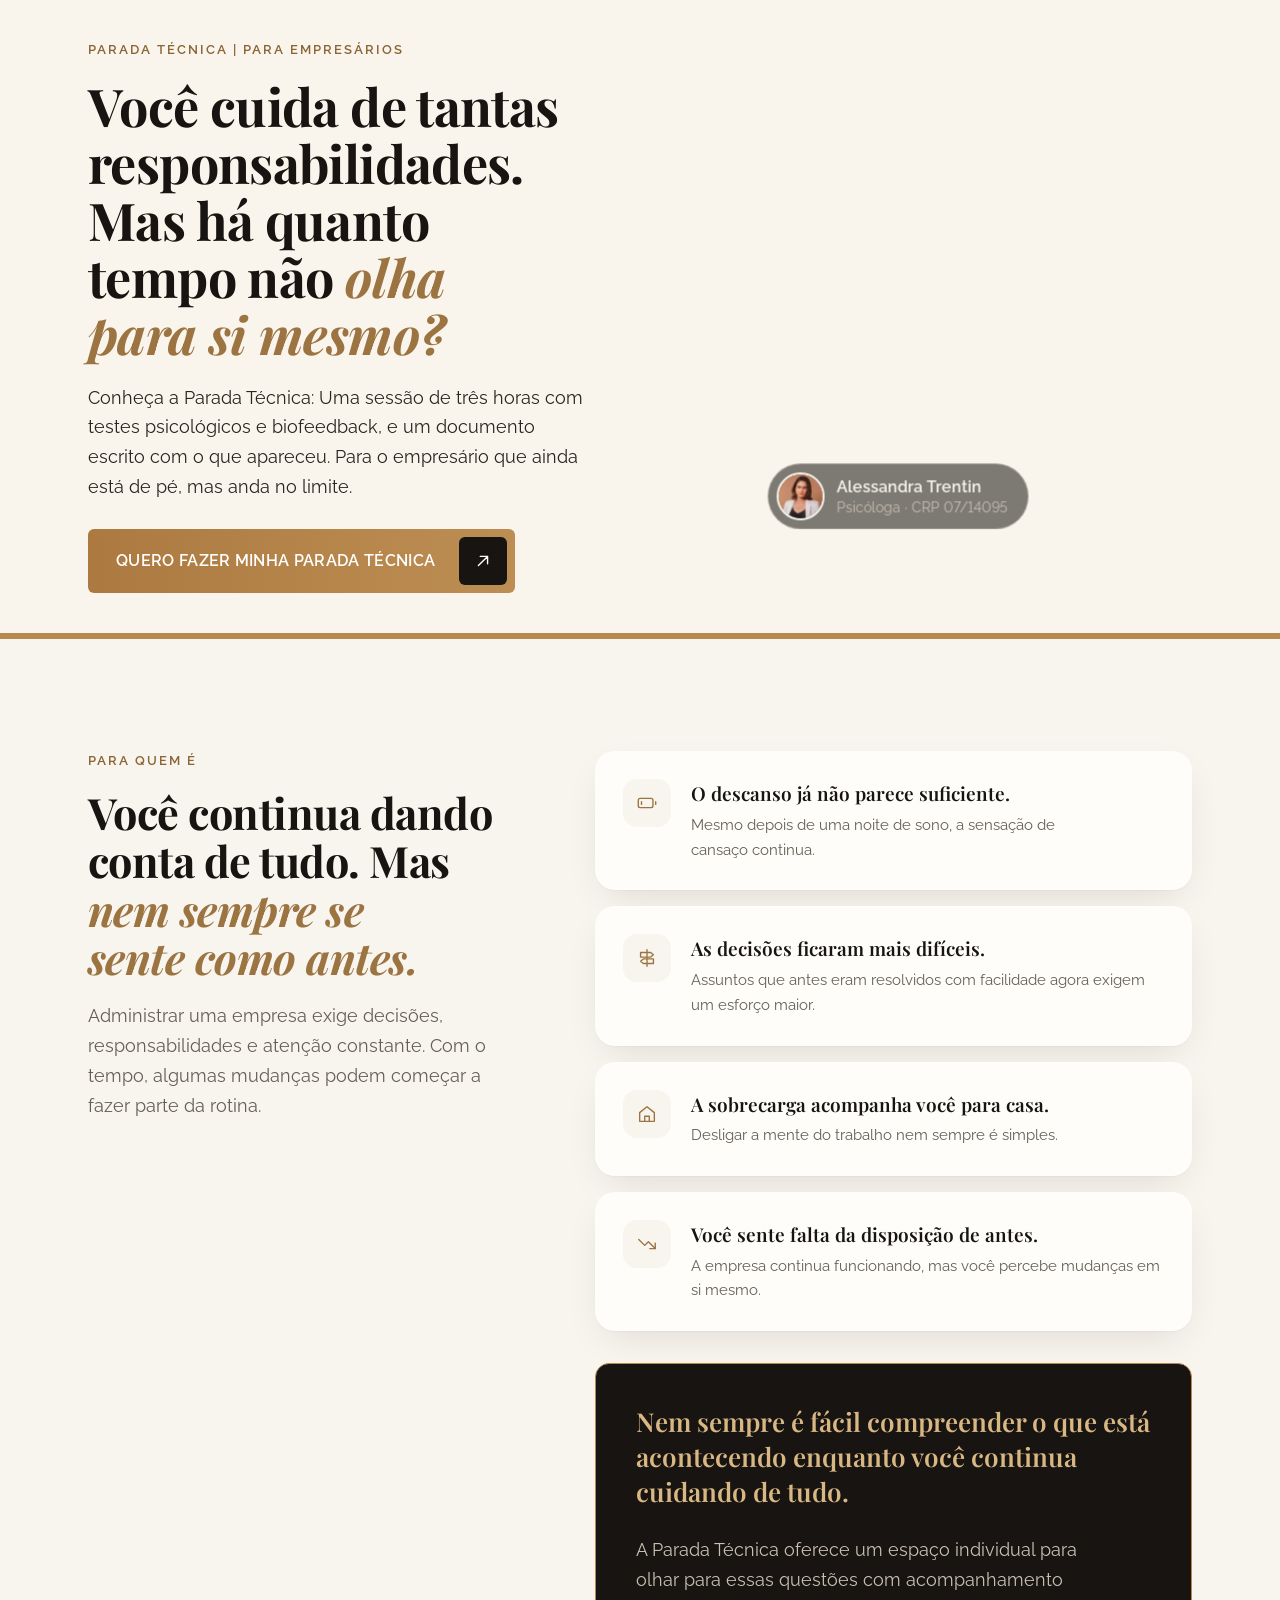
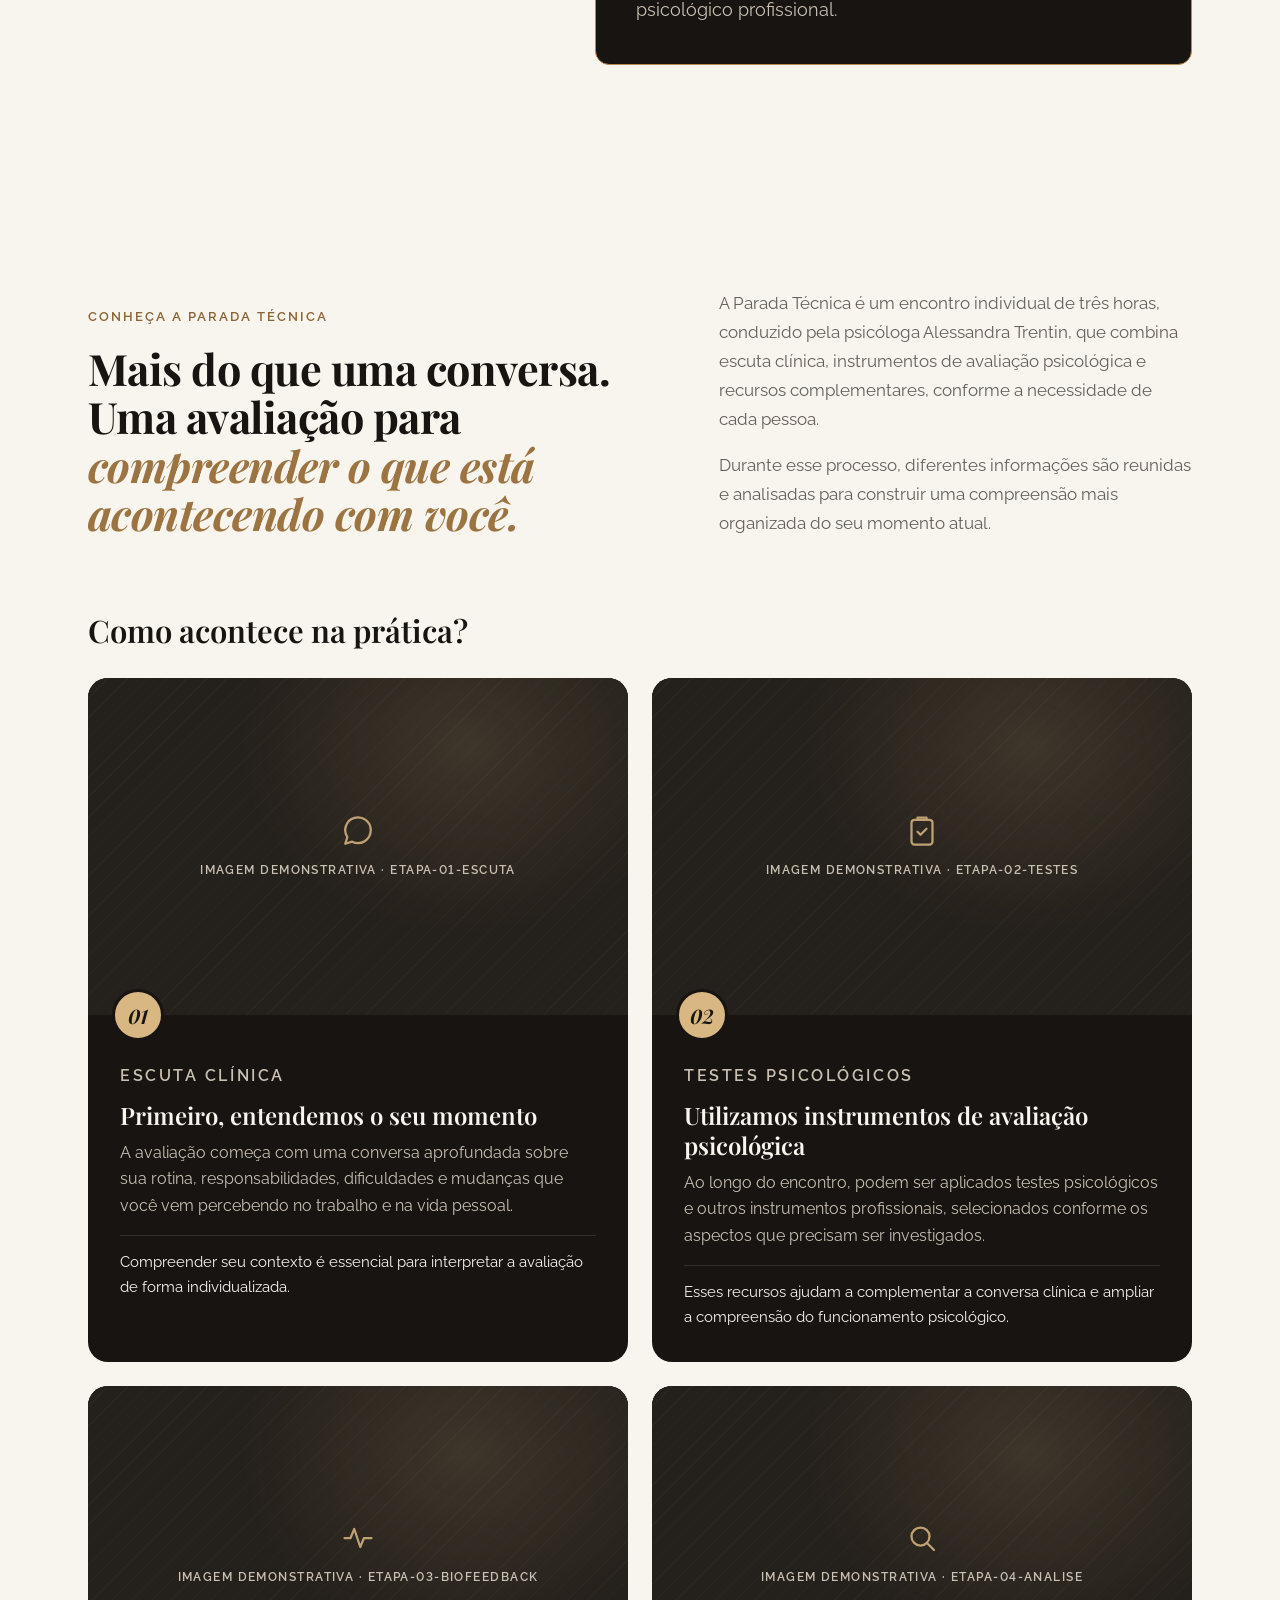
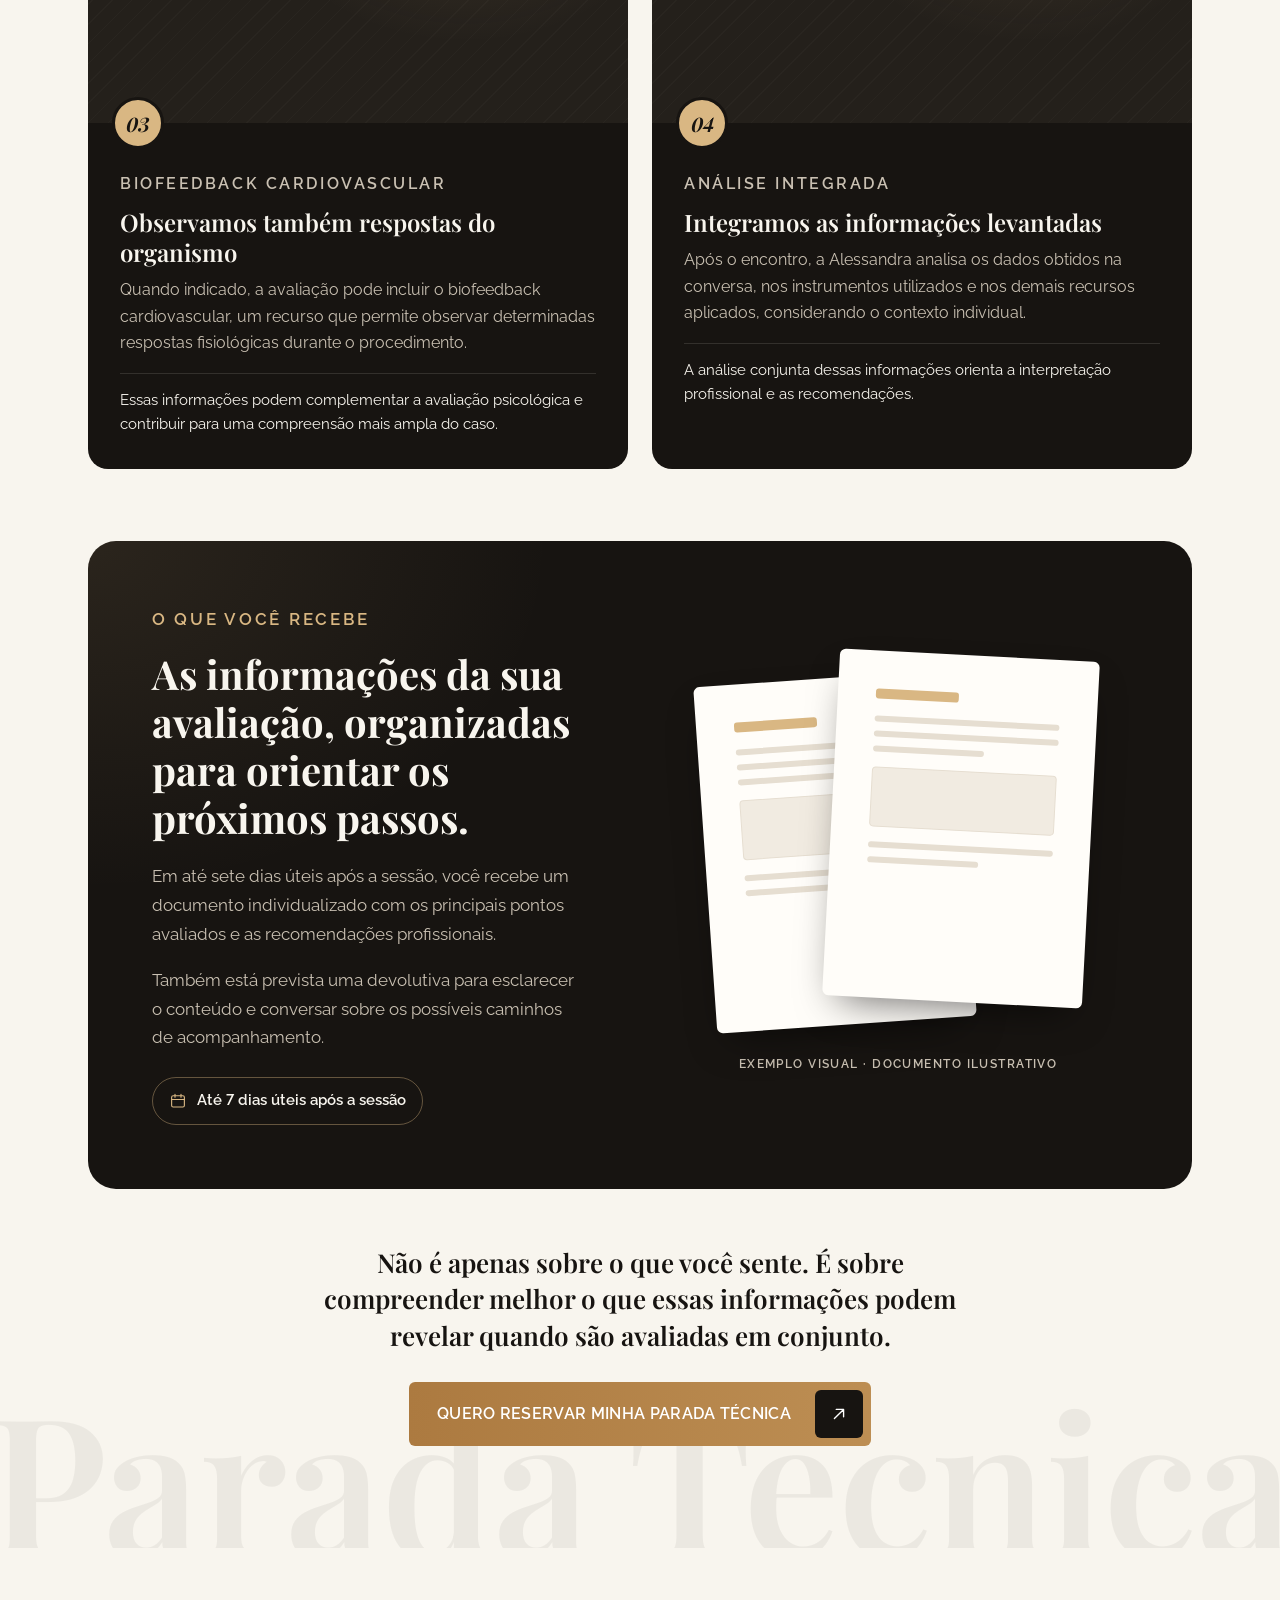
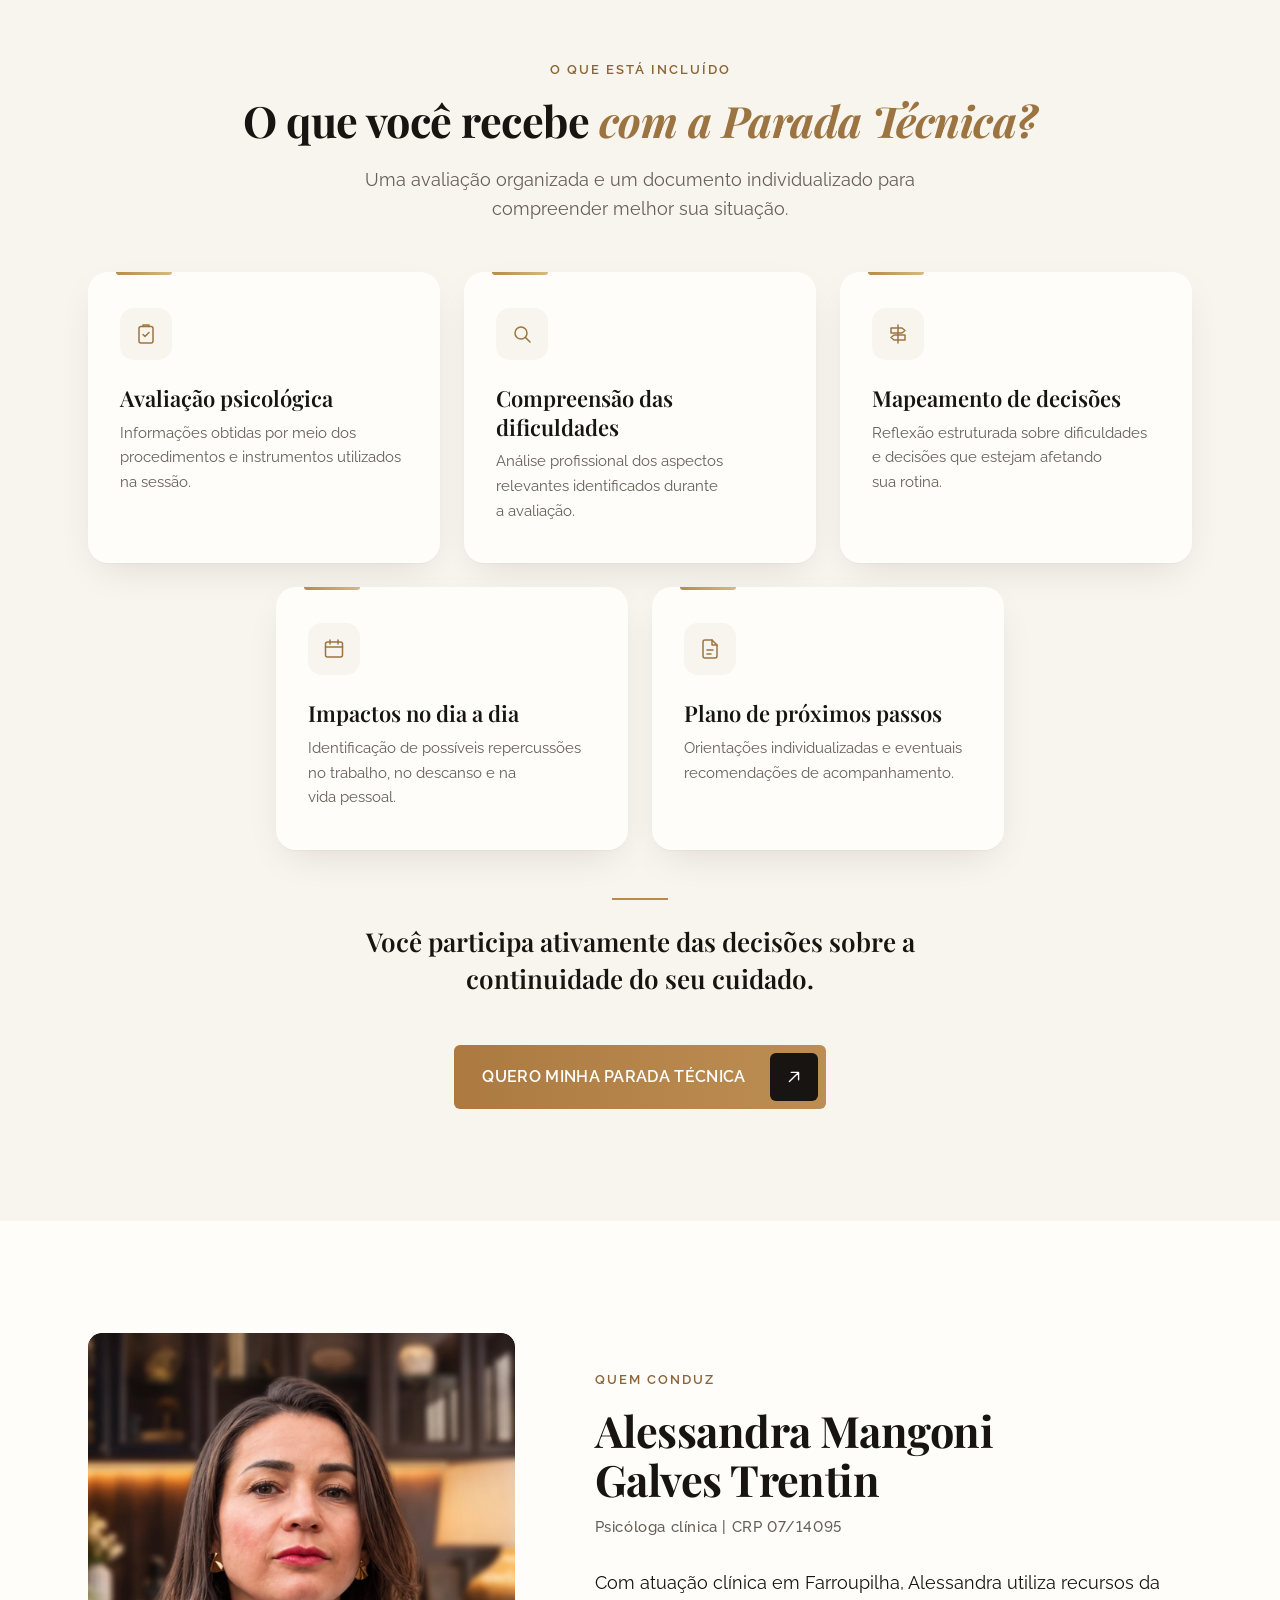
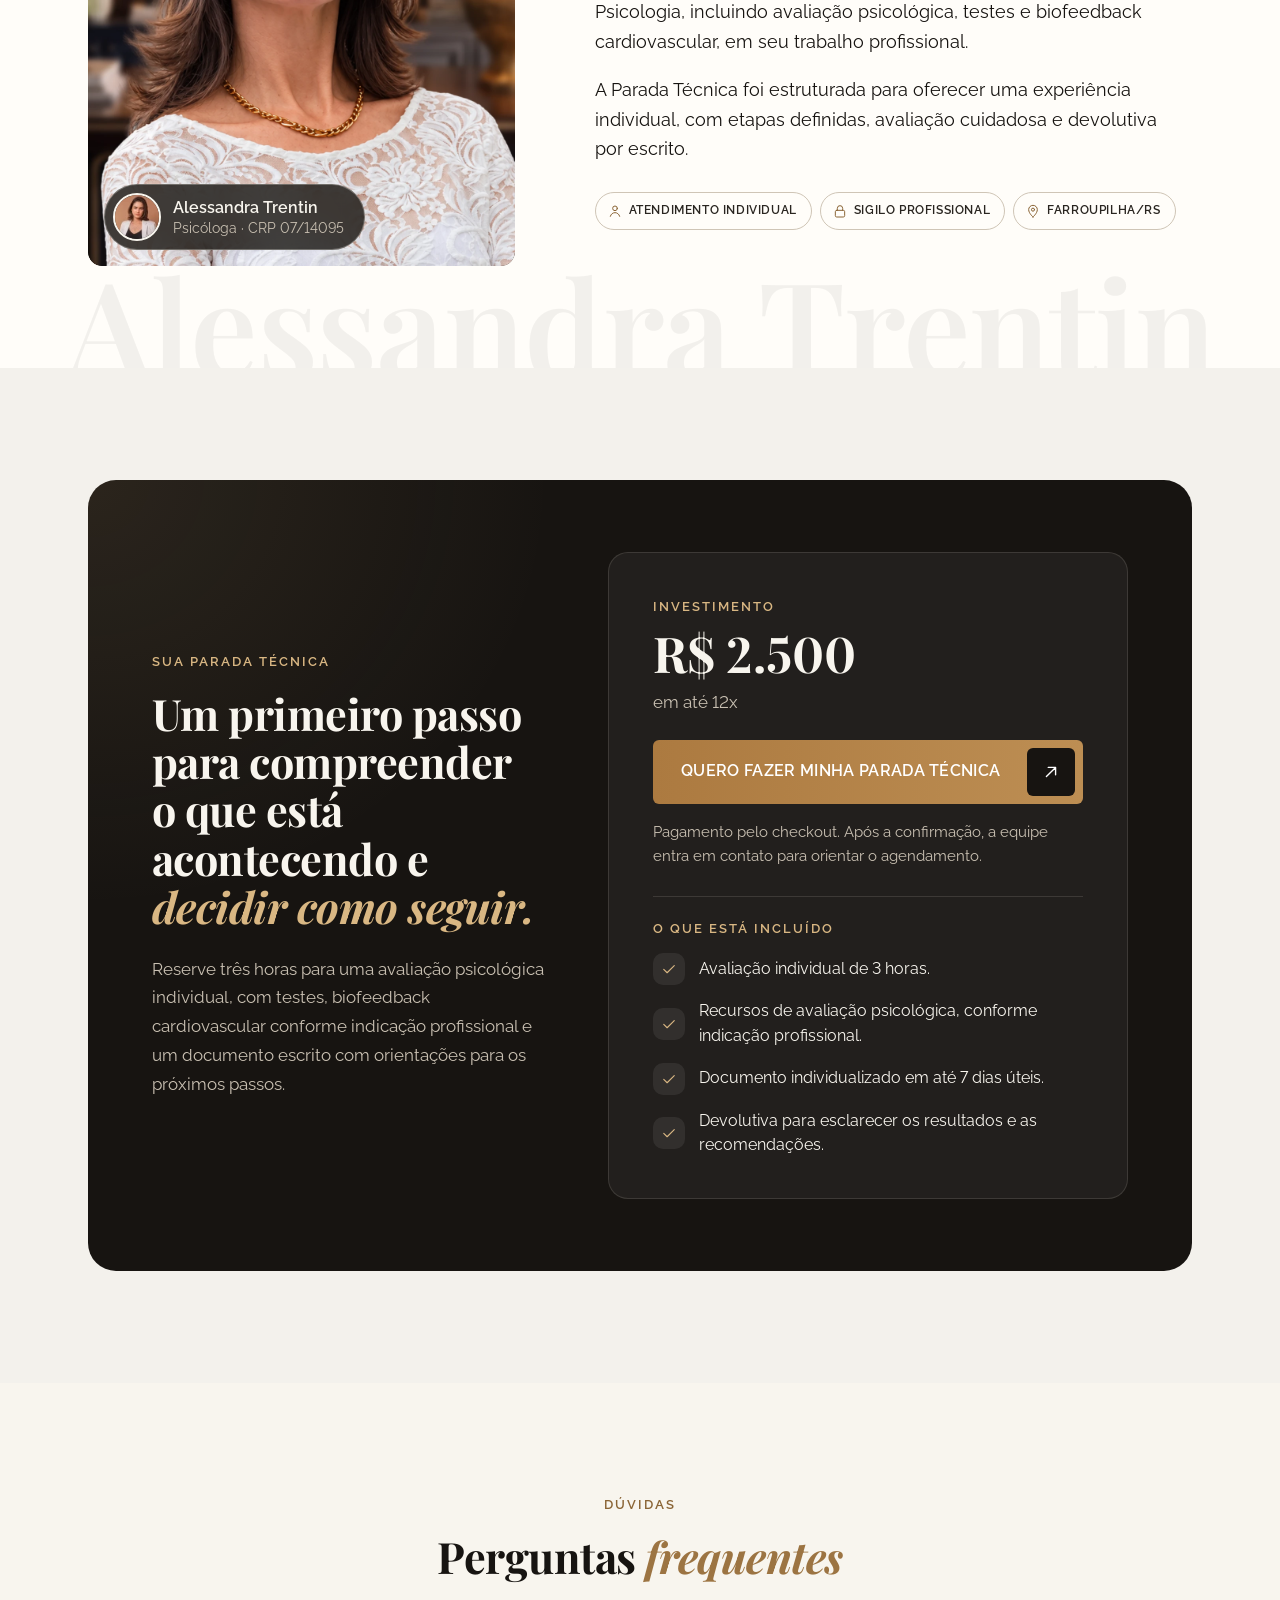
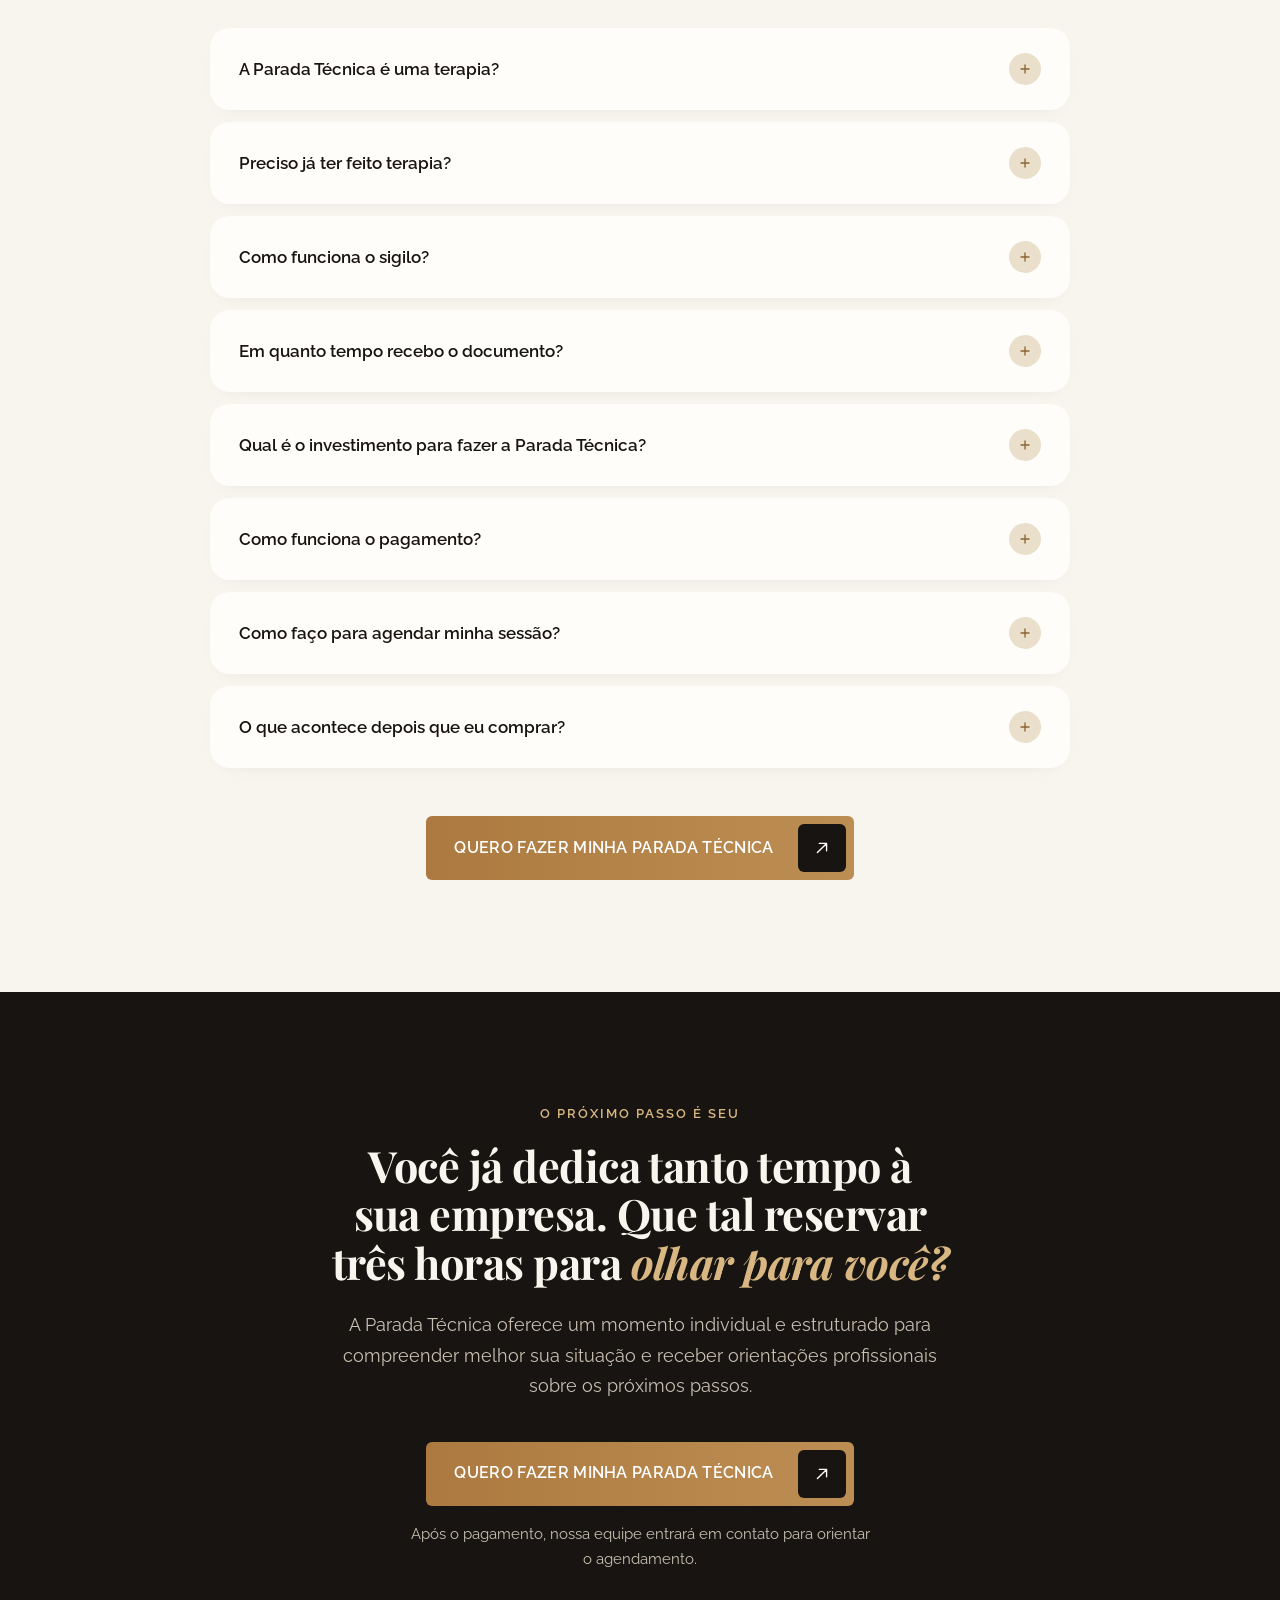
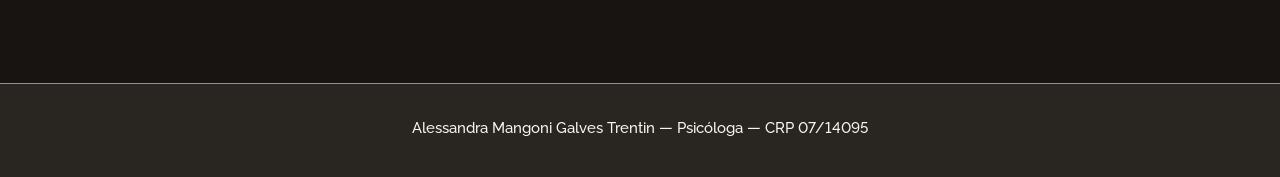
==== apresentacao/index.html @ 5c9cd8b1 "Seção prática: botão com o texto original (QUERO RESERVAR MINHA PARADA TÉCNICA) Co-Authored-By: Clau" ====
<!doctype html>
<html lang="pt-BR">
<head>
<meta charset="utf-8">
<meta name="viewport" content="width=device-width, initial-scale=1, viewport-fit=cover">
<meta name="robots" content="noindex, nofollow">
<meta name="theme-color" content="#171411">
<title>Parada Técnica — Alessandra Trentin</title>
<link rel="preconnect" href="https://fonts.googleapis.com">
<link rel="preconnect" href="https://fonts.gstatic.com" crossorigin>
<link rel="stylesheet" href="https://fonts.googleapis.com/css2?family=Playfair+Display:ital,wght@0,600;0,700;1,600;1,700&family=Raleway:wght@400;500;600;700&display=swap">
<link rel="stylesheet" href="../assets/styles.css?v=4b7b64e0">
<link rel="stylesheet" href="../assets/motion.css?v=0e9d5f01">
</head>
<body class="version-b">
<a class="skip-link" href="#conteudo">Ir para o conteúdo</a>
<main id="conteudo" tabindex="-1">

<section class="hero" aria-labelledby="hero-title" data-section="01-primeira-dobra">
  <div class="hero__grid">
    <div class="hero__text">
      <p class="eyebrow">PARADA TÉCNICA | PARA EMPRESÁRIOS</p>
      <h1 id="hero-title" class="display">Você cuida de tantas responsabilidades. Mas há quanto tempo não <em class="display__accent">olha para si mesmo?</em></h1>
      <div class="hero__desc">
        <p>Conheça a Parada Técnica: Uma sessão de três horas com testes psicológicos e biofeedback, e um documento escrito com o que apareceu. Para o empresário que ainda está de pé, mas anda no limite.</p>
      </div>
      <div class="hero__cta" id="hero-cta">
        <a class="btn btn--gold" href="#investimento" data-cta="hero"><span>QUERO FAZER MINHA PARADA TÉCNICA</span><span class="btn__iconbox"><svg class="icon" viewBox="0 0 24 24" fill="none" stroke="currentColor" stroke-width="1.5" stroke-linecap="round" stroke-linejoin="round" aria-hidden="true" focusable="false"><path d="M7 17L17 7M9 7h8v8"/></svg></span></a>
      </div>
    </div>
    <div class="hero__media">
      <figure class="photo photo--hero has-mobile"><picture><source media="(max-width: 1199px)" srcset="../assets/img/hero-mobile.webp?v=ed5c1148"><img src="../assets/img/hero.webp?v=8b346300" alt="Psicóloga Alessandra Trentin" loading="eager" decoding="async"></picture></figure>
      <div class="hero__overlay">
  <div class="photo-badge">
    <span class="photo-badge__avatar"><img src="../assets/img/avatar.webp?v=dbe582f8" alt=""></span>
    <span class="photo-badge__text"><strong>Alessandra Trentin</strong><span>Psicóloga · CRP 07/14095</span></span>
  </div></div>
    </div>
  </div>
</section>

<section class="section theme-cream" aria-labelledby="identificacao-title" data-section="02-identificacao">
  <div class="container split">
    <header class="split__head">
      <p class="eyebrow">PARA QUEM É</p>
      <h2 id="identificacao-title">Você continua dando conta de tudo. Mas <em class="display__accent">nem sempre se sente como antes.</em></h2>
      <p class="lead">Administrar uma empresa exige decisões, responsabilidades e atenção constante. Com o tempo, algumas mudanças podem começar a fazer parte da rotina.</p>
    </header>
    <div class="split__body">
      <ul class="signs">
        <li class="sign-card">
          <span class="sign-card__iconbox" aria-hidden="true"><svg class="icon sign-card__icon" viewBox="0 0 24 24" fill="none" stroke="currentColor" stroke-width="1.5" stroke-linecap="round" stroke-linejoin="round" aria-hidden="true" focusable="false"><rect x="2.5" y="7" width="16" height="10" rx="2"/><path d="M21.5 10.5v3M6 10.5v3"/></svg></span>
          <div><h3>O descanso já não parece suficiente.</h3><p>Mesmo depois de uma noite de sono, a sensação de cansaço continua.</p></div>
        </li>
<li class="sign-card">
          <span class="sign-card__iconbox" aria-hidden="true"><svg class="icon sign-card__icon" viewBox="0 0 24 24" fill="none" stroke="currentColor" stroke-width="1.5" stroke-linecap="round" stroke-linejoin="round" aria-hidden="true" focusable="false"><path d="M12 3v18"/><path d="M5 6h11l3 2.5-3 2.5H5z"/><path d="M19 13H8l-3 2.5L8 18h11z"/></svg></span>
          <div><h3>As decisões ficaram mais difíceis.</h3><p>Assuntos que antes eram resolvidos com facilidade agora exigem um esforço maior.</p></div>
        </li>
<li class="sign-card">
          <span class="sign-card__iconbox" aria-hidden="true"><svg class="icon sign-card__icon" viewBox="0 0 24 24" fill="none" stroke="currentColor" stroke-width="1.5" stroke-linecap="round" stroke-linejoin="round" aria-hidden="true" focusable="false"><path d="M4 10.5L12 4l8 6.5V20H4z"/><path d="M9.5 20v-5.5h5V20"/></svg></span>
          <div><h3>A sobrecarga acompanha você para casa.</h3><p>Desligar a mente do trabalho nem sempre é simples.</p></div>
        </li>
<li class="sign-card">
          <span class="sign-card__iconbox" aria-hidden="true"><svg class="icon sign-card__icon" viewBox="0 0 24 24" fill="none" stroke="currentColor" stroke-width="1.5" stroke-linecap="round" stroke-linejoin="round" aria-hidden="true" focusable="false"><path d="M3 7l6.5 6.5 4-4L21 17"/><path d="M15 17h6v-6"/></svg></span>
          <div><h3>Você sente falta da disposição de antes.</h3><p>A empresa continua funcionando, mas você percebe mudanças em si mesmo.</p></div>
        </li>
      </ul>
      <div class="closing-card">
        <p>Nem sempre é fácil compreender o que está acontecendo enquanto você continua cuidando de tudo.</p>
<p>A Parada Técnica oferece um espaço individual para olhar para essas questões com acompanhamento psicológico profissional.</p>
      </div>
    </div>
  </div>
</section>

<section class="section theme-cream section--practice section--watermark" aria-labelledby="pratica-title" data-section="03-pratica">
  <div class="container">
    <header class="practice__intro">
      <div>
        <p class="eyebrow">CONHEÇA A PARADA TÉCNICA</p>
        <h2 id="pratica-title">Mais do que uma conversa. Uma avaliação para <em class="display__accent">compreender o que está acontecendo com você.</em></h2>
      </div>
      <div class="practice__lead"><p>A Parada Técnica é um encontro individual de três horas, conduzido pela psicóloga Alessandra Trentin, que combina escuta clínica, instrumentos de avaliação psicológica e recursos complementares, conforme a necessidade de cada pessoa.</p>
<p>Durante esse processo, diferentes informações são reunidas e analisadas para construir uma compreensão mais organizada do seu momento atual.</p></div>
    </header>

    <h3 class="practice__subtitle">Como acontece na prática?</h3>
    <ol class="practice__steps">
      <li class="practice-card">
        <div class="practice-card__media">
          <div class="practice-card__placeholder" role="img" aria-label="Espaço reservado para imagem: Alessandra Trentin em conversa profissional no ambiente de atendimento" data-placeholder="etapa-01-escuta">
          <svg class="icon" viewBox="0 0 24 24" fill="none" stroke="currentColor" stroke-width="1.5" stroke-linecap="round" stroke-linejoin="round" aria-hidden="true" focusable="false"><path d="M20.5 11.5a8.5 8.5 0 0 1-12.4 7.6L3.5 20.5l1.4-4.4A8.5 8.5 0 1 1 20.5 11.5z"/></svg>
          <span>Imagem demonstrativa · etapa-01-escuta</span>
        </div>
          <span class="practice-card__n" aria-hidden="true">01</span>
        </div>
        <div class="practice-card__body">
          <p class="practice-card__label">Escuta clínica</p>
          <h4><span class="visually-hidden">Etapa 01: </span>Primeiro, entendemos o seu momento</h4>
          <p>A avaliação começa com uma conversa aprofundada sobre sua rotina, responsabilidades, dificuldades e mudanças que você vem percebendo no trabalho e na vida pessoal.</p>
          <p class="practice-card__note">Compreender seu contexto é essencial para interpretar a avaliação de forma individualizada.</p>
        </div>
      </li>
<li class="practice-card">
        <div class="practice-card__media">
          <div class="practice-card__placeholder" role="img" aria-label="Espaço reservado para imagem: Materiais profissionais de avaliação psicológica" data-placeholder="etapa-02-testes">
          <svg class="icon" viewBox="0 0 24 24" fill="none" stroke="currentColor" stroke-width="1.5" stroke-linecap="round" stroke-linejoin="round" aria-hidden="true" focusable="false"><rect x="5" y="4.5" width="14" height="16.5" rx="2"/><path d="M9 4.5V3h6v1.5"/><path d="M9 12.5l2 2 4-4"/></svg>
          <span>Imagem demonstrativa · etapa-02-testes</span>
        </div>
          <span class="practice-card__n" aria-hidden="true">02</span>
        </div>
        <div class="practice-card__body">
          <p class="practice-card__label">Testes psicológicos</p>
          <h4><span class="visually-hidden">Etapa 02: </span>Utilizamos instrumentos de avaliação psicológica</h4>
          <p>Ao longo do encontro, podem ser aplicados testes psicológicos e outros instrumentos profissionais, selecionados conforme os aspectos que precisam ser investigados.</p>
          <p class="practice-card__note">Esses recursos ajudam a complementar a conversa clínica e ampliar a compreensão do funcionamento psicológico.</p>
        </div>
      </li>
<li class="practice-card">
        <div class="practice-card__media">
          <div class="practice-card__placeholder" role="img" aria-label="Espaço reservado para imagem: Equipamento de biofeedback cardiovascular utilizado na avaliação" data-placeholder="etapa-03-biofeedback">
          <svg class="icon" viewBox="0 0 24 24" fill="none" stroke="currentColor" stroke-width="1.5" stroke-linecap="round" stroke-linejoin="round" aria-hidden="true" focusable="false"><path d="M3 12h4l2.5-6 4 12 2.5-6H21"/></svg>
          <span>Imagem demonstrativa · etapa-03-biofeedback</span>
        </div>
          <span class="practice-card__n" aria-hidden="true">03</span>
        </div>
        <div class="practice-card__body">
          <p class="practice-card__label">Biofeedback cardiovascular</p>
          <h4><span class="visually-hidden">Etapa 03: </span>Observamos também respostas do organismo</h4>
          <p>Quando indicado, a avaliação pode incluir o biofeedback cardiovascular, um recurso que permite observar determinadas respostas fisiológicas durante o procedimento.</p>
          <p class="practice-card__note">Essas informações podem complementar a avaliação psicológica e contribuir para uma compreensão mais ampla do caso.</p>
        </div>
      </li>
<li class="practice-card">
        <div class="practice-card__media">
          <div class="practice-card__placeholder" role="img" aria-label="Espaço reservado para imagem: Alessandra Trentin organizando as informações da avaliação" data-placeholder="etapa-04-analise">
          <svg class="icon" viewBox="0 0 24 24" fill="none" stroke="currentColor" stroke-width="1.5" stroke-linecap="round" stroke-linejoin="round" aria-hidden="true" focusable="false"><circle cx="11" cy="11" r="6"/><path d="M20 20l-4.5-4.5"/></svg>
          <span>Imagem demonstrativa · etapa-04-analise</span>
        </div>
          <span class="practice-card__n" aria-hidden="true">04</span>
        </div>
        <div class="practice-card__body">
          <p class="practice-card__label">Análise integrada</p>
          <h4><span class="visually-hidden">Etapa 04: </span>Integramos as informações levantadas</h4>
          <p>Após o encontro, a Alessandra analisa os dados obtidos na conversa, nos instrumentos utilizados e nos demais recursos aplicados, considerando o contexto individual.</p>
          <p class="practice-card__note">A análise conjunta dessas informações orienta a interpretação profissional e as recomendações.</p>
        </div>
      </li>
    </ol>

    <div class="practice-doc theme-dark">
      <div class="practice-doc__text">
        <p class="eyebrow">O QUE VOCÊ RECEBE</p>
        <h3>As informações da sua avaliação, organizadas para orientar os próximos passos.</h3>
        <p>Em até sete dias úteis após a sessão, você recebe um documento individualizado com os principais pontos avaliados e as recomendações profissionais.</p>
<p>Também está prevista uma devolutiva para esclarecer o conteúdo e conversar sobre os possíveis caminhos de acompanhamento.</p>
        <p class="practice-doc__deadline"><svg class="icon" viewBox="0 0 24 24" fill="none" stroke="currentColor" stroke-width="1.5" stroke-linecap="round" stroke-linejoin="round" aria-hidden="true" focusable="false"><rect x="3.5" y="5" width="17" height="15" rx="2"/><path d="M3.5 10h17M8 3v4M16 3v4"/></svg><span>Até 7 dias úteis após a sessão</span></p>
      </div>
      <figure class="practice-doc__visual">
        <div class="practice-doc__pages">
          <div class="doc-page doc-page--1 doc-page--placeholder" data-placeholder="documento-01" aria-hidden="true">
          <span class="doc-page__head"></span>
          <span class="doc-page__line"></span><span class="doc-page__line"></span><span class="doc-page__line doc-page__line--short"></span>
          <span class="doc-page__block"></span>
          <span class="doc-page__line"></span><span class="doc-page__line doc-page__line--short"></span>
        </div>
<div class="doc-page doc-page--2 doc-page--placeholder" data-placeholder="documento-02" aria-hidden="true">
          <span class="doc-page__head"></span>
          <span class="doc-page__line"></span><span class="doc-page__line"></span><span class="doc-page__line doc-page__line--short"></span>
          <span class="doc-page__block"></span>
          <span class="doc-page__line"></span><span class="doc-page__line doc-page__line--short"></span>
        </div>
        </div>
        <figcaption>Exemplo visual · documento ilustrativo</figcaption>
      </figure>
    </div>

    <div class="practice__closing">
      <p>Não é apenas sobre o que você sente. É sobre compreender melhor o que essas informações podem revelar quando são avaliadas em conjunto.</p>
      <a class="btn btn--gold" href="#investimento" data-cta="pratica"><span>QUERO RESERVAR MINHA PARADA TÉCNICA</span><span class="btn__iconbox"><svg class="icon" viewBox="0 0 24 24" fill="none" stroke="currentColor" stroke-width="1.5" stroke-linecap="round" stroke-linejoin="round" aria-hidden="true" focusable="false"><path d="M7 17L17 7M9 7h8v8"/></svg></span></a>
    </div>
  </div>
  <p class="watermark" aria-hidden="true">Parada Técnica</p>
</section>

<section class="section theme-cream" aria-labelledby="entregaveis-title" data-section="05-entregaveis">
  <div class="container">
    <header class="deliv__head">
      <p class="eyebrow">O QUE ESTÁ INCLUÍDO</p>
      <h2 id="entregaveis-title">O que você recebe <em class="display__accent">com a Parada Técnica?</em></h2>
      <p class="lead">Uma avaliação organizada e um documento individualizado para compreender melhor sua situação.</p>
    </header>
    <ul class="cards">
      <li class="card">
        <span class="card__iconbox" aria-hidden="true"><svg class="icon card__icon" viewBox="0 0 24 24" fill="none" stroke="currentColor" stroke-width="1.5" stroke-linecap="round" stroke-linejoin="round" aria-hidden="true" focusable="false"><rect x="5" y="4.5" width="14" height="16.5" rx="2"/><path d="M9 4.5V3h6v1.5"/><path d="M9 12.5l2 2 4-4"/></svg></span>
        <h3>Avaliação psicológica</h3>
        <p>Informações obtidas por meio dos procedimentos e instrumentos utilizados na sessão.</p>
      </li>
<li class="card">
        <span class="card__iconbox" aria-hidden="true"><svg class="icon card__icon" viewBox="0 0 24 24" fill="none" stroke="currentColor" stroke-width="1.5" stroke-linecap="round" stroke-linejoin="round" aria-hidden="true" focusable="false"><circle cx="11" cy="11" r="6"/><path d="M20 20l-4.5-4.5"/></svg></span>
        <h3>Compreensão das dificuldades</h3>
        <p>Análise profissional dos aspectos relevantes identificados durante a avaliação.</p>
      </li>
<li class="card">
        <span class="card__iconbox" aria-hidden="true"><svg class="icon card__icon" viewBox="0 0 24 24" fill="none" stroke="currentColor" stroke-width="1.5" stroke-linecap="round" stroke-linejoin="round" aria-hidden="true" focusable="false"><path d="M12 3v18"/><path d="M5 6h11l3 2.5-3 2.5H5z"/><path d="M19 13H8l-3 2.5L8 18h11z"/></svg></span>
        <h3>Mapeamento de decisões</h3>
        <p>Reflexão estruturada sobre dificuldades e decisões que estejam afetando sua rotina.</p>
      </li>
<li class="card">
        <span class="card__iconbox" aria-hidden="true"><svg class="icon card__icon" viewBox="0 0 24 24" fill="none" stroke="currentColor" stroke-width="1.5" stroke-linecap="round" stroke-linejoin="round" aria-hidden="true" focusable="false"><rect x="3.5" y="5" width="17" height="15" rx="2"/><path d="M3.5 10h17M8 3v4M16 3v4"/></svg></span>
        <h3>Impactos no dia a dia</h3>
        <p>Identificação de possíveis repercussões no trabalho, no descanso e na vida pessoal.</p>
      </li>
<li class="card">
        <span class="card__iconbox" aria-hidden="true"><svg class="icon card__icon" viewBox="0 0 24 24" fill="none" stroke="currentColor" stroke-width="1.5" stroke-linecap="round" stroke-linejoin="round" aria-hidden="true" focusable="false"><path d="M14 3H7a2 2 0 0 0-2 2v14a2 2 0 0 0 2 2h10a2 2 0 0 0 2-2V8z"/><path d="M14 3v5h5"/><path d="M9 13h6M9 17h4"/></svg></span>
        <h3>Plano de próximos passos</h3>
        <p>Orientações individualizadas e eventuais recomendações de acompanhamento.</p>
      </li>
    </ul>
    <p class="pull">Você participa ativamente das decisões sobre a continuidade do seu cuidado.</p>
    <div class="section-cta"><a class="btn btn--gold" href="#investimento" data-cta="entregaveis"><span>QUERO MINHA PARADA TÉCNICA</span><span class="btn__iconbox"><svg class="icon" viewBox="0 0 24 24" fill="none" stroke="currentColor" stroke-width="1.5" stroke-linecap="round" stroke-linejoin="round" aria-hidden="true" focusable="false"><path d="M7 17L17 7M9 7h8v8"/></svg></span></a></div>
  </div>
</section>

<section class="section theme-warm section--watermark section--watermark-about" aria-labelledby="sobre-title" data-section="06-sobre">
  <div class="container about">
    <div class="about__media">
      <figure class="photo photo--portrait"><img src="../assets/img/sobre.webp?v=57f310bf" alt="Retrato profissional da psicóloga Alessandra Mangoni Galves Trentin" style="object-position:50% 20%" loading="lazy" decoding="async"></figure>
      
  <div class="photo-badge">
    <span class="photo-badge__avatar"><img src="../assets/img/avatar.webp?v=dbe582f8" alt=""></span>
    <span class="photo-badge__text"><strong>Alessandra Trentin</strong><span>Psicóloga · CRP 07/14095</span></span>
  </div>
    </div>
    <div class="about__text">
      <p class="eyebrow">QUEM CONDUZ</p>
      <h2 id="sobre-title">Alessandra Mangoni Galves Trentin</h2>
      <p class="about__credential">Psicóloga clínica | CRP 07/14095</p>
      <p>Com atuação clínica em Farroupilha, Alessandra utiliza recursos da Psicologia, incluindo avaliação psicológica, testes e biofeedback cardiovascular, em seu trabalho profissional.</p>
<p>A Parada Técnica foi estruturada para oferecer uma experiência individual, com etapas definidas, avaliação cuidadosa e devolutiva por escrito.</p>
      <ul class="trust" aria-label="Elementos de confiança">
        <li><svg class="icon" viewBox="0 0 24 24" fill="none" stroke="currentColor" stroke-width="1.5" stroke-linecap="round" stroke-linejoin="round" aria-hidden="true" focusable="false"><circle cx="12" cy="8" r="3.5"/><path d="M5 20c1-3.5 3.8-5.5 7-5.5s6 2 7 5.5"/></svg><span>Atendimento individual</span></li>
<li><svg class="icon" viewBox="0 0 24 24" fill="none" stroke="currentColor" stroke-width="1.5" stroke-linecap="round" stroke-linejoin="round" aria-hidden="true" focusable="false"><rect x="5" y="11" width="14" height="10" rx="2"/><path d="M8 11V8a4 4 0 0 1 8 0v3"/></svg><span>Sigilo profissional</span></li>
<li><svg class="icon" viewBox="0 0 24 24" fill="none" stroke="currentColor" stroke-width="1.5" stroke-linecap="round" stroke-linejoin="round" aria-hidden="true" focusable="false"><path d="M12 21s-6.5-5.6-6.5-11a6.5 6.5 0 0 1 13 0c0 5.4-6.5 11-6.5 11z"/><circle cx="12" cy="10" r="2.3"/></svg><span>Farroupilha/RS</span></li>
      </ul>
    </div>
  </div>
  <p class="watermark watermark--about" aria-hidden="true">Alessandra Trentin</p>
</section>

<section class="section theme-warm section--offer" id="investimento" tabindex="-1" aria-labelledby="oferta-title" data-section="06b-oferta">
  <div class="container">
    <div class="offer theme-dark">
      <div class="offer__intro">
        <p class="eyebrow">SUA PARADA TÉCNICA</p>
        <h2 id="oferta-title">Um primeiro passo para compreender o que está acontecendo e <em class="display__accent">decidir como seguir.</em></h2>
        <p class="offer__desc">Reserve três horas para uma avaliação psicológica individual, com testes, biofeedback cardiovascular conforme indicação profissional e um documento escrito com orientações para os próximos passos.</p>
      </div>
      <div class="offer__card">
        <p class="offer__price-label">INVESTIMENTO</p>
        <p class="offer__value">R$ 2.500</p>
        <p class="offer__terms">em até 12x</p>
        <a class="btn btn--gold" href="https://pay.sumup.com/b2c/QX5EAYO5" data-cta="oferta"><span>QUERO FAZER MINHA PARADA TÉCNICA</span><span class="btn__iconbox"><svg class="icon" viewBox="0 0 24 24" fill="none" stroke="currentColor" stroke-width="1.5" stroke-linecap="round" stroke-linejoin="round" aria-hidden="true" focusable="false"><path d="M7 17L17 7M9 7h8v8"/></svg></span></a>
        <p class="offer__micro">Pagamento pelo checkout. Após a confirmação, a equipe entra em contato para orientar o agendamento.</p>
        <hr class="offer__divider">
        <h3 class="offer__subtitle">O QUE ESTÁ INCLUÍDO</h3>
        <ul class="offer__list">
          <li><span class="offer__check" aria-hidden="true"><svg class="icon" viewBox="0 0 24 24" fill="none" stroke="currentColor" stroke-width="1.5" stroke-linecap="round" stroke-linejoin="round" aria-hidden="true" focusable="false"><path d="M5 12.5l4.5 4.5L19 7.5"/></svg></span><span>Avaliação individual de 3 horas.</span></li>
<li><span class="offer__check" aria-hidden="true"><svg class="icon" viewBox="0 0 24 24" fill="none" stroke="currentColor" stroke-width="1.5" stroke-linecap="round" stroke-linejoin="round" aria-hidden="true" focusable="false"><path d="M5 12.5l4.5 4.5L19 7.5"/></svg></span><span>Recursos de avaliação psicológica, conforme indicação profissional.</span></li>
<li><span class="offer__check" aria-hidden="true"><svg class="icon" viewBox="0 0 24 24" fill="none" stroke="currentColor" stroke-width="1.5" stroke-linecap="round" stroke-linejoin="round" aria-hidden="true" focusable="false"><path d="M5 12.5l4.5 4.5L19 7.5"/></svg></span><span>Documento individualizado em até 7 dias úteis.</span></li>
<li><span class="offer__check" aria-hidden="true"><svg class="icon" viewBox="0 0 24 24" fill="none" stroke="currentColor" stroke-width="1.5" stroke-linecap="round" stroke-linejoin="round" aria-hidden="true" focusable="false"><path d="M5 12.5l4.5 4.5L19 7.5"/></svg></span><span>Devolutiva para esclarecer os resultados e as recomendações.</span></li>
        </ul>
        
      </div>
    </div>
  </div>
</section>

<section class="section theme-cream section--faq" aria-labelledby="faq-title" data-section="07-faq">
  <div class="container faq-wrap">
    <header class="faq__head">
      <p class="eyebrow">DÚVIDAS</p>
      <h2 id="faq-title">Perguntas <em class="display__accent">frequentes</em></h2>
    </header>
    <div class="faq">
      <details class="faq__item">
        <summary><h3>A Parada Técnica é uma terapia?</h3><span class="faq__toggle" aria-hidden="true"><svg class="faq__icon" viewBox="0 0 24 24" fill="none" stroke="currentColor" stroke-width="1.5" stroke-linecap="round" stroke-linejoin="round" aria-hidden="true" focusable="false"><path d="M12 6v12M6 12h12"/></svg></span></summary>
        <div class="faq__answer">
          <p>É uma avaliação psicológica estruturada, com duração prevista de 3 horas e devolutiva escrita. Caso seja indicado acompanhamento psicológico posterior, as possibilidades serão explicadas individualmente.</p>
        </div>
      </details>
<details class="faq__item">
        <summary><h3>Preciso já ter feito terapia?</h3><span class="faq__toggle" aria-hidden="true"><svg class="faq__icon" viewBox="0 0 24 24" fill="none" stroke="currentColor" stroke-width="1.5" stroke-linecap="round" stroke-linejoin="round" aria-hidden="true" focusable="false"><path d="M12 6v12M6 12h12"/></svg></span></summary>
        <div class="faq__answer">
          <p>Não. Você pode entrar em contato mesmo que nunca tenha realizado acompanhamento psicológico.</p>
        </div>
      </details>
<details class="faq__item">
        <summary><h3>Como funciona o sigilo?</h3><span class="faq__toggle" aria-hidden="true"><svg class="faq__icon" viewBox="0 0 24 24" fill="none" stroke="currentColor" stroke-width="1.5" stroke-linecap="round" stroke-linejoin="round" aria-hidden="true" focusable="false"><path d="M12 6v12M6 12h12"/></svg></span></summary>
        <div class="faq__answer">
          <p>As informações compartilhadas durante o atendimento são tratadas conforme o sigilo profissional e as regras aplicáveis à proteção dos dados pessoais.</p>
        </div>
      </details>
<details class="faq__item">
        <summary><h3>Em quanto tempo recebo o documento?</h3><span class="faq__toggle" aria-hidden="true"><svg class="faq__icon" viewBox="0 0 24 24" fill="none" stroke="currentColor" stroke-width="1.5" stroke-linecap="round" stroke-linejoin="round" aria-hidden="true" focusable="false"><path d="M12 6v12M6 12h12"/></svg></span></summary>
        <div class="faq__answer">
          <p>O prazo previsto é de até 7 dias úteis após a sessão.</p>
        </div>
      </details>
<details class="faq__item">
        <summary><h3>Qual é o investimento para fazer a Parada Técnica?</h3><span class="faq__toggle" aria-hidden="true"><svg class="faq__icon" viewBox="0 0 24 24" fill="none" stroke="currentColor" stroke-width="1.5" stroke-linecap="round" stroke-linejoin="round" aria-hidden="true" focusable="false"><path d="M12 6v12M6 12h12"/></svg></span></summary>
        <div class="faq__answer">
          <p>O investimento é de R$ 2.500, com possibilidade de pagamento em até 12x. Você pode consultar os detalhes antes de concluir a compra.</p>
        </div>
      </details>
<details class="faq__item">
        <summary><h3>Como funciona o pagamento?</h3><span class="faq__toggle" aria-hidden="true"><svg class="faq__icon" viewBox="0 0 24 24" fill="none" stroke="currentColor" stroke-width="1.5" stroke-linecap="round" stroke-linejoin="round" aria-hidden="true" focusable="false"><path d="M12 6v12M6 12h12"/></svg></span></summary>
        <div class="faq__answer">
          <p>Ao clicar no botão de contratação, você será direcionado para uma página de pagamento, onde poderá conferir as condições disponíveis e concluir a compra.</p>
        </div>
      </details>
<details class="faq__item">
        <summary><h3>Como faço para agendar minha sessão?</h3><span class="faq__toggle" aria-hidden="true"><svg class="faq__icon" viewBox="0 0 24 24" fill="none" stroke="currentColor" stroke-width="1.5" stroke-linecap="round" stroke-linejoin="round" aria-hidden="true" focusable="false"><path d="M12 6v12M6 12h12"/></svg></span></summary>
        <div class="faq__answer">
          <p>Após a confirmação do pagamento, nossa equipe entrará em contato pelo WhatsApp para orientar o agendamento e o preenchimento do questionário preparatório.</p>
        </div>
      </details>
<details class="faq__item">
        <summary><h3>O que acontece depois que eu comprar?</h3><span class="faq__toggle" aria-hidden="true"><svg class="faq__icon" viewBox="0 0 24 24" fill="none" stroke="currentColor" stroke-width="1.5" stroke-linecap="round" stroke-linejoin="round" aria-hidden="true" focusable="false"><path d="M12 6v12M6 12h12"/></svg></span></summary>
        <div class="faq__answer">
          <p>Você receberá as orientações para agendar sua avaliação individual de 3 horas. Após a sessão, será preparado um documento com os principais pontos avaliados e recomendações profissionais, com entrega prevista em até 7 dias úteis.</p>
        </div>
      </details>
    </div>
    <div class="section-cta"><a class="btn btn--gold" href="https://pay.sumup.com/b2c/QX5EAYO5" data-cta="faq"><span>QUERO FAZER MINHA PARADA TÉCNICA</span><span class="btn__iconbox"><svg class="icon" viewBox="0 0 24 24" fill="none" stroke="currentColor" stroke-width="1.5" stroke-linecap="round" stroke-linejoin="round" aria-hidden="true" focusable="false"><path d="M7 17L17 7M9 7h8v8"/></svg></span></a></div>
  </div>
</section>

<section class="section theme-dark section--final" aria-labelledby="final-title" data-section="08-chamada-final">
  <div class="container final">
    <p class="eyebrow">O PRÓXIMO PASSO É SEU</p>
    <h2 id="final-title">Você já dedica tanto tempo à sua empresa. Que tal reservar três horas para <em class="display__accent">olhar para você?</em></h2>
    <p class="final__subtitle">A Parada Técnica oferece um momento individual e estruturado para compreender melhor sua situação e receber orientações profissionais sobre os próximos passos.</p>
    <div class="section-cta"><a class="btn btn--gold" href="https://pay.sumup.com/b2c/QX5EAYO5" data-cta="chamada-final"><span>QUERO FAZER MINHA PARADA TÉCNICA</span><span class="btn__iconbox"><svg class="icon" viewBox="0 0 24 24" fill="none" stroke="currentColor" stroke-width="1.5" stroke-linecap="round" stroke-linejoin="round" aria-hidden="true" focusable="false"><path d="M7 17L17 7M9 7h8v8"/></svg></span></a></div>
    <p class="final__micro">Após o pagamento, nossa equipe entrará em contato para orientar o agendamento.</p>
  </div>
</section>
</main>

<footer class="footer theme-dark" data-section="rodape">
  <div class="container">
    <p class="footer__line">Alessandra Mangoni Galves Trentin — Psicóloga — CRP 07/14095</p>
  </div>
</footer>
<script src="../assets/main.js?v=f49944ff" defer></script>
<script src="../assets/motion.js?v=2f08aefe" defer></script>
</body>
</html>
---- assets/styles.css ----
/* ==========================================================================
   Parada Técnica — UI editorial (Etapa 03)
   Tokens centralizados aqui; nenhuma cor fora de :root.
   ========================================================================== */

:root {
  /* Paleta oficial */
  --ink: #171411;            /* preto editorial */
  --gold: #B78A50;           /* dourado principal (linhas, ícones, destaques sobre escuro) */
  --champagne: #D9B783;      /* dourado champagne */
  --cream: #F8F5EE;          /* creme principal */
  --warm-white: #FFFDF9;     /* branco quente */
  --graphite: #292520;       /* grafite */
  --muted: #655F58;          /* texto secundário */
  --border: #E3DBCF;         /* bordas e divisórias */

  /* Derivados para acessibilidade (documentados no relatório) */
  --gold-ink: #8A6435;
  --hero-cream: #FAF5EC;     /* creme exato da faixa esquerda de hero.webp: emenda invisível com a foto */
  --gold-display: #9C7442;   /* dourado de títulos grandes (itálico da headline): 3.8:1 no creme */
  --gold-btn: linear-gradient(90deg, #AC7A40 0%, #D1A66A 100%); /* CTA dourado: cores de referência do cliente */
  --gold-btn-hover: linear-gradient(90deg, #9C6D37 0%, #C4985B 100%);
  --glass: rgba(23, 20, 17, 0.55);  /* selo sobre a foto: escuro translúcido p/ contraste do texto */
  --glass-border: rgba(248, 245, 238, 0.28);       /* dourado para TEXTO sobre fundo claro: 4.9:1 no creme (o #B78A50 dá 2.8:1) */
  --on-dark: #F8F5EE;        /* texto sobre escuro */
  --on-dark-muted: #C9C0B2;  /* texto secundário sobre escuro: 10:1 */
  --on-dark-line: #3A342D;   /* divisória sobre escuro */
  --error: #9B2C1F;          /* erro: 6.6:1 no branco quente (tom terroso, fora da paleta azul/verde) */
  --error-bg: #FBF1EE;
  --placeholder-text: #8C857C; /* placeholder dos campos: 3.6:1 (apoio, nunca única instrução) */
  --white: #FFFFFF;          /* fundo dos campos e texto do botão principal */
  --input-border: #CFC5B6;   /* borda dos campos: 1.7:1 + rótulo visível (não é o único indicador) */
  --champagne-hover: #E4C796;
  --pending-bg: #FFF6E0;
  --on-dark-border: #5A5248;
  --review-bg: #EDE7DC;

  /* Contexto (redefinido por .theme-*) */
  --bg: var(--cream);
  --text: var(--ink);
  --text-2: var(--muted);
  --line: var(--border);
  --accent-text: var(--gold-ink);
  --focus-ring: var(--ink);

  /* Tipografia */
  --font-serif: "Playfair Display", Georgia, "Times New Roman", serif;
  --font-sans: Raleway, system-ui, -apple-system, "Segoe UI", Roboto, Arial, sans-serif;
  --fs-display: clamp(2.125rem, 1.6rem + 2.2vw, 3.25rem);   /* 34 → 52 */
  --fs-h2: clamp(2rem, 1.5rem + 1.5vw, 2.75rem);            /* títulos de seção: 32 (celular) → 44 (desktop) */
  --fs-h3: clamp(1.375rem, 1.25rem + 0.5vw, 1.625rem);      /* 22 → 26 */
  --fs-body: clamp(1.0625rem, 1rem + 0.25vw, 1.125rem);     /* 17 → 18 */
  --fs-small: 0.9375rem;                                    /* 15 */
  --fs-eyebrow: 0.78125rem;                                 /* 12.5 */
  --lh-body: 1.65;
  --lh-tight: 1.12;
  --measure: 62ch;

  /* Espaço */
  --gutter: 20px;
  --section: 72px;
  --radius-btn: 6px;
  --radius-card: 10px;
  --radius-card-lg: 14px;
  --tap: 52px;

  --ease: cubic-bezier(.2, .6, .2, 1);
  --dur: 180ms;
}

@media (min-width: 600px)  { :root { --gutter: 32px; --section: 88px; } }
@media (min-width: 1024px) { :root { --gutter: 48px; --section: 112px; } }

/* Temas de seção */
.theme-cream { --bg: var(--cream); background: var(--bg); color: var(--text); }
.theme-warm  { --bg: var(--warm-white); background: var(--bg); color: var(--text); }
.theme-dark {
  --bg: var(--ink); --text: var(--on-dark); --text-2: var(--on-dark-muted);
  --line: var(--on-dark-line); --accent-text: var(--champagne); --focus-ring: var(--champagne);
  background: var(--bg); color: var(--text);
}

/* ---------- Base ---------- */
*, *::before, *::after { box-sizing: border-box; }
[hidden] { display: none !important; }
@media (prefers-reduced-motion: no-preference) { html { scroll-behavior: smooth; } }
html { -webkit-text-size-adjust: 100%; }

body {
  margin: 0;
  background: var(--cream);
  color: var(--ink);
  font-family: var(--font-sans);
  font-size: var(--fs-body);
  line-height: var(--lh-body);
  -webkit-font-smoothing: antialiased;
  font-variant-numeric: lining-nums; /* Raleway usa algarismos antigos por padrão */
  text-rendering: optimizeLegibility;
}

h1, h2, h3 { margin: 0; color: var(--text); }
h1, h2 {
  font-variant-numeric: lining-nums;
  font-family: var(--font-serif); font-weight: 700; line-height: var(--lh-tight);
  letter-spacing: -0.012em; text-wrap: balance;
}
h2 { font-size: var(--fs-h2); }
h3 { font-size: var(--fs-h3); line-height: 1.3; }
p { margin: 0 0 1em; max-width: var(--measure); text-wrap: pretty; }
p:last-child { margin-bottom: 0; }
ul, ol { margin: 0; padding: 0; list-style: none; }
a { color: inherit; text-underline-offset: 3px; text-decoration-thickness: 1px; }
strong { font-weight: 600; }

:focus-visible { outline: 3px solid var(--focus-ring); outline-offset: 3px; border-radius: 2px; }

.visually-hidden {
  position: absolute !important; width: 1px; height: 1px; padding: 0; margin: -1px;
  overflow: hidden; clip: rect(0 0 0 0); white-space: nowrap; border: 0;
}
.skip-link {
  position: absolute; left: 8px; top: -100px; z-index: 100;
  background: var(--ink); color: var(--cream); padding: 12px 16px; border-radius: var(--radius-btn);
  --focus-ring: var(--champagne);
}
.skip-link:focus { top: 8px; }

.container { width: 100%; max-width: 1200px; margin-inline: auto; padding-inline: var(--gutter); }
.container--text { max-width: calc(780px + 2 * var(--gutter)); }
.section { padding-block: var(--section); }

.icon { width: 24px; height: 24px; flex: none; }

/* ---------- Elementos editoriais ---------- */
.eyebrow {
  font-family: var(--font-sans); font-size: var(--fs-eyebrow); font-weight: 600;
  letter-spacing: 0.16em; text-transform: uppercase; color: var(--accent-text);
  margin-bottom: 16px; max-width: none;
}
.eyebrow--rule { display: flex; align-items: center; gap: 16px; }
.eyebrow--rule::after { content: ""; flex: 1; height: 1px; background: var(--gold); min-width: 24px; }
@media (max-width: 599px) { .eyebrow { font-size: 0.75rem; letter-spacing: 0.1em; } }

.rule { display: block; width: 56px; height: 2px; background: var(--gold); margin-bottom: 24px; }
.accent { color: var(--accent-text); }
.lead { color: var(--text-2); margin-top: 20px; }

.section__head { max-width: 760px; margin-bottom: 48px; }
@media (min-width: 1024px) { .section__head { margin-bottom: 64px; } }

/* Título à esquerda + conteúdo à direita no desktop */
.split { display: grid; gap: 40px; }
@media (min-width: 1024px) {
  .split { grid-template-columns: 5fr 7fr; gap: 80px; align-items: start; }
  .split__head { position: sticky; top: 32px; }
}

/* ---------- Botões ---------- */
.btn {
  display: inline-flex; align-items: center; justify-content: center; gap: 12px;
  min-height: var(--tap); padding: 14px 28px;
  font-family: var(--font-sans); font-size: 0.9375rem; font-weight: 600; letter-spacing: 0.06em;
  line-height: 1.3; text-align: center; text-decoration: none; text-transform: uppercase;
  border: 1px solid transparent; border-radius: var(--radius-btn); cursor: pointer;
  transition: background-color var(--dur) var(--ease), color var(--dur) var(--ease),
              border-color var(--dur) var(--ease), transform var(--dur) var(--ease);
}
.btn__arrow { width: 18px; height: 18px; flex: none; transition: transform var(--dur) var(--ease); }
.btn:hover .btn__arrow { transform: translateX(3px); }
.btn:active { transform: translateY(1px); }
.btn[disabled], .btn[aria-disabled="true"] { cursor: not-allowed; opacity: 0.55; transform: none; }
.btn--block { display: flex; width: 100%; }

.btn--dark { background: var(--ink); color: var(--white); border-color: var(--ink); }
.btn--dark:hover { background: var(--graphite); border-color: var(--graphite); }
.theme-dark .btn--dark { border-color: var(--champagne); }

.btn--gold { background: var(--gold-btn); color: var(--white); border: 0; padding: 8px 8px 8px 28px; gap: 24px; min-height: 64px; letter-spacing: 0.02em; font-size: 1rem; }
.btn--gold:hover { background-image: var(--gold-btn-hover); }

/* CTA dourado: o próprio degradê desliza devagar (6s) e um reflexo de luz atravessa o botão (3,4s).
   Só o preenchimento se move; forma, medidas, texto e ícone ficam iguais. */
.btn--gold {
  position: relative; overflow: hidden; isolation: isolate;
  background-size: 220% 100%; background-position: 0% 50%;
}
.btn--gold > * { position: relative; z-index: 1; }
.btn--gold::before {
  content: ""; position: absolute; top: 0; bottom: 0; left: 0; width: 45%; z-index: 0;
  background: linear-gradient(100deg, transparent 0%, rgba(255, 255, 255, 0.08) 30%, rgba(255, 255, 255, 0.32) 50%, rgba(255, 255, 255, 0.08) 70%, transparent 100%);
  transform: translateX(-120%); pointer-events: none;
}
@media (prefers-reduced-motion: no-preference) {
  .btn--gold { animation: cta-gradient 6s ease-in-out infinite; }
  .btn--gold::before { animation: cta-shine 3.4s ease-in-out infinite; }
}
@keyframes cta-gradient {
  0%, 100% { background-position: 0% 50%; }
  50% { background-position: 100% 50%; }
}
@keyframes cta-shine {
  0% { transform: translateX(-120%); }
  60%, 100% { transform: translateX(240%); }
}
.btn__iconbox {
  width: 48px; height: 48px; flex: none; display: grid; place-items: center;
  background: var(--ink); color: var(--white); border-radius: var(--radius-btn);
  transition: transform var(--dur) var(--ease);
}
.btn__iconbox .icon { width: 22px; height: 22px; }
.btn--gold:hover .btn__iconbox { transform: translate(2px, -2px); }
.btn--gold.btn { justify-content: space-between; }
@media (prefers-reduced-motion: reduce) { .btn, .btn__arrow, .btn__iconbox { transition: none; } }

.btn--champagne { background: var(--champagne); color: var(--ink); border-color: var(--champagne); }
.btn--champagne:hover { background: var(--champagne-hover); border-color: var(--champagne-hover); }

.btn--editorial {
  min-height: 48px; padding: 8px 0; background: none; color: var(--text);
  border: 0; border-bottom: 1px solid var(--gold); border-radius: 0;
  font-size: var(--fs-small); letter-spacing: 0.02em; text-transform: none; text-align: left;
}
.btn--editorial:hover { border-bottom-color: var(--text); }

/* Loading */
.btn__loading { display: none; align-items: center; gap: 10px; }
.btn[aria-busy="true"] { cursor: progress; opacity: 0.85; }
.btn[aria-busy="true"] .btn__label { display: none; }
.btn[aria-busy="true"] .btn__loading { display: inline-flex; }
.btn__loading::before {
  content: ""; width: 16px; height: 16px; border-radius: 50%;
  border: 2px solid currentColor; border-right-color: transparent;
}
@media (prefers-reduced-motion: no-preference) {
  .btn__loading::before { animation: spin 0.8s linear infinite; }
}
@keyframes spin { to { transform: rotate(360deg); } }

/* ---------- Fotografia ---------- */
.photo { margin: 0; position: relative; overflow: hidden; border-radius: 2px; background: var(--graphite); }
.photo img { display: block; width: 100%; height: 100%; object-fit: cover; }
.photo--hero { aspect-ratio: 4 / 3; }
.photo--portrait { aspect-ratio: 4 / 5; }
@media (min-width: 1024px) { .photo--hero { aspect-ratio: 4 / 5; } }
.photo--placeholder {
  display: grid; place-items: center;
  background: var(--graphite);
  outline: 1px solid var(--gold); outline-offset: -12px;
}
.photo__label {
  display: grid; gap: 6px; text-align: center; padding: 0 24px;
  font-size: var(--fs-eyebrow); font-weight: 600; letter-spacing: 0.16em; color: var(--champagne);
}
.photo__label small { font-weight: 400; letter-spacing: 0.04em; color: var(--on-dark-muted); font-size: 0.75rem; }

/* ---------- Marca (usada no rodapé) ---------- */
.masthead__brand {
  margin: 0; max-width: none; font-family: var(--font-serif); font-weight: 700;
  font-size: 1.375rem; letter-spacing: 0.08em; line-height: 1.2; color: var(--cream);
}
.masthead__gold { color: var(--champagne); }

/* ---------- 01 Primeira dobra ---------- */
/* Desktop: texto sobre creme à esquerda, foto sangrando até a borda direita (print aprovado).
   Mobile: texto e CTA primeiro; foto em largura total logo abaixo. */
.hero { background: var(--hero-cream); border-bottom: 6px solid var(--gold); }
.hero__grid { display: grid; }
.hero__text {
  display: flex; flex-direction: column;
  padding: 28px var(--gutter) 40px;
}
.hero .eyebrow { margin-bottom: 16px; }
.display { font-size: var(--fs-display); line-height: 1.1; letter-spacing: -0.012em; }
.display__accent { font-style: italic; color: var(--gold-display); }
.hero__desc { margin-top: 20px; color: var(--graphite); }
.hero__desc p { margin-bottom: 0.75em; max-width: 46ch; }
.hero__desc p:last-child { margin-bottom: 0; }


.hero__cta { margin-top: 28px; }
.hero__cta .btn { width: 100%; }

.hero__media { position: relative; background: var(--hero-cream); }
.hero .photo--hero:not(.photo--placeholder) { background: var(--hero-cream); }
/* hero.webp tem uma faixa creme à esquerda: no mobile ela fica fora do recorte; no desktop ela
   emenda com o fundo e o rosto fica no centro da coluna. */
.hero .photo--hero img { object-position: 74% 20%; }
.photo picture { display: contents; }
/* Celular e tablet com hero-mobile.webp (só a foto, 4:5): rosto centralizado no recorte. */
@media (max-width: 1199px) { .hero .photo--hero.has-mobile img { object-position: 50% 22%; } }
.hero .photo--hero { aspect-ratio: 4 / 5; border-radius: 0; height: 100%; }
.hero .photo--placeholder { outline-offset: -16px; }
.hero .photo__label { max-width: 32ch; margin-inline: auto; }

.photo-badge {
  position: absolute; left: var(--gutter); bottom: 24px; right: auto;
  display: flex; align-items: center; gap: 12px; max-width: calc(100% - 2 * var(--gutter));
  padding: 8px 20px 8px 8px; border-radius: 999px;
  background: var(--glass); border: 1px solid var(--glass-border);
  -webkit-backdrop-filter: blur(10px); backdrop-filter: blur(10px);
  color: var(--on-dark);
}
.hero__overlay { position: absolute; inset: 0; pointer-events: none; }
.hero__overlay > * { pointer-events: auto; }

.photo-badge__avatar {
  width: 48px; height: 48px; flex: none; border-radius: 50%; overflow: hidden;
  display: grid; place-items: center; background: var(--graphite); color: var(--champagne);
  border: 2px solid var(--on-dark);
}
.photo-badge__avatar img { width: 100%; height: 100%; object-fit: cover; }
.photo-badge__text { display: grid; line-height: 1.35; white-space: nowrap; }
.photo-badge__text strong { font-weight: 600; font-size: 1rem; }
.photo-badge__text span { font-size: 0.875rem; color: var(--on-dark-muted); }

@media (min-width: 600px) and (max-width: 1199px) {
  .hero__cta .btn { width: auto; }
  .hero .photo--hero { aspect-ratio: 4 / 3; }
}
/* Desktop: a imagem enviada (creme à esquerda + foto à direita) vira o fundo da Hero inteira,
   centralizada; o texto ocupa a metade esquerda, sobre a faixa creme da própria imagem.
   A altura segue a proporção da imagem (1920×753), então ela ocupa a largura toda, de ponta a ponta,
   sem ampliar nem cortar as laterais. Só cresce além disso se o texto precisar (aí corta igual dos dois lados).
   Abaixo de 1200px a foto ficaria ampliada demais: usa o layout empilhado. */
@media (min-width: 1200px) {
  .hero__grid {
    position: relative;
    grid-template-columns: minmax(0, 1fr) minmax(0, 1fr);
    aspect-ratio: 1920 / 753;
  }
  .hero__media { position: absolute; inset: 0; z-index: 0; }
  .hero .photo--hero { aspect-ratio: auto; position: absolute; inset: 0; }
  .hero .photo--hero img { object-position: 50% 50%; }
  .hero__text {
    position: relative; z-index: 1;
    justify-content: center;
    padding-block: 40px;
    padding-left: max(var(--gutter), calc((100vw - 1200px) / 2 + var(--gutter)));
    padding-right: 40px;
  }
  .hero__cta .btn { width: auto; }
  /* Camada com o mesmo recorte "cover" da imagem: o selo fica preso a um ponto da foto
     (sobre o corpo da Alessandra, x 900 · y 590 em hero.webp) em qualquer largura. */
  .hero__media { container-type: size; overflow: hidden; }
  .hero__overlay {
    inset: auto; left: 50%; top: 50%;
    width: max(100cqw, 100cqh * 1920 / 753);
    height: max(100cqh, 100cqw * 753 / 1920);
    transform: translate(-50%, -50%);
  }
  .photo-badge {
    /* 50px mais ao centro que o pulso (ajuste do cliente). */
    left: calc(1150 / 1920 * 100% - 32px); top: calc(590 / 753 * 100%);
    right: auto; bottom: auto; transform: translateY(-50%);
  }
}

/* ---------- 02 Identificação ---------- */
.signs { display: grid; gap: 16px; }
.sign-card {
  position: relative; display: grid; grid-template-columns: 48px 1fr; gap: 20px; align-items: start;
  padding: 28px; background: var(--warm-white); border-radius: 20px;
  box-shadow: 0 1px 2px rgba(23, 20, 17, 0.04), 0 14px 40px -12px rgba(23, 20, 17, 0.12);
}
.sign-card__iconbox {
  display: grid; place-items: center; width: 48px; height: 48px;
  border-radius: 14px; background: var(--cream); color: var(--gold-display);
}
.sign-card__icon { width: 22px; height: 22px; }
.sign-card h3 { font-family: var(--font-serif); font-weight: 600; font-size: 1.1875rem; line-height: 1.35; margin: 2px 0 6px; }
.sign-card p { color: var(--text-2); font-size: 0.9375rem; line-height: 1.65; }
.signs__n, .step-card__n, .next-steps li::before { font-variant-numeric: lining-nums; }

/* Fechamento em destaque: card escuro com traço dourado, para virar o "respiro" da seção. */
.closing-card {
  margin-top: 32px; padding: 32px; border-radius: var(--radius-card-lg);
  background: var(--ink); border: 1px solid var(--gold); color: var(--on-dark);
}
.closing-card p:first-child {
  font-family: var(--font-serif); font-weight: 600; font-size: var(--fs-h3); line-height: 1.35; color: var(--champagne);
}
.closing-card p + p { color: var(--on-dark-muted); margin-top: 16px; }
@media (min-width: 600px) { .closing-card { padding: 40px; } }

/* Marca d'água com o nome do serviço no pé da seção. */
.section--watermark { position: relative; overflow: hidden; padding-bottom: calc(var(--section) + 7vw); }
.section--watermark > .container { position: relative; z-index: 1; }
.watermark {
  position: absolute; left: 50%; bottom: 0; z-index: 0; margin: 0; max-width: none;
  transform: translate(-50%, 30%);
  font-family: var(--font-serif); font-weight: 600; font-size: clamp(4.5rem, 15vw, 17rem);
  line-height: 1; letter-spacing: -0.01em; white-space: nowrap;
  color: var(--ink); opacity: 0.05; pointer-events: none; user-select: none;
}
/* Desktop: nome mais visível (menos cortado) e 100px a menos no pé da seção. */
@media (min-width: 1024px) {
  .section--watermark { padding-bottom: calc(var(--section) + 7vw - 100px); }
  .watermark { transform: translate(-50%, 6%); }
  /* Seção 3: base das letras encostando na seção de baixo (com um leve corte). */
  .section--solution .watermark, .section--practice .watermark { transform: translate(-50%, 13%); }
}

/* Sobre: nome da Alessandra ao fundo, menor que o da seção 2 (o nome é mais longo). */
.watermark--about { font-size: clamp(3.5rem, 10.5vw, 12rem); }
@media (min-width: 1024px) { .section--watermark-about .watermark { transform: translate(-50%, 18%); } }

/* Celular e tablet: nome maior, numa linha só que passa das laterais (cortando as pontas),
   e inteiro na altura, sem ser cortado pela seção de baixo. */
@media (max-width: 1023px) {
  .watermark { bottom: 0; transform: translate(-50%, 8%); font-size: 22vw; line-height: 0.92; }
  .watermark--about { font-size: 17vw; }
  .section--watermark { padding-bottom: calc(var(--section) + 11vw); }
  .section--watermark-about { padding-bottom: calc(var(--section) + 8vw); }
}

/* ---------- 03 Solução ---------- */
/* Painel escuro arredondado sobre o creme, no mesmo vocabulário dos cards (seções 2, 4 e 5). */
.section--solution { padding-top: 24px; }
.solution {
  display: grid; gap: 40px; padding: 40px 24px; border-radius: 28px;
  background:
    radial-gradient(70% 90% at 0% 0%, rgba(217, 183, 131, 0.10), transparent 60%),
    var(--ink);
}
.solution .eyebrow { margin-bottom: 20px; color: var(--champagne); }
.solution h2 { max-width: 18ch; color: var(--cream); }
.solution .display__accent { color: var(--champagne); }
.solution__highlight {
  margin: 24px 0 32px; max-width: 40ch; color: var(--on-dark-muted); font-size: 1.0625rem; line-height: 1.65;
}
.solution__list { display: grid; gap: 12px; }
.solution__item {
  display: grid; grid-template-columns: 48px 1fr; gap: 18px; align-items: start;
  padding: 22px 24px; border-radius: 20px;
  background: rgba(248, 245, 238, 0.04); border: 1px solid rgba(248, 245, 238, 0.10);
}
.solution__iconbox {
  display: grid; place-items: center; width: 48px; height: 48px; border-radius: 14px;
  background: rgba(248, 245, 238, 0.08); color: var(--champagne);
}
.solution__iconbox .icon { width: 22px; height: 22px; }
.solution__item p { margin: 0; color: var(--on-dark); font-size: 0.9375rem; line-height: 1.65; }
@media (max-width: 599px) {
  .solution { padding: 36px 20px 20px; }
  .solution .btn { width: 100%; }
  .solution__item { grid-template-columns: 40px 1fr; gap: 14px; padding: 18px 16px; }
  .solution__iconbox { width: 40px; height: 40px; border-radius: 12px; }
}
@media (min-width: 1024px) {
  .solution { grid-template-columns: 1fr 1fr; gap: 56px; align-items: center; padding: 72px 64px; }
}

/* ---------- 04 Como funciona ---------- */
.steps__head { margin-bottom: 40px; text-align: center; }
.steps__head h2 { max-width: 22ch; margin-inline: auto; }
.steps { display: grid; gap: 16px; }
.step-card {
  display: flex; flex-direction: column; gap: 0;
  padding: 28px 24px 32px; border-radius: 18px;
  background: var(--ink); color: var(--on-dark);
}
.step-card--accent { background: linear-gradient(160deg, #9C7442 0%, #7A5629 100%); }
.step-card__n {
  font-family: var(--font-serif); font-style: italic; font-weight: 600; font-size: 2.25rem; line-height: 1;
  color: var(--champagne); margin-bottom: 24px;
}
.step-card--accent .step-card__n { color: var(--cream); }
.step-card__visual {
  position: relative; display: grid; place-items: center; height: 120px; margin-bottom: 28px; overflow: hidden;
  border-radius: 14px; border: 1px solid rgba(248, 245, 238, 0.10); background-color: rgba(248, 245, 238, 0.04);
  background-image: repeating-radial-gradient(circle at 50% 50%, transparent 0 27px, rgba(248, 245, 238, 0.07) 27px 28px);
}
.step-card__icon {
  display: grid; place-items: center; width: 64px; height: 64px; border-radius: 50%;
  background: rgba(248, 245, 238, 0.14); color: var(--cream);
  box-shadow: 0 0 0 10px rgba(248, 245, 238, 0.04);
}
.step-card__icon .icon { width: 26px; height: 26px; }
.step-card h3 {
  font-family: var(--font-serif); font-weight: 600; font-size: 1.5rem; line-height: 1.25;
  color: var(--cream); margin-bottom: 12px;
}
.step-card p { font-size: 0.9375rem; line-height: 1.6; color: var(--on-dark-muted); }
.step-card--accent p { color: rgba(248, 245, 238, 0.88); }
.step-card p + p { margin-top: 10px; }
@media (min-width: 900px) {
  .steps { grid-template-columns: repeat(3, 1fr); gap: 20px; }
  .step-card { padding: 32px 28px 36px; }
}

/* ---------- 05 Entregáveis ---------- */
.deliv__head { text-align: center; margin: 0 auto 48px; max-width: 1040px; }
.deliv__head h2 { margin-bottom: 16px; }
.deliv__head .lead { margin-inline: auto; max-width: 58ch; color: var(--text-2); }
.cards { display: grid; gap: 20px; }
.card {
  position: relative; padding: 32px 28px 36px;
  background: var(--warm-white); border-radius: 20px;
  box-shadow: 0 1px 2px rgba(23, 20, 17, 0.04), 0 14px 40px -12px rgba(23, 20, 17, 0.12);
}
.card::before {
  content: ""; position: absolute; top: 0; left: 28px; width: 56px; height: 3px; border-radius: 0 0 3px 3px;
  background: linear-gradient(90deg, var(--gold), var(--champagne));
}
.card__iconbox {
  display: grid; place-items: center; width: 52px; height: 52px; margin-bottom: 24px;
  border-radius: 14px; background: var(--cream); color: var(--gold-display);
}
.card__icon { width: 24px; height: 24px; }
.card h3 { font-family: var(--font-serif); font-weight: 600; font-size: 1.375rem; margin-bottom: 8px; }
.card p { color: var(--text-2); font-size: 0.9375rem; line-height: 1.65; }
@media (min-width: 600px) { .cards { grid-template-columns: repeat(2, 1fr); } }
@media (min-width: 1024px) {
  .cards { grid-template-columns: repeat(6, 1fr); gap: 24px; }
  .card { grid-column: span 2; padding: 36px 32px 40px; }
  .card:nth-child(4) { grid-column: 2 / span 2; }
}
.pull {
  margin: 48px auto 0; text-align: center; max-width: 36ch;
  font-family: var(--font-serif); font-weight: 600; font-size: var(--fs-h3); line-height: 1.4;
}
.pull::before { content: ""; display: block; width: 56px; height: 2px; background: var(--gold); margin: 0 auto 24px; }

/* CTA ao fim de uma seção (alternando com as que não têm botão). */
.section-cta { display: flex; justify-content: center; margin-top: 48px; }
@media (max-width: 599px) { .section-cta .btn { width: 100%; } }

/* ---------- 06 Sobre ---------- */
.about { display: grid; gap: 40px; }
.about__media { position: relative; max-width: 440px; width: 100%; border-radius: var(--radius-card-lg); overflow: hidden; }
.about__media .photo { border-radius: inherit; }
.about__media .photo--placeholder { outline: 0; }
.about__media .photo--placeholder .photo__label { transform: translateY(-32px); }
.about__media .photo-badge { left: 16px; bottom: 16px; top: auto; right: auto; transform: none; max-width: calc(100% - 32px); }
/* Na bio o selo fica sobre roupa clara: fundo mais escuro para manter o contraste do texto. */
.about__media .photo-badge { background: rgba(23, 20, 17, 0.8); }
.about__credential {
  margin: 12px 0 28px; font-size: var(--fs-small); font-weight: 500; letter-spacing: 0.04em; color: var(--muted);
}
.trust { display: flex; flex-wrap: wrap; gap: 8px; margin: 28px 0 0; }
.trust li {
  display: inline-flex; align-items: center; gap: 6px;
  padding: 8px 14px 8px 11px; border: 1px solid var(--input-border); border-radius: 999px; background: var(--warm-white);
  font-size: 0.75rem; font-weight: 600; letter-spacing: 0.05em; text-transform: uppercase; color: var(--graphite);
  white-space: nowrap;
}
.trust .icon { width: 16px; height: 16px; color: var(--gold-ink); }
@media (min-width: 1024px) {
  .about { grid-template-columns: 5fr 7fr; gap: 80px; align-items: center; }
}

/* ---------- 07 FAQ ---------- */
.faq-wrap { max-width: calc(860px + 2 * var(--gutter)); }
.faq__head { text-align: center; margin-bottom: 48px; }
.faq__head h2 { max-width: 24ch; margin-inline: auto; }
.section--faq { background: var(--cream); } /* #F8F5EE */
.faq { display: grid; gap: 12px; }
.faq__item {
  background: var(--warm-white); border: 1px solid transparent; border-radius: 20px;
  box-shadow: 0 6px 20px -14px rgba(23, 20, 17, 0.14);
  transition: border-color var(--dur) var(--ease), box-shadow var(--dur) var(--ease);
}
.faq__item[open] { border-color: var(--border); box-shadow: 0 10px 30px -14px rgba(23, 20, 17, 0.18); }
.faq__item summary {
  display: flex; align-items: center; justify-content: space-between; gap: 20px;
  min-height: 80px; padding: 22px 28px; cursor: pointer; list-style: none; border-radius: inherit;
}
.faq__item summary::-webkit-details-marker { display: none; }
.faq__item summary h3 { font-family: var(--font-sans); font-weight: 600; font-size: 1.0625rem; line-height: 1.45; color: var(--ink); }
.faq__item summary:hover h3 { color: var(--gold-ink); }
.faq__toggle {
  display: grid; place-items: center; width: 32px; height: 32px; flex: none; border-radius: 50%;
  background: #EADFCB; color: var(--gold-ink);
  transition: background-color var(--dur) var(--ease), color var(--dur) var(--ease), transform var(--dur) var(--ease);
}
.faq__icon { width: 16px; height: 16px; stroke-width: 2; }
.faq__item[open] .faq__toggle { background: var(--gold); color: var(--white); transform: rotate(45deg); }
.faq__answer { padding: 0 72px 28px 28px; color: var(--text-2); line-height: 1.7; }
@media (max-width: 599px) {
  .faq__head { margin-bottom: 32px; }
  .faq__item summary { padding: 18px 20px; }
  .faq__answer { padding: 0 20px 20px; }
}
@media (prefers-reduced-motion: no-preference) {
  :root { interpolate-size: allow-keywords; }
  .faq__item::details-content { height: 0; overflow: clip; transition: height 220ms var(--ease), content-visibility 220ms allow-discrete; }
  .faq__item[open]::details-content { height: auto; }
}
.tag {
  display: inline-block; font-size: 0.75rem; font-weight: 600; letter-spacing: 0.08em; text-transform: uppercase;
  color: var(--gold-ink); border: 1px solid var(--gold); border-radius: 999px; padding: 3px 10px; margin-bottom: 12px;
}

/* ---------- Versão B: Como a Parada Técnica acontece na prática ---------- */
.practice__intro { display: grid; gap: 20px; margin-bottom: 56px; }
.practice__intro h2 { max-width: 20ch; }
.practice__lead p { color: var(--text-2); font-size: 1.0625rem; line-height: 1.7; max-width: 58ch; }
@media (min-width: 1024px) {
  .practice__intro { grid-template-columns: 6fr 5fr; gap: 64px; align-items: end; margin-bottom: 72px; }
}
.practice__subtitle {
  font-family: var(--font-serif); font-weight: 600; font-size: clamp(1.5rem, 1.3rem + 0.8vw, 2rem);
  margin-bottom: 28px;
}

.practice__steps { display: grid; gap: 20px; }
@media (min-width: 768px) { .practice__steps { grid-template-columns: repeat(2, minmax(0, 1fr)); gap: 24px; } }
.practice-card {
  display: flex; flex-direction: column; overflow: hidden;
  background: var(--ink); color: var(--on-dark); border-radius: 20px;
}
.practice-card__media { position: relative; aspect-ratio: 16 / 10; background: var(--graphite); }
.practice-card__media img { display: block; width: 100%; height: 100%; object-fit: cover; object-position: var(--focus, 50% 40%); }
.practice-card__placeholder {
  position: absolute; inset: 0; display: grid; place-content: center; justify-items: center; gap: 12px;
  background:
    radial-gradient(60% 80% at 70% 20%, rgba(217, 183, 131, 0.14), transparent 70%),
    repeating-linear-gradient(135deg, rgba(248, 245, 238, 0.025) 0 1px, transparent 1px 14px),
    #24201B;
  color: var(--champagne); text-align: center;
}
.practice-card__placeholder .icon { width: 36px; height: 36px; opacity: 0.85; }
.practice-card__placeholder span { font-size: 0.75rem; font-weight: 600; letter-spacing: 0.12em; text-transform: uppercase; color: var(--on-dark-muted); }
.practice-card__n {
  position: absolute; left: 24px; bottom: -26px; z-index: 1;
  display: grid; place-items: center; width: 52px; height: 52px; border-radius: 50%;
  background: var(--champagne); color: var(--ink); border: 3px solid var(--ink);
  font-family: var(--font-serif); font-style: italic; font-weight: 700; font-size: 1.25rem; font-variant-numeric: lining-nums;
}
.practice-card__body { padding: 44px 24px 28px; display: grid; gap: 10px; }
.practice-card__label { margin: 0; font-size: var(--fs-eyebrow); font-weight: 600; letter-spacing: 0.16em; text-transform: uppercase; color: var(--champagne); }
.practice-card h4 { margin: 0; font-family: var(--font-serif); font-weight: 600; font-size: 1.5rem; line-height: 1.25; color: var(--cream); }
.practice-card p { margin: 0; color: var(--on-dark-muted); font-size: 1rem; line-height: 1.65; }
.practice-card .practice-card__note {
  margin-top: 6px; padding-top: 14px; border-top: 1px solid rgba(248, 245, 238, 0.12);
  color: var(--on-dark); font-size: 0.9375rem;
}
@media (min-width: 1024px) { .practice-card__body { padding: 48px 32px 32px; } }

/* Documento individualizado: bloco maior, em painel escuro. */
.practice-doc {
  display: grid; gap: 36px; margin-top: 56px; padding: 36px 20px 24px; border-radius: 28px;
  background: radial-gradient(70% 90% at 0% 0%, rgba(217, 183, 131, 0.10), transparent 60%), var(--ink);
}
.practice-doc .eyebrow { color: var(--champagne); }
.practice-doc h3 { font-family: var(--font-serif); font-weight: 700; font-size: clamp(1.75rem, 1.4rem + 1.4vw, 2.5rem); line-height: 1.2; color: var(--cream); margin-bottom: 20px; max-width: 20ch; }
.practice-doc__text p { color: var(--on-dark-muted); font-size: 1.0625rem; line-height: 1.7; max-width: 50ch; }
.practice-doc__deadline {
  display: inline-flex !important; align-items: center; gap: 10px; margin-top: 8px !important;
  padding: 10px 16px; border-radius: 999px; border: 1px solid rgba(217, 183, 131, 0.4);
  color: var(--cream) !important; font-weight: 600; font-size: 0.9375rem !important;
}
.practice-doc__deadline .icon { width: 18px; height: 18px; color: var(--champagne); }
.practice-doc__visual { margin: 0; display: grid; gap: 14px; justify-items: center; }
.practice-doc__visual figcaption { text-align: center; font-size: 0.75rem; font-weight: 600; letter-spacing: 0.12em; text-transform: uppercase; color: var(--on-dark-muted); }
.practice-doc__pages { position: relative; width: min(100%, 420px); aspect-ratio: 5 / 4.6; }
.doc-page {
  position: absolute; width: 62%; aspect-ratio: 3 / 4; border-radius: 6px; object-fit: cover;
  background: var(--warm-white); box-shadow: 0 18px 40px -16px rgba(0, 0, 0, 0.6);
}
.doc-page--1 { left: 4%; top: 6%; transform: rotate(-4deg); }
.doc-page--2 { right: 4%; top: 0; transform: rotate(3deg); z-index: 1; }
.doc-page--placeholder { display: flex; flex-direction: column; gap: 9px; padding: 9% 9%; }
.doc-page__head { display: block; width: 45%; height: 10px; border-radius: 3px; background: var(--champagne); margin-bottom: 8px; }
.doc-page__line { display: block; height: 6px; border-radius: 3px; background: #E6DED1; }
.doc-page__line--short { width: 60%; }
.doc-page__block { display: block; height: 22%; border-radius: 4px; background: #F1EBE1; border: 1px solid #E6DED1; margin: 6px 0; }
@media (min-width: 1024px) {
  .practice-doc { grid-template-columns: 1fr 1fr; gap: 56px; align-items: center; padding: 64px; margin-top: 72px; }
}

.practice__closing { margin-top: 56px; text-align: center; display: grid; justify-items: center; gap: 28px; }
.practice__closing p {
  margin: 0; max-width: 40ch; font-family: var(--font-serif); font-weight: 600;
  font-size: var(--fs-h3); line-height: 1.4; color: var(--text);
}
@media (max-width: 599px) {
  .practice__closing .btn { width: 100%; }
  .practice-card__body { padding: 40px 20px 24px; }
}

/* ---------- Versão B: oferta (painel escuro no mesmo vocabulário da seção 3) ---------- */
.section--offer { background: #F3F1EC; scroll-margin-top: 16px; }
.section--offer:focus { outline: none; } /* recebe o foco ao chegar pela âncora #investimento */
.offer {
  display: grid; gap: 32px; padding: 36px 20px 20px; border-radius: 28px;
  background:
    radial-gradient(70% 90% at 0% 0%, rgba(217, 183, 131, 0.10), transparent 60%),
    var(--ink);
}
.offer .eyebrow { color: var(--champagne); }
.offer h2 { color: var(--cream); max-width: 18ch; }
.offer .display__accent { color: var(--champagne); }
.offer__desc { margin: 24px 0 0; color: var(--on-dark-muted); font-size: 1.0625rem; line-height: 1.7; max-width: 46ch; }

/* Card comercial: concentra preço, CTA, condições e o que está incluído. */
.offer__card {
  display: grid; gap: 8px; align-content: start; padding: 28px 22px; border-radius: 20px;
  background: rgba(248, 245, 238, 0.05); border: 1px solid rgba(248, 245, 238, 0.12);
}
.offer__price-label { margin: 0; font-size: var(--fs-eyebrow); font-weight: 600; letter-spacing: 0.16em; color: var(--champagne); }
.offer__value { margin: 0; font-family: var(--font-serif); font-weight: 700; font-size: clamp(2.25rem, 1.8rem + 1.6vw, 3.25rem); line-height: 1.1; color: var(--cream); font-variant-numeric: lining-nums; }
.offer__terms { margin: 0 0 16px; color: var(--on-dark-muted); font-size: 1.0625rem; }
.offer__card .btn { width: 100%; }
.offer__micro { margin: 8px 0 0; font-size: 0.9375rem; line-height: 1.6; color: var(--on-dark-muted); }
.offer__divider { width: 100%; height: 0; margin: 20px 0 16px; border: 0; border-top: 1px solid rgba(248, 245, 238, 0.12); }
.offer__subtitle { margin: 0 0 8px; font-family: var(--font-sans); font-size: var(--fs-eyebrow); font-weight: 600; letter-spacing: 0.16em; color: var(--champagne); }
.offer__list { display: grid; gap: 14px; }
.offer__list li { display: grid; grid-template-columns: 32px 1fr; gap: 14px; align-items: center; color: var(--on-dark); font-size: 1rem; line-height: 1.55; }
.offer__check {
  display: grid; place-items: center; width: 32px; height: 32px; border-radius: 10px;
  background: rgba(248, 245, 238, 0.08); color: var(--champagne);
}
.offer__check .icon { width: 18px; height: 18px; }
.offer__rebate { margin-top: 20px; padding-top: 16px; border-top: 1px solid rgba(248, 245, 238, 0.12); }
.offer__rebate-title { margin: 0 0 4px; font-weight: 600; color: var(--cream); }
.offer__rebate-text { margin: 0; font-size: 0.9375rem; line-height: 1.6; color: var(--on-dark-muted); }
.offer .pending-note { margin-top: 12px; }
/* Placeholder comercial: claramente marcado como pendente, nunca com cara de valor real. */
.is-placeholder { display: flex; flex-wrap: wrap; align-items: baseline; gap: 4px 10px; }
.is-placeholder > span { border-bottom: 1px dashed var(--champagne); opacity: 0.85; }
.placeholder-flag {
  font-family: var(--font-sans); font-size: 0.6875rem; font-weight: 600; letter-spacing: 0.08em; text-transform: uppercase;
  color: var(--ink); background: var(--champagne); border-radius: 999px; padding: 3px 8px;
}
body.hide-notes .placeholder-flag { display: none; }
@media (max-width: 599px) {
  .offer { padding: 32px 14px 14px; }
  .offer__intro { padding-inline: 6px; }
  .offer__card { padding: 24px 18px; }
  .offer__card .btn { padding-left: 18px; gap: 10px; }
}
@media (min-width: 1024px) {
  .offer { grid-template-columns: 43fr 57fr; gap: 64px; align-items: center; padding: 72px 64px; }
  .offer__card { padding: 44px 44px 40px; }
}

/* ---------- Versão B: chamada final ---------- */
.final { text-align: center; max-width: calc(820px + 2 * var(--gutter)); }
.final .eyebrow { color: var(--champagne); }
.final h2 { color: var(--cream); max-width: 24ch; margin-inline: auto; }
.final .display__accent { color: var(--champagne); }
.final__subtitle { margin: 24px auto 0; max-width: 56ch; color: var(--on-dark-muted); font-size: 1.125rem; line-height: 1.7; }
.final .section-cta { margin-top: 40px; }
.final__micro { margin: 16px auto 0; font-size: 0.9375rem; color: var(--on-dark-muted); }

/* ---------- Rodapé ---------- */
.footer { text-align: center; background: var(--graphite); --bg: var(--graphite); padding-block: 32px; font-size: var(--fs-small); border-top: 1px solid var(--gold); }
.footer p { margin-inline: auto; margin-bottom: 4px; color: var(--on-dark-muted); }
.footer__line { color: var(--on-dark) !important; font-weight: 500; }

/* ---------- Pendências e barra de revisão (ferramentas de aprovação) ---------- */
.pending-note {
  font-size: 0.875rem; line-height: 1.5; color: var(--ink); max-width: none;
  background: var(--pending-bg); border: 1px dashed var(--gold-ink); border-radius: var(--radius-btn);
  padding: 10px 14px; margin: 20px 0 0;
}
body.hide-notes .pending-note { display: none; }

.review-bar {
  display: flex; flex-wrap: wrap; align-items: center; gap: 4px 14px;
  background: var(--review-bg); color: var(--ink); border-bottom: 1px solid var(--border);
  padding: 6px var(--gutter); font-size: 0.75rem; --focus-ring: var(--ink);
}
.review-bar[hidden] { display: none; }
.review-bar__title { font-weight: 600; letter-spacing: 0.06em; text-transform: uppercase; }
.review-bar__opt { display: inline-flex; align-items: center; gap: 4px; min-height: 32px; cursor: pointer; white-space: nowrap; }
.review-bar__versions { display: inline-flex; gap: 4px; }
.review-bar__versions a {
  display: inline-flex; align-items: center; min-height: 32px; padding: 0 10px; border-radius: 4px;
  border: 1px solid var(--input-border); color: var(--ink); text-decoration: none; font-weight: 600; white-space: nowrap;
}
.review-bar__versions a:hover { border-color: var(--ink); }
.review-bar__versions a[aria-current="page"] { background: var(--ink); border-color: var(--ink); color: var(--cream); }
.review-bar__close {
  margin-left: auto; min-width: 32px; min-height: 32px; background: none; color: inherit;
  border: 1px solid var(--input-border); border-radius: 4px; font-size: 1rem; cursor: pointer;
}
@media (max-width: 559px) {
  .review-bar { flex-wrap: nowrap; gap: 8px; padding: 4px 12px; }
}
---- assets/motion.css ----
/* Movimento da Versão B (carregado só em /versao-b/).
   Revelação em sequência dos cards (seções 2, 4 e 5) + hover discreto no desktop.
   Progressive enhancement: o conteúdo é visível por padrão; só fica oculto depois que
   motion.js marca <html class="motion-ready"> e o card ganha .motion-reveal. */

@media (prefers-reduced-motion: no-preference) {
  .motion-ready .motion-reveal {
    opacity: 0;
    transform: translateY(14px);
  }
  .motion-ready .motion-reveal.motion-visible {
    opacity: 1;
    transform: none;
    transition:
      opacity 450ms cubic-bezier(0.22, 1, 0.36, 1),
      transform 450ms cubic-bezier(0.22, 1, 0.36, 1);
    transition-delay: var(--motion-delay, 0ms);
  }
}

/* Hover só em dispositivos com mouse; desligado enquanto o card ainda está na entrada. */
@media (hover: hover) and (pointer: fine) and (prefers-reduced-motion: no-preference) {
  .version-b .sign-card,
  .version-b .step-card,
  .version-b .cards > .card {
    transition: transform 200ms ease, box-shadow 200ms ease;
  }
  .version-b .sign-card:not(.motion-reveal):hover,
  .version-b .cards > .card:not(.motion-reveal):hover {
    transform: translateY(-3px);
    box-shadow: 0 2px 4px rgba(23, 20, 17, 0.05), 0 20px 44px -14px rgba(23, 20, 17, 0.20);
  }
  .version-b .step-card:not(.motion-reveal):hover {
    transform: translateY(-3px);
    box-shadow: 0 18px 40px -16px rgba(23, 20, 17, 0.35);
  }
}
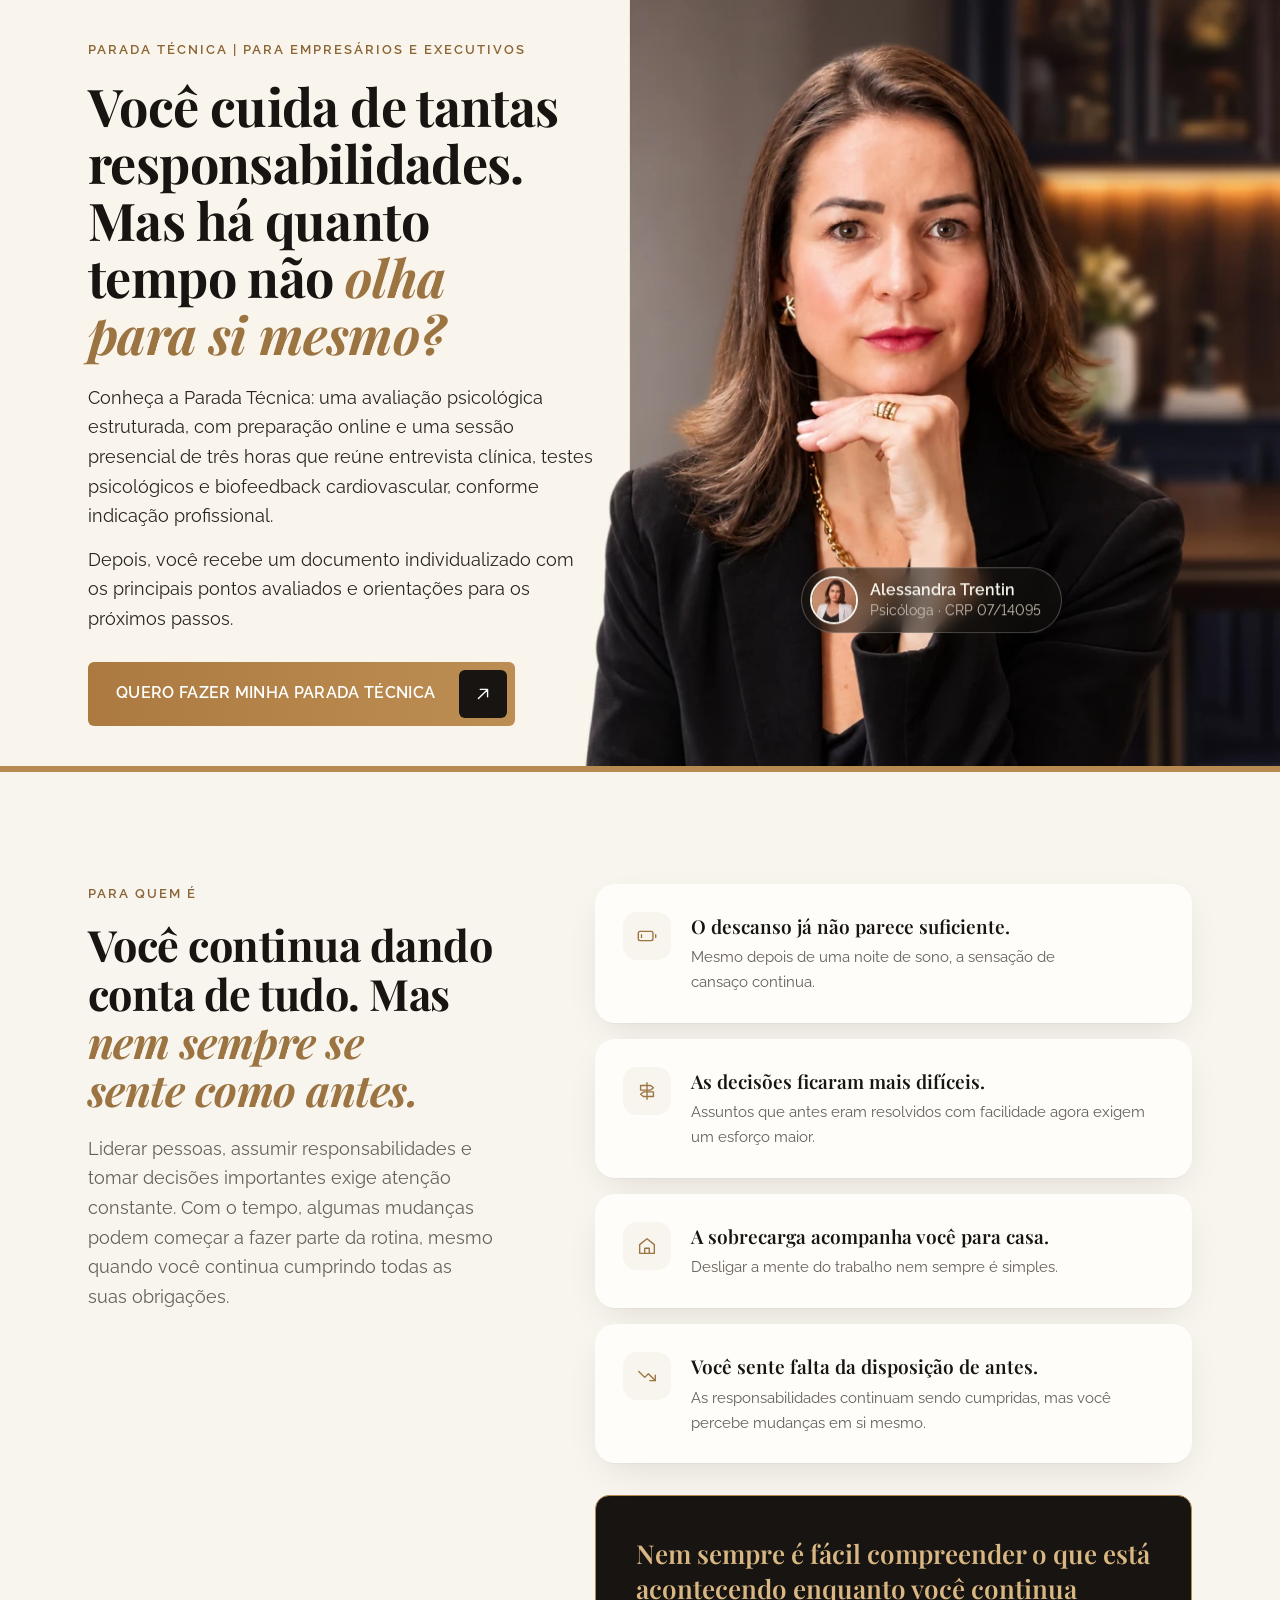
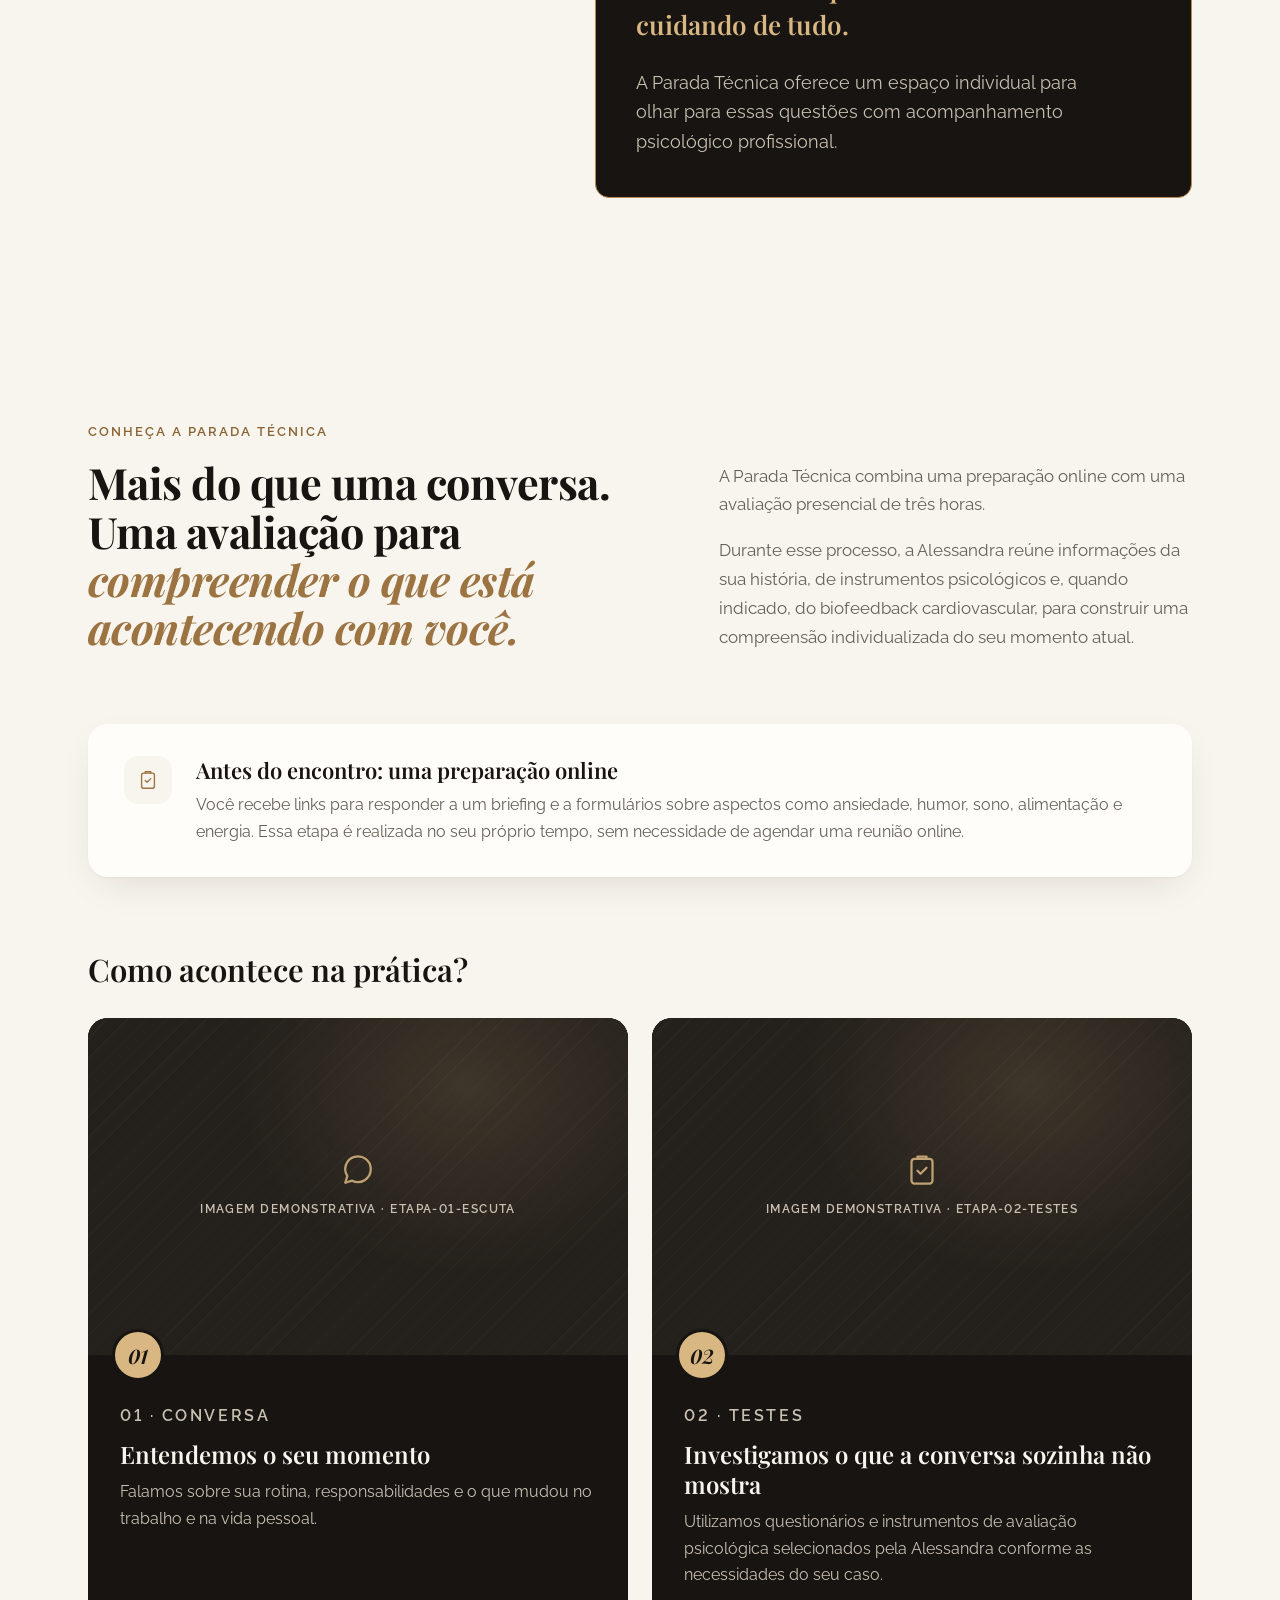
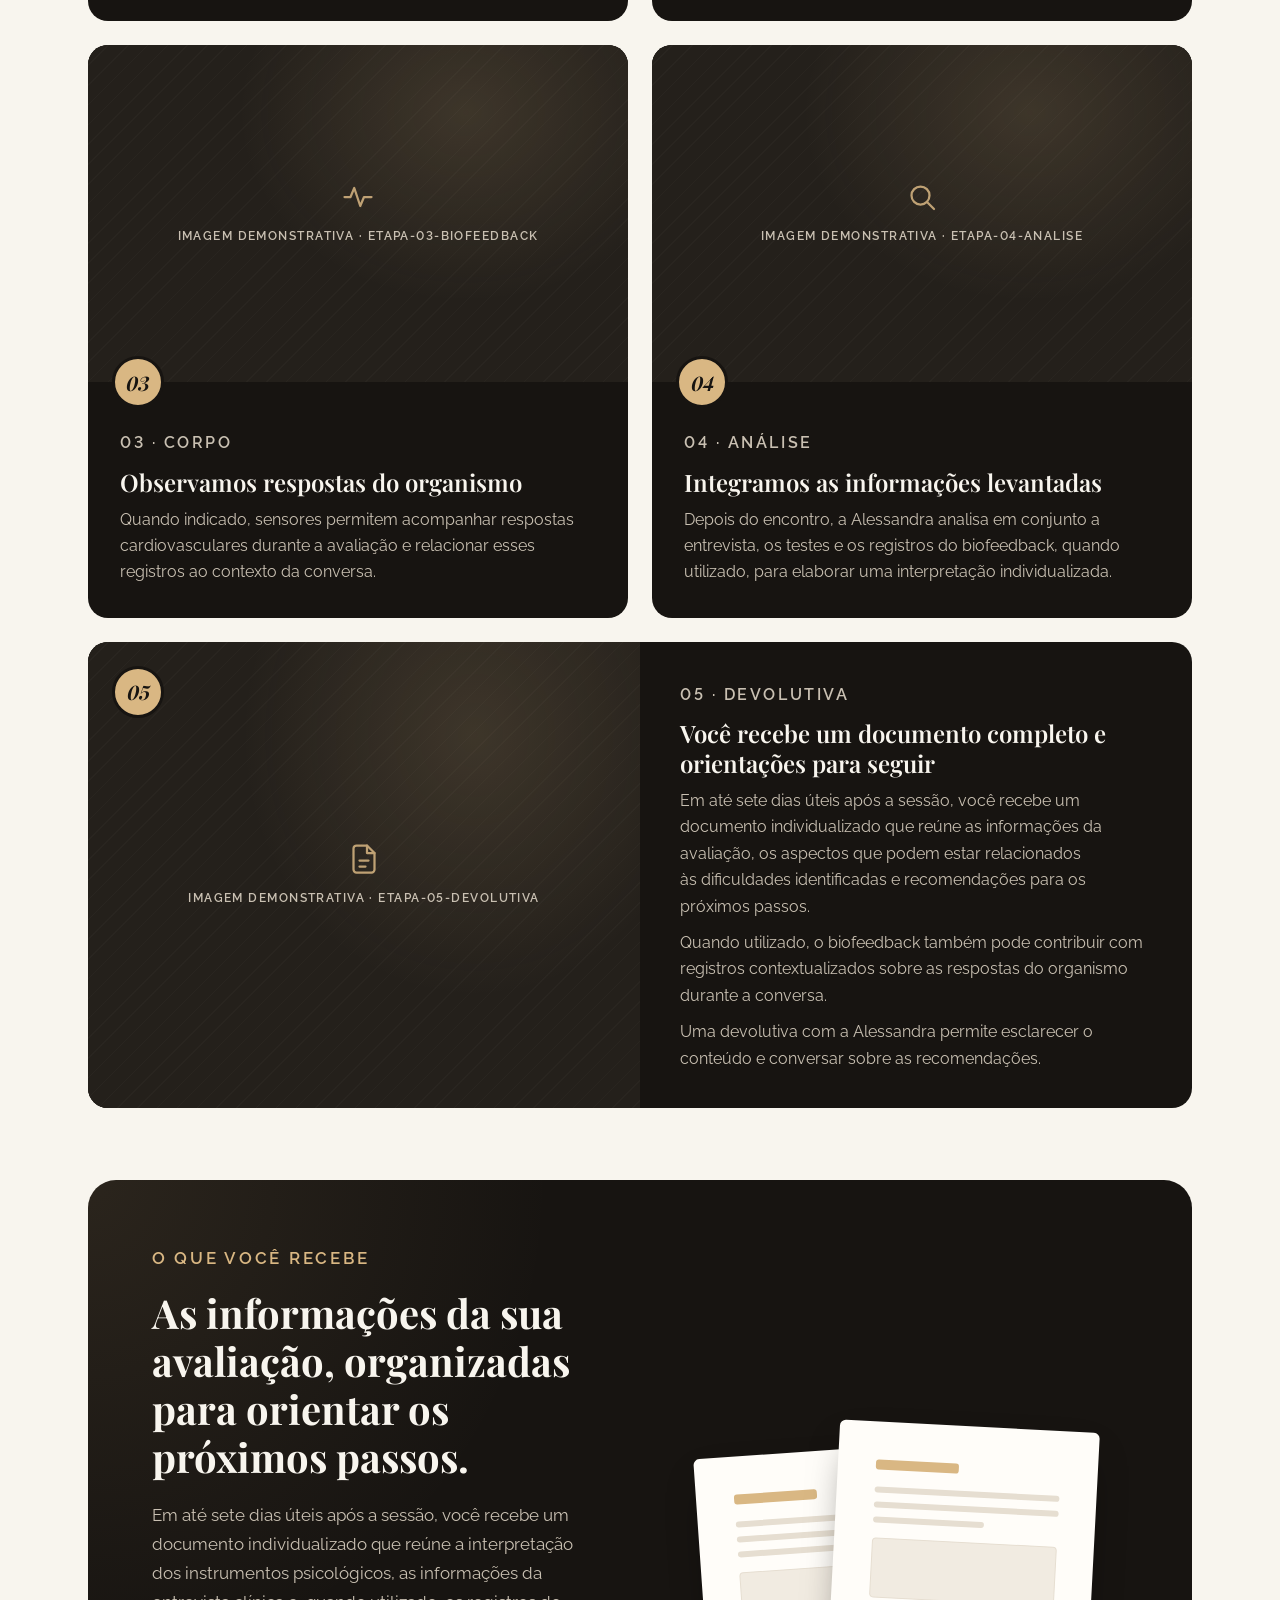
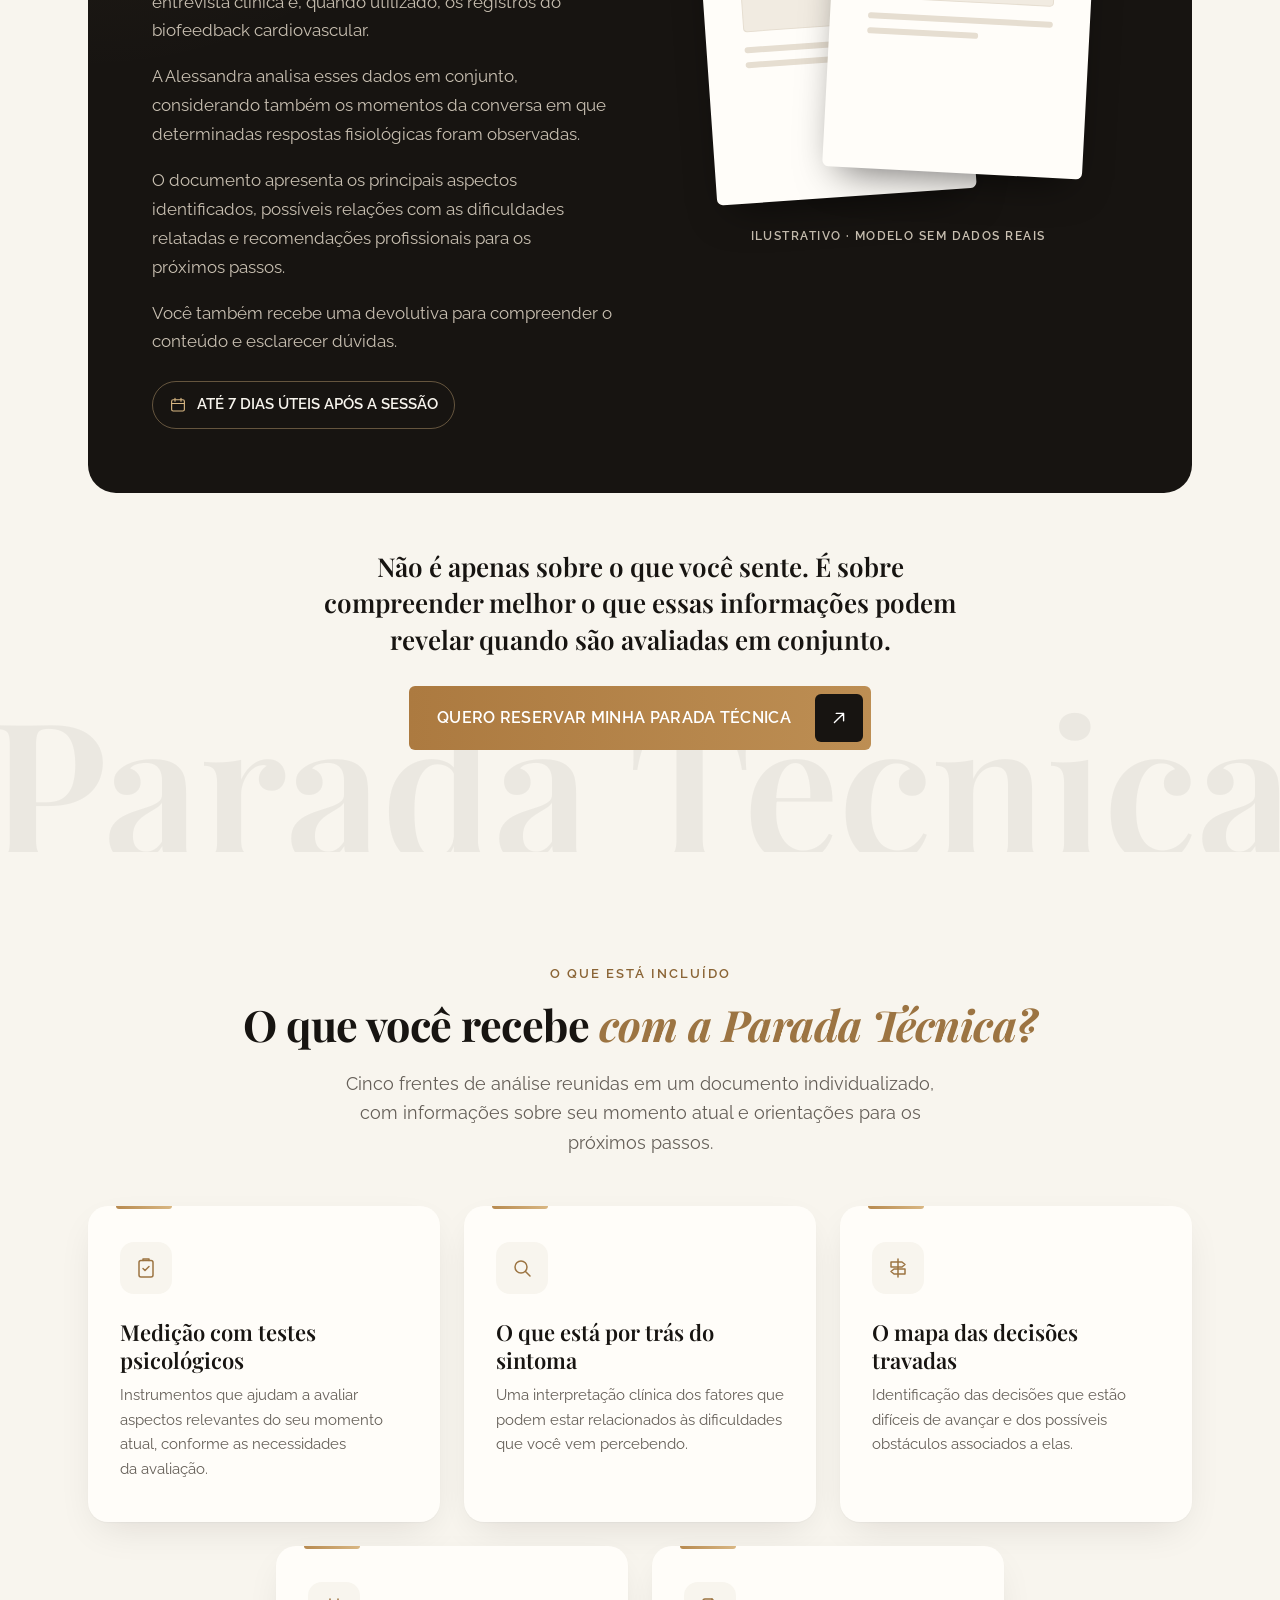
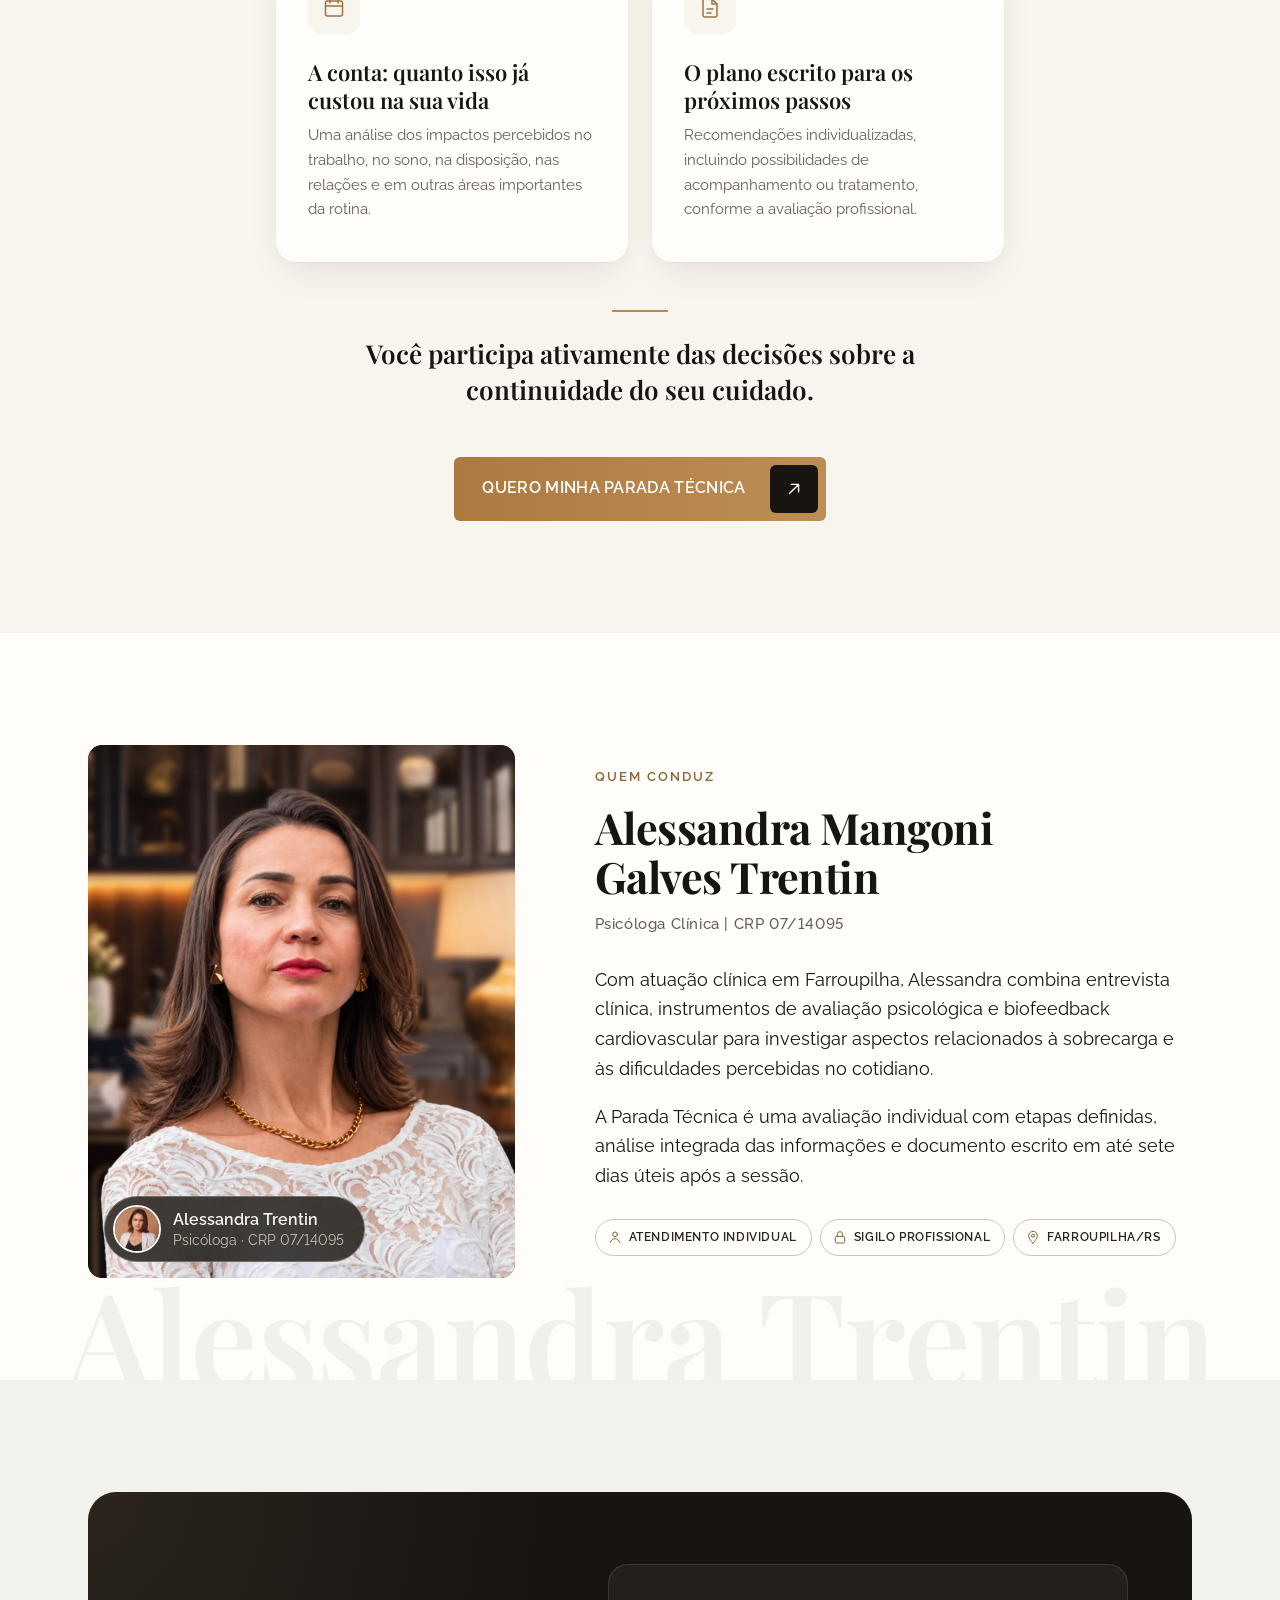
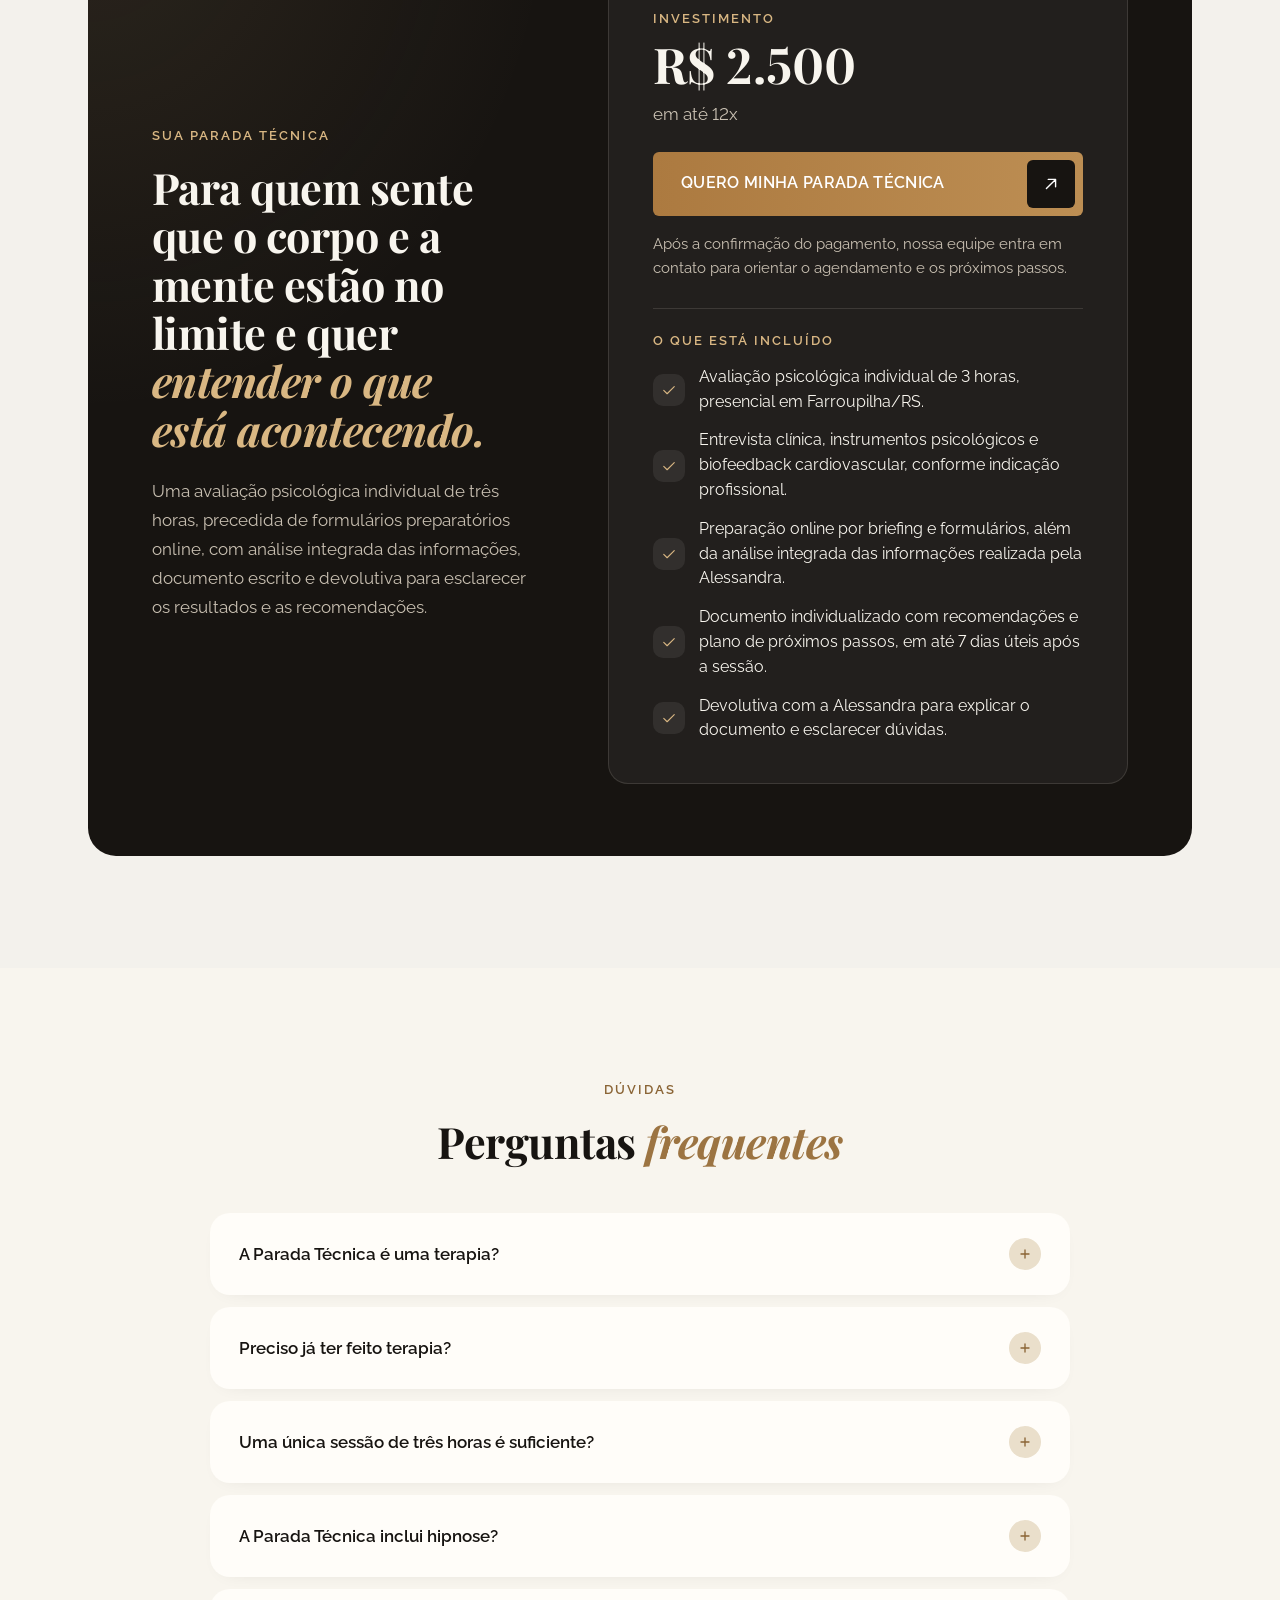
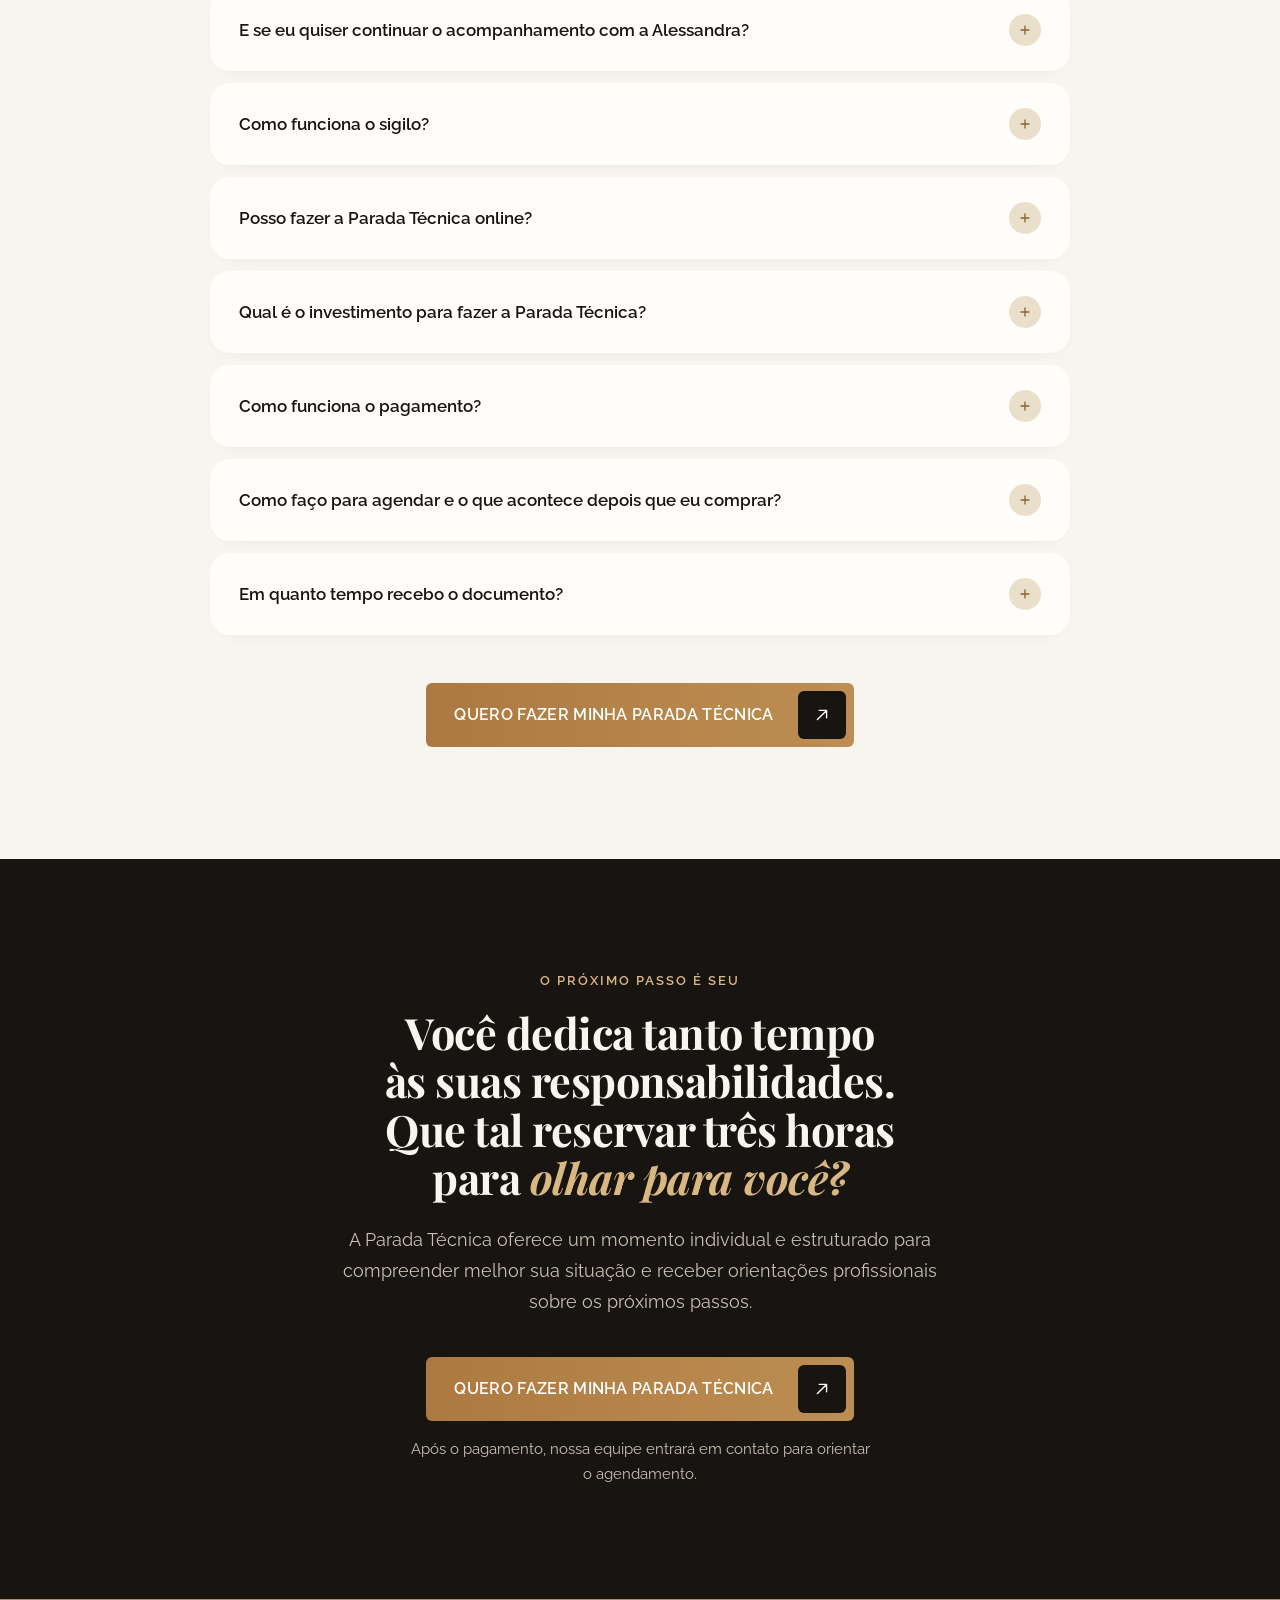
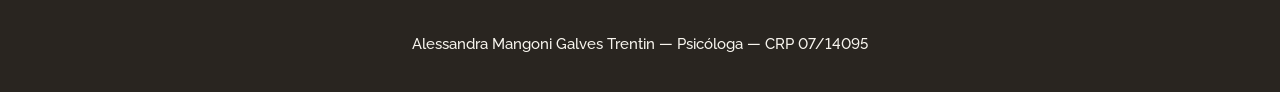
==== commit 51cce727: "Versão B: revisão de copy da Alessandra (público ampliado, preparação online, 5 etapas, entregáveis," ====
--- a/apresentacao/index.html
+++ b/apresentacao/index.html
@@ -9,7 +9,7 @@
 <link rel="preconnect" href="https://fonts.googleapis.com">
 <link rel="preconnect" href="https://fonts.gstatic.com" crossorigin>
 <link rel="stylesheet" href="https://fonts.googleapis.com/css2?family=Playfair+Display:ital,wght@0,600;0,700;1,600;1,700&family=Raleway:wght@400;500;600;700&display=swap">
-<link rel="stylesheet" href="../assets/styles.css?v=4b7b64e0">
+<link rel="stylesheet" href="../assets/styles.css?v=82555f52">
 <link rel="stylesheet" href="../assets/motion.css?v=0e9d5f01">
 </head>
 <body class="version-b">
@@ -19,10 +19,11 @@
 <section class="hero" aria-labelledby="hero-title" data-section="01-primeira-dobra">
   <div class="hero__grid">
     <div class="hero__text">
-      <p class="eyebrow">PARADA TÉCNICA | PARA EMPRESÁRIOS</p>
+      <p class="eyebrow">PARADA TÉCNICA | PARA EMPRESÁRIOS E EXECUTIVOS</p>
       <h1 id="hero-title" class="display">Você cuida de tantas responsabilidades. Mas há quanto tempo não <em class="display__accent">olha para si mesmo?</em></h1>
       <div class="hero__desc">
-        <p>Conheça a Parada Técnica: Uma sessão de três horas com testes psicológicos e biofeedback, e um documento escrito com o que apareceu. Para o empresário que ainda está de pé, mas anda no limite.</p>
+        <p>Conheça a Parada Técnica: uma avaliação psicológica estruturada, com preparação online e uma sessão presencial de três horas que reúne entrevista clínica, testes psicológicos e biofeedback cardiovascular, conforme indicação profissional.</p>
+<p>Depois, você recebe um documento individualizado com os principais pontos avaliados e orientações para os próximos passos.</p>
       </div>
       <div class="hero__cta" id="hero-cta">
         <a class="btn btn--gold" href="#investimento" data-cta="hero"><span>QUERO FAZER MINHA PARADA TÉCNICA</span><span class="btn__iconbox"><svg class="icon" viewBox="0 0 24 24" fill="none" stroke="currentColor" stroke-width="1.5" stroke-linecap="round" stroke-linejoin="round" aria-hidden="true" focusable="false"><path d="M7 17L17 7M9 7h8v8"/></svg></span></a>
@@ -44,7 +45,7 @@
     <header class="split__head">
       <p class="eyebrow">PARA QUEM É</p>
       <h2 id="identificacao-title">Você continua dando conta de tudo. Mas <em class="display__accent">nem sempre se sente como antes.</em></h2>
-      <p class="lead">Administrar uma empresa exige decisões, responsabilidades e atenção constante. Com o tempo, algumas mudanças podem começar a fazer parte da rotina.</p>
+      <p class="lead">Liderar pessoas, assumir responsabilidades e tomar decisões importantes exige atenção constante. Com o tempo, algumas mudanças podem começar a fazer parte da rotina, mesmo quando você continua cumprindo todas as suas obrigações.</p>
     </header>
     <div class="split__body">
       <ul class="signs">
@@ -62,7 +63,7 @@
         </li>
 <li class="sign-card">
           <span class="sign-card__iconbox" aria-hidden="true"><svg class="icon sign-card__icon" viewBox="0 0 24 24" fill="none" stroke="currentColor" stroke-width="1.5" stroke-linecap="round" stroke-linejoin="round" aria-hidden="true" focusable="false"><path d="M3 7l6.5 6.5 4-4L21 17"/><path d="M15 17h6v-6"/></svg></span>
-          <div><h3>Você sente falta da disposição de antes.</h3><p>A empresa continua funcionando, mas você percebe mudanças em si mesmo.</p></div>
+          <div><h3>Você sente falta da disposição de antes.</h3><p>As responsabilidades continuam sendo cumpridas, mas você percebe mudanças em si mesmo.</p></div>
         </li>
       </ul>
       <div class="closing-card">
@@ -80,9 +81,17 @@
         <p class="eyebrow">CONHEÇA A PARADA TÉCNICA</p>
         <h2 id="pratica-title">Mais do que uma conversa. Uma avaliação para <em class="display__accent">compreender o que está acontecendo com você.</em></h2>
       </div>
-      <div class="practice__lead"><p>A Parada Técnica é um encontro individual de três horas, conduzido pela psicóloga Alessandra Trentin, que combina escuta clínica, instrumentos de avaliação psicológica e recursos complementares, conforme a necessidade de cada pessoa.</p>
-<p>Durante esse processo, diferentes informações são reunidas e analisadas para construir uma compreensão mais organizada do seu momento atual.</p></div>
+      <div class="practice__lead"><p>A Parada Técnica combina uma preparação online com uma avaliação presencial de três horas.</p>
+<p>Durante esse processo, a Alessandra reúne informações da sua história, de instrumentos psicológicos e, quando indicado, do biofeedback cardiovascular, para construir uma compreensão individualizada do seu momento atual.</p></div>
     </header>
+
+    <aside class="practice-prep" aria-labelledby="preparacao-title">
+      <span class="practice-prep__icon" aria-hidden="true"><svg class="icon" viewBox="0 0 24 24" fill="none" stroke="currentColor" stroke-width="1.5" stroke-linecap="round" stroke-linejoin="round" aria-hidden="true" focusable="false"><rect x="5" y="4.5" width="14" height="16.5" rx="2"/><path d="M9 4.5V3h6v1.5"/><path d="M9 12.5l2 2 4-4"/></svg></span>
+      <div>
+        <h3 id="preparacao-title">Antes do encontro: uma preparação online</h3>
+        <p>Você recebe links para responder a um briefing e a formulários sobre aspectos como ansiedade, humor, sono, alimentação e energia. Essa etapa é realizada no seu próprio tempo, sem necessidade de agendar uma reunião online.</p>
+      </div>
+    </aside>
 
     <h3 class="practice__subtitle">Como acontece na prática?</h3>
     <ol class="practice__steps">
@@ -95,10 +104,9 @@
           <span class="practice-card__n" aria-hidden="true">01</span>
         </div>
         <div class="practice-card__body">
-          <p class="practice-card__label">Escuta clínica</p>
-          <h4><span class="visually-hidden">Etapa 01: </span>Primeiro, entendemos o seu momento</h4>
-          <p>A avaliação começa com uma conversa aprofundada sobre sua rotina, responsabilidades, dificuldades e mudanças que você vem percebendo no trabalho e na vida pessoal.</p>
-          <p class="practice-card__note">Compreender seu contexto é essencial para interpretar a avaliação de forma individualizada.</p>
+          <p class="practice-card__label">01 · CONVERSA</p>
+          <h4>Entendemos o seu momento</h4>
+          <p>Falamos sobre sua rotina, responsabilidades e o que mudou no trabalho e na vida pessoal.</p>
         </div>
       </li>
 <li class="practice-card">
@@ -110,10 +118,9 @@
           <span class="practice-card__n" aria-hidden="true">02</span>
         </div>
         <div class="practice-card__body">
-          <p class="practice-card__label">Testes psicológicos</p>
-          <h4><span class="visually-hidden">Etapa 02: </span>Utilizamos instrumentos de avaliação psicológica</h4>
-          <p>Ao longo do encontro, podem ser aplicados testes psicológicos e outros instrumentos profissionais, selecionados conforme os aspectos que precisam ser investigados.</p>
-          <p class="practice-card__note">Esses recursos ajudam a complementar a conversa clínica e ampliar a compreensão do funcionamento psicológico.</p>
+          <p class="practice-card__label">02 · TESTES</p>
+          <h4>Investigamos o que a conversa sozinha não mostra</h4>
+          <p>Utilizamos questionários e instrumentos de avaliação psicológica selecionados pela Alessandra conforme as necessidades do seu caso.</p>
         </div>
       </li>
 <li class="practice-card">
@@ -125,10 +132,9 @@
           <span class="practice-card__n" aria-hidden="true">03</span>
         </div>
         <div class="practice-card__body">
-          <p class="practice-card__label">Biofeedback cardiovascular</p>
-          <h4><span class="visually-hidden">Etapa 03: </span>Observamos também respostas do organismo</h4>
-          <p>Quando indicado, a avaliação pode incluir o biofeedback cardiovascular, um recurso que permite observar determinadas respostas fisiológicas durante o procedimento.</p>
-          <p class="practice-card__note">Essas informações podem complementar a avaliação psicológica e contribuir para uma compreensão mais ampla do caso.</p>
+          <p class="practice-card__label">03 · CORPO</p>
+          <h4>Observamos respostas do organismo</h4>
+          <p>Quando indicado, sensores permitem acompanhar respostas cardiovasculares durante a avaliação e relacionar esses registros ao contexto da conversa.</p>
         </div>
       </li>
 <li class="practice-card">
@@ -140,10 +146,25 @@
           <span class="practice-card__n" aria-hidden="true">04</span>
         </div>
         <div class="practice-card__body">
-          <p class="practice-card__label">Análise integrada</p>
-          <h4><span class="visually-hidden">Etapa 04: </span>Integramos as informações levantadas</h4>
-          <p>Após o encontro, a Alessandra analisa os dados obtidos na conversa, nos instrumentos utilizados e nos demais recursos aplicados, considerando o contexto individual.</p>
-          <p class="practice-card__note">A análise conjunta dessas informações orienta a interpretação profissional e as recomendações.</p>
+          <p class="practice-card__label">04 · ANÁLISE</p>
+          <h4>Integramos as informações levantadas</h4>
+          <p>Depois do encontro, a Alessandra analisa em conjunto a entrevista, os testes e os registros do biofeedback, quando utilizado, para elaborar uma interpretação individualizada.</p>
+        </div>
+      </li>
+<li class="practice-card practice-card--wide">
+        <div class="practice-card__media">
+          <div class="practice-card__placeholder" role="img" aria-label="Espaço reservado para imagem: Alessandra Trentin em devolutiva sobre o documento individualizado" data-placeholder="etapa-05-devolutiva">
+          <svg class="icon" viewBox="0 0 24 24" fill="none" stroke="currentColor" stroke-width="1.5" stroke-linecap="round" stroke-linejoin="round" aria-hidden="true" focusable="false"><path d="M14 3H7a2 2 0 0 0-2 2v14a2 2 0 0 0 2 2h10a2 2 0 0 0 2-2V8z"/><path d="M14 3v5h5"/><path d="M9 13h6M9 17h4"/></svg>
+          <span>Imagem demonstrativa · etapa-05-devolutiva</span>
+        </div>
+          <span class="practice-card__n" aria-hidden="true">05</span>
+        </div>
+        <div class="practice-card__body">
+          <p class="practice-card__label">05 · DEVOLUTIVA</p>
+          <h4>Você recebe um documento completo e orientações para seguir</h4>
+          <p>Em até sete dias úteis após a sessão, você recebe um documento individualizado que reúne as informações da avaliação, os aspectos que podem estar relacionados às dificuldades identificadas e recomendações para os próximos passos.</p>
+<p>Quando utilizado, o biofeedback também pode contribuir com registros contextualizados sobre as respostas do organismo durante a conversa.</p>
+<p>Uma devolutiva com a Alessandra permite esclarecer o conteúdo e conversar sobre as recomendações.</p>
         </div>
       </li>
     </ol>
@@ -152,9 +173,11 @@
       <div class="practice-doc__text">
         <p class="eyebrow">O QUE VOCÊ RECEBE</p>
         <h3>As informações da sua avaliação, organizadas para orientar os próximos passos.</h3>
-        <p>Em até sete dias úteis após a sessão, você recebe um documento individualizado com os principais pontos avaliados e as recomendações profissionais.</p>
-<p>Também está prevista uma devolutiva para esclarecer o conteúdo e conversar sobre os possíveis caminhos de acompanhamento.</p>
-        <p class="practice-doc__deadline"><svg class="icon" viewBox="0 0 24 24" fill="none" stroke="currentColor" stroke-width="1.5" stroke-linecap="round" stroke-linejoin="round" aria-hidden="true" focusable="false"><rect x="3.5" y="5" width="17" height="15" rx="2"/><path d="M3.5 10h17M8 3v4M16 3v4"/></svg><span>Até 7 dias úteis após a sessão</span></p>
+        <p>Em até sete dias úteis após a sessão, você recebe um documento individualizado que reúne a interpretação dos instrumentos psicológicos, as informações da entrevista clínica e, quando utilizado, os registros do biofeedback cardiovascular.</p>
+<p>A Alessandra analisa esses dados em conjunto, considerando também os momentos da conversa em que determinadas respostas fisiológicas foram observadas.</p>
+<p>O documento apresenta os principais aspectos identificados, possíveis relações com as dificuldades relatadas e recomendações profissionais para os próximos passos.</p>
+<p>Você também recebe uma devolutiva para compreender o conteúdo e esclarecer dúvidas.</p>
+        <p class="practice-doc__deadline"><svg class="icon" viewBox="0 0 24 24" fill="none" stroke="currentColor" stroke-width="1.5" stroke-linecap="round" stroke-linejoin="round" aria-hidden="true" focusable="false"><rect x="3.5" y="5" width="17" height="15" rx="2"/><path d="M3.5 10h17M8 3v4M16 3v4"/></svg><span>ATÉ 7 DIAS ÚTEIS APÓS A SESSÃO</span></p>
       </div>
       <figure class="practice-doc__visual">
         <div class="practice-doc__pages">
@@ -171,7 +194,7 @@
           <span class="doc-page__line"></span><span class="doc-page__line doc-page__line--short"></span>
         </div>
         </div>
-        <figcaption>Exemplo visual · documento ilustrativo</figcaption>
+        <figcaption>Ilustrativo · modelo sem dados reais</figcaption>
       </figure>
     </div>
 
@@ -188,33 +211,33 @@
     <header class="deliv__head">
       <p class="eyebrow">O QUE ESTÁ INCLUÍDO</p>
       <h2 id="entregaveis-title">O que você recebe <em class="display__accent">com a Parada Técnica?</em></h2>
-      <p class="lead">Uma avaliação organizada e um documento individualizado para compreender melhor sua situação.</p>
+      <p class="lead">Cinco frentes de análise reunidas em um documento individualizado, com informações sobre seu momento atual e orientações para os próximos passos.</p>
     </header>
     <ul class="cards">
       <li class="card">
         <span class="card__iconbox" aria-hidden="true"><svg class="icon card__icon" viewBox="0 0 24 24" fill="none" stroke="currentColor" stroke-width="1.5" stroke-linecap="round" stroke-linejoin="round" aria-hidden="true" focusable="false"><rect x="5" y="4.5" width="14" height="16.5" rx="2"/><path d="M9 4.5V3h6v1.5"/><path d="M9 12.5l2 2 4-4"/></svg></span>
-        <h3>Avaliação psicológica</h3>
-        <p>Informações obtidas por meio dos procedimentos e instrumentos utilizados na sessão.</p>
+        <h3>Medição com testes psicológicos</h3>
+        <p>Instrumentos que ajudam a avaliar aspectos relevantes do seu momento atual, conforme as necessidades da avaliação.</p>
       </li>
 <li class="card">
         <span class="card__iconbox" aria-hidden="true"><svg class="icon card__icon" viewBox="0 0 24 24" fill="none" stroke="currentColor" stroke-width="1.5" stroke-linecap="round" stroke-linejoin="round" aria-hidden="true" focusable="false"><circle cx="11" cy="11" r="6"/><path d="M20 20l-4.5-4.5"/></svg></span>
-        <h3>Compreensão das dificuldades</h3>
-        <p>Análise profissional dos aspectos relevantes identificados durante a avaliação.</p>
+        <h3>O que está por trás do sintoma</h3>
+        <p>Uma interpretação clínica dos fatores que podem estar relacionados às dificuldades que você vem percebendo.</p>
       </li>
 <li class="card">
         <span class="card__iconbox" aria-hidden="true"><svg class="icon card__icon" viewBox="0 0 24 24" fill="none" stroke="currentColor" stroke-width="1.5" stroke-linecap="round" stroke-linejoin="round" aria-hidden="true" focusable="false"><path d="M12 3v18"/><path d="M5 6h11l3 2.5-3 2.5H5z"/><path d="M19 13H8l-3 2.5L8 18h11z"/></svg></span>
-        <h3>Mapeamento de decisões</h3>
-        <p>Reflexão estruturada sobre dificuldades e decisões que estejam afetando sua rotina.</p>
+        <h3>O mapa das decisões travadas</h3>
+        <p>Identificação das decisões que estão difíceis de avançar e dos possíveis obstáculos associados a elas.</p>
       </li>
 <li class="card">
         <span class="card__iconbox" aria-hidden="true"><svg class="icon card__icon" viewBox="0 0 24 24" fill="none" stroke="currentColor" stroke-width="1.5" stroke-linecap="round" stroke-linejoin="round" aria-hidden="true" focusable="false"><rect x="3.5" y="5" width="17" height="15" rx="2"/><path d="M3.5 10h17M8 3v4M16 3v4"/></svg></span>
-        <h3>Impactos no dia a dia</h3>
-        <p>Identificação de possíveis repercussões no trabalho, no descanso e na vida pessoal.</p>
+        <h3>A conta: quanto isso já custou na sua vida</h3>
+        <p>Uma análise dos impactos percebidos no trabalho, no sono, na disposição, nas relações e em outras áreas importantes da rotina.</p>
       </li>
 <li class="card">
         <span class="card__iconbox" aria-hidden="true"><svg class="icon card__icon" viewBox="0 0 24 24" fill="none" stroke="currentColor" stroke-width="1.5" stroke-linecap="round" stroke-linejoin="round" aria-hidden="true" focusable="false"><path d="M14 3H7a2 2 0 0 0-2 2v14a2 2 0 0 0 2 2h10a2 2 0 0 0 2-2V8z"/><path d="M14 3v5h5"/><path d="M9 13h6M9 17h4"/></svg></span>
-        <h3>Plano de próximos passos</h3>
-        <p>Orientações individualizadas e eventuais recomendações de acompanhamento.</p>
+        <h3>O plano escrito para os próximos passos</h3>
+        <p>Recomendações individualizadas, incluindo possibilidades de acompanhamento ou tratamento, conforme a avaliação profissional.</p>
       </li>
     </ul>
     <p class="pull">Você participa ativamente das decisões sobre a continuidade do seu cuidado.</p>
@@ -235,9 +258,9 @@
     <div class="about__text">
       <p class="eyebrow">QUEM CONDUZ</p>
       <h2 id="sobre-title">Alessandra Mangoni Galves Trentin</h2>
-      <p class="about__credential">Psicóloga clínica | CRP 07/14095</p>
-      <p>Com atuação clínica em Farroupilha, Alessandra utiliza recursos da Psicologia, incluindo avaliação psicológica, testes e biofeedback cardiovascular, em seu trabalho profissional.</p>
-<p>A Parada Técnica foi estruturada para oferecer uma experiência individual, com etapas definidas, avaliação cuidadosa e devolutiva por escrito.</p>
+      <p class="about__credential">Psicóloga Clínica | CRP 07/14095</p>
+      <p>Com atuação clínica em Farroupilha, Alessandra combina entrevista clínica, instrumentos de avaliação psicológica e biofeedback cardiovascular para investigar aspectos relacionados à sobrecarga e às dificuldades percebidas no cotidiano.</p>
+<p>A Parada Técnica é uma avaliação individual com etapas definidas, análise integrada das informações e documento escrito em até sete dias úteis após a sessão.</p>
       <ul class="trust" aria-label="Elementos de confiança">
         <li><svg class="icon" viewBox="0 0 24 24" fill="none" stroke="currentColor" stroke-width="1.5" stroke-linecap="round" stroke-linejoin="round" aria-hidden="true" focusable="false"><circle cx="12" cy="8" r="3.5"/><path d="M5 20c1-3.5 3.8-5.5 7-5.5s6 2 7 5.5"/></svg><span>Atendimento individual</span></li>
 <li><svg class="icon" viewBox="0 0 24 24" fill="none" stroke="currentColor" stroke-width="1.5" stroke-linecap="round" stroke-linejoin="round" aria-hidden="true" focusable="false"><rect x="5" y="11" width="14" height="10" rx="2"/><path d="M8 11V8a4 4 0 0 1 8 0v3"/></svg><span>Sigilo profissional</span></li>
@@ -253,22 +276,23 @@
     <div class="offer theme-dark">
       <div class="offer__intro">
         <p class="eyebrow">SUA PARADA TÉCNICA</p>
-        <h2 id="oferta-title">Um primeiro passo para compreender o que está acontecendo e <em class="display__accent">decidir como seguir.</em></h2>
-        <p class="offer__desc">Reserve três horas para uma avaliação psicológica individual, com testes, biofeedback cardiovascular conforme indicação profissional e um documento escrito com orientações para os próximos passos.</p>
+        <h2 id="oferta-title">Para quem sente que o corpo e a mente estão no limite e quer <em class="display__accent">entender o que está acontecendo.</em></h2>
+        <p class="offer__desc">Uma avaliação psicológica individual de três horas, precedida de formulários preparatórios online, com análise integrada das informações, documento escrito e devolutiva para esclarecer os resultados e as recomendações.</p>
       </div>
       <div class="offer__card">
         <p class="offer__price-label">INVESTIMENTO</p>
         <p class="offer__value">R$ 2.500</p>
         <p class="offer__terms">em até 12x</p>
-        <a class="btn btn--gold" href="https://pay.sumup.com/b2c/QX5EAYO5" data-cta="oferta"><span>QUERO FAZER MINHA PARADA TÉCNICA</span><span class="btn__iconbox"><svg class="icon" viewBox="0 0 24 24" fill="none" stroke="currentColor" stroke-width="1.5" stroke-linecap="round" stroke-linejoin="round" aria-hidden="true" focusable="false"><path d="M7 17L17 7M9 7h8v8"/></svg></span></a>
-        <p class="offer__micro">Pagamento pelo checkout. Após a confirmação, a equipe entra em contato para orientar o agendamento.</p>
+        <a class="btn btn--gold" href="https://pay.sumup.com/b2c/QX5EAYO5" data-cta="oferta"><span>QUERO MINHA PARADA TÉCNICA</span><span class="btn__iconbox"><svg class="icon" viewBox="0 0 24 24" fill="none" stroke="currentColor" stroke-width="1.5" stroke-linecap="round" stroke-linejoin="round" aria-hidden="true" focusable="false"><path d="M7 17L17 7M9 7h8v8"/></svg></span></a>
+        <p class="offer__micro">Após a confirmação do pagamento, nossa equipe entra em contato para orientar o agendamento e os próximos passos.</p>
         <hr class="offer__divider">
         <h3 class="offer__subtitle">O QUE ESTÁ INCLUÍDO</h3>
         <ul class="offer__list">
-          <li><span class="offer__check" aria-hidden="true"><svg class="icon" viewBox="0 0 24 24" fill="none" stroke="currentColor" stroke-width="1.5" stroke-linecap="round" stroke-linejoin="round" aria-hidden="true" focusable="false"><path d="M5 12.5l4.5 4.5L19 7.5"/></svg></span><span>Avaliação individual de 3 horas.</span></li>
-<li><span class="offer__check" aria-hidden="true"><svg class="icon" viewBox="0 0 24 24" fill="none" stroke="currentColor" stroke-width="1.5" stroke-linecap="round" stroke-linejoin="round" aria-hidden="true" focusable="false"><path d="M5 12.5l4.5 4.5L19 7.5"/></svg></span><span>Recursos de avaliação psicológica, conforme indicação profissional.</span></li>
-<li><span class="offer__check" aria-hidden="true"><svg class="icon" viewBox="0 0 24 24" fill="none" stroke="currentColor" stroke-width="1.5" stroke-linecap="round" stroke-linejoin="round" aria-hidden="true" focusable="false"><path d="M5 12.5l4.5 4.5L19 7.5"/></svg></span><span>Documento individualizado em até 7 dias úteis.</span></li>
-<li><span class="offer__check" aria-hidden="true"><svg class="icon" viewBox="0 0 24 24" fill="none" stroke="currentColor" stroke-width="1.5" stroke-linecap="round" stroke-linejoin="round" aria-hidden="true" focusable="false"><path d="M5 12.5l4.5 4.5L19 7.5"/></svg></span><span>Devolutiva para esclarecer os resultados e as recomendações.</span></li>
+          <li><span class="offer__check" aria-hidden="true"><svg class="icon" viewBox="0 0 24 24" fill="none" stroke="currentColor" stroke-width="1.5" stroke-linecap="round" stroke-linejoin="round" aria-hidden="true" focusable="false"><path d="M5 12.5l4.5 4.5L19 7.5"/></svg></span><span>Avaliação psicológica individual de 3 horas, presencial em Farroupilha/RS.</span></li>
+<li><span class="offer__check" aria-hidden="true"><svg class="icon" viewBox="0 0 24 24" fill="none" stroke="currentColor" stroke-width="1.5" stroke-linecap="round" stroke-linejoin="round" aria-hidden="true" focusable="false"><path d="M5 12.5l4.5 4.5L19 7.5"/></svg></span><span>Entrevista clínica, instrumentos psicológicos e biofeedback cardiovascular, conforme indicação profissional.</span></li>
+<li><span class="offer__check" aria-hidden="true"><svg class="icon" viewBox="0 0 24 24" fill="none" stroke="currentColor" stroke-width="1.5" stroke-linecap="round" stroke-linejoin="round" aria-hidden="true" focusable="false"><path d="M5 12.5l4.5 4.5L19 7.5"/></svg></span><span>Preparação online por briefing e formulários, além da análise integrada das informações realizada pela Alessandra.</span></li>
+<li><span class="offer__check" aria-hidden="true"><svg class="icon" viewBox="0 0 24 24" fill="none" stroke="currentColor" stroke-width="1.5" stroke-linecap="round" stroke-linejoin="round" aria-hidden="true" focusable="false"><path d="M5 12.5l4.5 4.5L19 7.5"/></svg></span><span>Documento individualizado com recomendações e plano de próximos passos, em até 7 dias úteis após a sessão.</span></li>
+<li><span class="offer__check" aria-hidden="true"><svg class="icon" viewBox="0 0 24 24" fill="none" stroke="currentColor" stroke-width="1.5" stroke-linecap="round" stroke-linejoin="round" aria-hidden="true" focusable="false"><path d="M5 12.5l4.5 4.5L19 7.5"/></svg></span><span>Devolutiva com a Alessandra para explicar o documento e esclarecer dúvidas.</span></li>
         </ul>
         
       </div>
@@ -296,39 +320,62 @@
         </div>
       </details>
 <details class="faq__item">
+        <summary><h3>Uma única sessão de três horas é suficiente?</h3><span class="faq__toggle" aria-hidden="true"><svg class="faq__icon" viewBox="0 0 24 24" fill="none" stroke="currentColor" stroke-width="1.5" stroke-linecap="round" stroke-linejoin="round" aria-hidden="true" focusable="false"><path d="M12 6v12M6 12h12"/></svg></span></summary>
+        <div class="faq__answer">
+          <p>A Parada Técnica foi estruturada para reunir, em uma avaliação presencial de três horas, diferentes informações sobre seu momento atual. Antes do encontro, você também responde a formulários preparatórios online.</p>
+<p>Depois, a Alessandra realiza a análise integrada e prepara o documento individualizado.</p>
+<p>Esse processo tem uma proposta de avaliação e orientação. Se houver necessidade de acompanhamento terapêutico posterior, isso será explicado na devolutiva.</p>
+        </div>
+      </details>
+<details class="faq__item">
+        <summary><h3>A Parada Técnica inclui hipnose?</h3><span class="faq__toggle" aria-hidden="true"><svg class="faq__icon" viewBox="0 0 24 24" fill="none" stroke="currentColor" stroke-width="1.5" stroke-linecap="round" stroke-linejoin="round" aria-hidden="true" focusable="false"><path d="M12 6v12M6 12h12"/></svg></span></summary>
+        <div class="faq__answer">
+          <p>Não. A Parada Técnica é uma avaliação psicológica estruturada, com entrevista clínica, instrumentos psicológicos e biofeedback cardiovascular, conforme indicação.</p>
+<p>A hipnose terapêutica pode fazer parte de um tratamento posterior, caso seja recomendada para sua situação e você decida continuar.</p>
+        </div>
+      </details>
+<details class="faq__item">
+        <summary><h3>E se eu quiser continuar o acompanhamento com a Alessandra?</h3><span class="faq__toggle" aria-hidden="true"><svg class="faq__icon" viewBox="0 0 24 24" fill="none" stroke="currentColor" stroke-width="1.5" stroke-linecap="round" stroke-linejoin="round" aria-hidden="true" focusable="false"><path d="M12 6v12M6 12h12"/></svg></span></summary>
+        <div class="faq__answer">
+          <p>Se houver indicação, a Alessandra poderá apresentar uma proposta individualizada de acompanhamento terapêutico.</p>
+<p>Entre as possibilidades estão protocolos de terapia breve com hipnose terapêutica, que podem envolver de 3 a 10 encontros, conforme a avaliação e o plano indicado.</p>
+<p>A continuidade não é obrigatória.</p>
+        </div>
+      </details>
+<details class="faq__item">
         <summary><h3>Como funciona o sigilo?</h3><span class="faq__toggle" aria-hidden="true"><svg class="faq__icon" viewBox="0 0 24 24" fill="none" stroke="currentColor" stroke-width="1.5" stroke-linecap="round" stroke-linejoin="round" aria-hidden="true" focusable="false"><path d="M12 6v12M6 12h12"/></svg></span></summary>
         <div class="faq__answer">
           <p>As informações compartilhadas durante o atendimento são tratadas conforme o sigilo profissional e as regras aplicáveis à proteção dos dados pessoais.</p>
         </div>
       </details>
 <details class="faq__item">
+        <summary><h3>Posso fazer a Parada Técnica online?</h3><span class="faq__toggle" aria-hidden="true"><svg class="faq__icon" viewBox="0 0 24 24" fill="none" stroke="currentColor" stroke-width="1.5" stroke-linecap="round" stroke-linejoin="round" aria-hidden="true" focusable="false"><path d="M12 6v12M6 12h12"/></svg></span></summary>
+        <div class="faq__answer">
+          <p>A preparação acontece online, por links que você responde no seu próprio tempo. A avaliação de três horas é presencial, em Farroupilha/RS.</p>
+        </div>
+      </details>
+<details class="faq__item">
+        <summary><h3>Qual é o investimento para fazer a Parada Técnica?</h3><span class="faq__toggle" aria-hidden="true"><svg class="faq__icon" viewBox="0 0 24 24" fill="none" stroke="currentColor" stroke-width="1.5" stroke-linecap="round" stroke-linejoin="round" aria-hidden="true" focusable="false"><path d="M12 6v12M6 12h12"/></svg></span></summary>
+        <div class="faq__answer">
+          <p>O investimento é de R$ 2.500, com possibilidade de pagamento em até 12x. Você pode consultar os detalhes antes de concluir a compra.</p>
+        </div>
+      </details>
+<details class="faq__item">
+        <summary><h3>Como funciona o pagamento?</h3><span class="faq__toggle" aria-hidden="true"><svg class="faq__icon" viewBox="0 0 24 24" fill="none" stroke="currentColor" stroke-width="1.5" stroke-linecap="round" stroke-linejoin="round" aria-hidden="true" focusable="false"><path d="M12 6v12M6 12h12"/></svg></span></summary>
+        <div class="faq__answer">
+          <p>Ao clicar no botão de contratação, você será direcionado para uma página de pagamento, onde poderá conferir as condições disponíveis e concluir a compra.</p>
+        </div>
+      </details>
+<details class="faq__item">
+        <summary><h3>Como faço para agendar e o que acontece depois que eu comprar?</h3><span class="faq__toggle" aria-hidden="true"><svg class="faq__icon" viewBox="0 0 24 24" fill="none" stroke="currentColor" stroke-width="1.5" stroke-linecap="round" stroke-linejoin="round" aria-hidden="true" focusable="false"><path d="M12 6v12M6 12h12"/></svg></span></summary>
+        <div class="faq__answer">
+          <p>Após a confirmação do pagamento, nossa equipe entra em contato pelo WhatsApp para orientar o agendamento e a preparação online. Depois da avaliação presencial de 3 horas, a Alessandra prepara o documento individualizado, com os principais pontos avaliados e recomendações profissionais.</p>
+        </div>
+      </details>
+<details class="faq__item">
         <summary><h3>Em quanto tempo recebo o documento?</h3><span class="faq__toggle" aria-hidden="true"><svg class="faq__icon" viewBox="0 0 24 24" fill="none" stroke="currentColor" stroke-width="1.5" stroke-linecap="round" stroke-linejoin="round" aria-hidden="true" focusable="false"><path d="M12 6v12M6 12h12"/></svg></span></summary>
         <div class="faq__answer">
           <p>O prazo previsto é de até 7 dias úteis após a sessão.</p>
-        </div>
-      </details>
-<details class="faq__item">
-        <summary><h3>Qual é o investimento para fazer a Parada Técnica?</h3><span class="faq__toggle" aria-hidden="true"><svg class="faq__icon" viewBox="0 0 24 24" fill="none" stroke="currentColor" stroke-width="1.5" stroke-linecap="round" stroke-linejoin="round" aria-hidden="true" focusable="false"><path d="M12 6v12M6 12h12"/></svg></span></summary>
-        <div class="faq__answer">
-          <p>O investimento é de R$ 2.500, com possibilidade de pagamento em até 12x. Você pode consultar os detalhes antes de concluir a compra.</p>
-        </div>
-      </details>
-<details class="faq__item">
-        <summary><h3>Como funciona o pagamento?</h3><span class="faq__toggle" aria-hidden="true"><svg class="faq__icon" viewBox="0 0 24 24" fill="none" stroke="currentColor" stroke-width="1.5" stroke-linecap="round" stroke-linejoin="round" aria-hidden="true" focusable="false"><path d="M12 6v12M6 12h12"/></svg></span></summary>
-        <div class="faq__answer">
-          <p>Ao clicar no botão de contratação, você será direcionado para uma página de pagamento, onde poderá conferir as condições disponíveis e concluir a compra.</p>
-        </div>
-      </details>
-<details class="faq__item">
-        <summary><h3>Como faço para agendar minha sessão?</h3><span class="faq__toggle" aria-hidden="true"><svg class="faq__icon" viewBox="0 0 24 24" fill="none" stroke="currentColor" stroke-width="1.5" stroke-linecap="round" stroke-linejoin="round" aria-hidden="true" focusable="false"><path d="M12 6v12M6 12h12"/></svg></span></summary>
-        <div class="faq__answer">
-          <p>Após a confirmação do pagamento, nossa equipe entrará em contato pelo WhatsApp para orientar o agendamento e o preenchimento do questionário preparatório.</p>
-        </div>
-      </details>
-<details class="faq__item">
-        <summary><h3>O que acontece depois que eu comprar?</h3><span class="faq__toggle" aria-hidden="true"><svg class="faq__icon" viewBox="0 0 24 24" fill="none" stroke="currentColor" stroke-width="1.5" stroke-linecap="round" stroke-linejoin="round" aria-hidden="true" focusable="false"><path d="M12 6v12M6 12h12"/></svg></span></summary>
-        <div class="faq__answer">
-          <p>Você receberá as orientações para agendar sua avaliação individual de 3 horas. Após a sessão, será preparado um documento com os principais pontos avaliados e recomendações profissionais, com entrega prevista em até 7 dias úteis.</p>
         </div>
       </details>
     </div>
@@ -339,7 +386,7 @@
 <section class="section theme-dark section--final" aria-labelledby="final-title" data-section="08-chamada-final">
   <div class="container final">
     <p class="eyebrow">O PRÓXIMO PASSO É SEU</p>
-    <h2 id="final-title">Você já dedica tanto tempo à sua empresa. Que tal reservar três horas para <em class="display__accent">olhar para você?</em></h2>
+    <h2 id="final-title">Você dedica tanto tempo às suas responsabilidades. Que tal reservar três horas para <em class="display__accent">olhar para você?</em></h2>
     <p class="final__subtitle">A Parada Técnica oferece um momento individual e estruturado para compreender melhor sua situação e receber orientações profissionais sobre os próximos passos.</p>
     <div class="section-cta"><a class="btn btn--gold" href="https://pay.sumup.com/b2c/QX5EAYO5" data-cta="chamada-final"><span>QUERO FAZER MINHA PARADA TÉCNICA</span><span class="btn__iconbox"><svg class="icon" viewBox="0 0 24 24" fill="none" stroke="currentColor" stroke-width="1.5" stroke-linecap="round" stroke-linejoin="round" aria-hidden="true" focusable="false"><path d="M7 17L17 7M9 7h8v8"/></svg></span></a></div>
     <p class="final__micro">Após o pagamento, nossa equipe entrará em contato para orientar o agendamento.</p>
--- a/assets/styles.css
+++ b/assets/styles.css
@@ -598,6 +598,17 @@
 @media (min-width: 1024px) {
   .practice__intro { grid-template-columns: 6fr 5fr; gap: 64px; align-items: end; margin-bottom: 72px; }
 }
+.practice-prep {
+  display: grid; grid-template-columns: 48px 1fr; gap: 18px; align-items: start;
+  padding: 24px 22px; margin-bottom: 56px; border-radius: 20px;
+  background: var(--warm-white); box-shadow: 0 1px 2px rgba(23, 20, 17, 0.04), 0 14px 40px -12px rgba(23, 20, 17, 0.12);
+}
+.practice-prep__icon { display: grid; place-items: center; width: 48px; height: 48px; border-radius: 14px; background: var(--cream); color: var(--gold-display); }
+.practice-prep__icon .icon { width: 22px; height: 22px; }
+.practice-prep h3 { font-family: var(--font-serif); font-weight: 600; font-size: 1.375rem; line-height: 1.3; margin-bottom: 8px; }
+.practice-prep p { margin: 0; max-width: none; color: var(--text-2); font-size: 1rem; line-height: 1.65; }
+@media (min-width: 1024px) { .practice-prep { padding: 32px 36px; gap: 24px; margin-bottom: 72px; } }
+@media (max-width: 599px) { .practice-prep { grid-template-columns: 1fr; } }
 .practice__subtitle {
   font-family: var(--font-serif); font-weight: 600; font-size: clamp(1.5rem, 1.3rem + 0.8vw, 2rem);
   margin-bottom: 28px;
@@ -631,11 +642,15 @@
 .practice-card__label { margin: 0; font-size: var(--fs-eyebrow); font-weight: 600; letter-spacing: 0.16em; text-transform: uppercase; color: var(--champagne); }
 .practice-card h4 { margin: 0; font-family: var(--font-serif); font-weight: 600; font-size: 1.5rem; line-height: 1.25; color: var(--cream); }
 .practice-card p { margin: 0; color: var(--on-dark-muted); font-size: 1rem; line-height: 1.65; }
-.practice-card .practice-card__note {
-  margin-top: 6px; padding-top: 14px; border-top: 1px solid rgba(248, 245, 238, 0.12);
-  color: var(--on-dark); font-size: 0.9375rem;
-}
 @media (min-width: 1024px) { .practice-card__body { padding: 48px 32px 32px; } }
+/* Etapa 05 (devolutiva): ocupa as duas colunas, com imagem ao lado do texto mais longo. */
+@media (min-width: 768px) { .practice-card--wide { grid-column: 1 / -1; } }
+@media (min-width: 1024px) {
+  .practice-card--wide { display: grid; grid-template-columns: 1fr 1fr; }
+  .practice-card--wide .practice-card__media { aspect-ratio: auto; min-height: 100%; }
+  .practice-card--wide .practice-card__n { bottom: auto; top: 24px; }
+  .practice-card--wide .practice-card__body { padding: 40px 40px 36px; align-content: center; }
+}
 
 /* Documento individualizado: bloco maior, em painel escuro. */
 .practice-doc {
@@ -712,9 +727,6 @@
   background: rgba(248, 245, 238, 0.08); color: var(--champagne);
 }
 .offer__check .icon { width: 18px; height: 18px; }
-.offer__rebate { margin-top: 20px; padding-top: 16px; border-top: 1px solid rgba(248, 245, 238, 0.12); }
-.offer__rebate-title { margin: 0 0 4px; font-weight: 600; color: var(--cream); }
-.offer__rebate-text { margin: 0; font-size: 0.9375rem; line-height: 1.6; color: var(--on-dark-muted); }
 .offer .pending-note { margin-top: 12px; }
 /* Placeholder comercial: claramente marcado como pendente, nunca com cara de valor real. */
 .is-placeholder { display: flex; flex-wrap: wrap; align-items: baseline; gap: 4px 10px; }
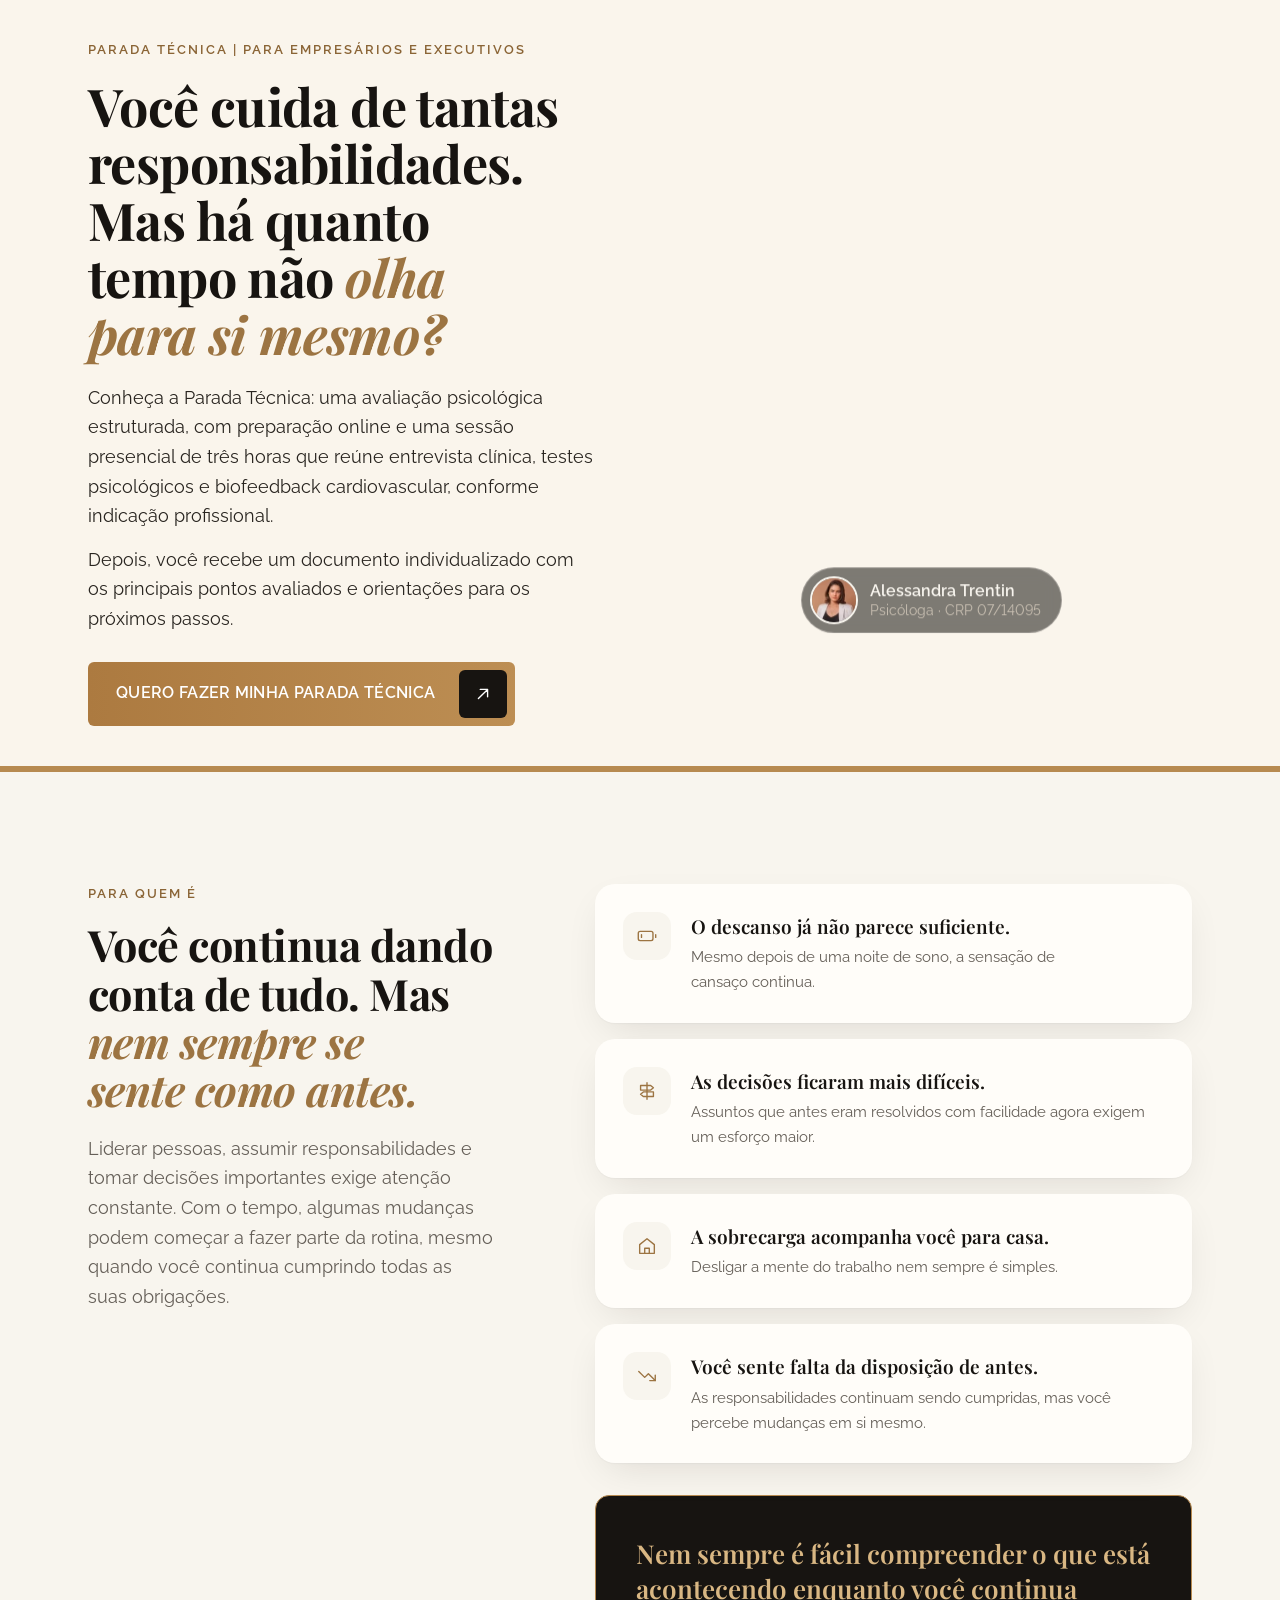
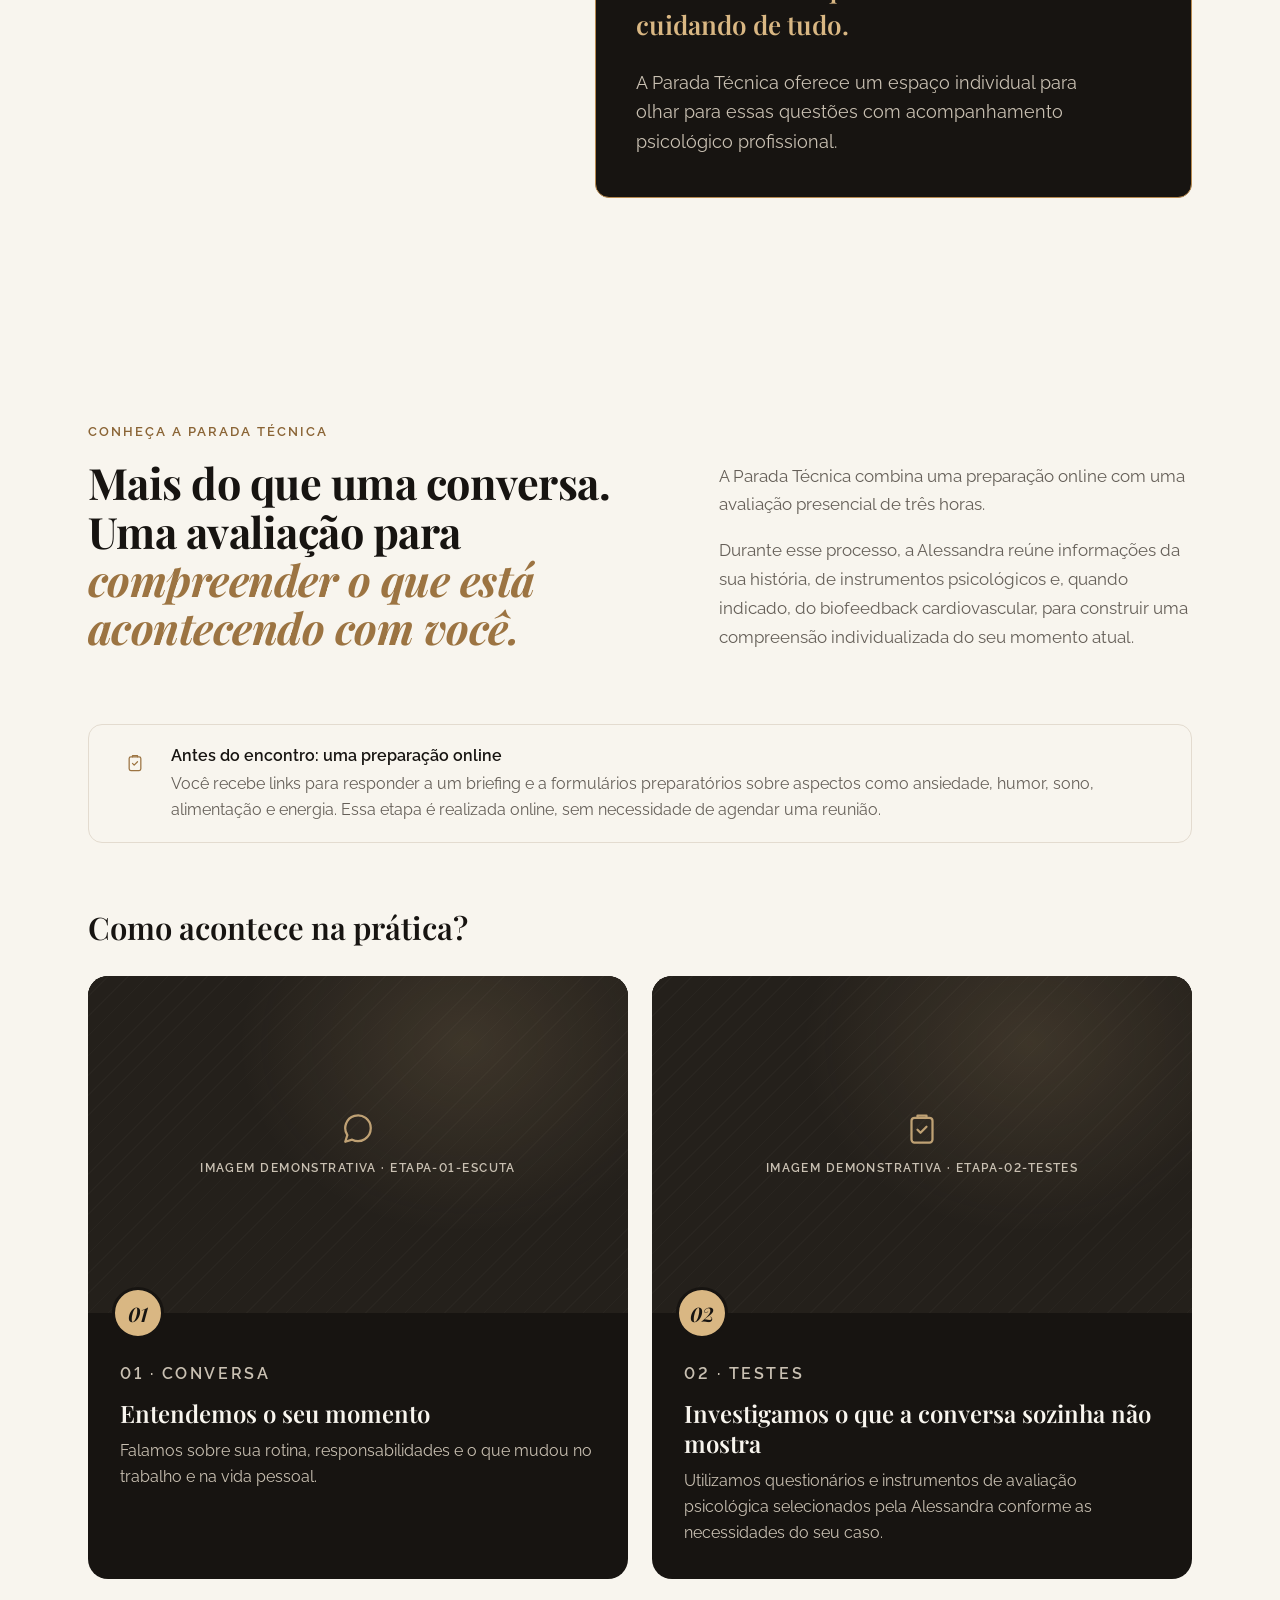
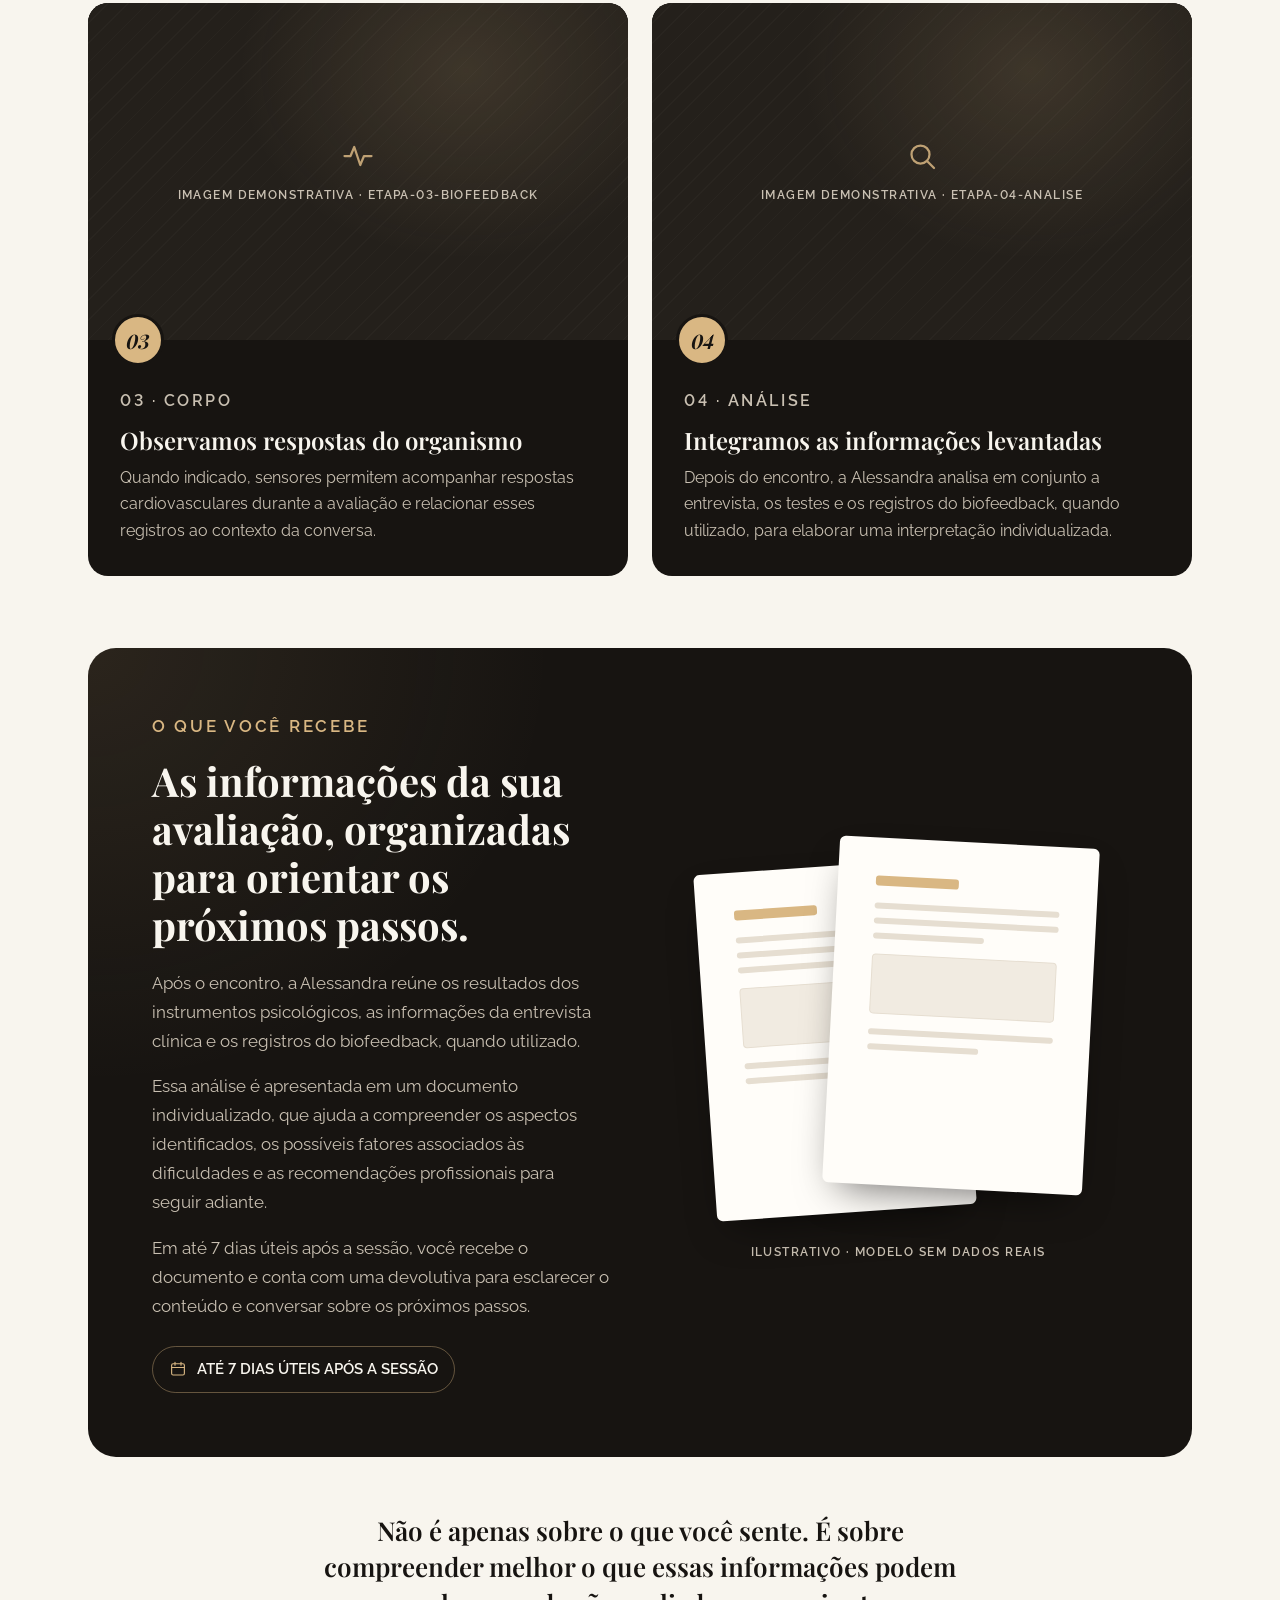
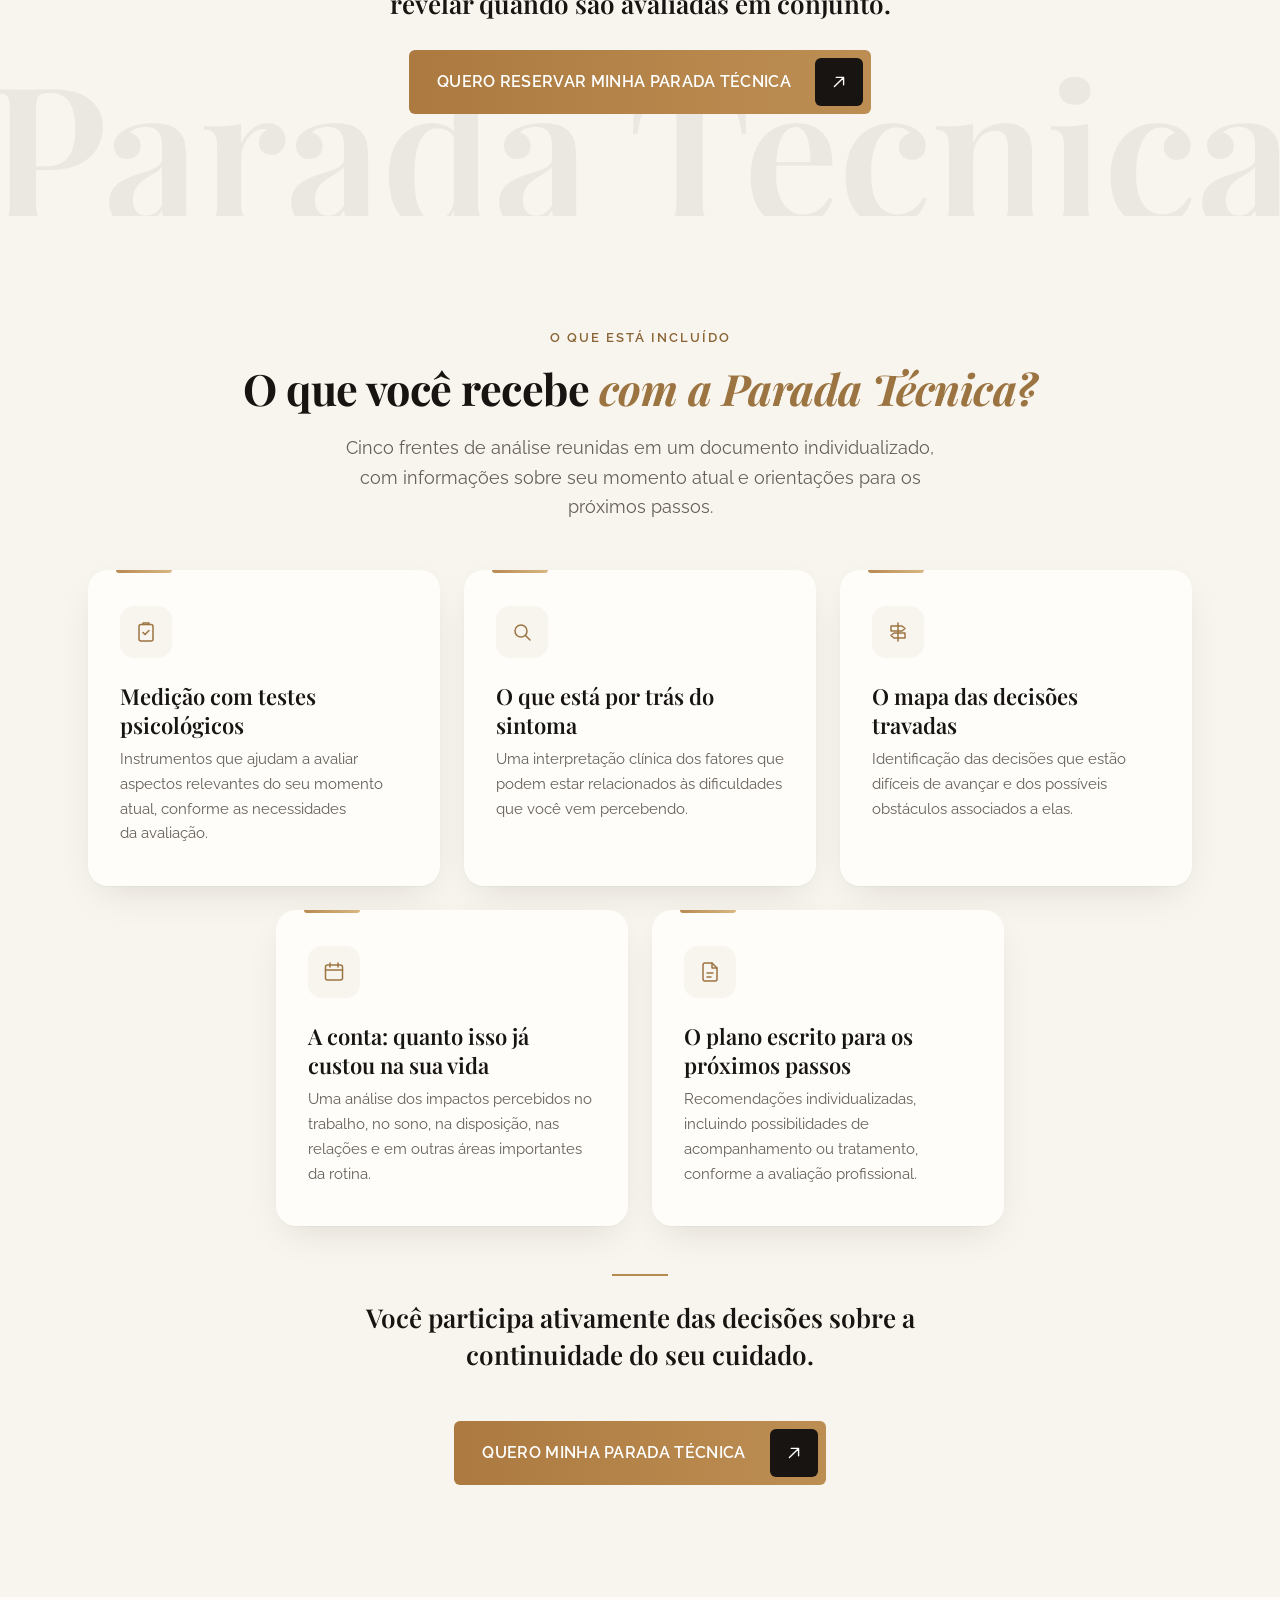
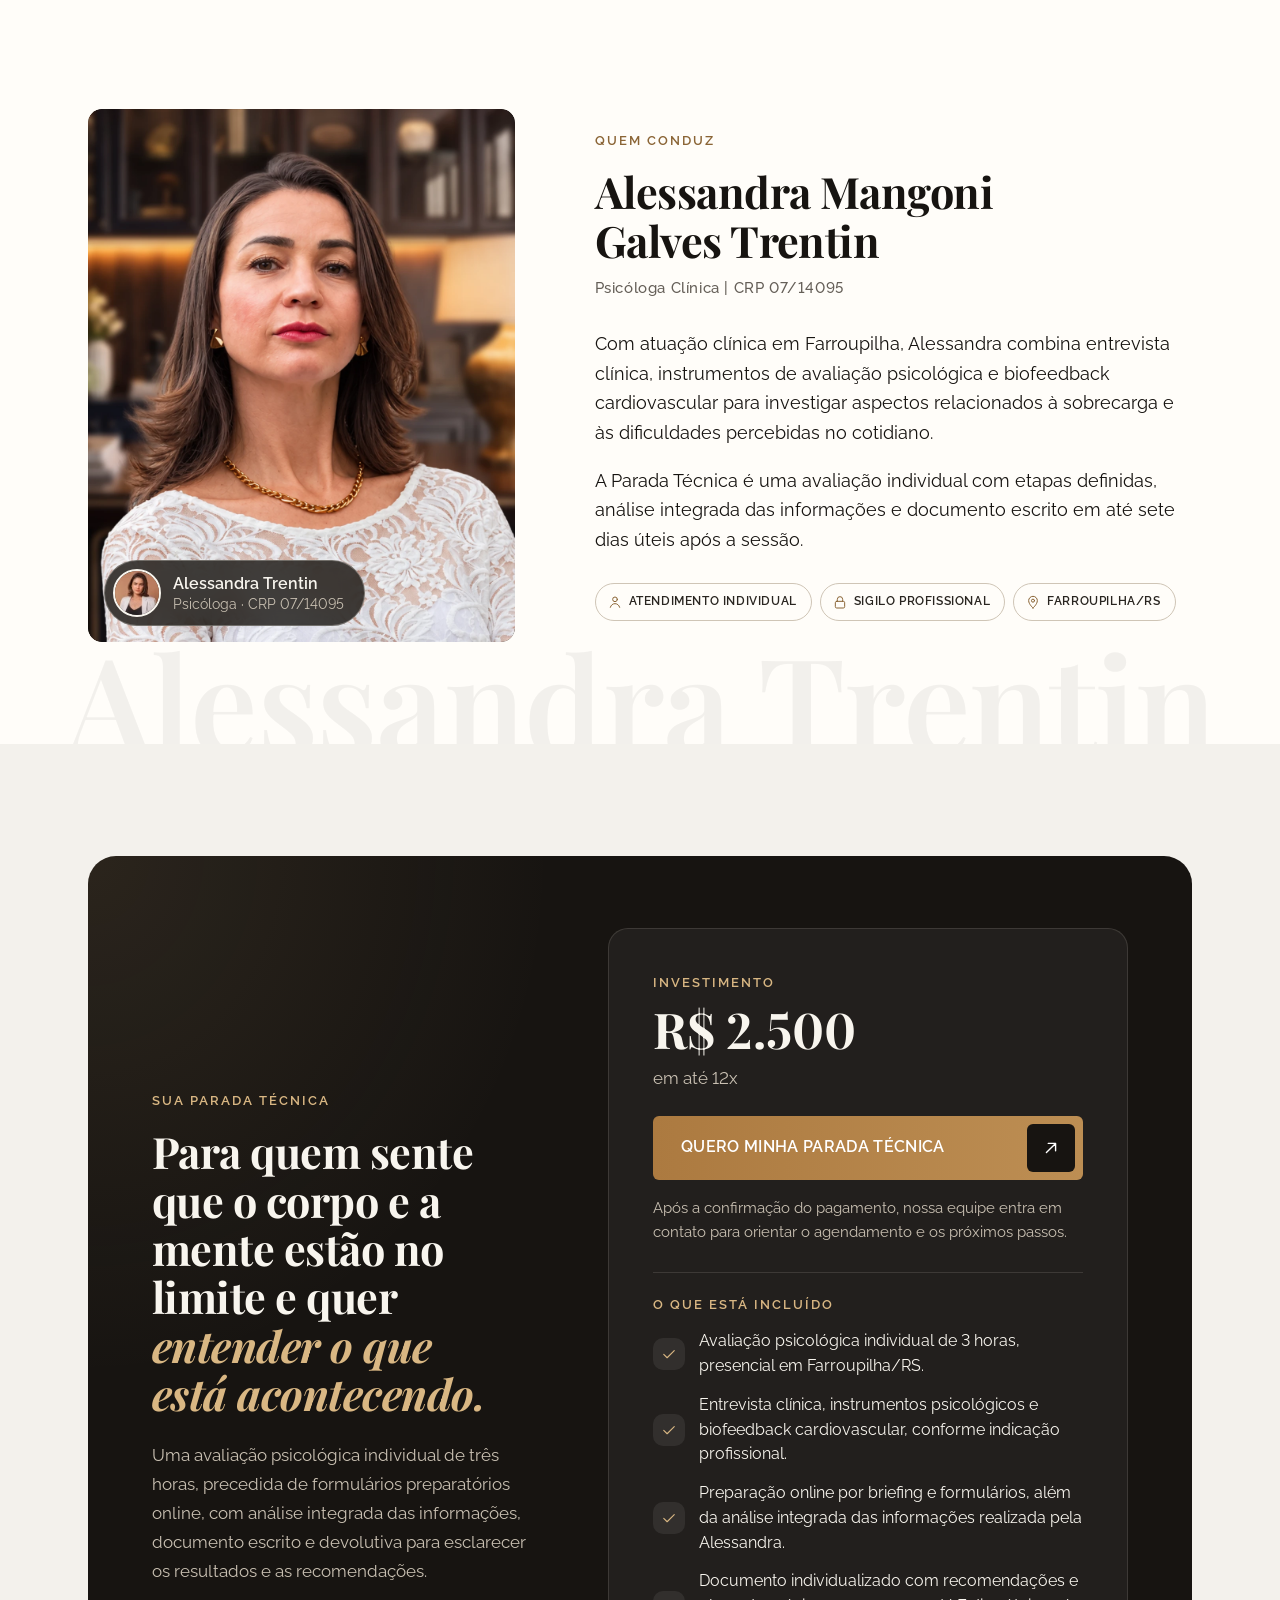
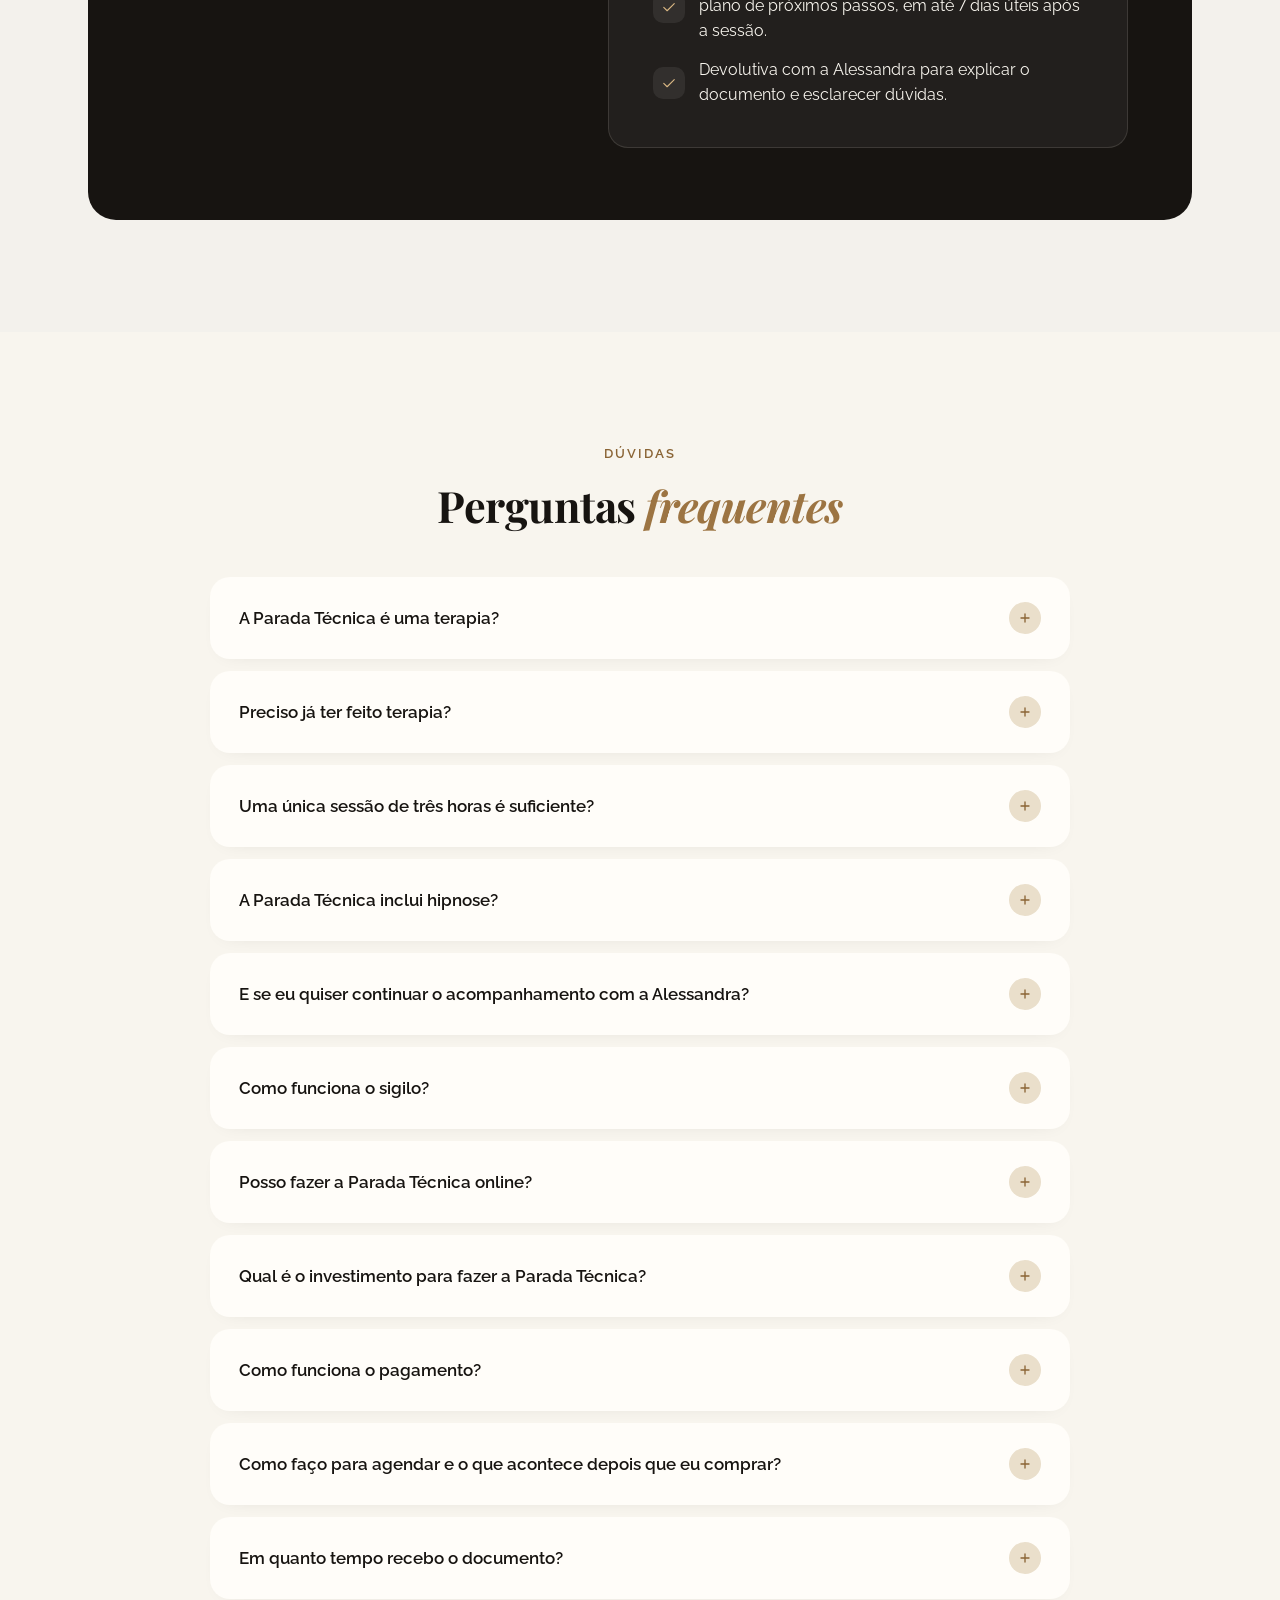
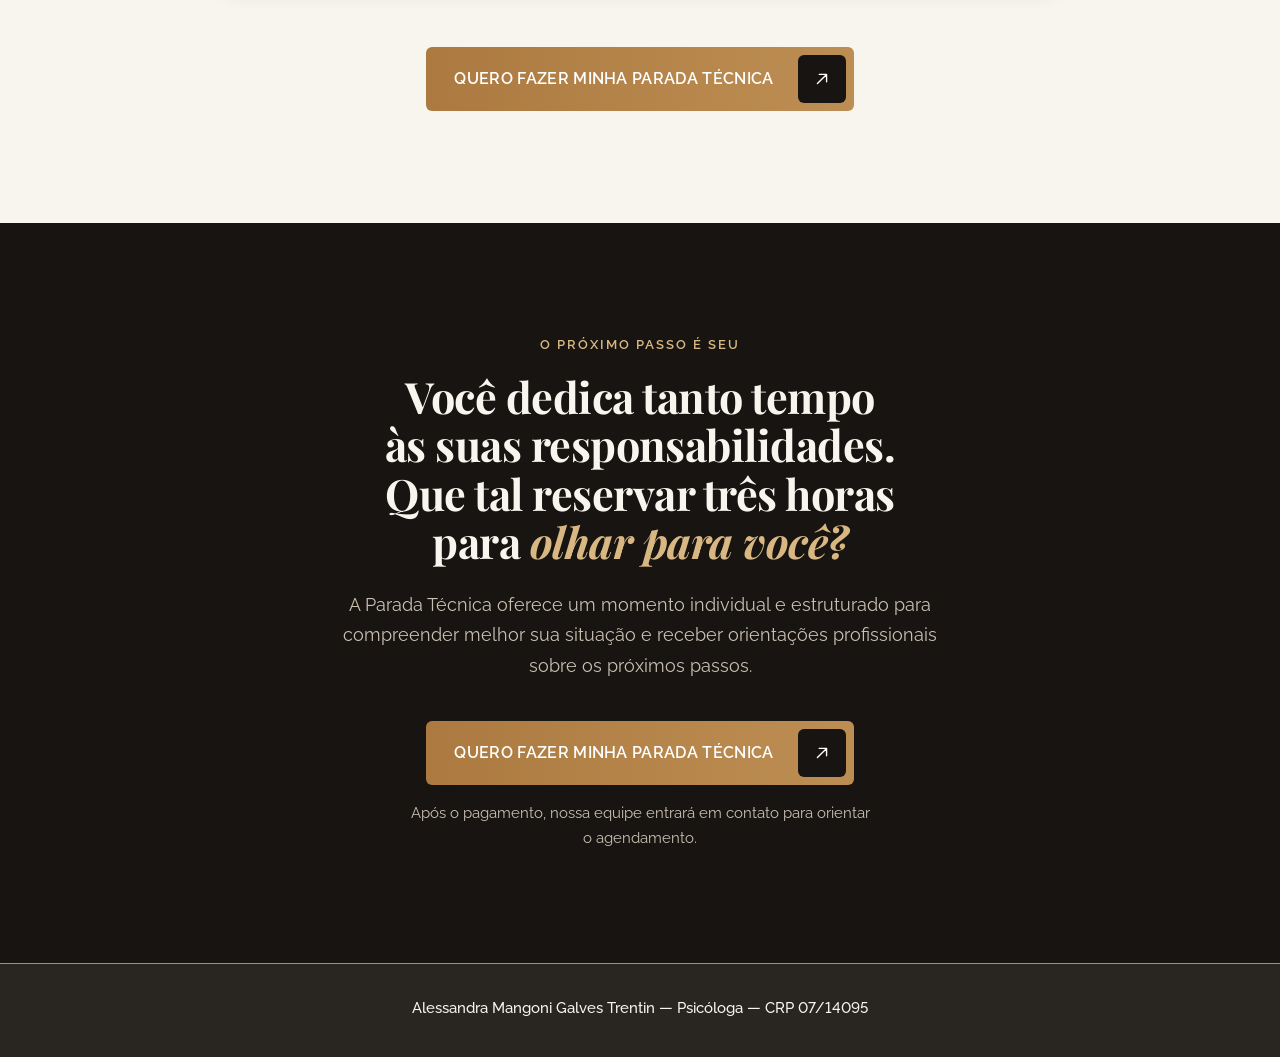
==== commit 0a828100: "Seção prática: 4 cards (sem etapa 05), faixa discreta de preparação online e nova copy do bloco do d" ====
--- a/apresentacao/index.html
+++ b/apresentacao/index.html
@@ -9,7 +9,7 @@
 <link rel="preconnect" href="https://fonts.googleapis.com">
 <link rel="preconnect" href="https://fonts.gstatic.com" crossorigin>
 <link rel="stylesheet" href="https://fonts.googleapis.com/css2?family=Playfair+Display:ital,wght@0,600;0,700;1,600;1,700&family=Raleway:wght@400;500;600;700&display=swap">
-<link rel="stylesheet" href="../assets/styles.css?v=82555f52">
+<link rel="stylesheet" href="../assets/styles.css?v=28ce01ed">
 <link rel="stylesheet" href="../assets/motion.css?v=0e9d5f01">
 </head>
 <body class="version-b">
@@ -89,7 +89,7 @@
       <span class="practice-prep__icon" aria-hidden="true"><svg class="icon" viewBox="0 0 24 24" fill="none" stroke="currentColor" stroke-width="1.5" stroke-linecap="round" stroke-linejoin="round" aria-hidden="true" focusable="false"><rect x="5" y="4.5" width="14" height="16.5" rx="2"/><path d="M9 4.5V3h6v1.5"/><path d="M9 12.5l2 2 4-4"/></svg></span>
       <div>
         <h3 id="preparacao-title">Antes do encontro: uma preparação online</h3>
-        <p>Você recebe links para responder a um briefing e a formulários sobre aspectos como ansiedade, humor, sono, alimentação e energia. Essa etapa é realizada no seu próprio tempo, sem necessidade de agendar uma reunião online.</p>
+        <p>Você recebe links para responder a um briefing e a formulários preparatórios sobre aspectos como ansiedade, humor, sono, alimentação e energia. Essa etapa é realizada online, sem necessidade de agendar uma reunião.</p>
       </div>
     </aside>
 
@@ -151,32 +151,15 @@
           <p>Depois do encontro, a Alessandra analisa em conjunto a entrevista, os testes e os registros do biofeedback, quando utilizado, para elaborar uma interpretação individualizada.</p>
         </div>
       </li>
-<li class="practice-card practice-card--wide">
-        <div class="practice-card__media">
-          <div class="practice-card__placeholder" role="img" aria-label="Espaço reservado para imagem: Alessandra Trentin em devolutiva sobre o documento individualizado" data-placeholder="etapa-05-devolutiva">
-          <svg class="icon" viewBox="0 0 24 24" fill="none" stroke="currentColor" stroke-width="1.5" stroke-linecap="round" stroke-linejoin="round" aria-hidden="true" focusable="false"><path d="M14 3H7a2 2 0 0 0-2 2v14a2 2 0 0 0 2 2h10a2 2 0 0 0 2-2V8z"/><path d="M14 3v5h5"/><path d="M9 13h6M9 17h4"/></svg>
-          <span>Imagem demonstrativa · etapa-05-devolutiva</span>
-        </div>
-          <span class="practice-card__n" aria-hidden="true">05</span>
-        </div>
-        <div class="practice-card__body">
-          <p class="practice-card__label">05 · DEVOLUTIVA</p>
-          <h4>Você recebe um documento completo e orientações para seguir</h4>
-          <p>Em até sete dias úteis após a sessão, você recebe um documento individualizado que reúne as informações da avaliação, os aspectos que podem estar relacionados às dificuldades identificadas e recomendações para os próximos passos.</p>
-<p>Quando utilizado, o biofeedback também pode contribuir com registros contextualizados sobre as respostas do organismo durante a conversa.</p>
-<p>Uma devolutiva com a Alessandra permite esclarecer o conteúdo e conversar sobre as recomendações.</p>
-        </div>
-      </li>
     </ol>
 
     <div class="practice-doc theme-dark">
       <div class="practice-doc__text">
         <p class="eyebrow">O QUE VOCÊ RECEBE</p>
         <h3>As informações da sua avaliação, organizadas para orientar os próximos passos.</h3>
-        <p>Em até sete dias úteis após a sessão, você recebe um documento individualizado que reúne a interpretação dos instrumentos psicológicos, as informações da entrevista clínica e, quando utilizado, os registros do biofeedback cardiovascular.</p>
-<p>A Alessandra analisa esses dados em conjunto, considerando também os momentos da conversa em que determinadas respostas fisiológicas foram observadas.</p>
-<p>O documento apresenta os principais aspectos identificados, possíveis relações com as dificuldades relatadas e recomendações profissionais para os próximos passos.</p>
-<p>Você também recebe uma devolutiva para compreender o conteúdo e esclarecer dúvidas.</p>
+        <p>Após o encontro, a Alessandra reúne os resultados dos instrumentos psicológicos, as informações da entrevista clínica e os registros do biofeedback, quando utilizado.</p>
+<p>Essa análise é apresentada em um documento individualizado, que ajuda a compreender os aspectos identificados, os possíveis fatores associados às dificuldades e as recomendações profissionais para seguir adiante.</p>
+<p>Em até 7 dias úteis após a sessão, você recebe o documento e conta com uma devolutiva para esclarecer o conteúdo e conversar sobre os próximos passos.</p>
         <p class="practice-doc__deadline"><svg class="icon" viewBox="0 0 24 24" fill="none" stroke="currentColor" stroke-width="1.5" stroke-linecap="round" stroke-linejoin="round" aria-hidden="true" focusable="false"><rect x="3.5" y="5" width="17" height="15" rx="2"/><path d="M3.5 10h17M8 3v4M16 3v4"/></svg><span>ATÉ 7 DIAS ÚTEIS APÓS A SESSÃO</span></p>
       </div>
       <figure class="practice-doc__visual">
--- a/assets/styles.css
+++ b/assets/styles.css
@@ -599,16 +599,15 @@
   .practice__intro { grid-template-columns: 6fr 5fr; gap: 64px; align-items: end; margin-bottom: 72px; }
 }
 .practice-prep {
-  display: grid; grid-template-columns: 48px 1fr; gap: 18px; align-items: start;
-  padding: 24px 22px; margin-bottom: 56px; border-radius: 20px;
-  background: var(--warm-white); box-shadow: 0 1px 2px rgba(23, 20, 17, 0.04), 0 14px 40px -12px rgba(23, 20, 17, 0.12);
-}
-.practice-prep__icon { display: grid; place-items: center; width: 48px; height: 48px; border-radius: 14px; background: var(--cream); color: var(--gold-display); }
-.practice-prep__icon .icon { width: 22px; height: 22px; }
-.practice-prep h3 { font-family: var(--font-serif); font-weight: 600; font-size: 1.375rem; line-height: 1.3; margin-bottom: 8px; }
-.practice-prep p { margin: 0; max-width: none; color: var(--text-2); font-size: 1rem; line-height: 1.65; }
-@media (min-width: 1024px) { .practice-prep { padding: 32px 36px; gap: 24px; margin-bottom: 72px; } }
-@media (max-width: 599px) { .practice-prep { grid-template-columns: 1fr; } }
+  display: grid; grid-template-columns: 36px 1fr; gap: 14px; align-items: start;
+  padding: 18px 20px; margin-bottom: 48px; border-radius: var(--radius-card-lg);
+  border: 1px solid var(--border);
+}
+.practice-prep__icon { display: grid; place-items: center; width: 36px; height: 36px; border-radius: 10px; color: var(--gold-display); }
+.practice-prep__icon .icon { width: 20px; height: 20px; }
+.practice-prep h3 { font-family: var(--font-sans); font-weight: 600; font-size: 1rem; line-height: 1.4; margin-bottom: 4px; }
+.practice-prep p { margin: 0; max-width: none; color: var(--text-2); font-size: 1rem; line-height: 1.6; }
+@media (min-width: 1024px) { .practice-prep { padding: 20px 28px; gap: 18px; margin-bottom: 64px; } }
 .practice__subtitle {
   font-family: var(--font-serif); font-weight: 600; font-size: clamp(1.5rem, 1.3rem + 0.8vw, 2rem);
   margin-bottom: 28px;
@@ -643,14 +642,6 @@
 .practice-card h4 { margin: 0; font-family: var(--font-serif); font-weight: 600; font-size: 1.5rem; line-height: 1.25; color: var(--cream); }
 .practice-card p { margin: 0; color: var(--on-dark-muted); font-size: 1rem; line-height: 1.65; }
 @media (min-width: 1024px) { .practice-card__body { padding: 48px 32px 32px; } }
-/* Etapa 05 (devolutiva): ocupa as duas colunas, com imagem ao lado do texto mais longo. */
-@media (min-width: 768px) { .practice-card--wide { grid-column: 1 / -1; } }
-@media (min-width: 1024px) {
-  .practice-card--wide { display: grid; grid-template-columns: 1fr 1fr; }
-  .practice-card--wide .practice-card__media { aspect-ratio: auto; min-height: 100%; }
-  .practice-card--wide .practice-card__n { bottom: auto; top: 24px; }
-  .practice-card--wide .practice-card__body { padding: 40px 40px 36px; align-content: center; }
-}
 
 /* Documento individualizado: bloco maior, em painel escuro. */
 .practice-doc {
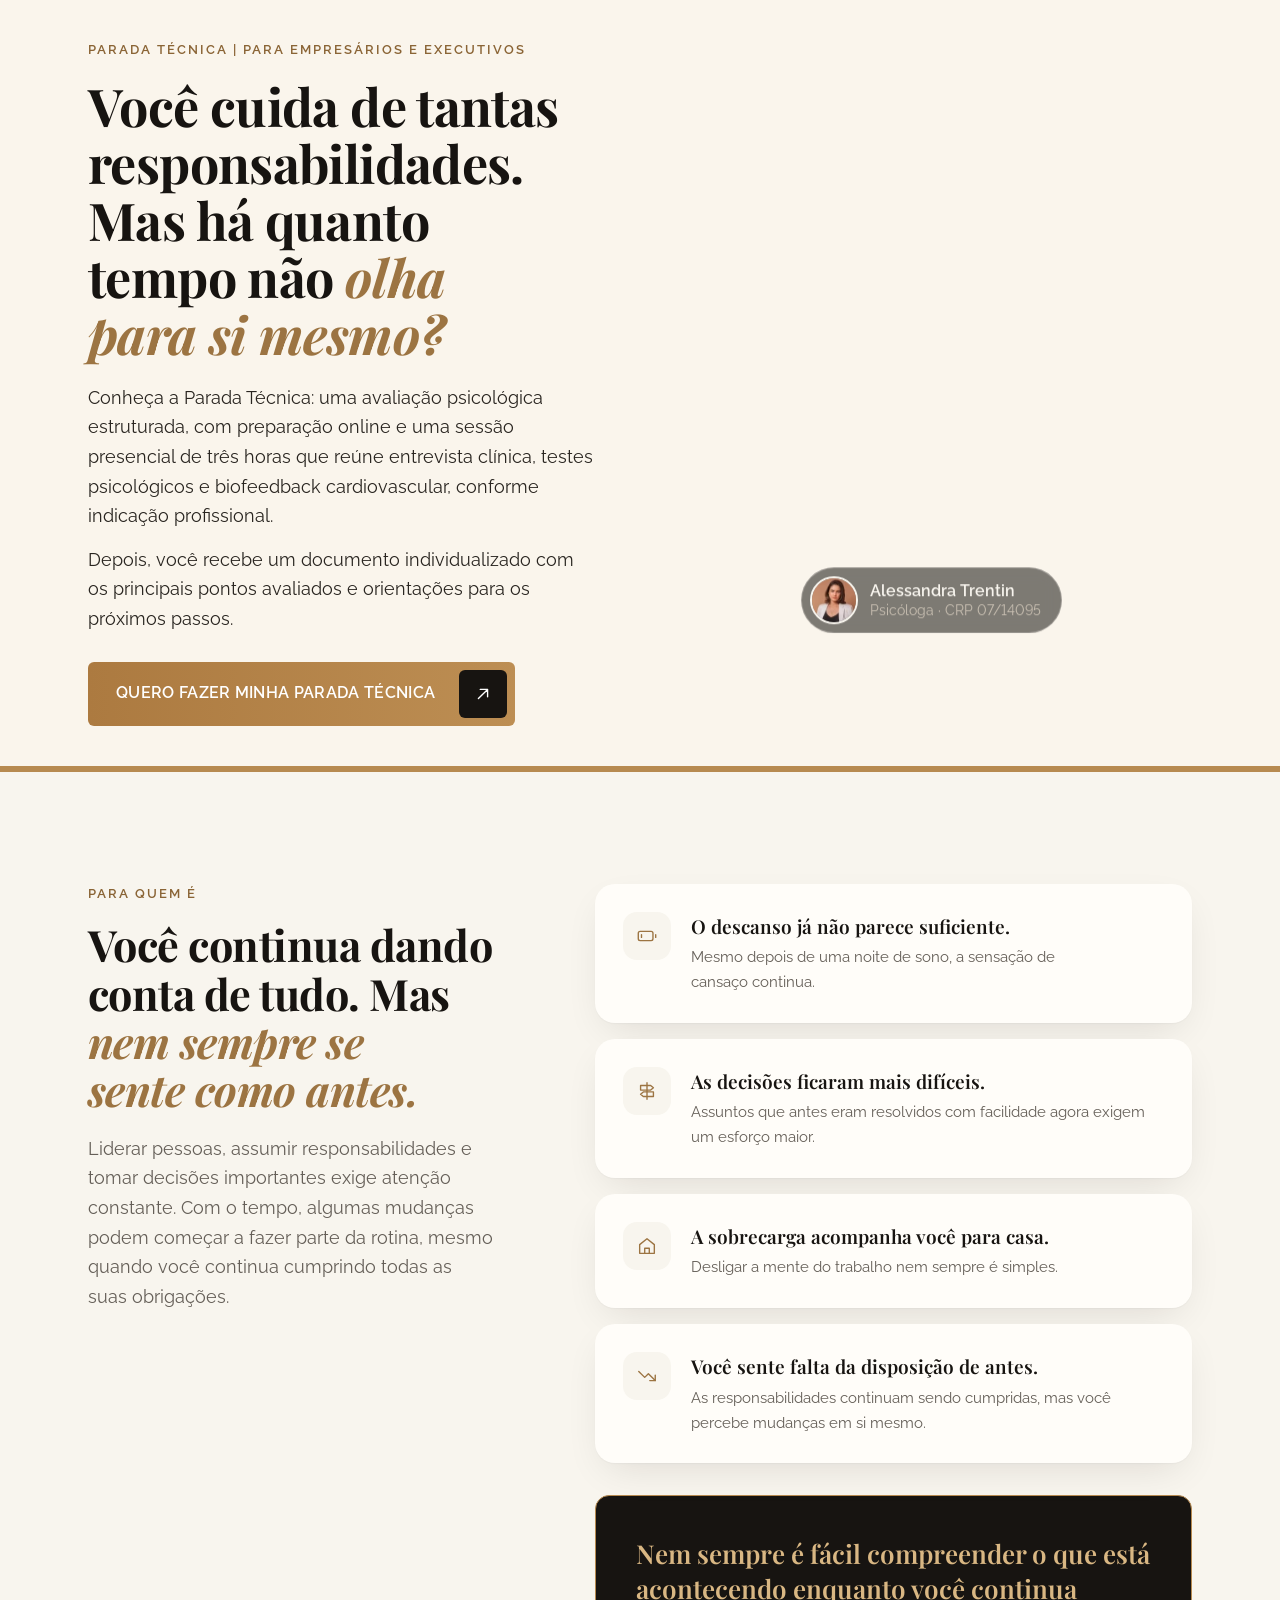
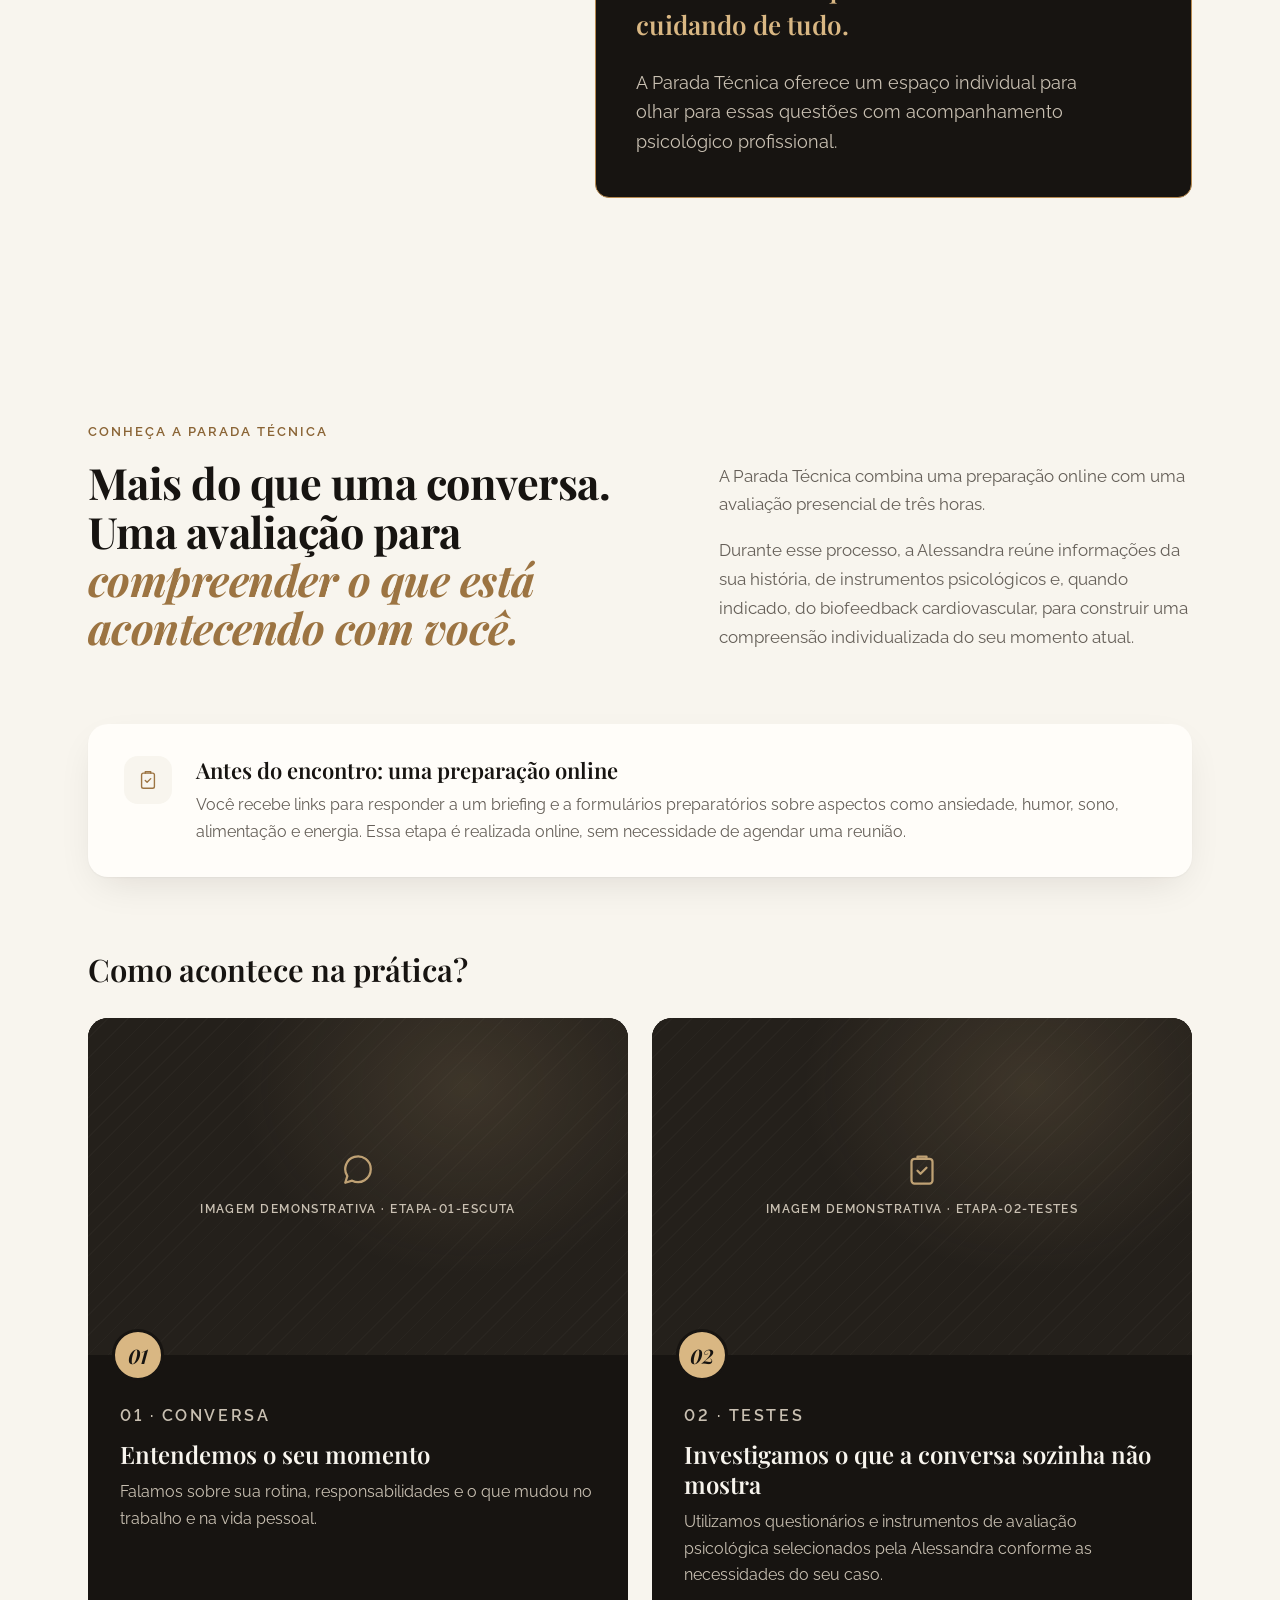
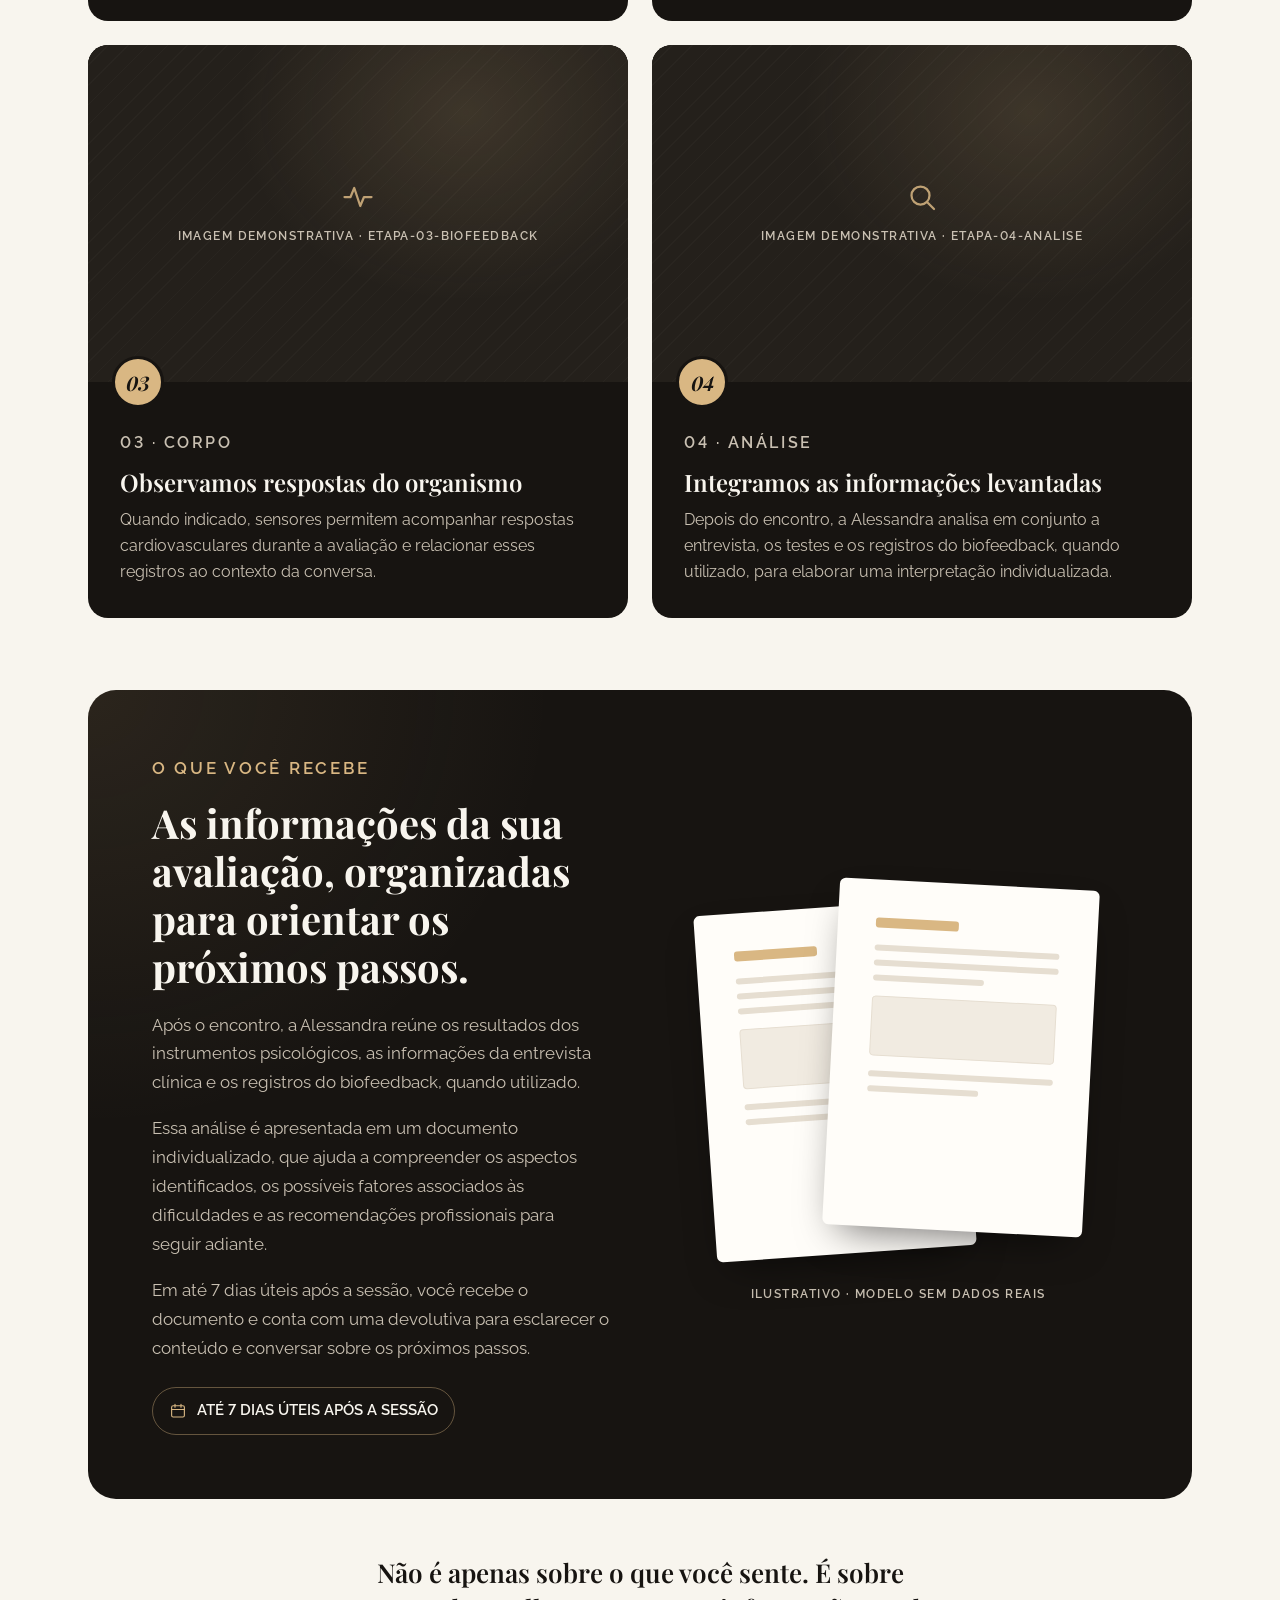
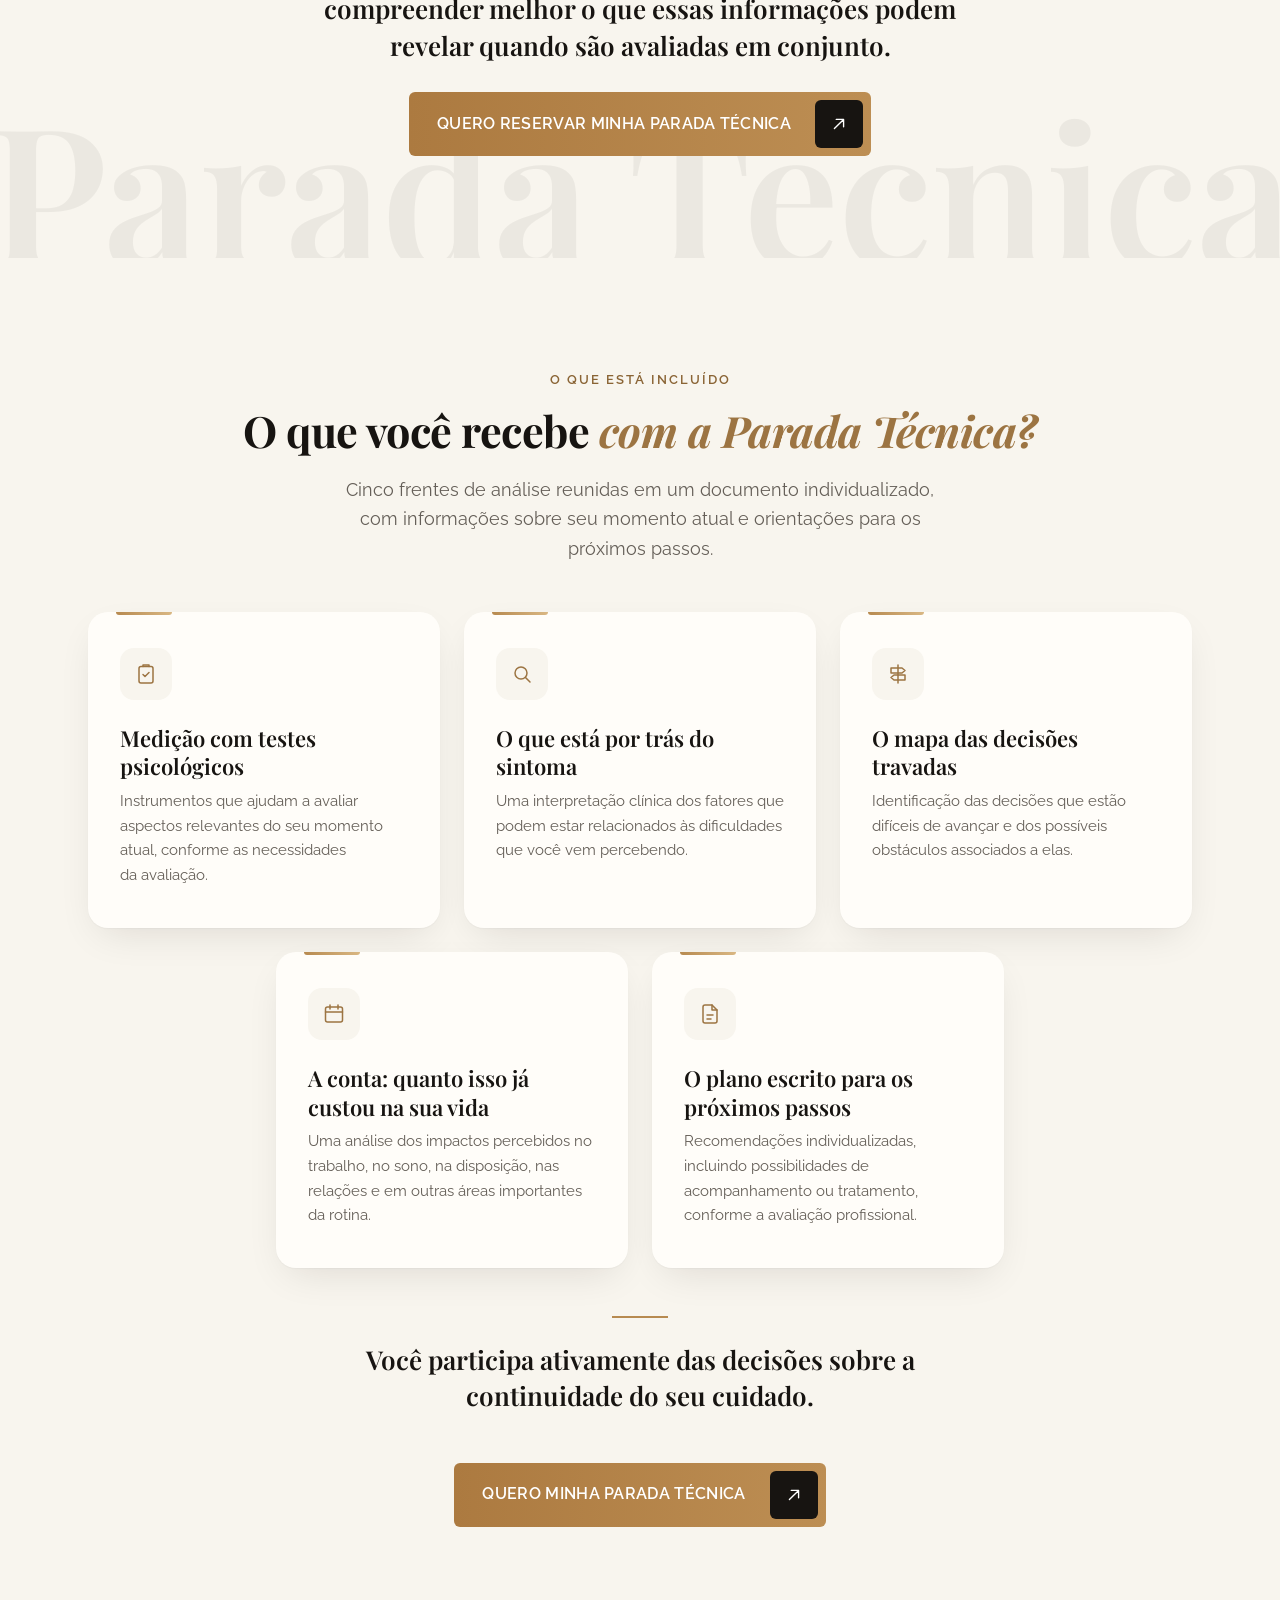
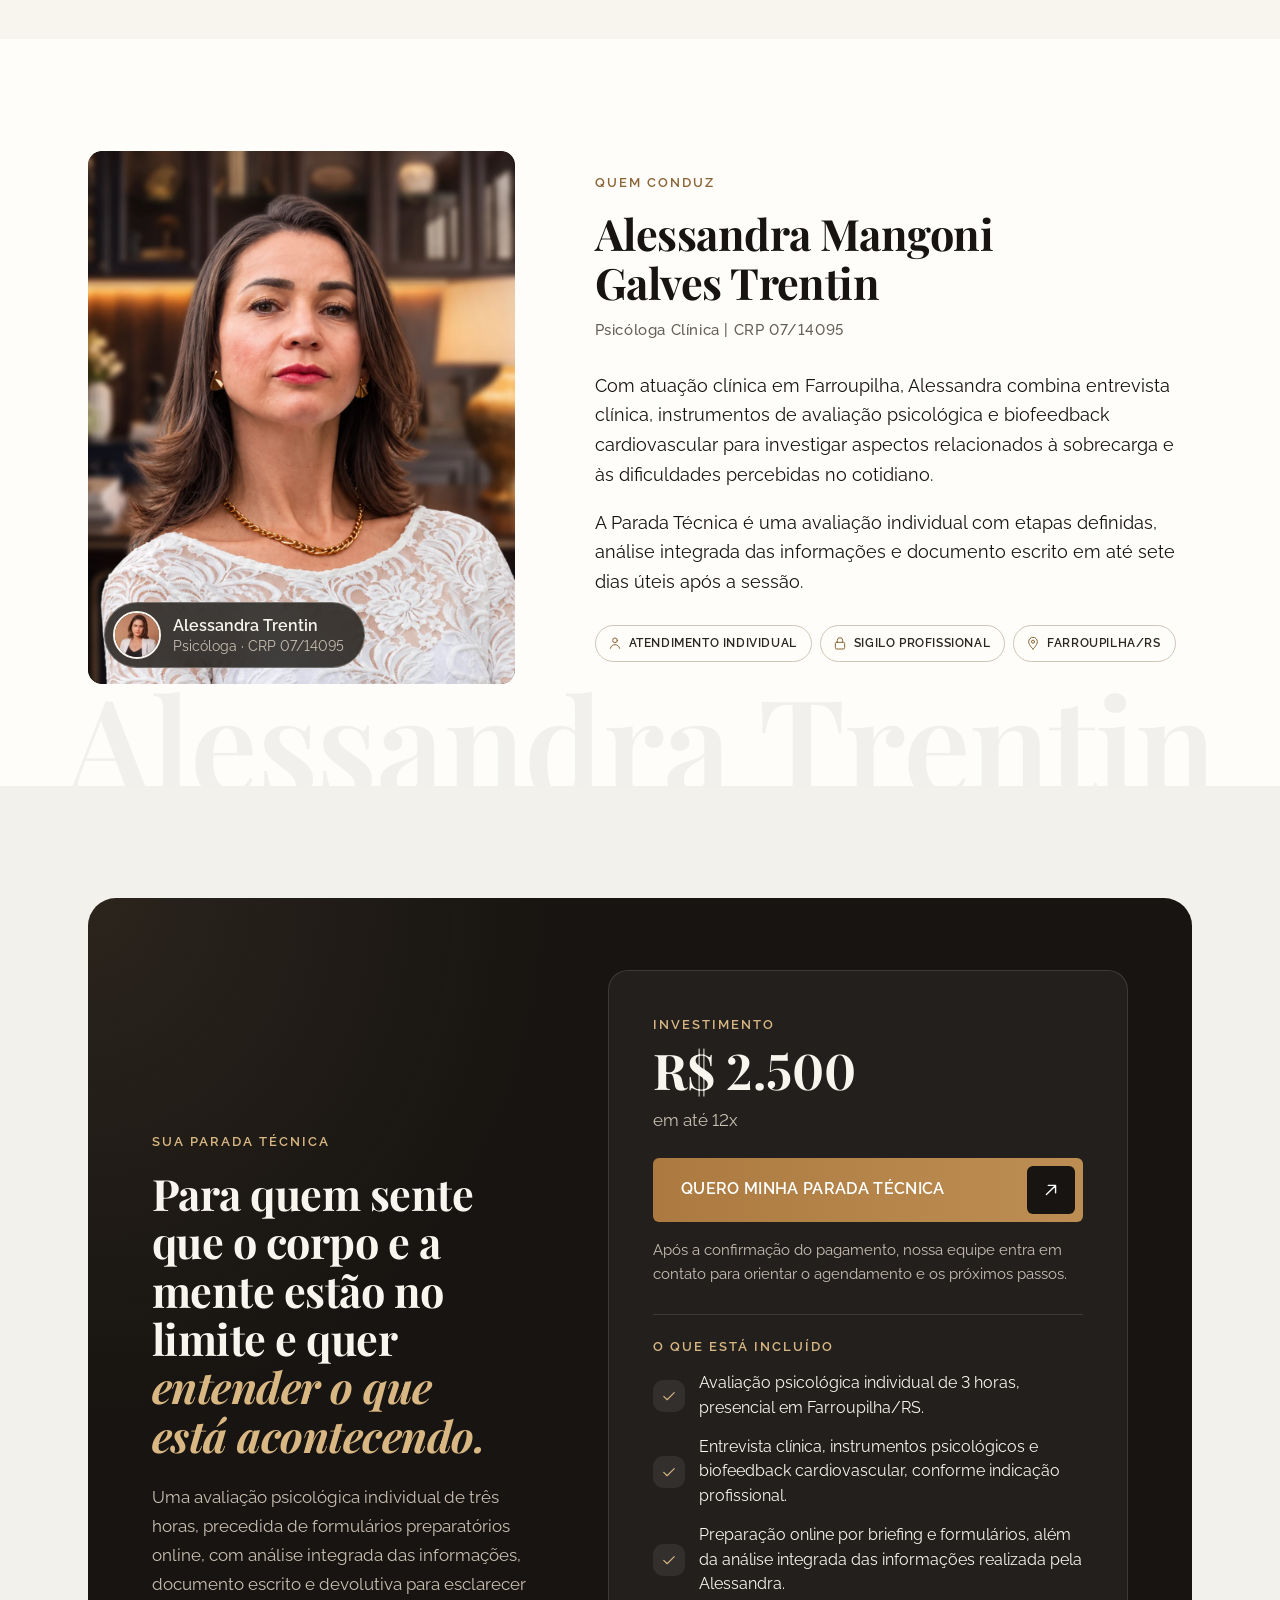
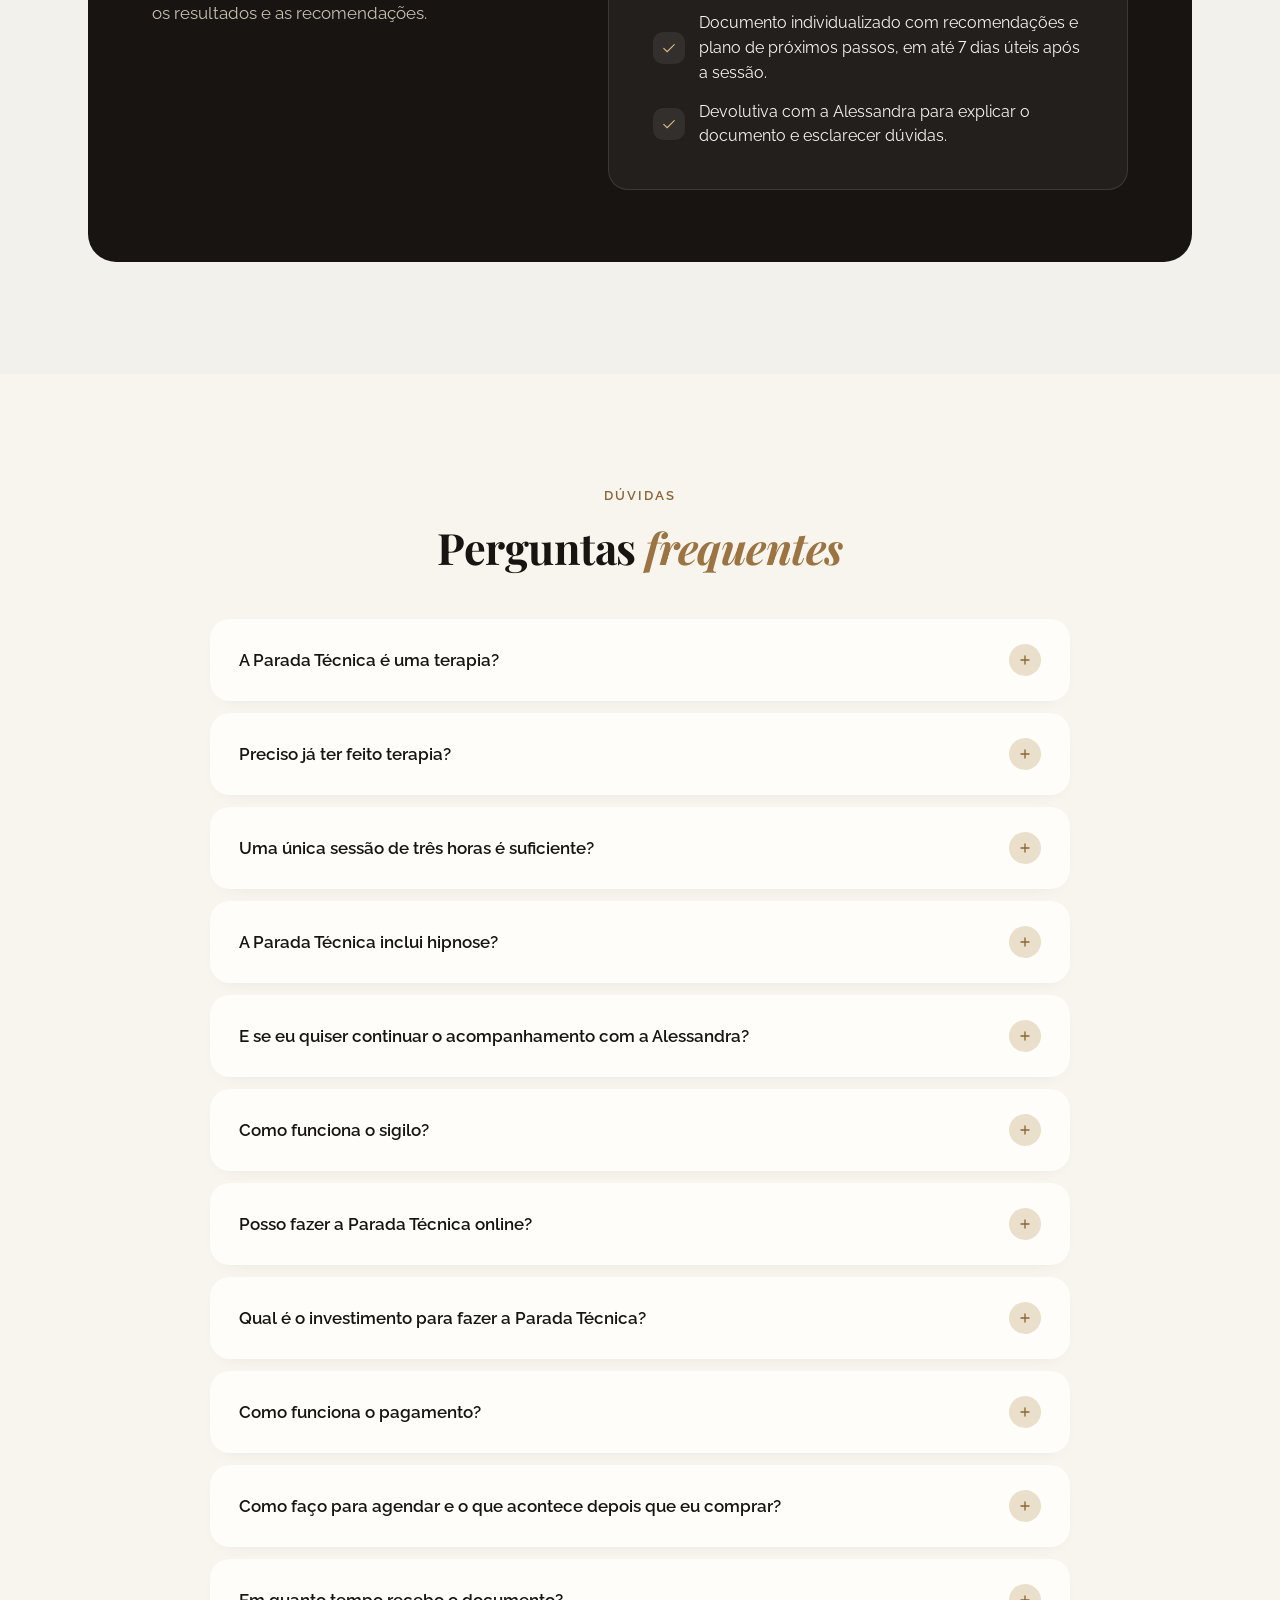
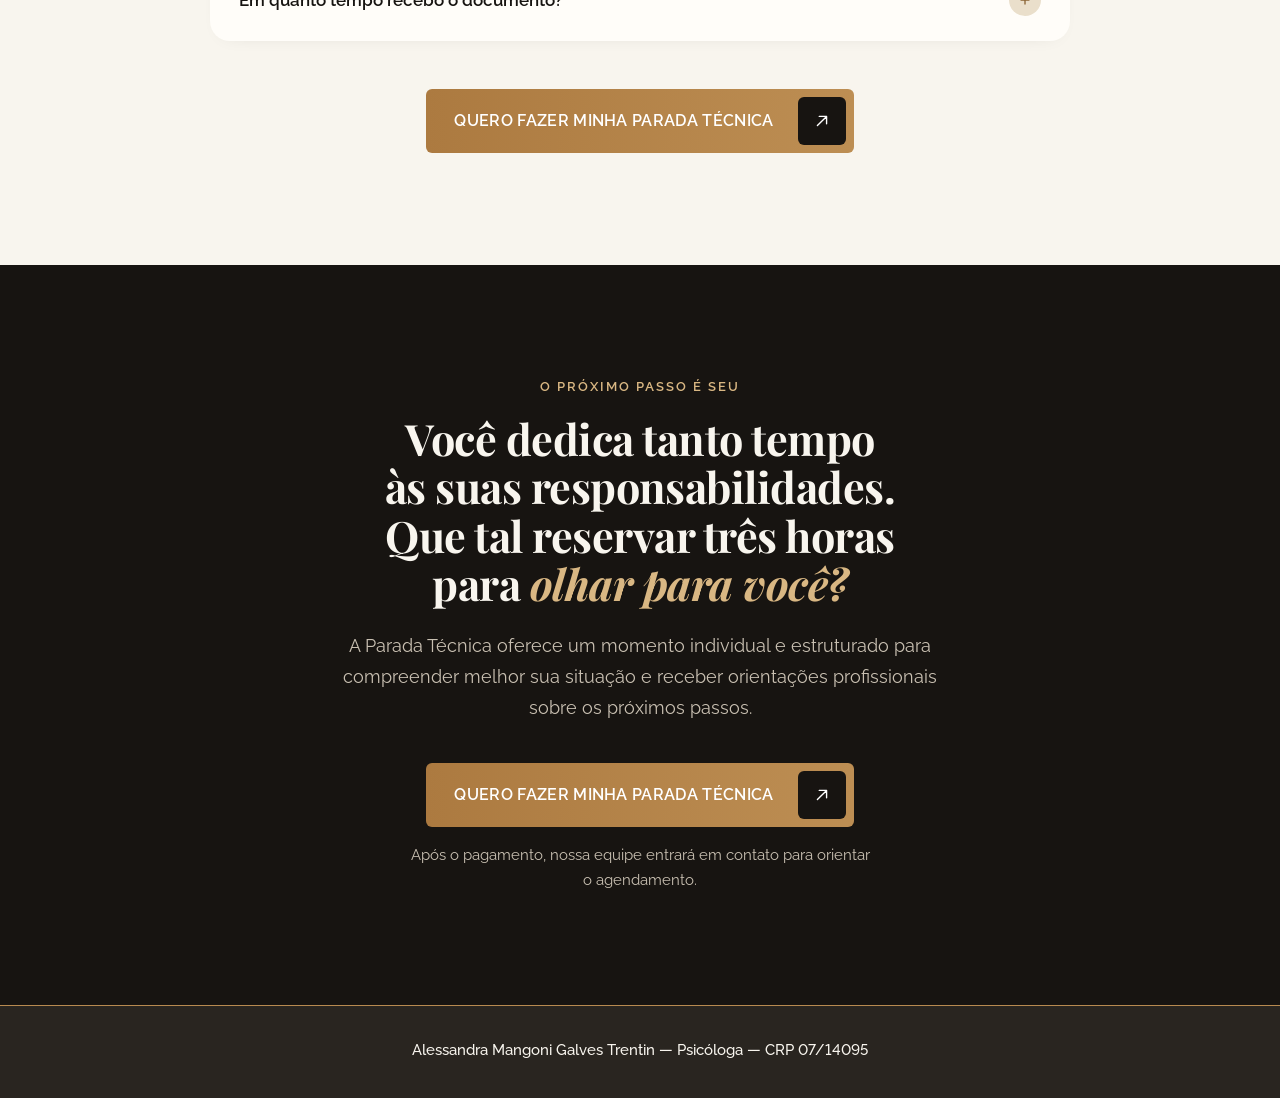
==== commit ef45811e: "Preparação online de volta ao card preenchido Co-Authored-By: Claude Opus 5.5 <noreply@anthropic.com" ====
--- a/apresentacao/index.html
+++ b/apresentacao/index.html
@@ -9,7 +9,7 @@
 <link rel="preconnect" href="https://fonts.googleapis.com">
 <link rel="preconnect" href="https://fonts.gstatic.com" crossorigin>
 <link rel="stylesheet" href="https://fonts.googleapis.com/css2?family=Playfair+Display:ital,wght@0,600;0,700;1,600;1,700&family=Raleway:wght@400;500;600;700&display=swap">
-<link rel="stylesheet" href="../assets/styles.css?v=28ce01ed">
+<link rel="stylesheet" href="../assets/styles.css?v=50705654">
 <link rel="stylesheet" href="../assets/motion.css?v=0e9d5f01">
 </head>
 <body class="version-b">
--- a/assets/styles.css
+++ b/assets/styles.css
@@ -599,15 +599,16 @@
   .practice__intro { grid-template-columns: 6fr 5fr; gap: 64px; align-items: end; margin-bottom: 72px; }
 }
 .practice-prep {
-  display: grid; grid-template-columns: 36px 1fr; gap: 14px; align-items: start;
-  padding: 18px 20px; margin-bottom: 48px; border-radius: var(--radius-card-lg);
-  border: 1px solid var(--border);
-}
-.practice-prep__icon { display: grid; place-items: center; width: 36px; height: 36px; border-radius: 10px; color: var(--gold-display); }
-.practice-prep__icon .icon { width: 20px; height: 20px; }
-.practice-prep h3 { font-family: var(--font-sans); font-weight: 600; font-size: 1rem; line-height: 1.4; margin-bottom: 4px; }
-.practice-prep p { margin: 0; max-width: none; color: var(--text-2); font-size: 1rem; line-height: 1.6; }
-@media (min-width: 1024px) { .practice-prep { padding: 20px 28px; gap: 18px; margin-bottom: 64px; } }
+  display: grid; grid-template-columns: 48px 1fr; gap: 18px; align-items: start;
+  padding: 24px 22px; margin-bottom: 56px; border-radius: 20px;
+  background: var(--warm-white); box-shadow: 0 1px 2px rgba(23, 20, 17, 0.04), 0 14px 40px -12px rgba(23, 20, 17, 0.12);
+}
+.practice-prep__icon { display: grid; place-items: center; width: 48px; height: 48px; border-radius: 14px; background: var(--cream); color: var(--gold-display); }
+.practice-prep__icon .icon { width: 22px; height: 22px; }
+.practice-prep h3 { font-family: var(--font-serif); font-weight: 600; font-size: 1.375rem; line-height: 1.3; margin-bottom: 8px; }
+.practice-prep p { margin: 0; max-width: none; color: var(--text-2); font-size: 1rem; line-height: 1.65; }
+@media (min-width: 1024px) { .practice-prep { padding: 32px 36px; gap: 24px; margin-bottom: 72px; } }
+@media (max-width: 599px) { .practice-prep { grid-template-columns: 1fr; } }
 .practice__subtitle {
   font-family: var(--font-serif); font-weight: 600; font-size: clamp(1.5rem, 1.3rem + 0.8vw, 2rem);
   margin-bottom: 28px;
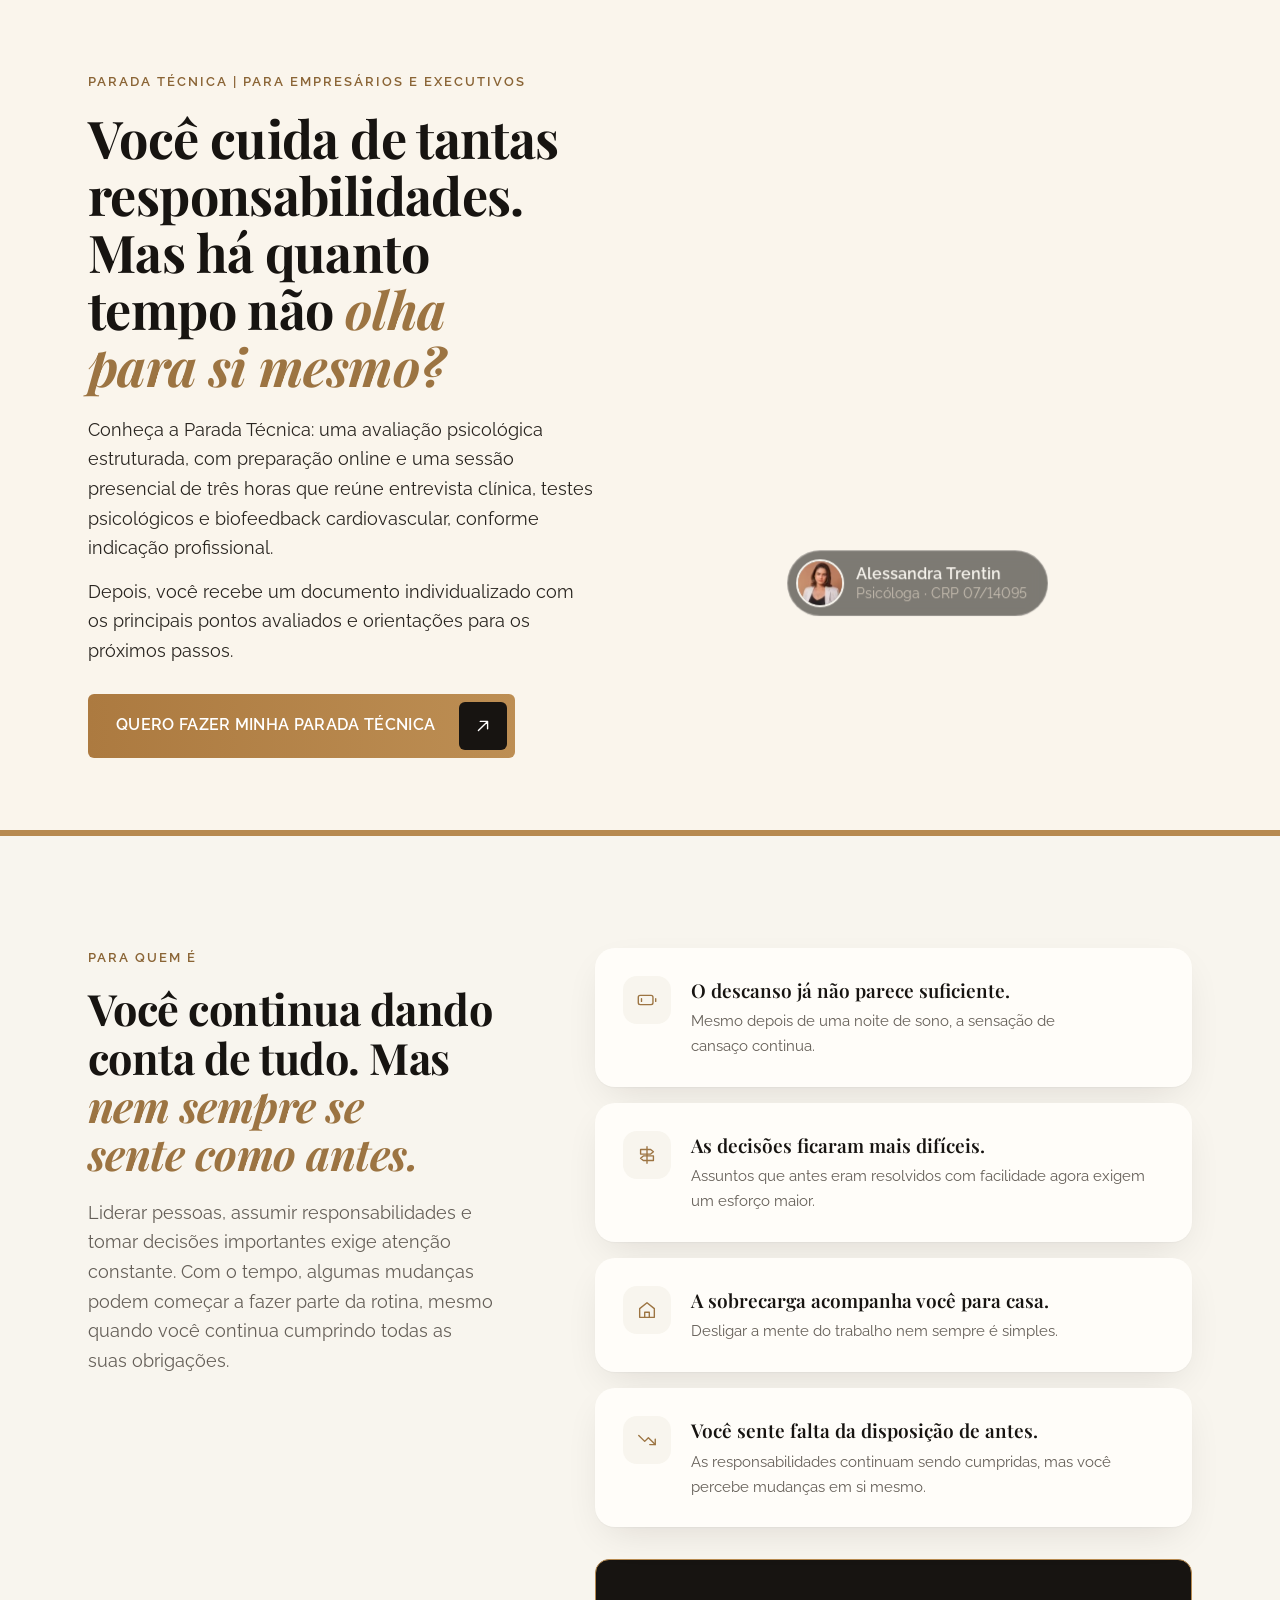
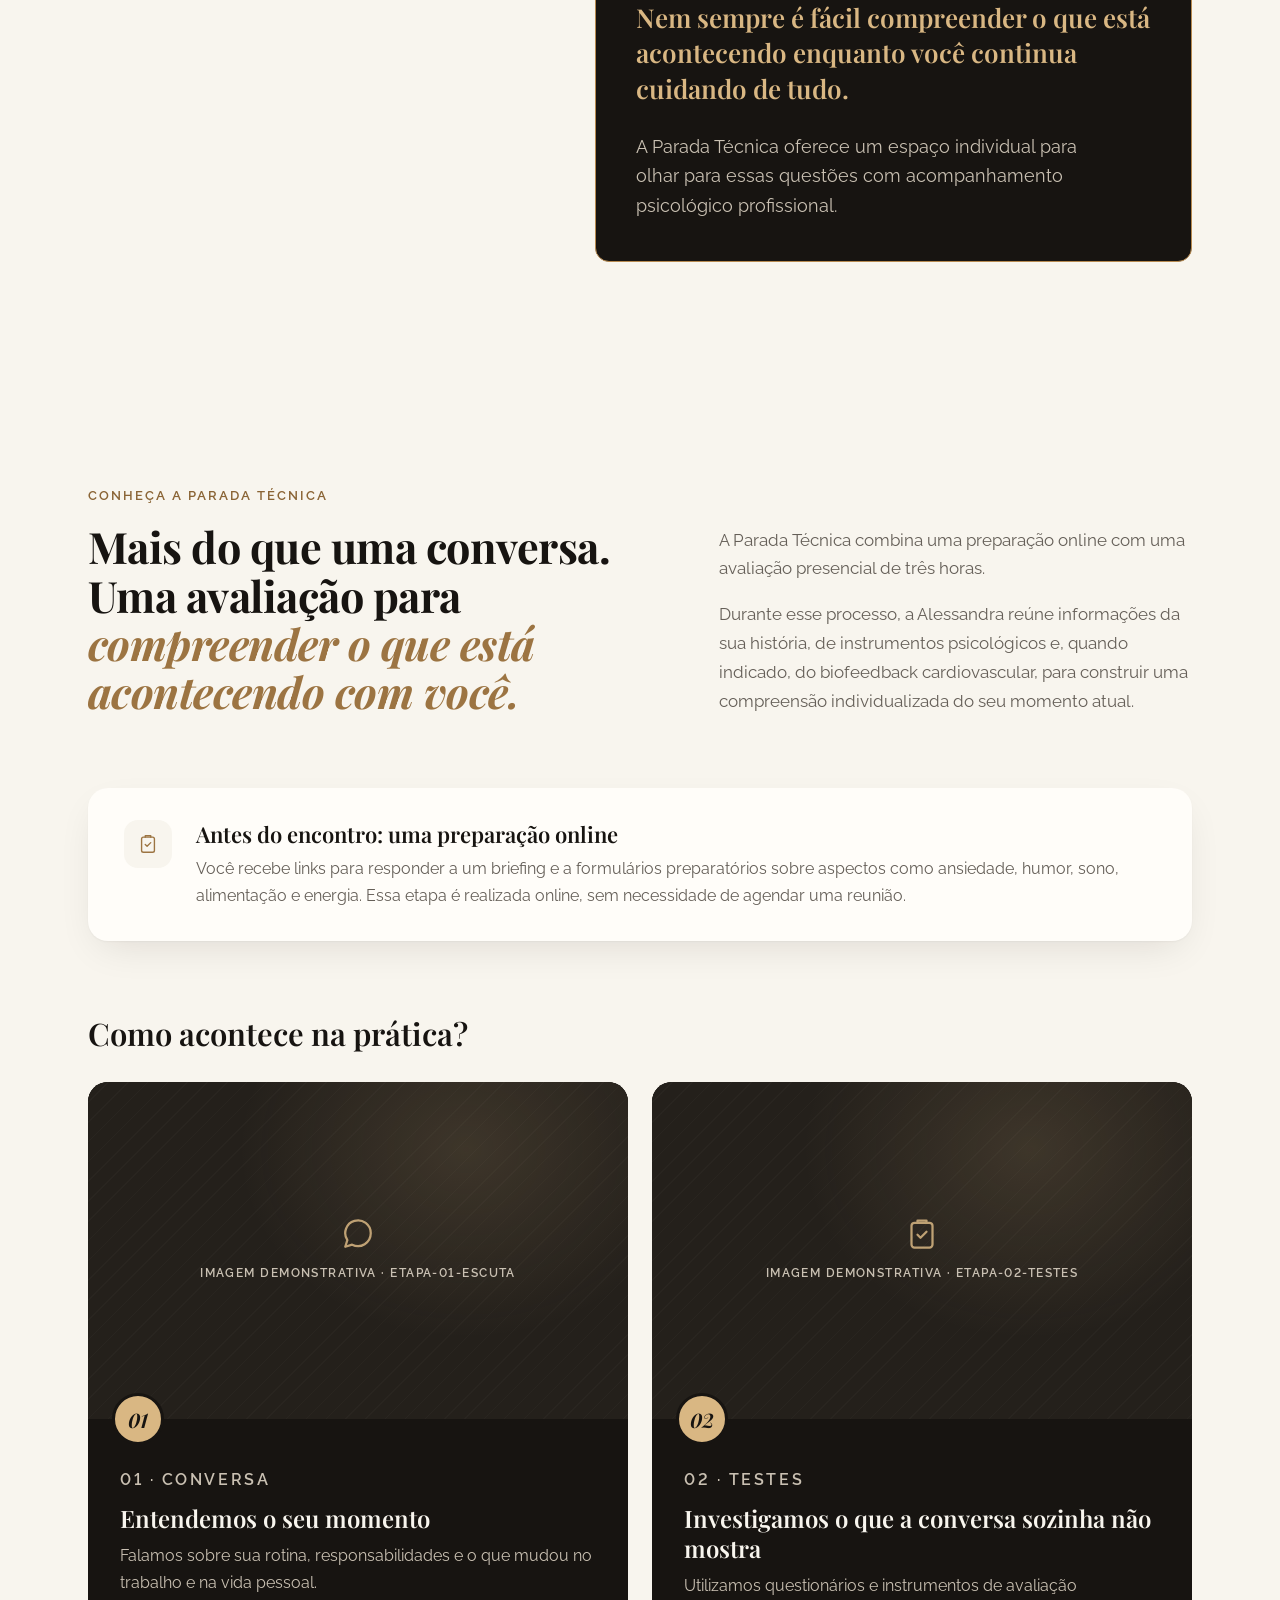
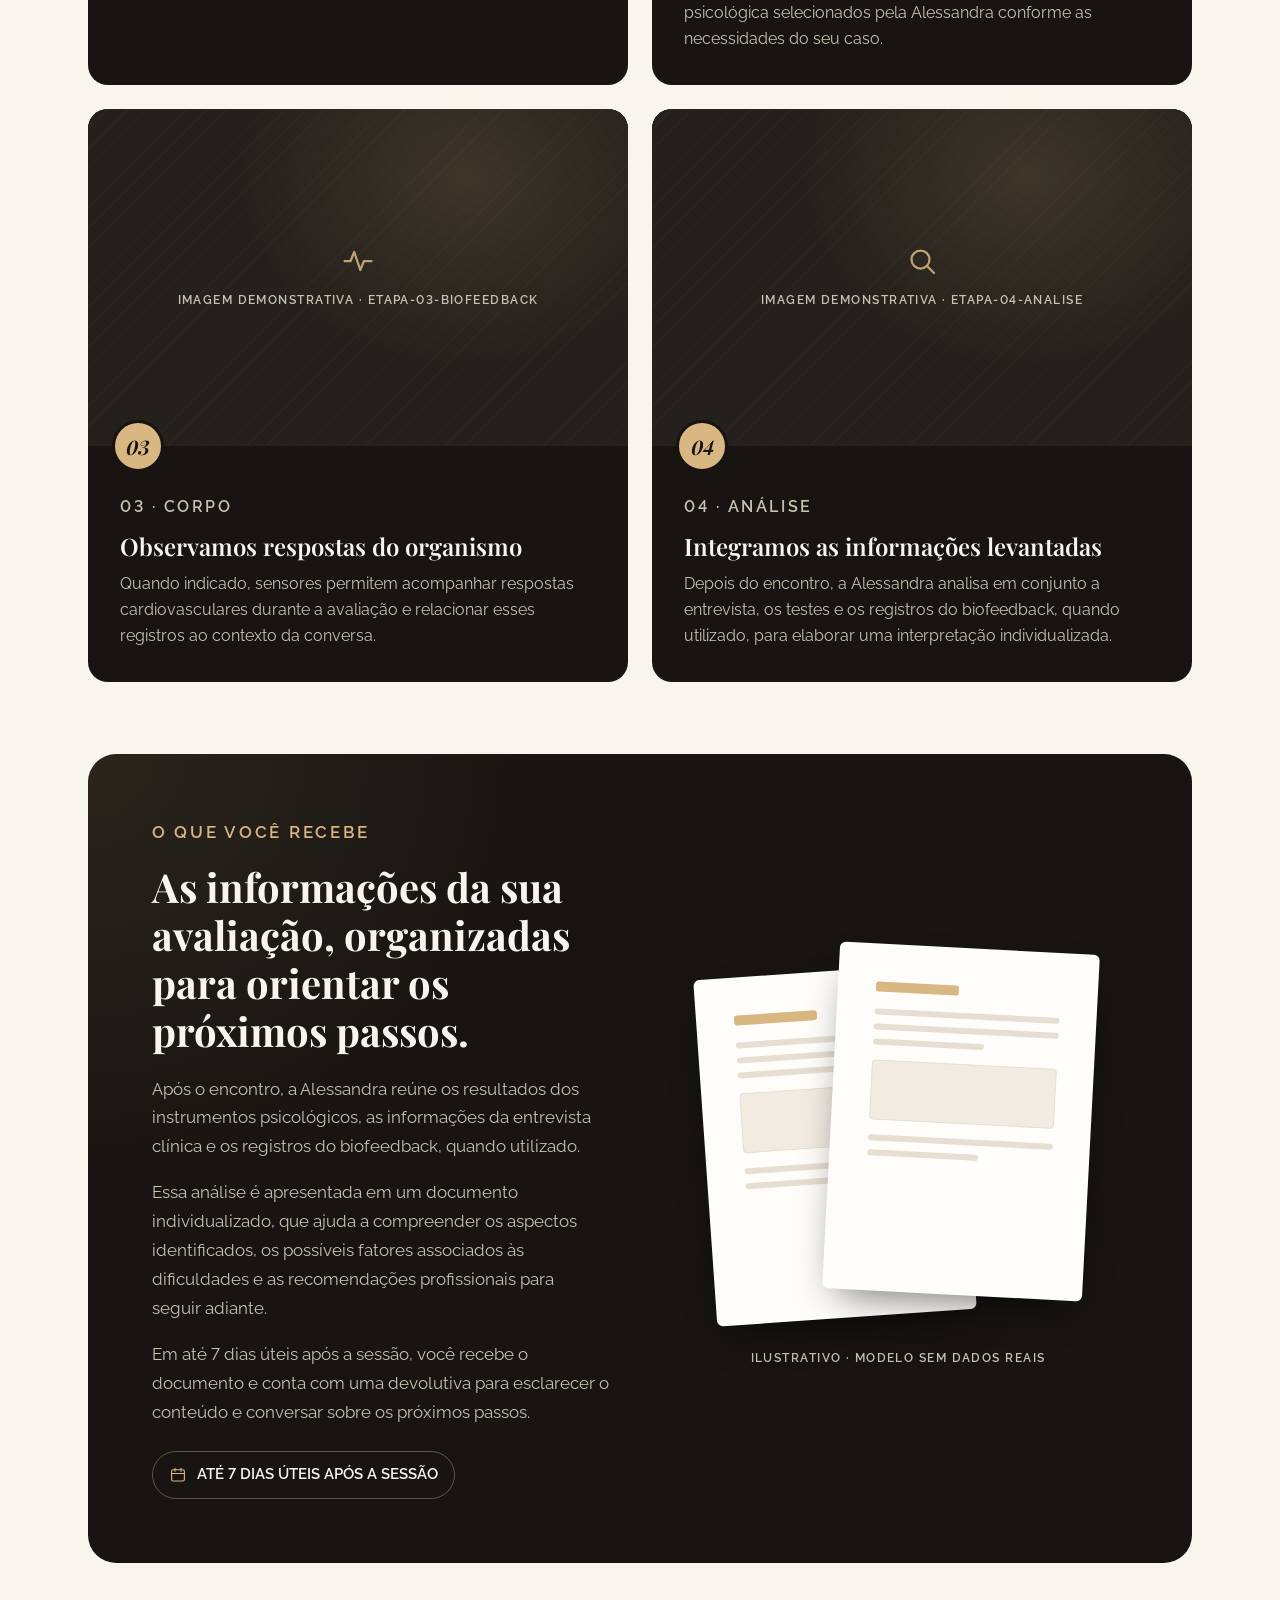
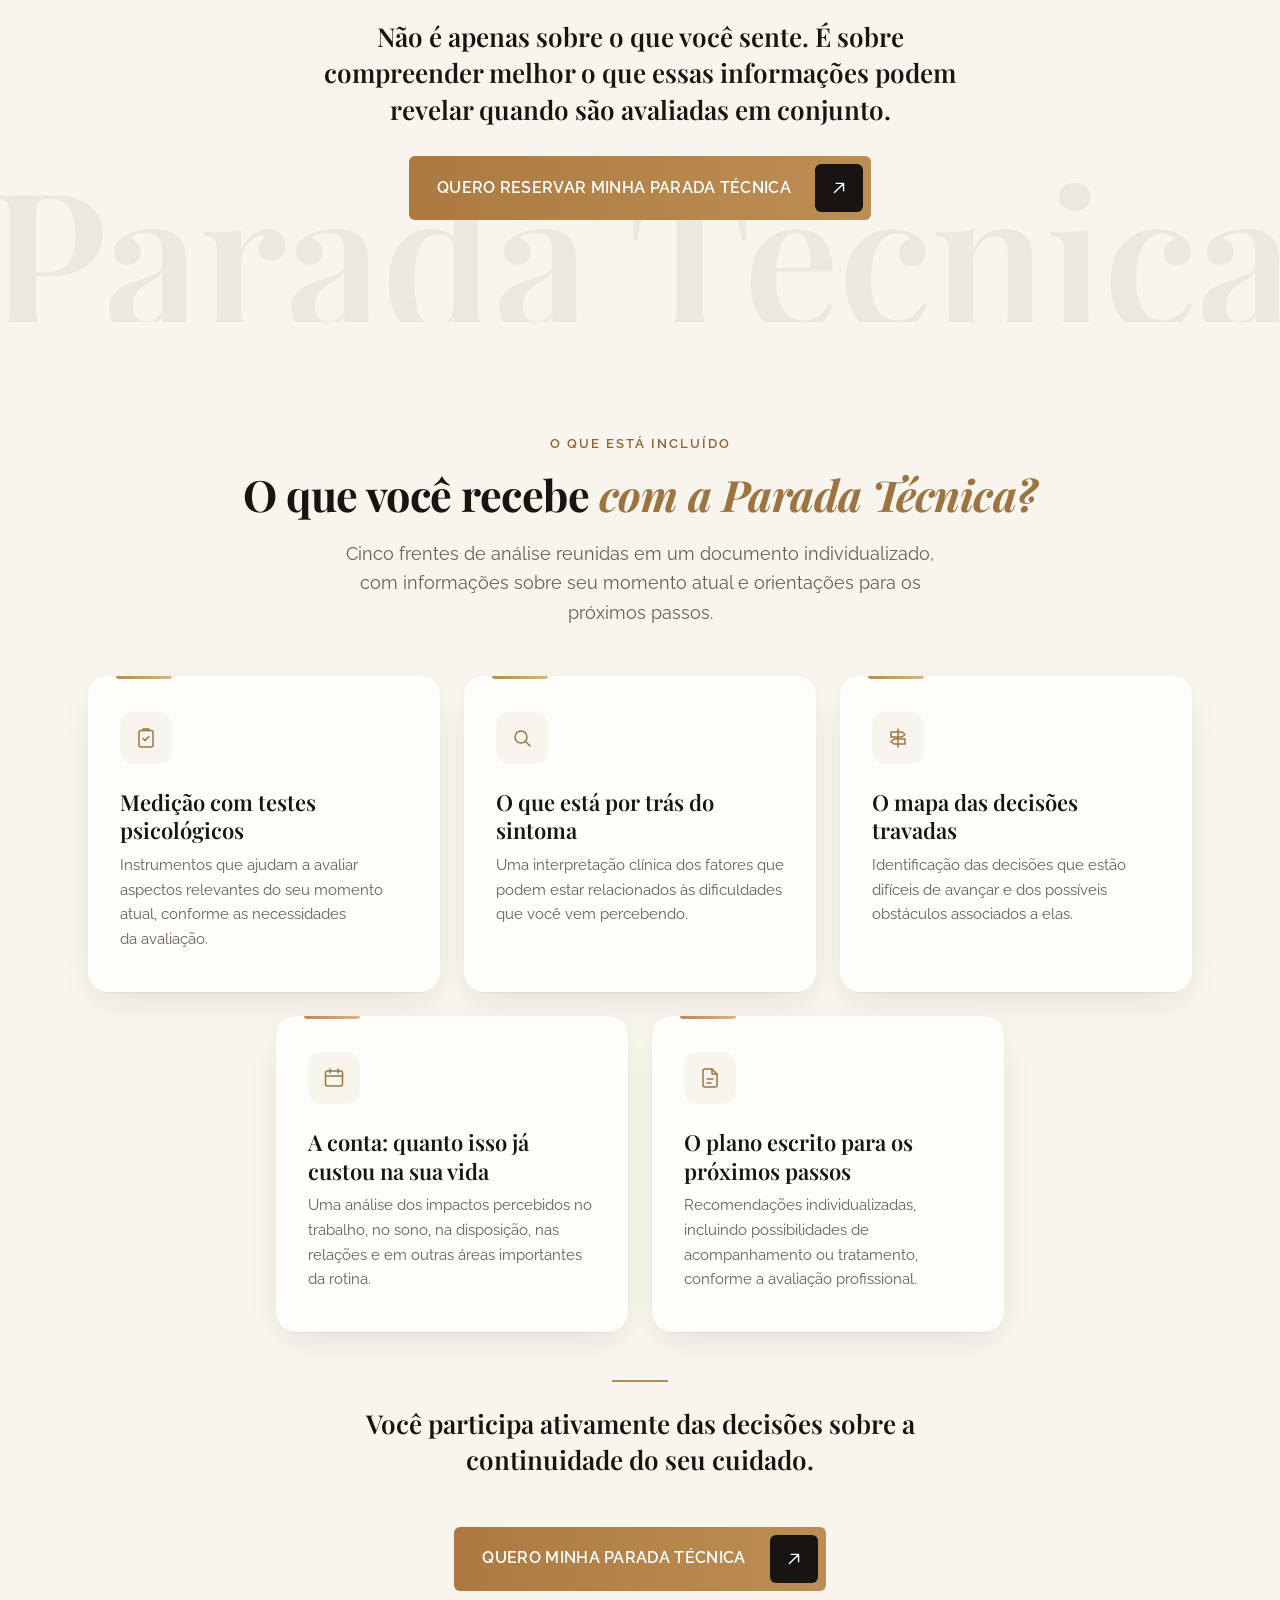
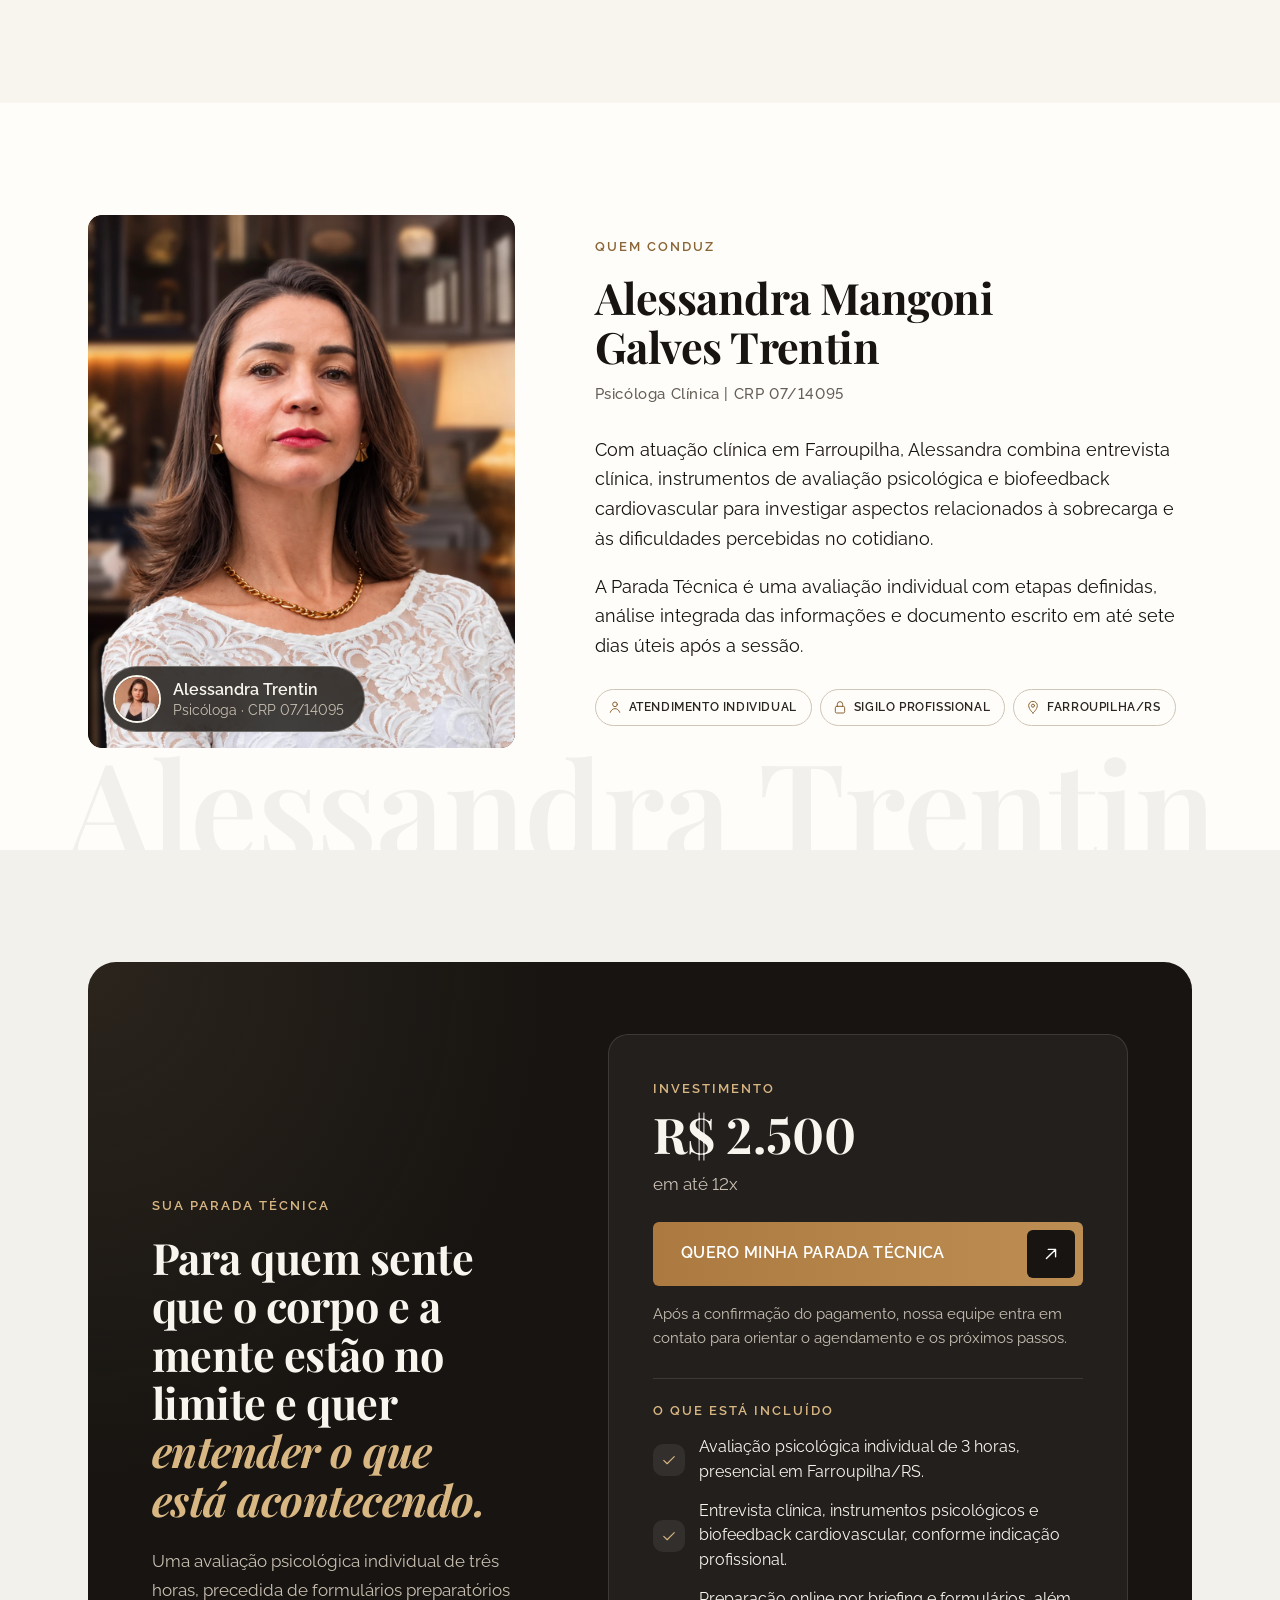
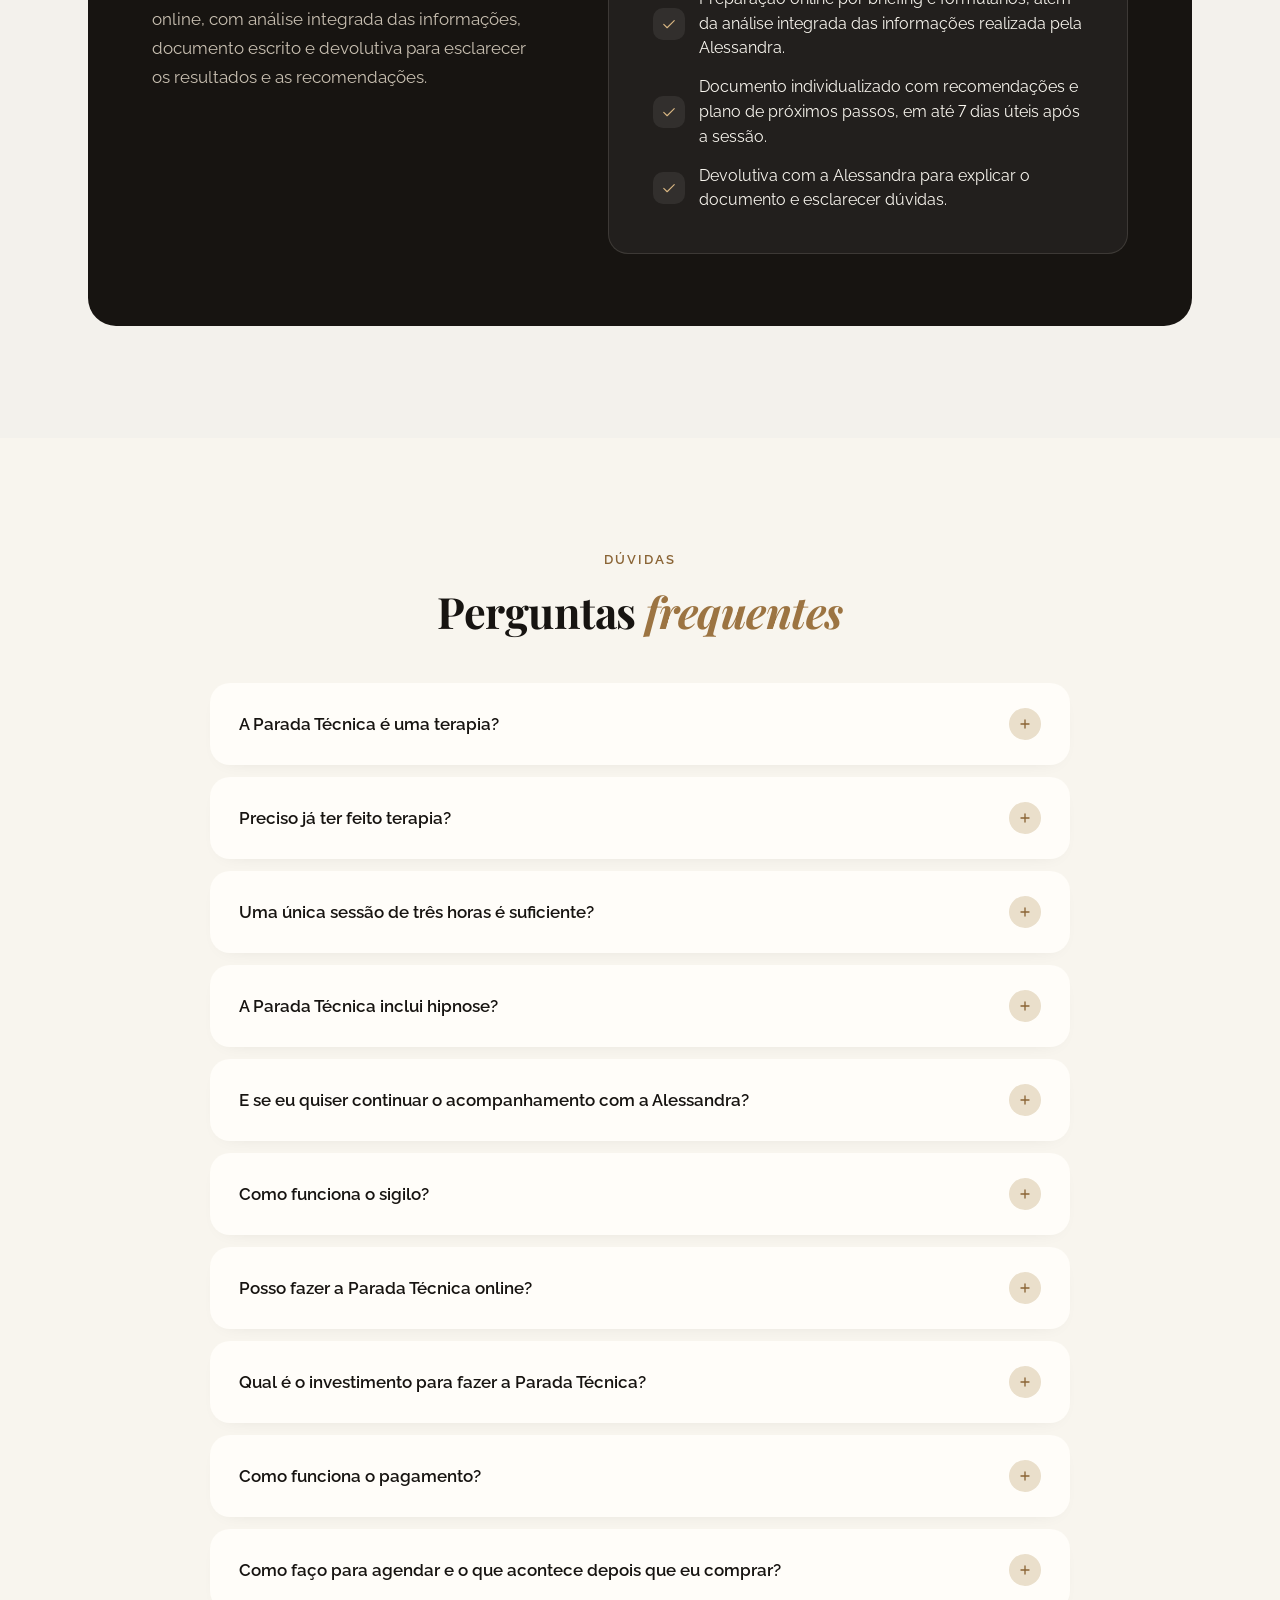
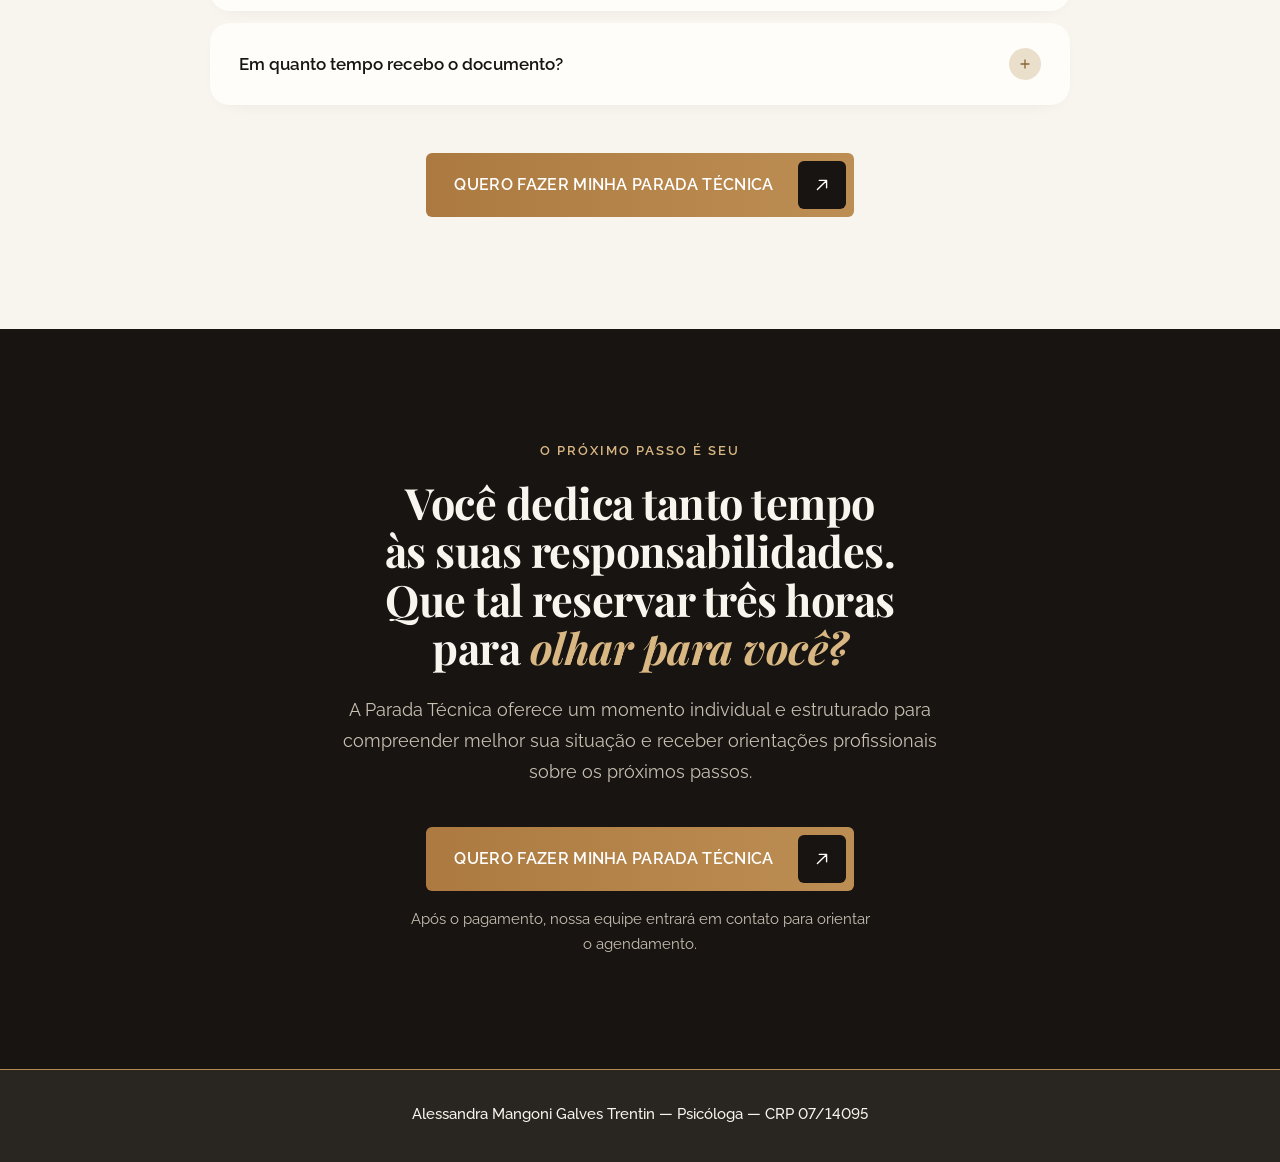
==== commit 4aea04d0: "Versão B: Hero com imagem própria 1920×882 e mais margem acima e abaixo do texto Co-Authored-By: Cla" ====
--- a/apresentacao/index.html
+++ b/apresentacao/index.html
@@ -9,7 +9,7 @@
 <link rel="preconnect" href="https://fonts.googleapis.com">
 <link rel="preconnect" href="https://fonts.gstatic.com" crossorigin>
 <link rel="stylesheet" href="https://fonts.googleapis.com/css2?family=Playfair+Display:ital,wght@0,600;0,700;1,600;1,700&family=Raleway:wght@400;500;600;700&display=swap">
-<link rel="stylesheet" href="../assets/styles.css?v=50705654">
+<link rel="stylesheet" href="../assets/styles.css?v=40cf3782">
 <link rel="stylesheet" href="../assets/motion.css?v=0e9d5f01">
 </head>
 <body class="version-b">
@@ -30,7 +30,7 @@
       </div>
     </div>
     <div class="hero__media">
-      <figure class="photo photo--hero has-mobile"><picture><source media="(max-width: 1199px)" srcset="../assets/img/hero-mobile.webp?v=ed5c1148"><img src="../assets/img/hero.webp?v=8b346300" alt="Psicóloga Alessandra Trentin" loading="eager" decoding="async"></picture></figure>
+      <figure class="photo photo--hero has-mobile"><picture><source media="(max-width: 1199px)" srcset="../assets/img/hero-mobile.webp?v=ed5c1148"><img src="../assets/img/hero-b.webp?v=5c72a144" alt="Psicóloga Alessandra Trentin" loading="eager" decoding="async"></picture></figure>
       <div class="hero__overlay">
   <div class="photo-badge">
     <span class="photo-badge__avatar"><img src="../assets/img/avatar.webp?v=dbe582f8" alt=""></span>
--- a/assets/styles.css
+++ b/assets/styles.css
@@ -355,6 +355,18 @@
   }
 }
 
+/* Versão B: Hero na proporção de hero-b.webp (1920×882) e com mais margem acima e abaixo do texto.
+   Em 1920px a seção tem 882px; em telas menores acompanha a proporção, sem ficar menor que o texto + margens. */
+@media (min-width: 1200px) {
+  .version-b .hero__grid { aspect-ratio: 1920 / 882; }
+  .version-b .hero__text { padding-block: 72px; }
+  .version-b .hero__overlay {
+    width: max(100cqw, 100cqh * 1920 / 882);
+    height: max(100cqh, 100cqw * 882 / 1920);
+  }
+  .version-b .hero__overlay .photo-badge { top: calc(620 / 882 * 100%); }
+}
+
 /* ---------- 02 Identificação ---------- */
 .signs { display: grid; gap: 16px; }
 .sign-card {
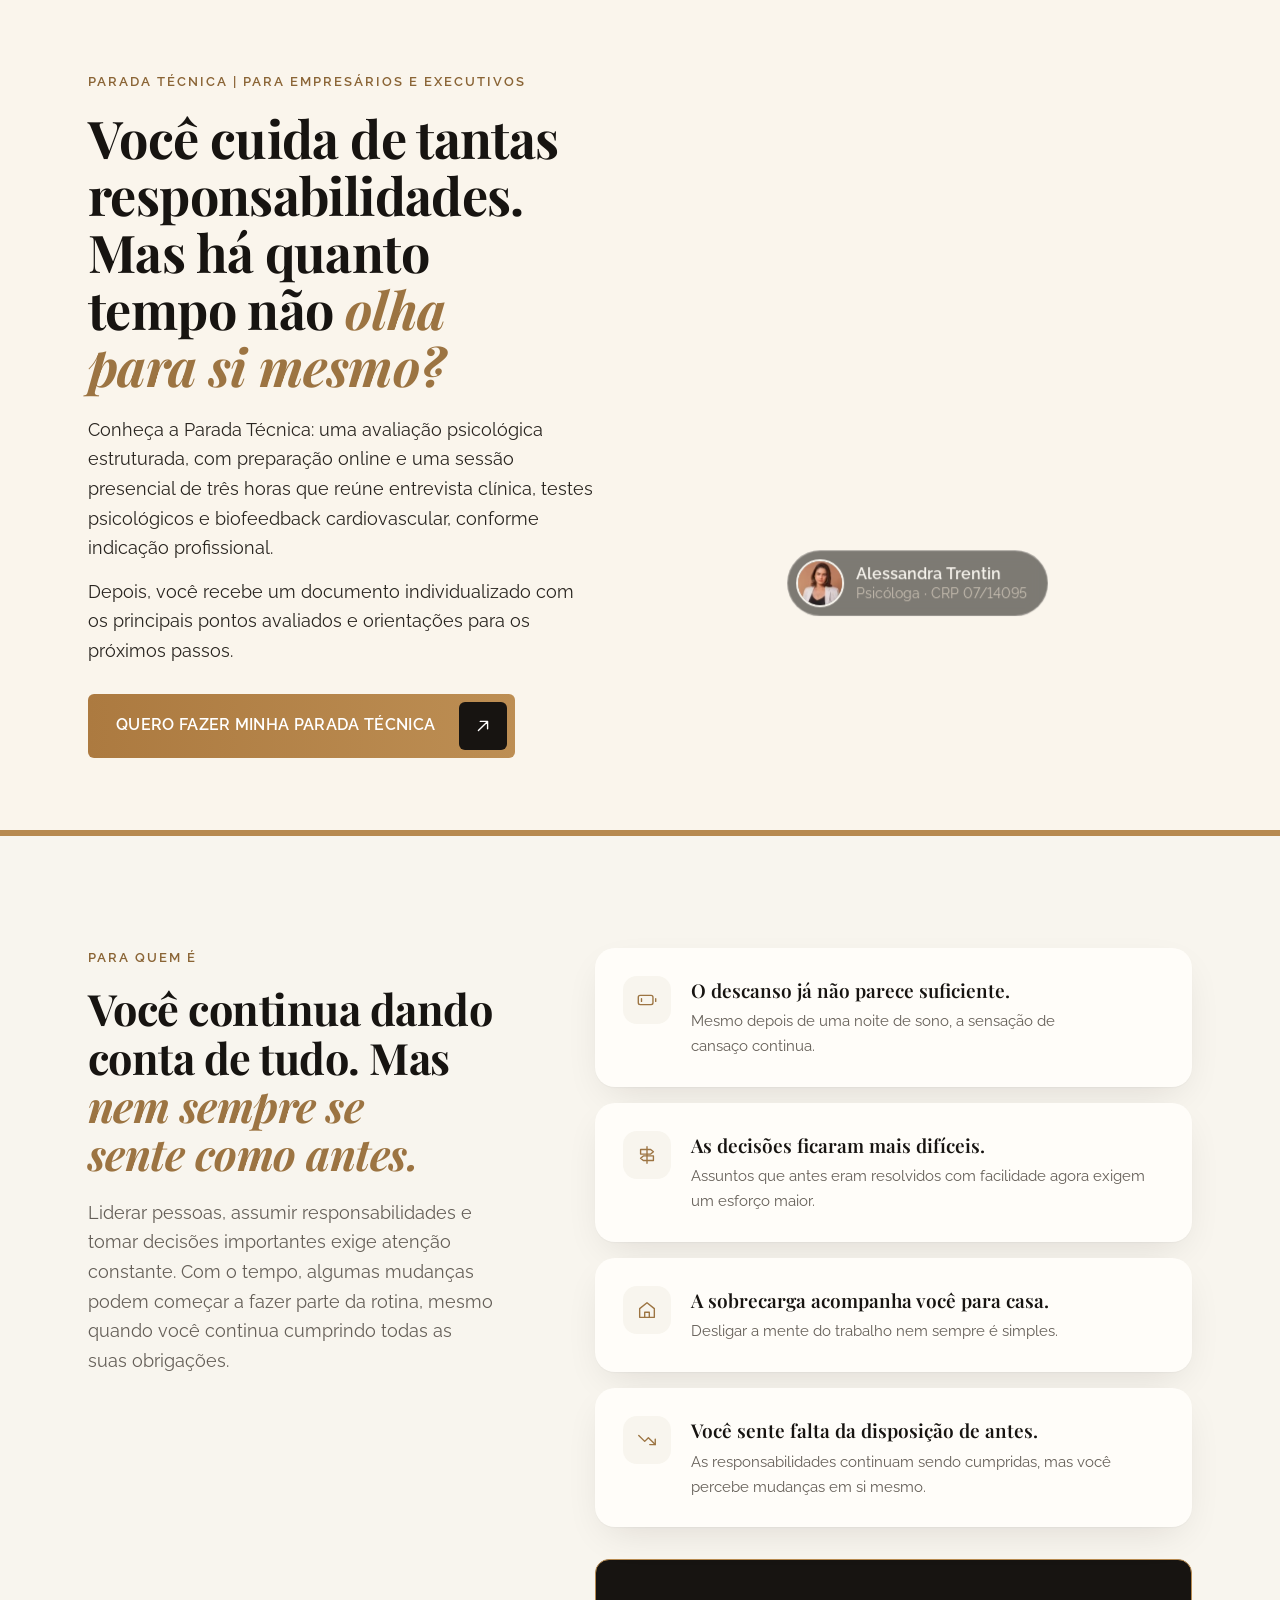
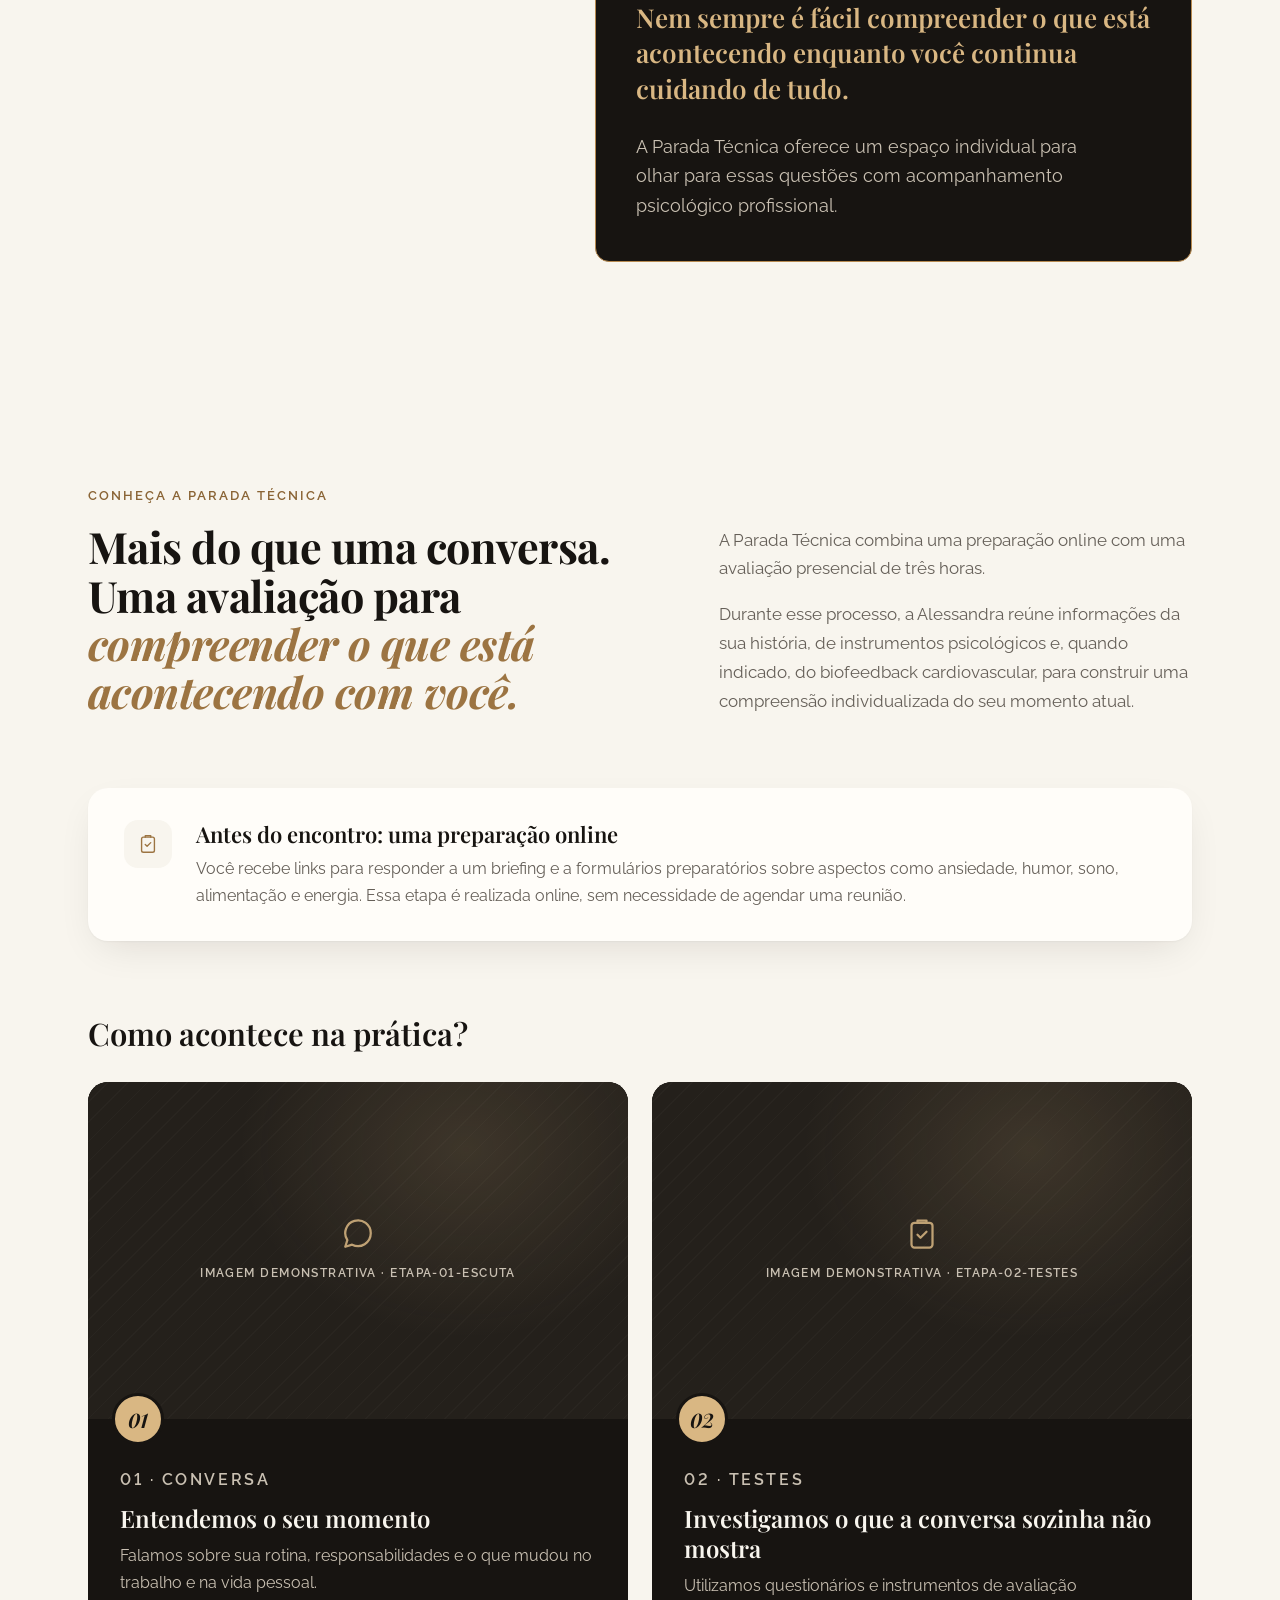
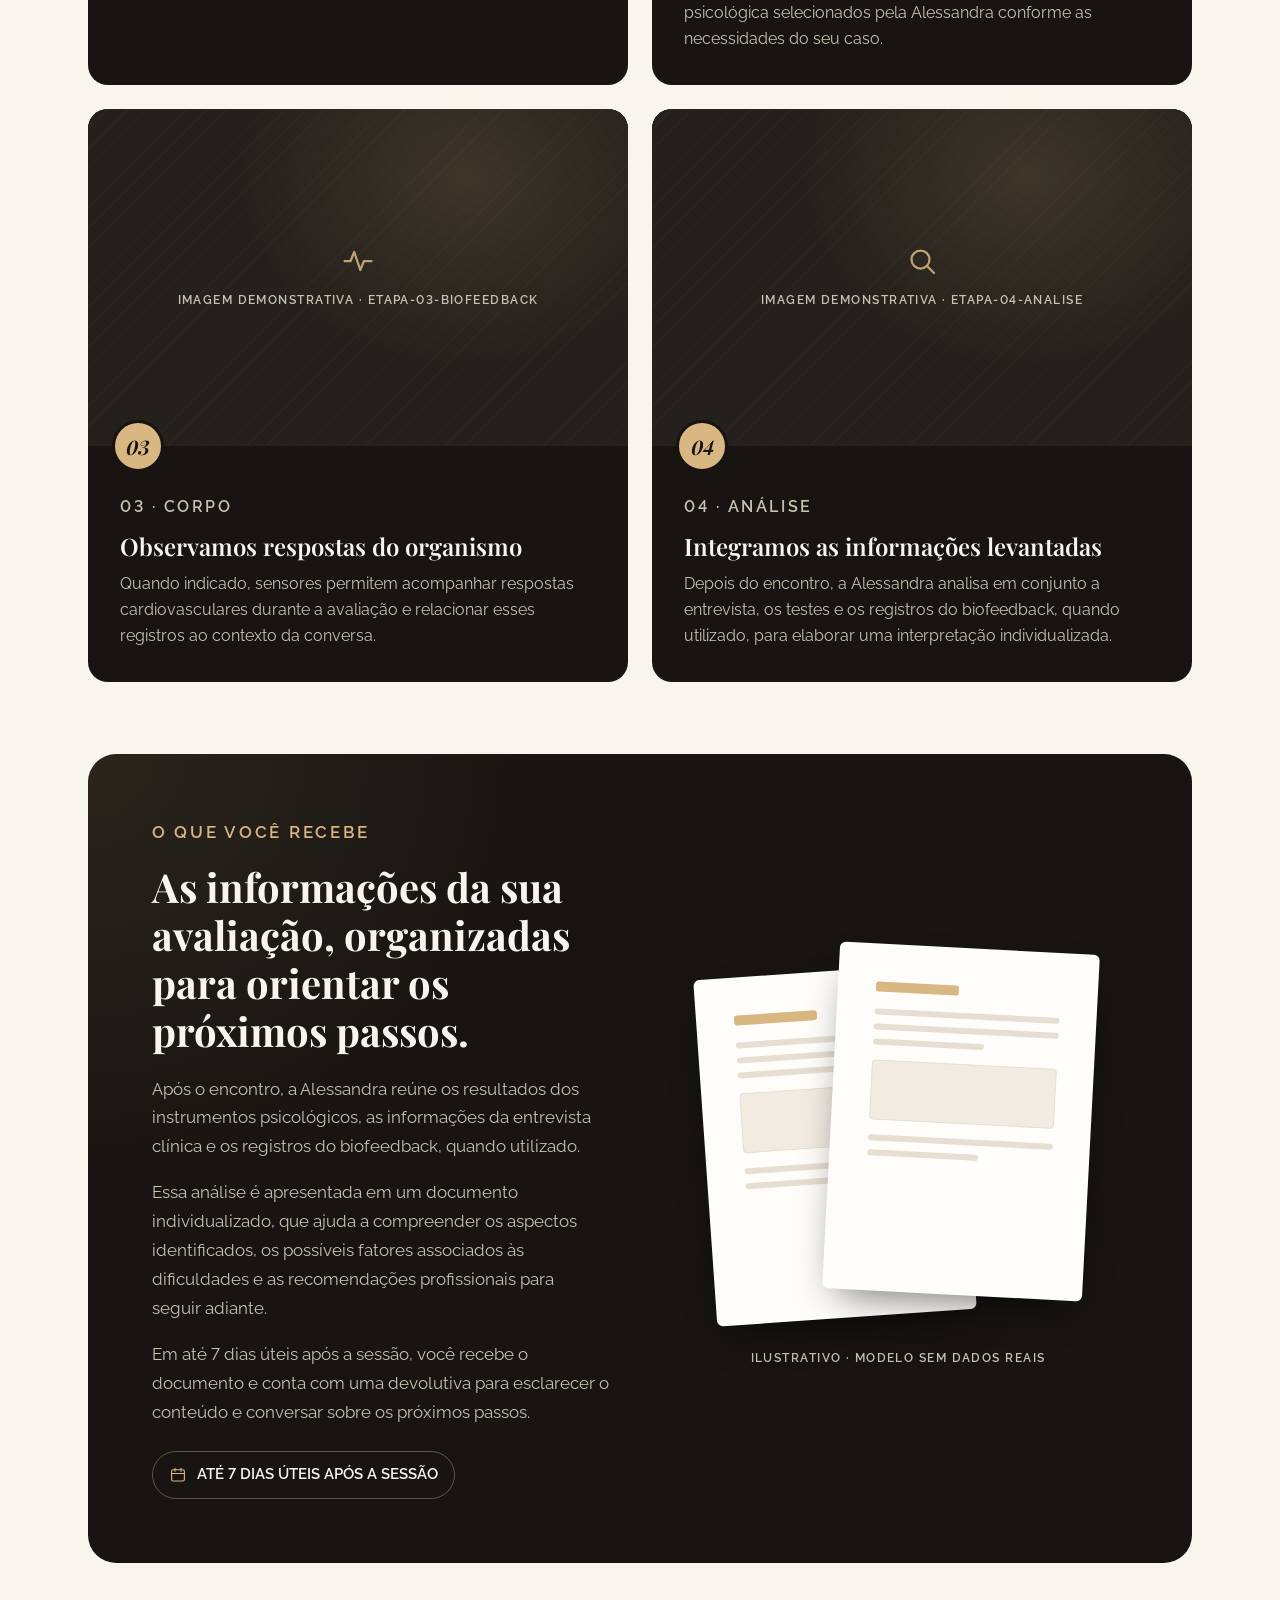
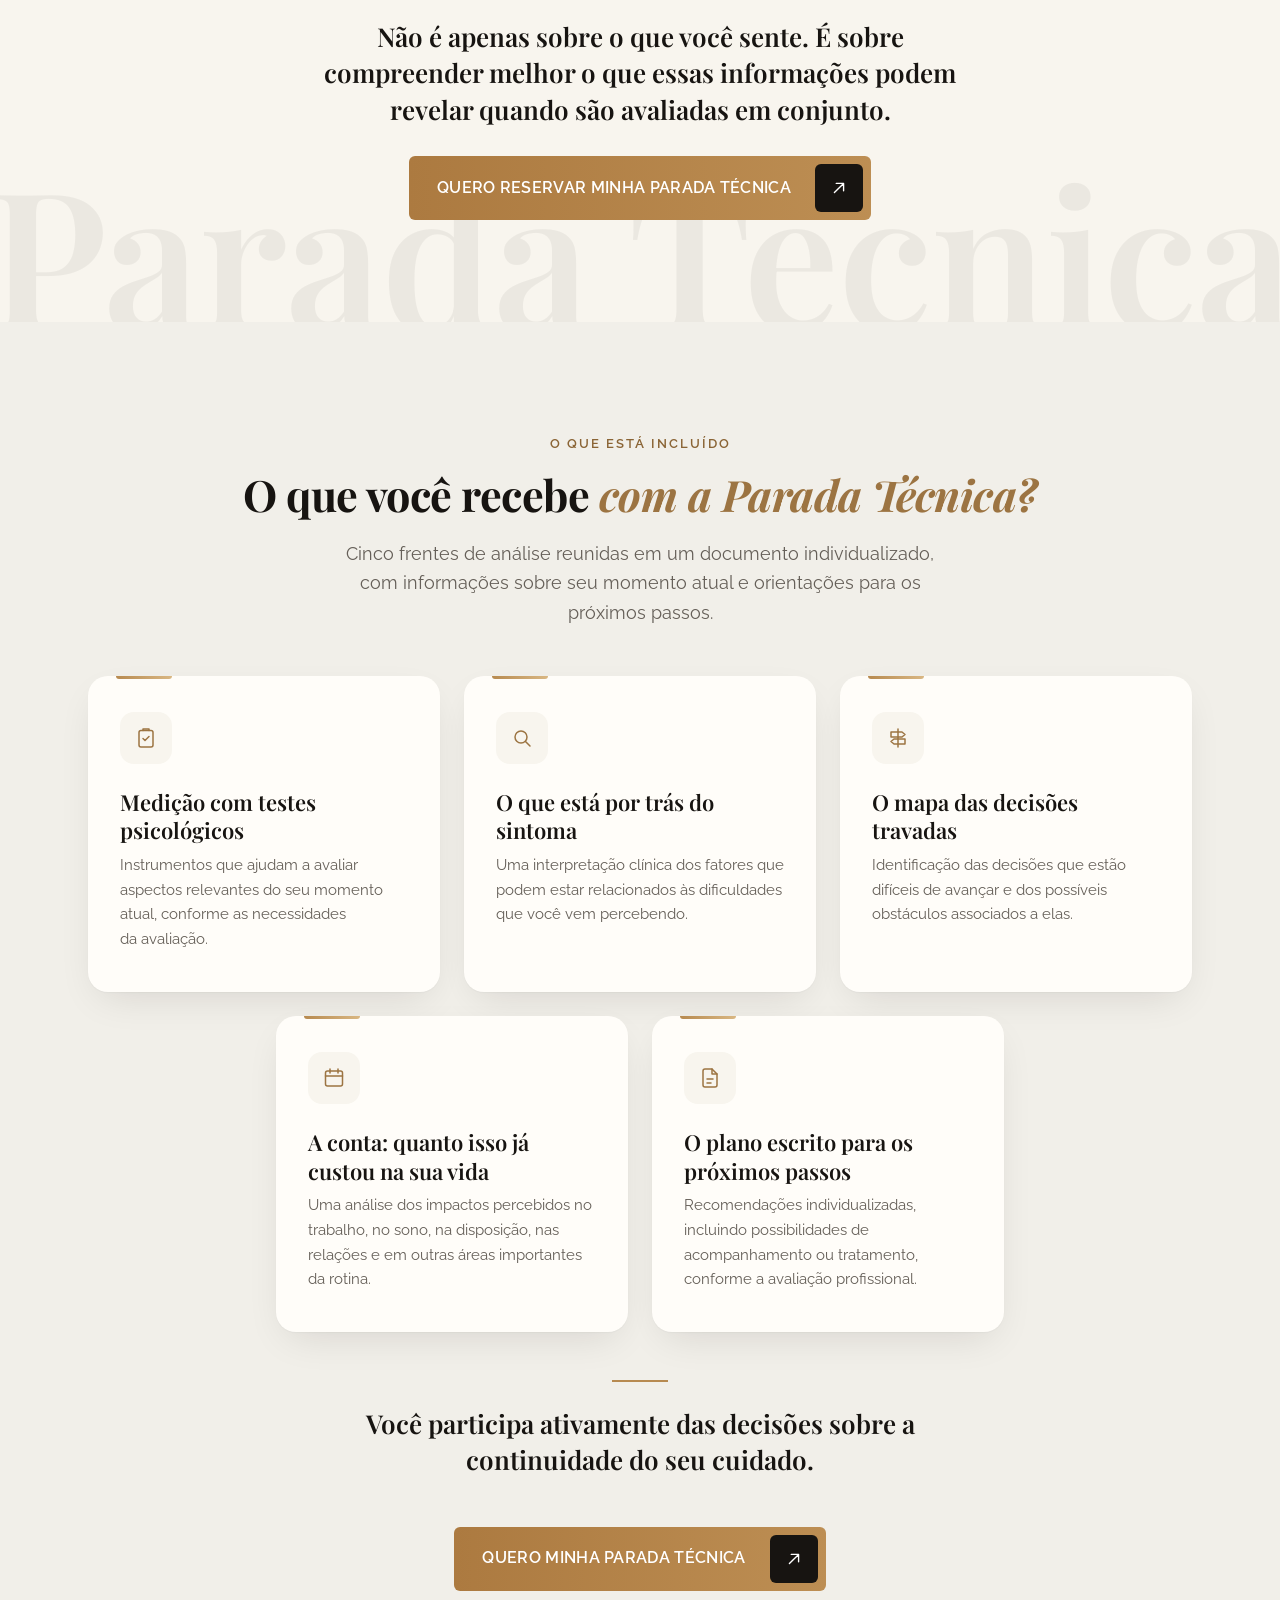
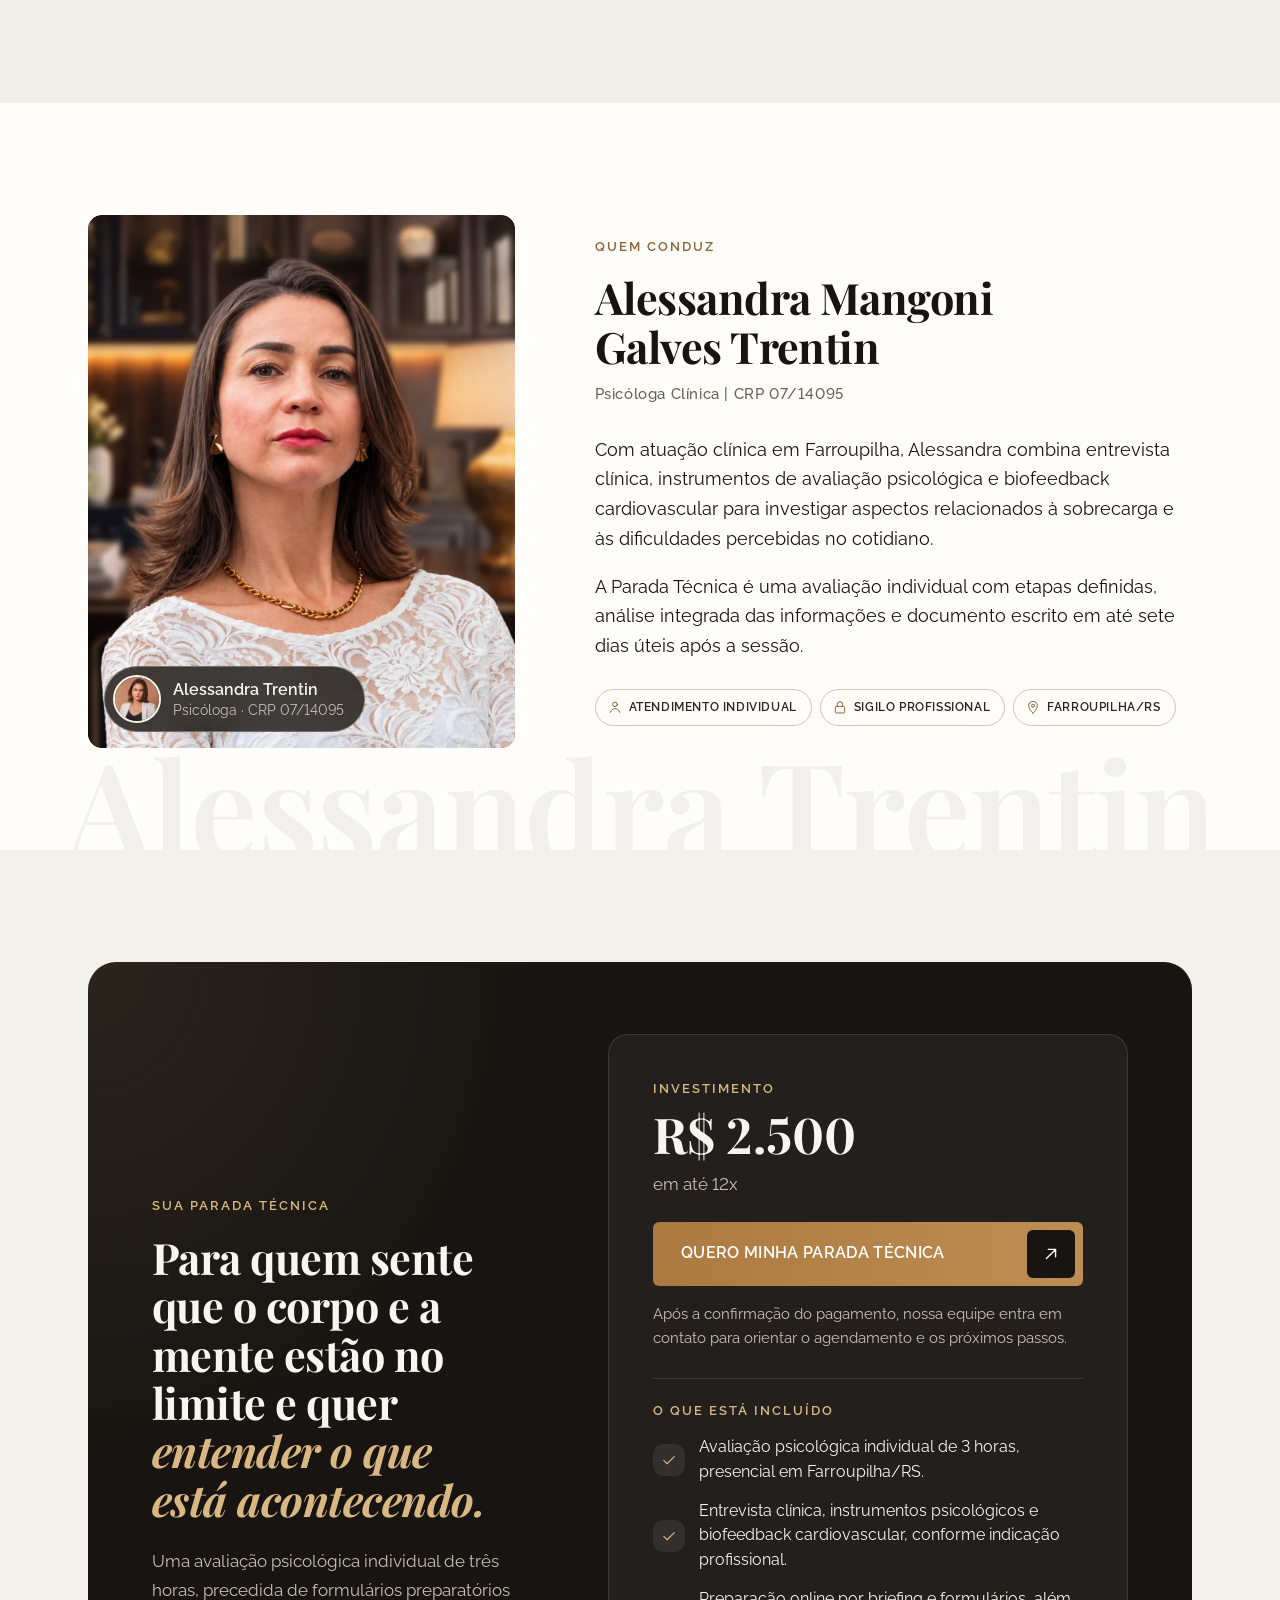
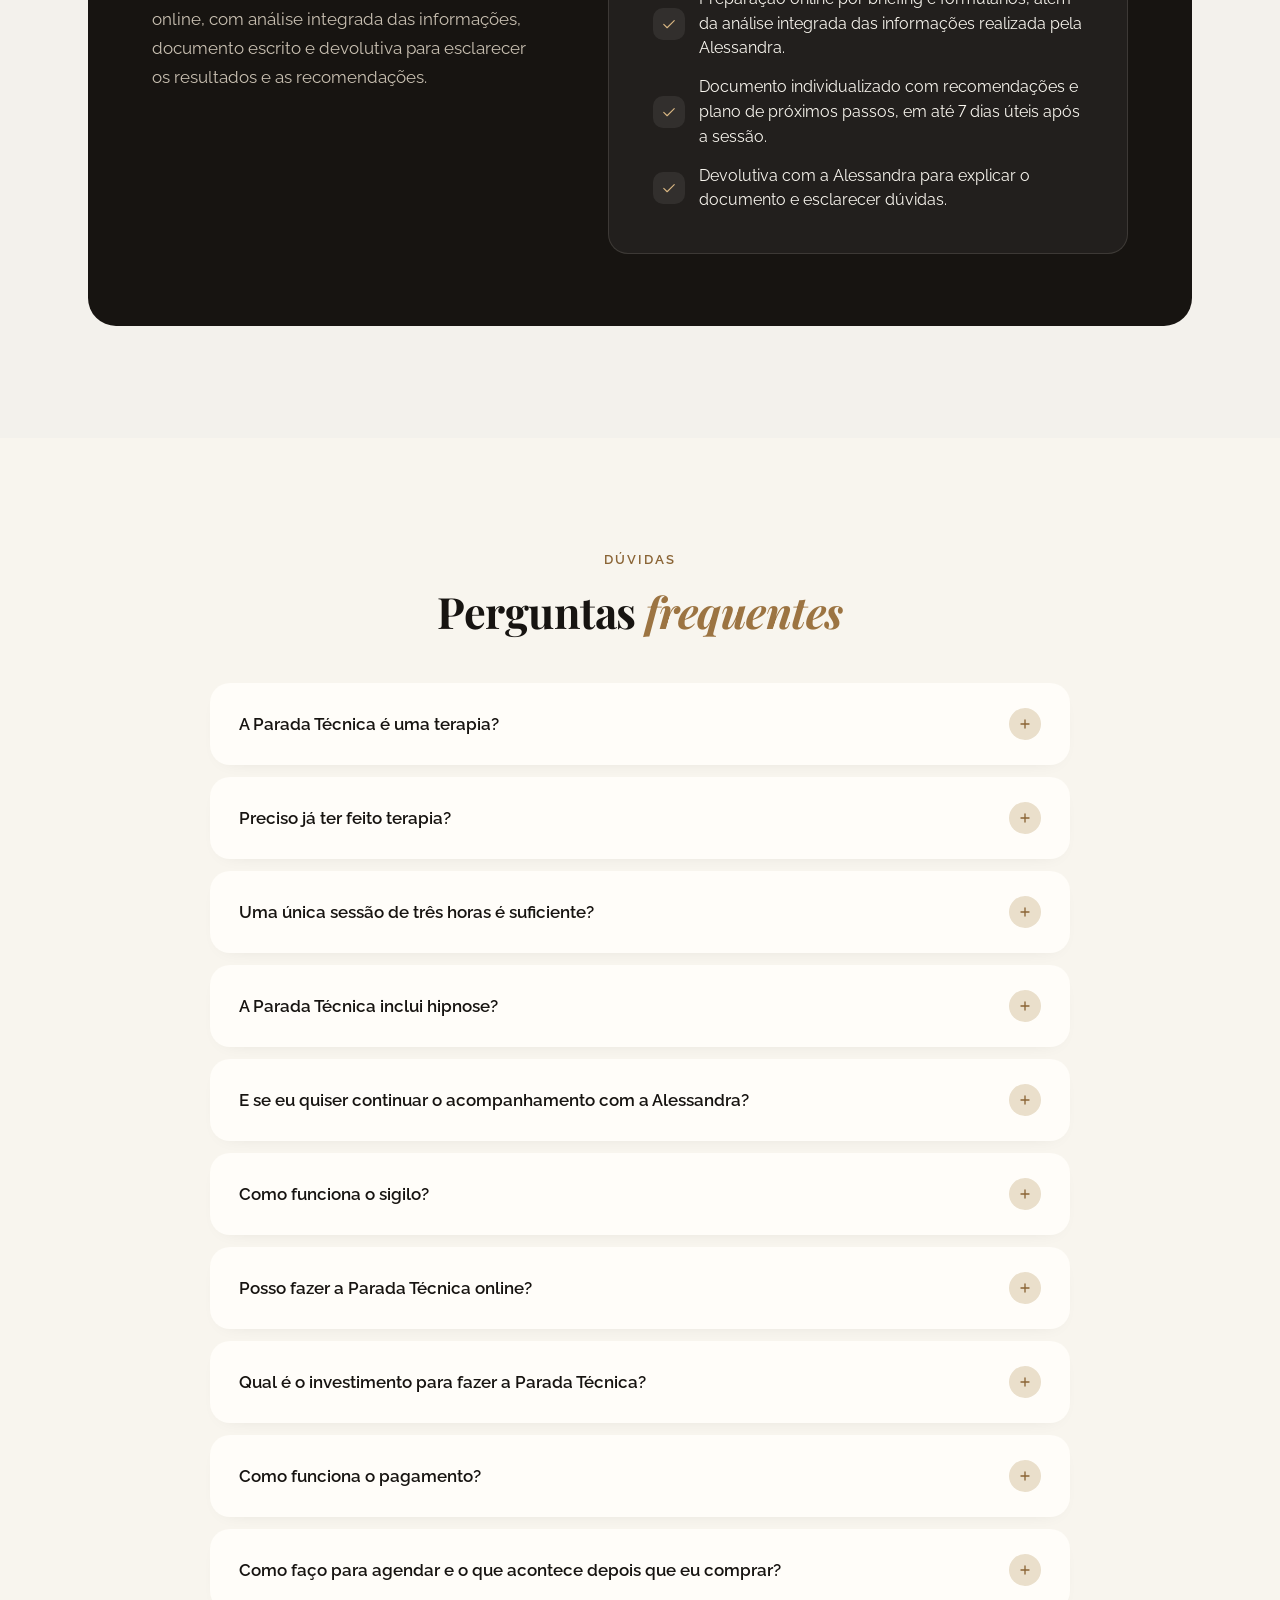
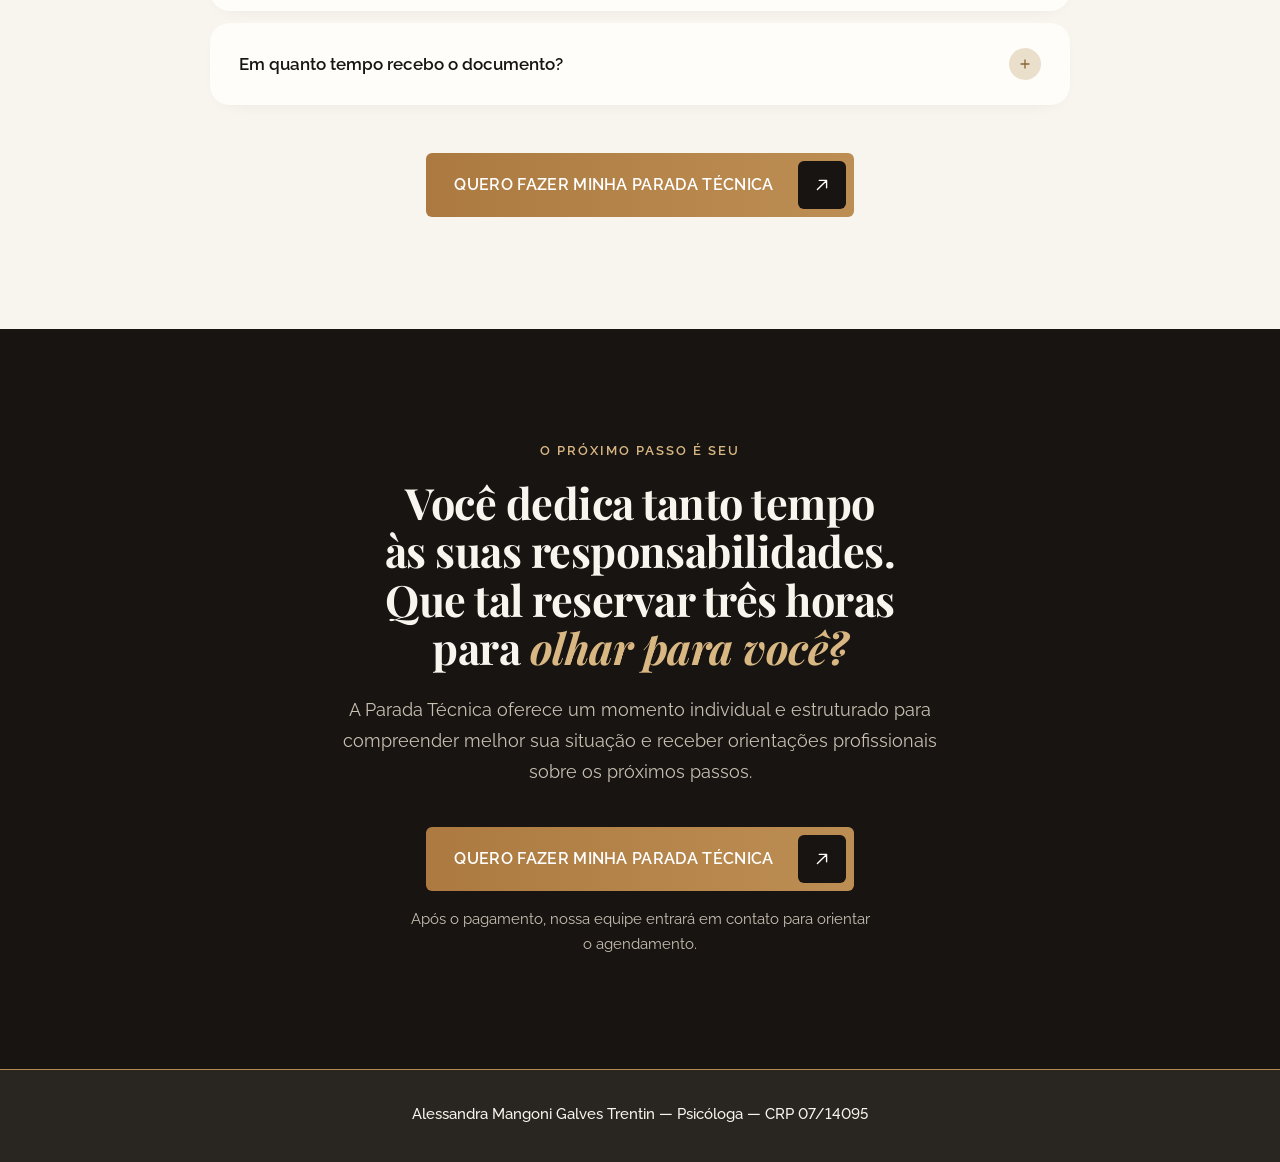
==== commit 16d5485c: "Versão B: fundo #F1EFE9 na seção O que está incluído Co-Authored-By: Claude Opus 5.5 <noreply@anthro" ====
--- a/apresentacao/index.html
+++ b/apresentacao/index.html
@@ -9,7 +9,7 @@
 <link rel="preconnect" href="https://fonts.googleapis.com">
 <link rel="preconnect" href="https://fonts.gstatic.com" crossorigin>
 <link rel="stylesheet" href="https://fonts.googleapis.com/css2?family=Playfair+Display:ital,wght@0,600;0,700;1,600;1,700&family=Raleway:wght@400;500;600;700&display=swap">
-<link rel="stylesheet" href="../assets/styles.css?v=40cf3782">
+<link rel="stylesheet" href="../assets/styles.css?v=7fd279bf">
 <link rel="stylesheet" href="../assets/motion.css?v=0e9d5f01">
 </head>
 <body class="version-b">
--- a/assets/styles.css
+++ b/assets/styles.css
@@ -501,6 +501,7 @@
 }
 
 /* ---------- 05 Entregáveis ---------- */
+.version-b [data-section="05-entregaveis"] { background: #F1EFE9; }
 .deliv__head { text-align: center; margin: 0 auto 48px; max-width: 1040px; }
 .deliv__head h2 { margin-bottom: 16px; }
 .deliv__head .lead { margin-inline: auto; max-width: 58ch; color: var(--text-2); }
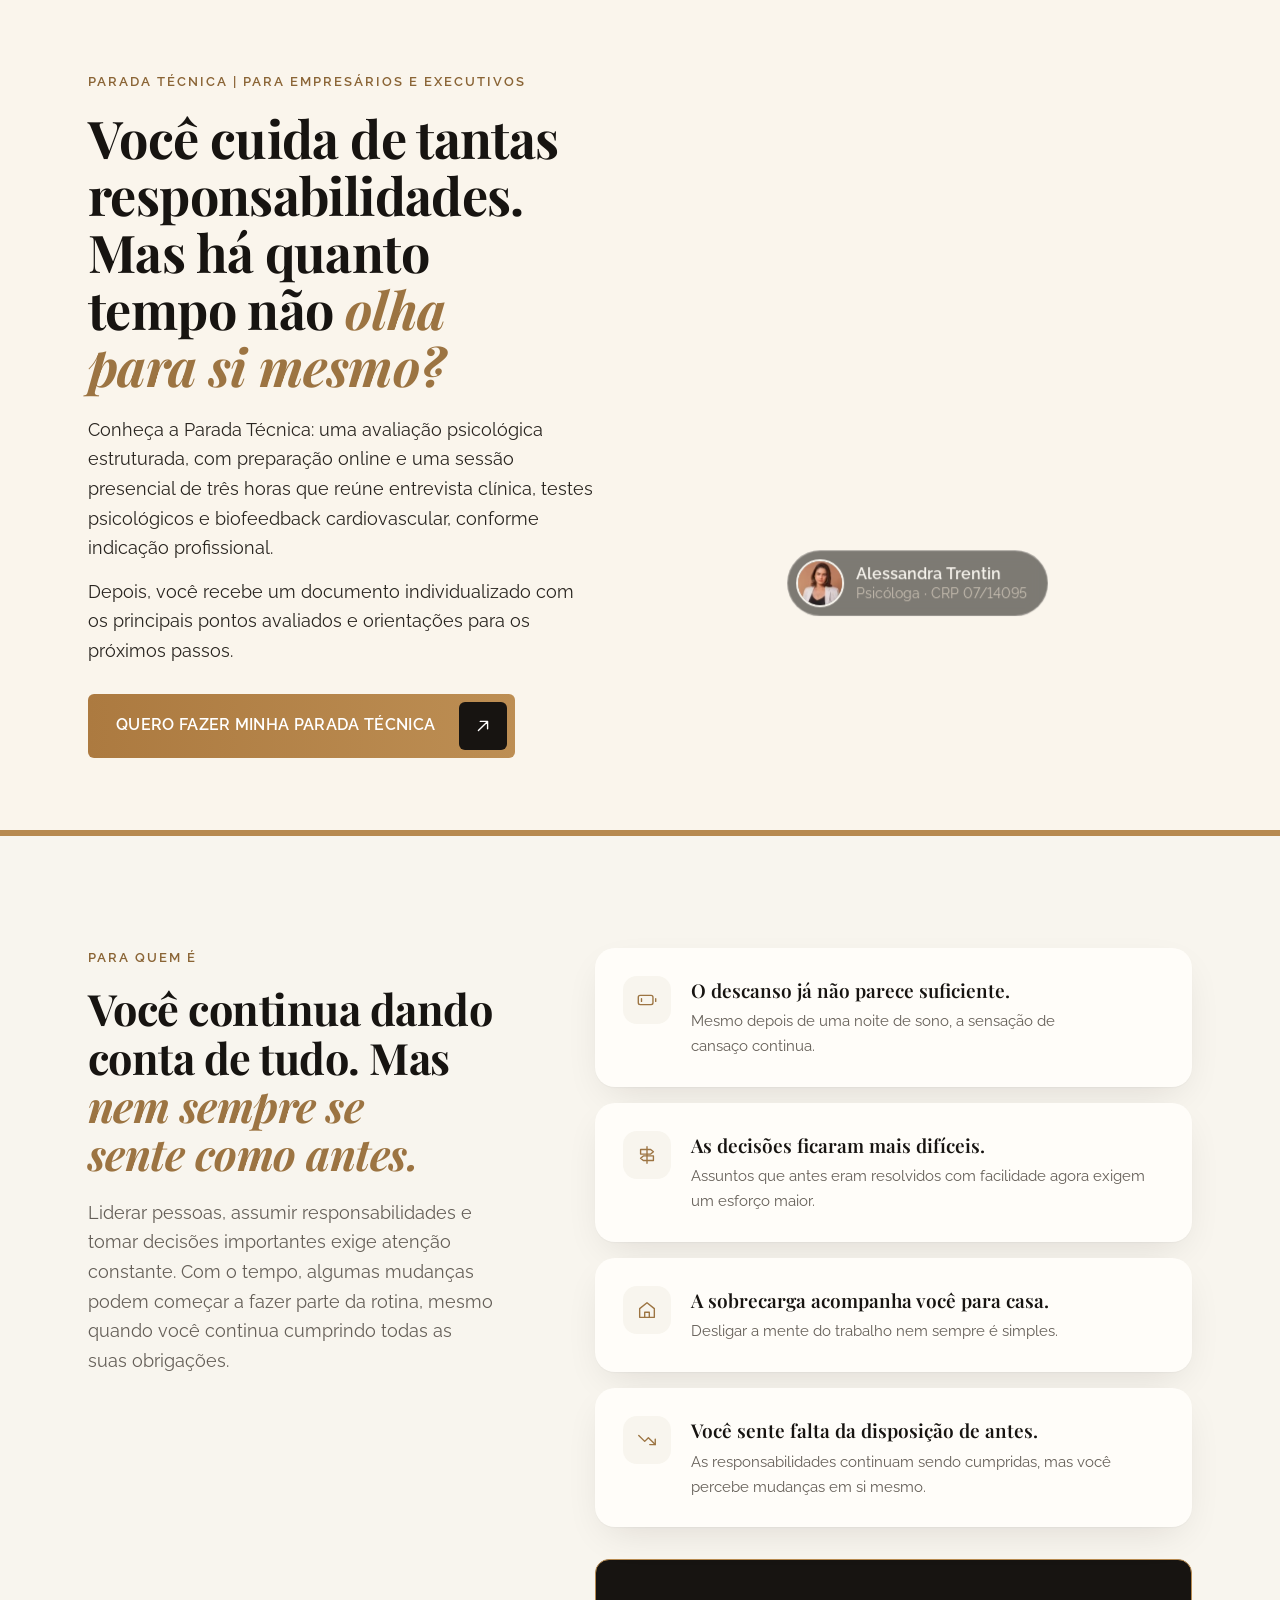
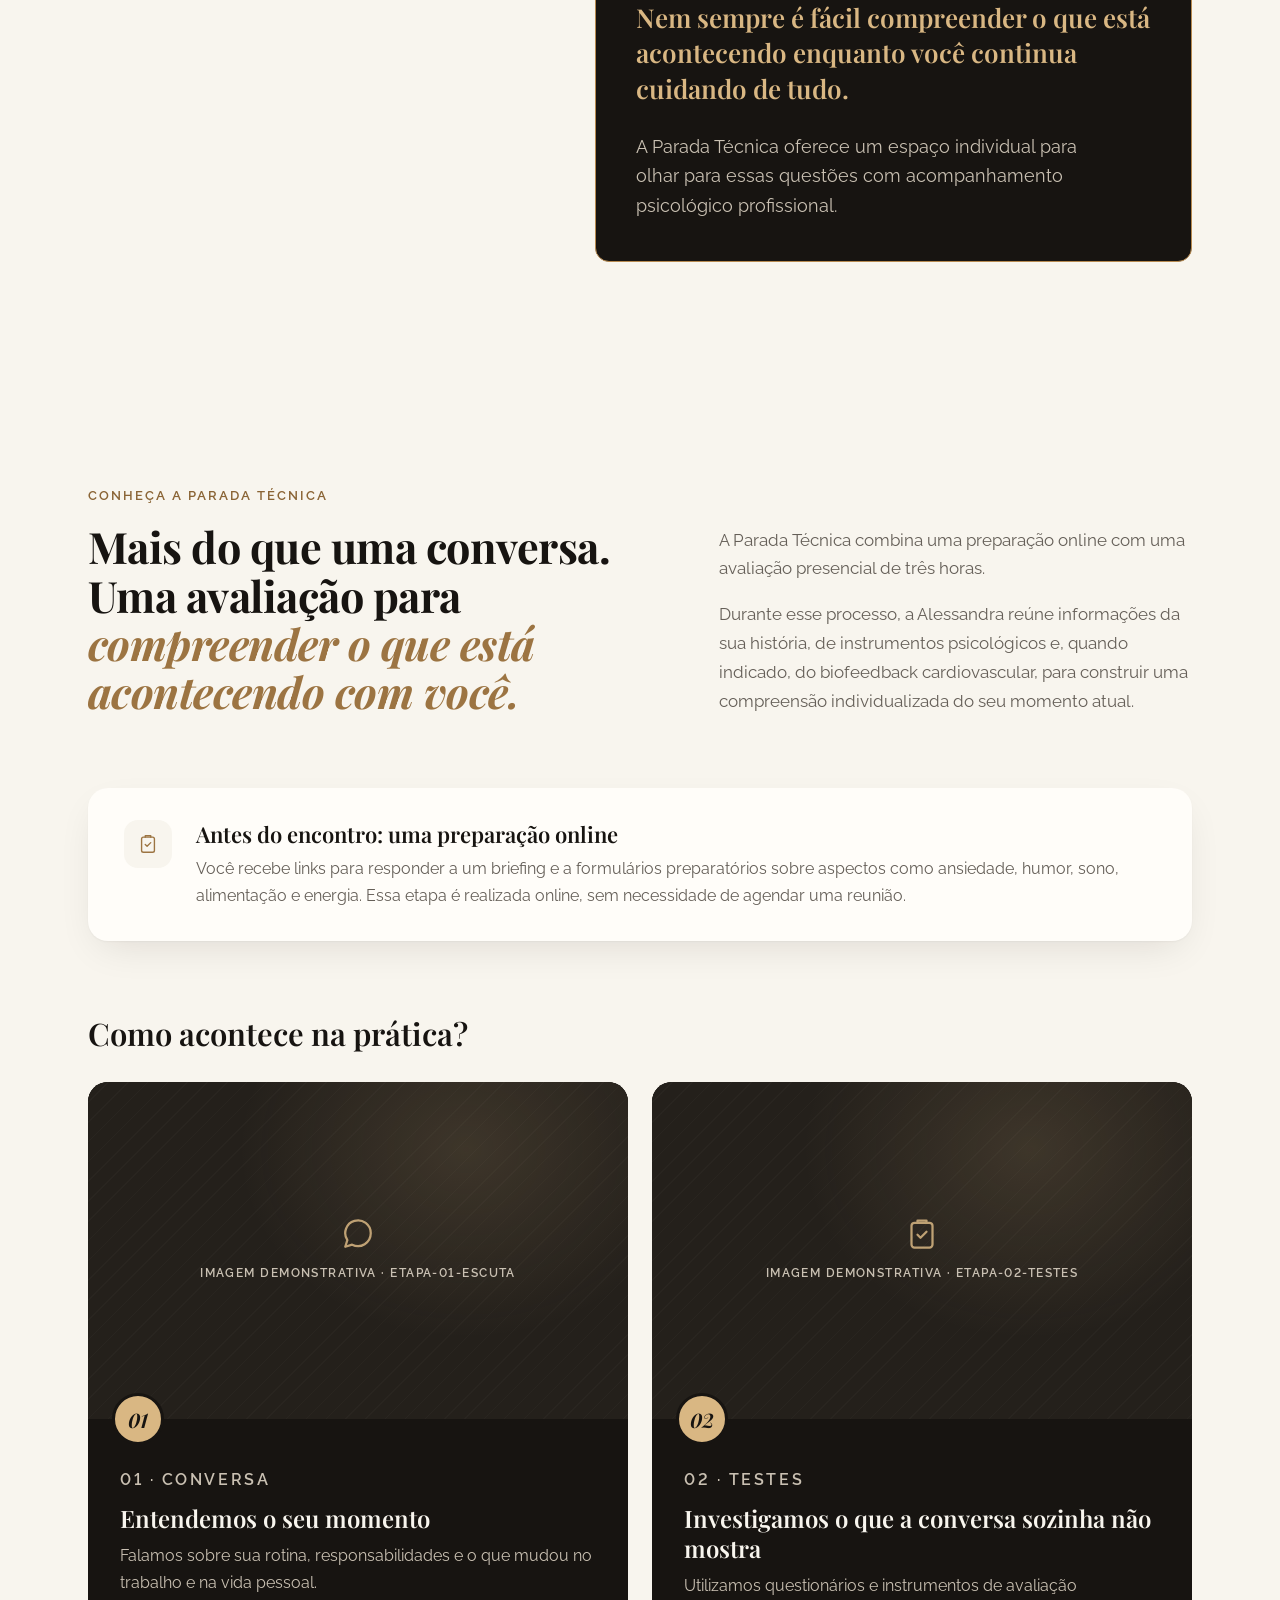
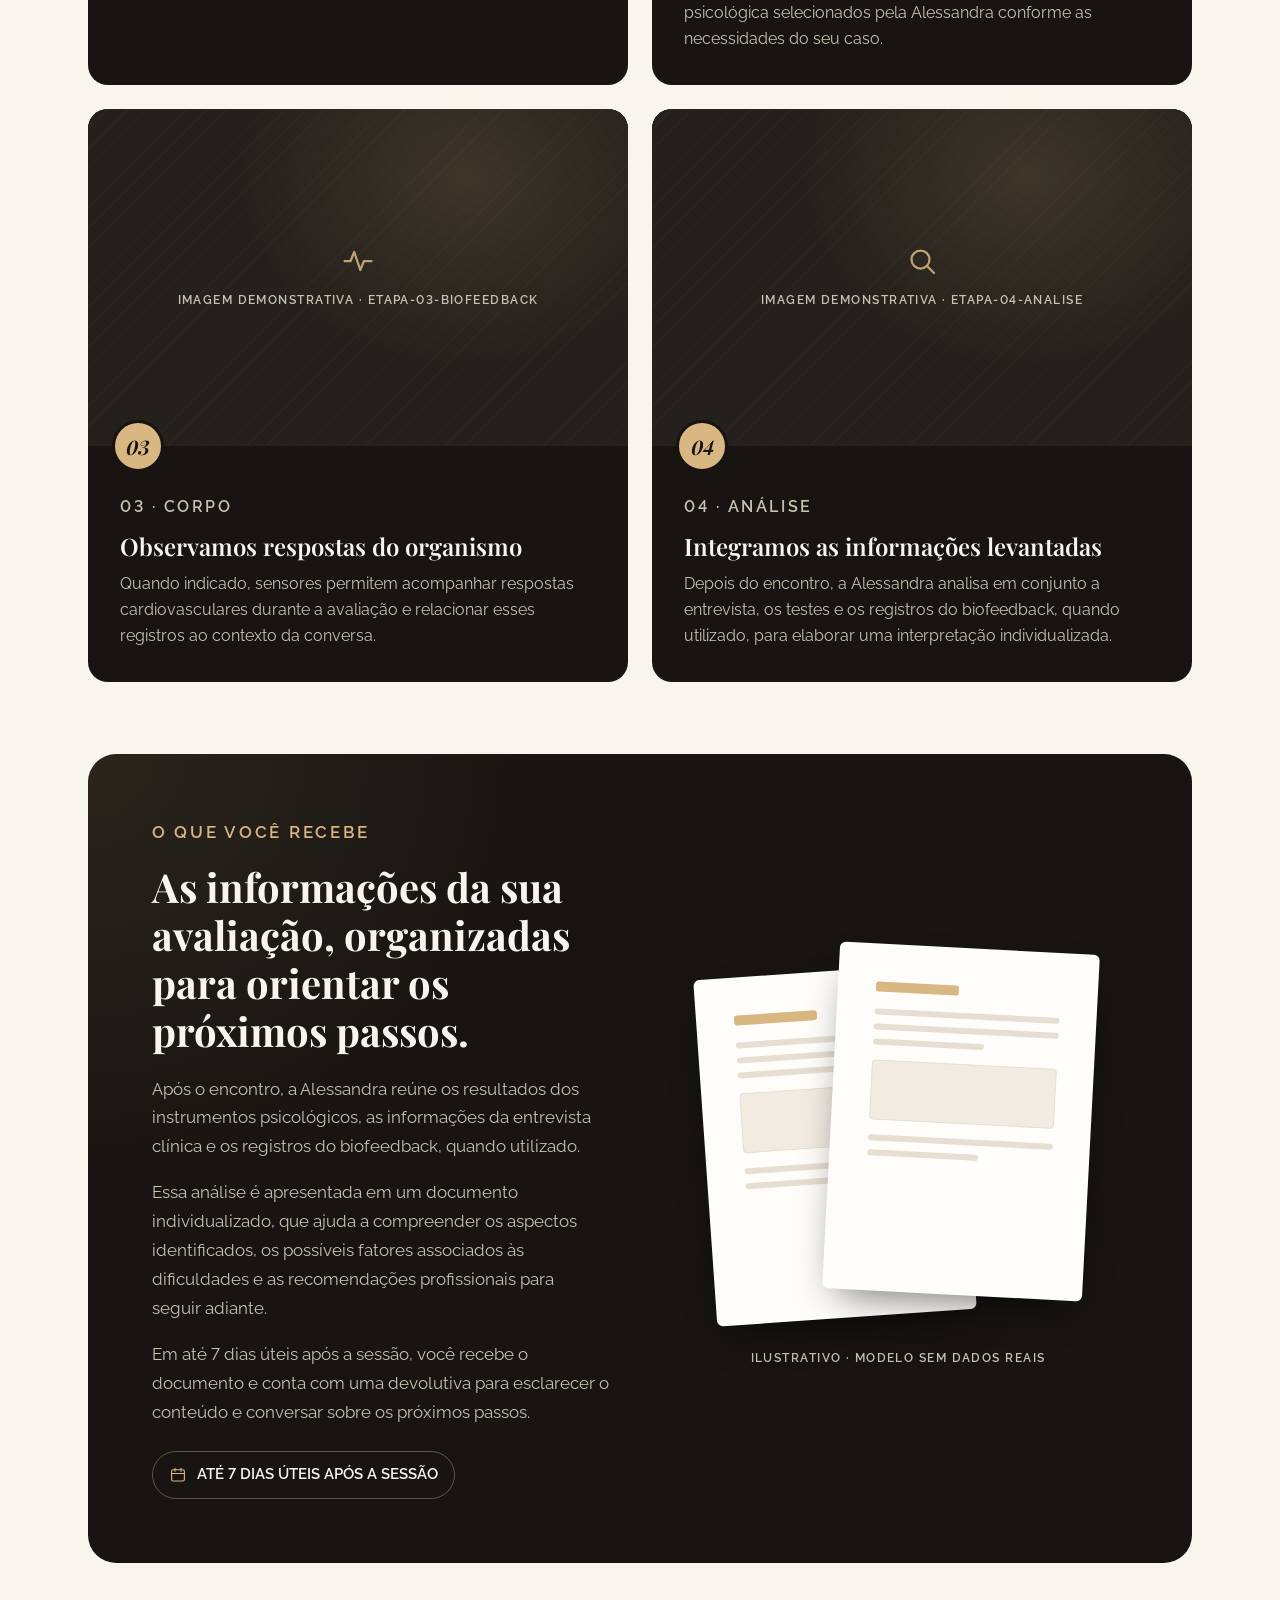
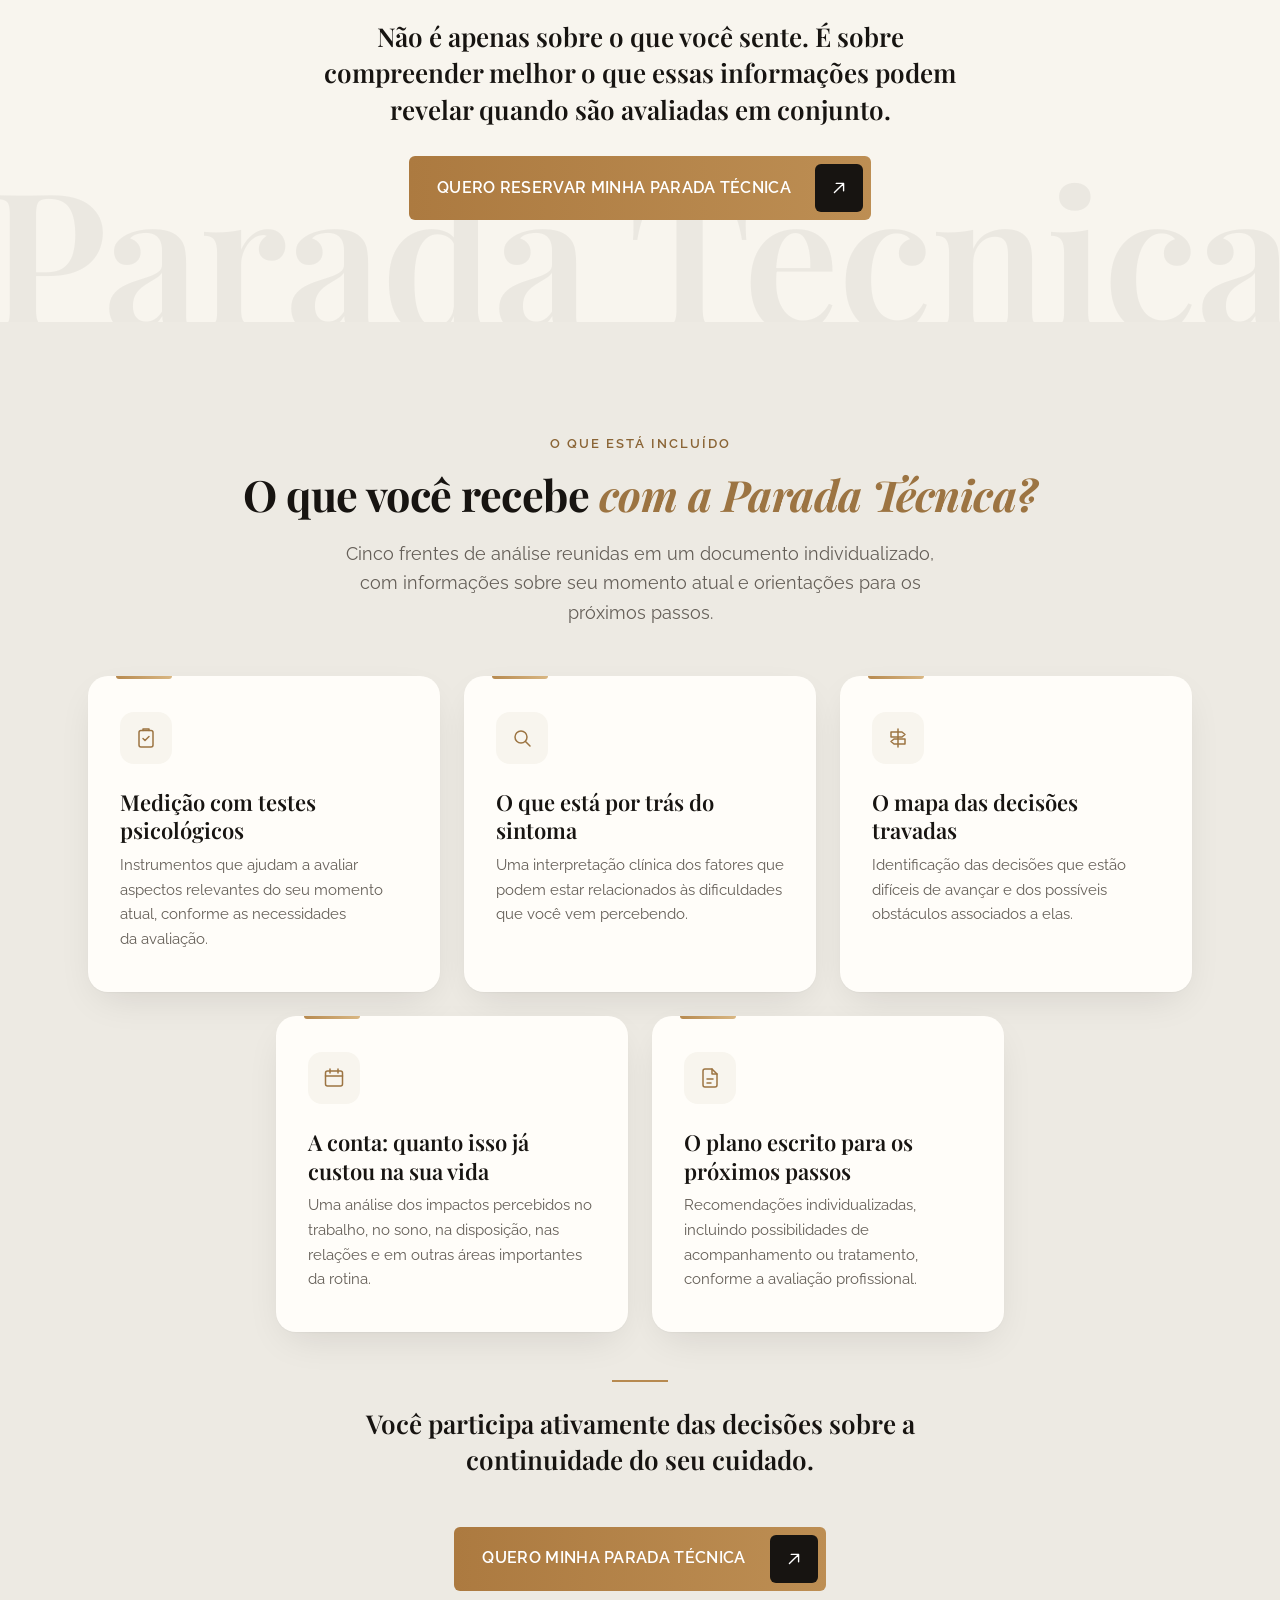
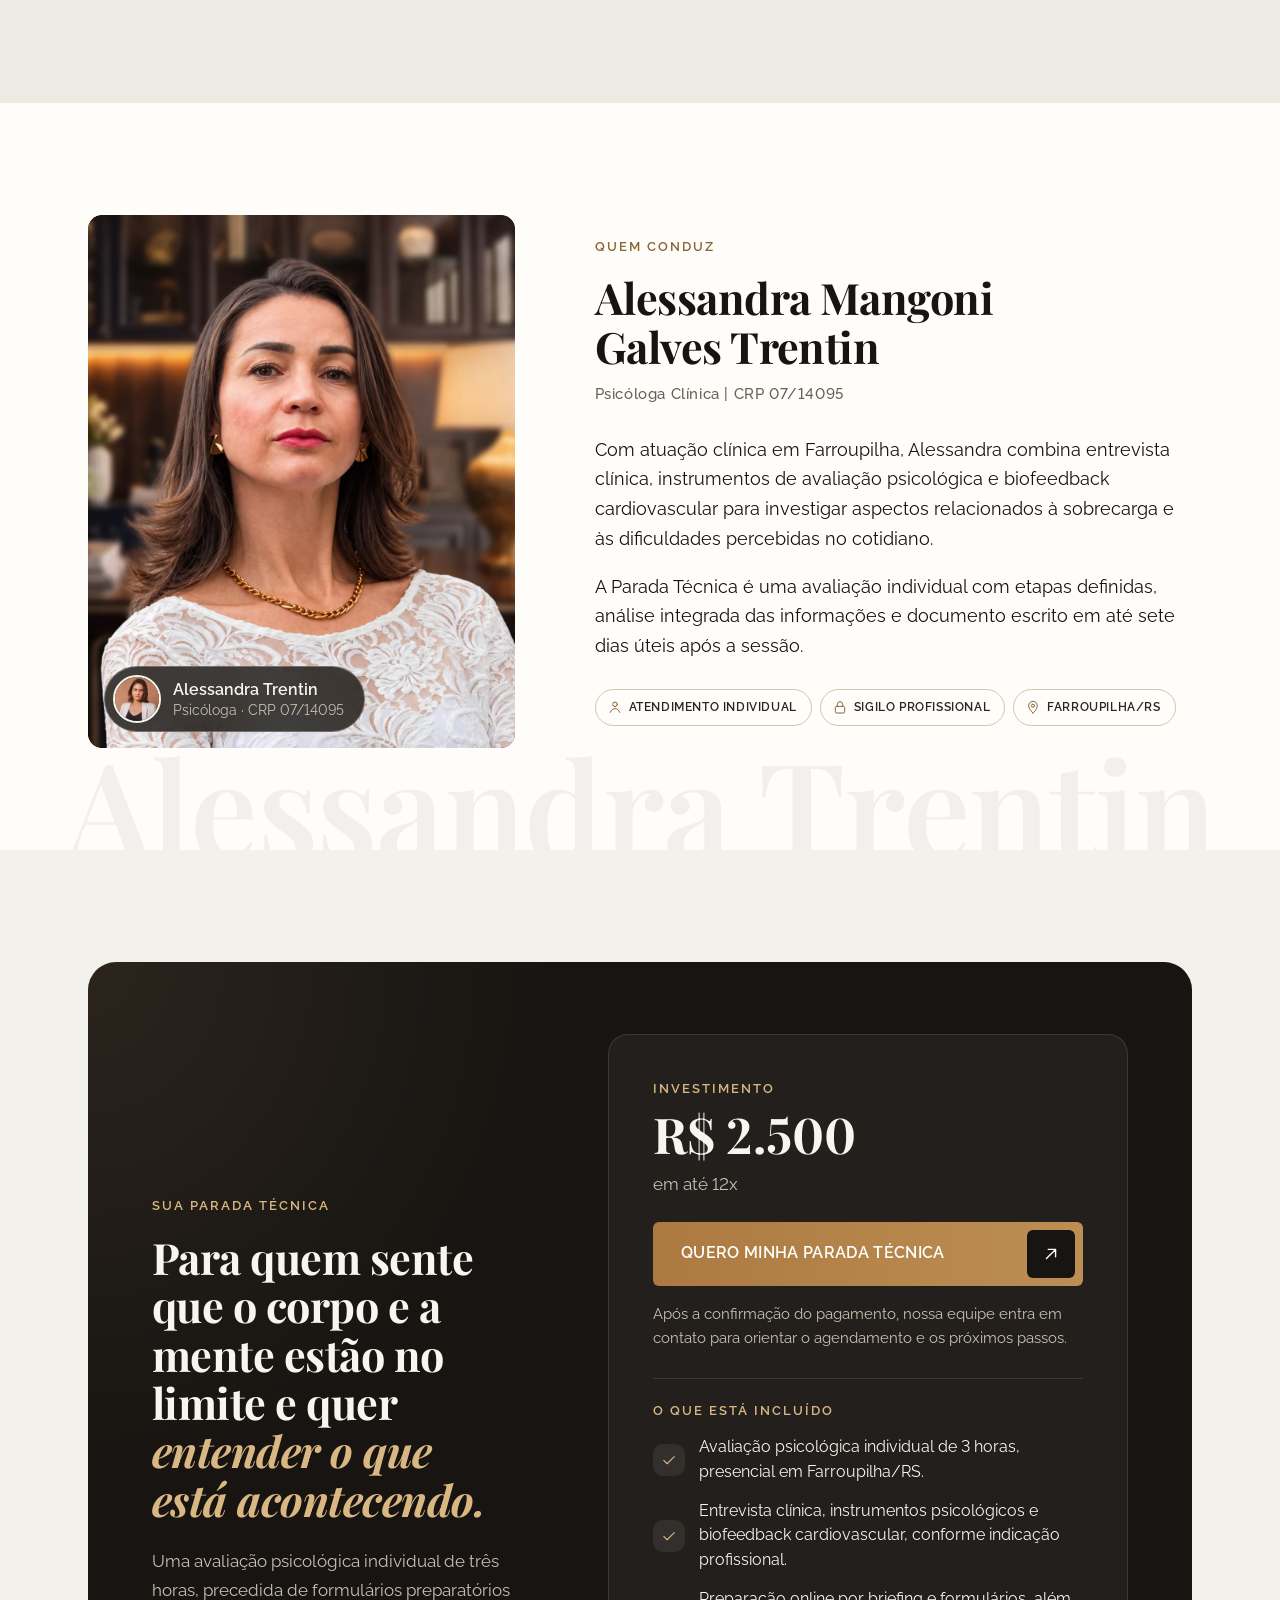
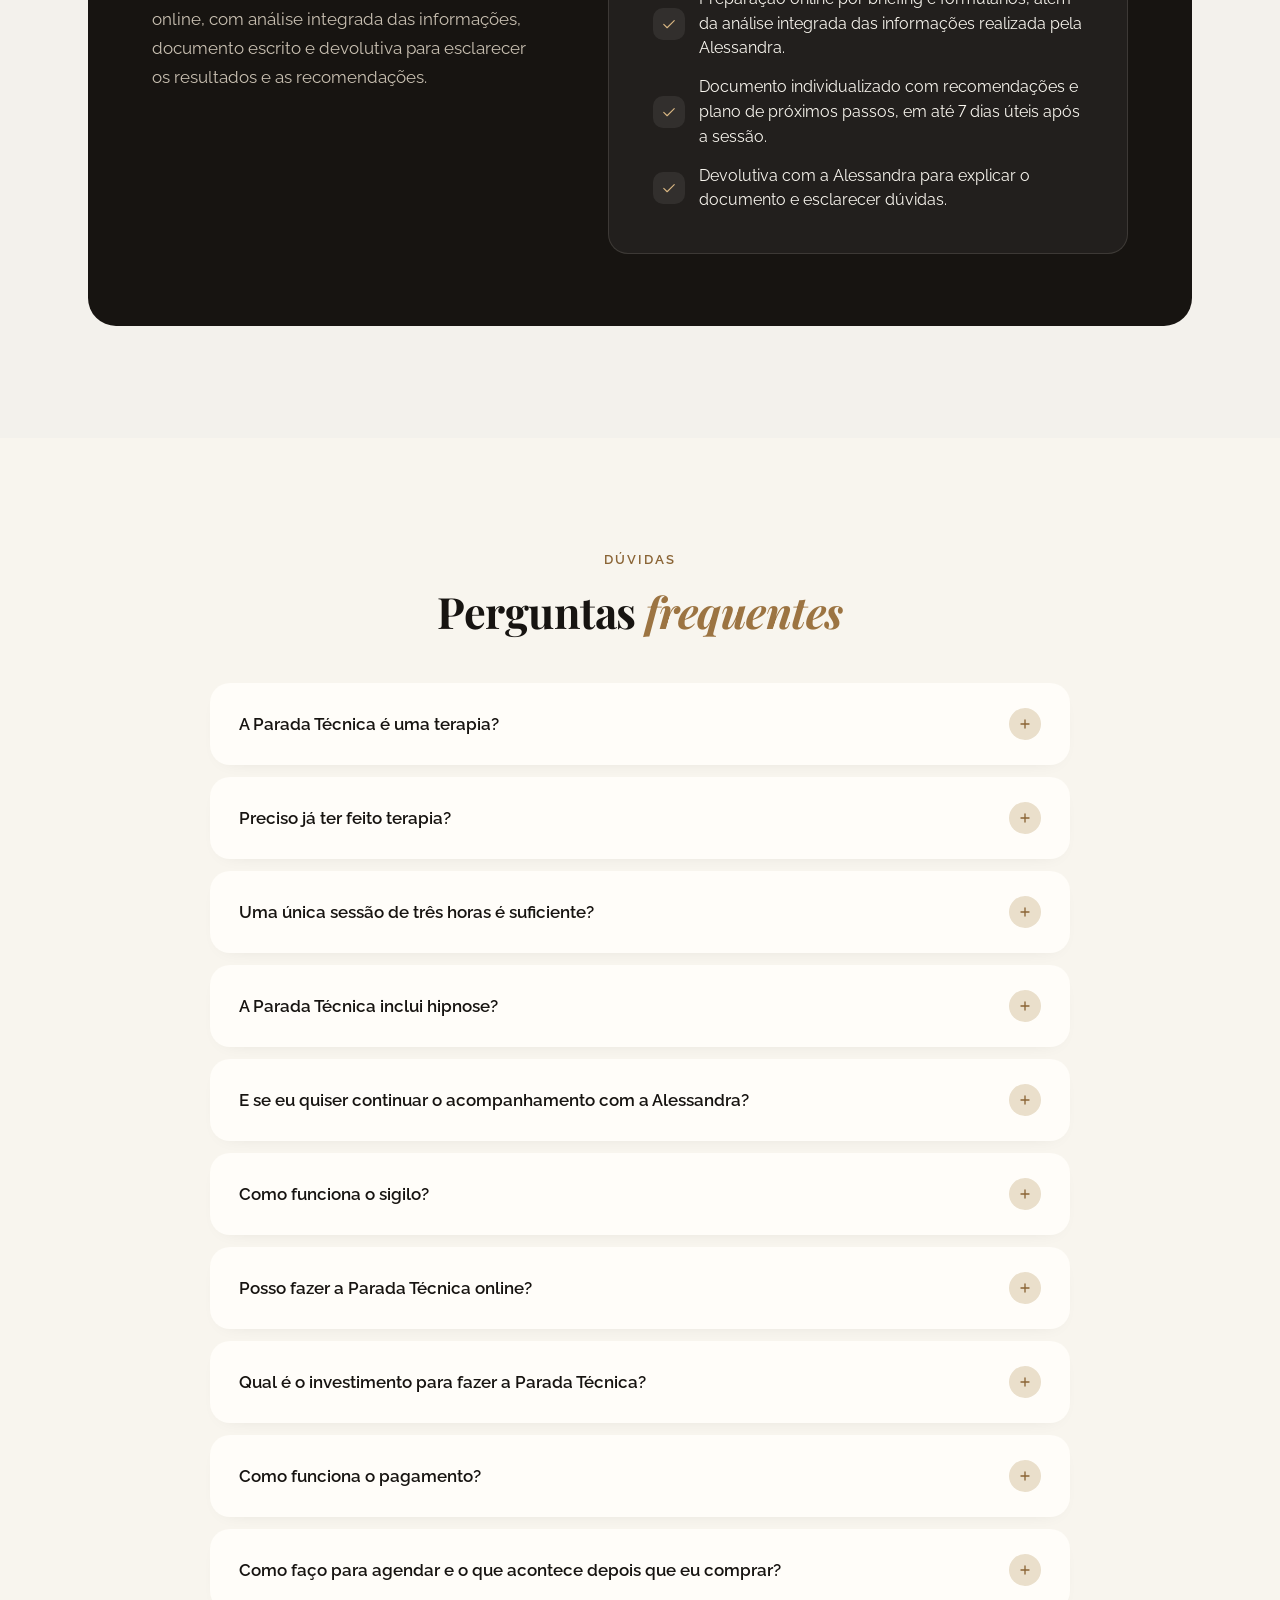
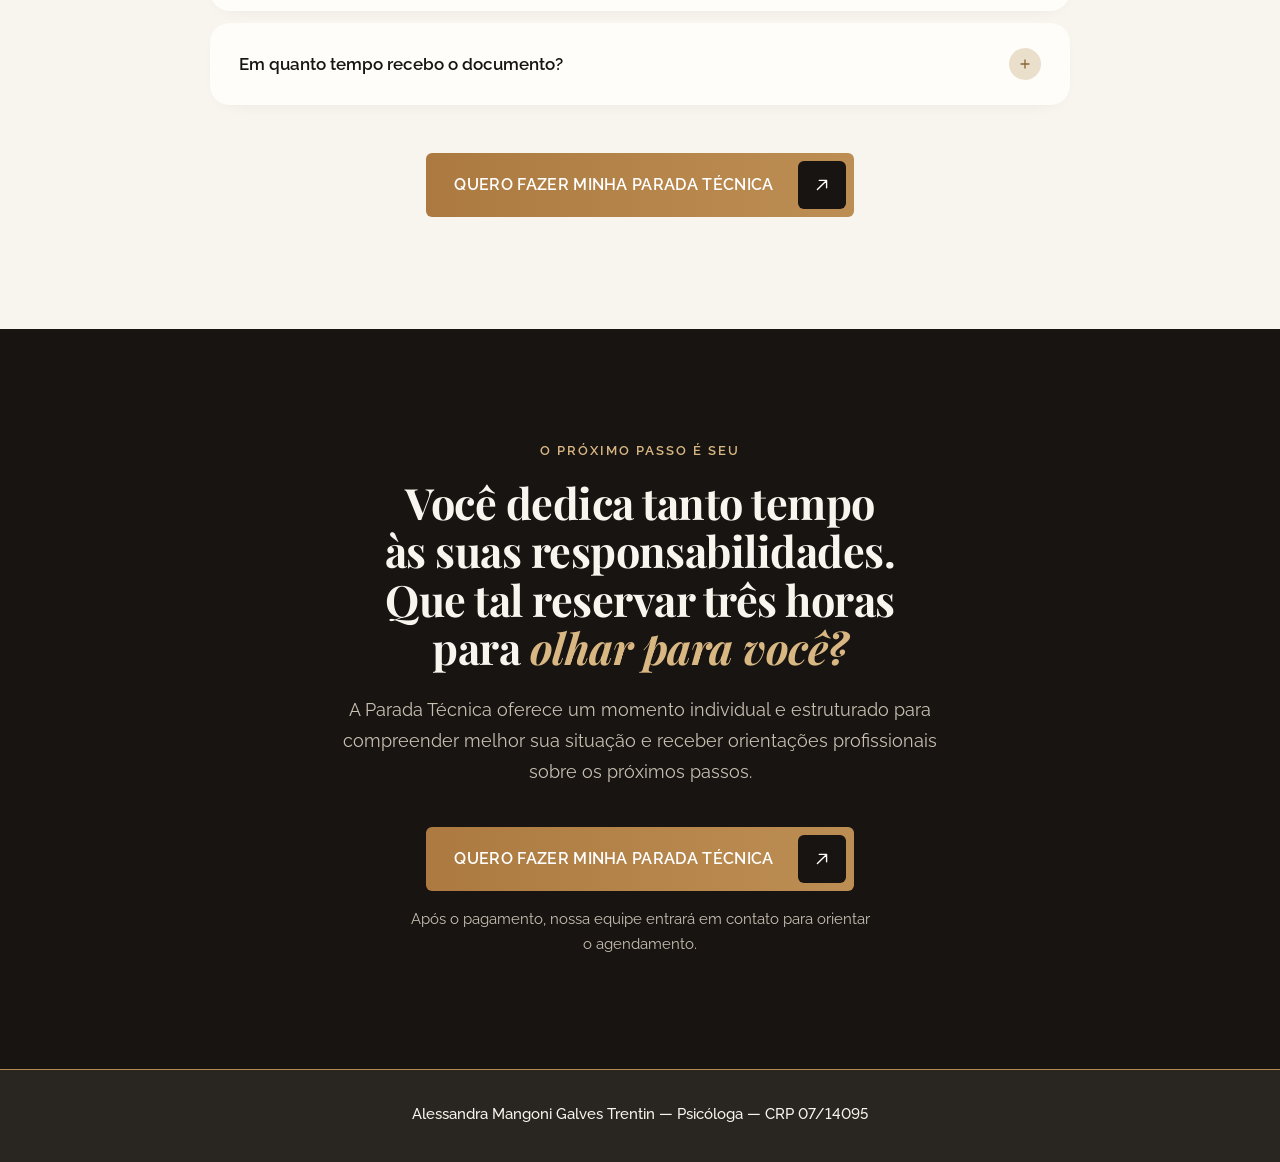
==== commit af1068cb: "Versão B: O que está incluído com o fundo na cor visível da marca d'água (#EDEAE3) Co-Authored-By: C" ====
--- a/apresentacao/index.html
+++ b/apresentacao/index.html
@@ -9,7 +9,7 @@
 <link rel="preconnect" href="https://fonts.googleapis.com">
 <link rel="preconnect" href="https://fonts.gstatic.com" crossorigin>
 <link rel="stylesheet" href="https://fonts.googleapis.com/css2?family=Playfair+Display:ital,wght@0,600;0,700;1,600;1,700&family=Raleway:wght@400;500;600;700&display=swap">
-<link rel="stylesheet" href="../assets/styles.css?v=7fd279bf">
+<link rel="stylesheet" href="../assets/styles.css?v=84212fe4">
 <link rel="stylesheet" href="../assets/motion.css?v=0e9d5f01">
 </head>
 <body class="version-b">
--- a/assets/styles.css
+++ b/assets/styles.css
@@ -501,7 +501,7 @@
 }
 
 /* ---------- 05 Entregáveis ---------- */
-.version-b [data-section="05-entregaveis"] { background: #F1EFE9; }
+.version-b [data-section="05-entregaveis"] { background: #EDEAE3; } /* mesma cor visível do "Parada Técnica" ao fundo da seção anterior */
 .deliv__head { text-align: center; margin: 0 auto 48px; max-width: 1040px; }
 .deliv__head h2 { margin-bottom: 16px; }
 .deliv__head .lead { margin-inline: auto; max-width: 58ch; color: var(--text-2); }
